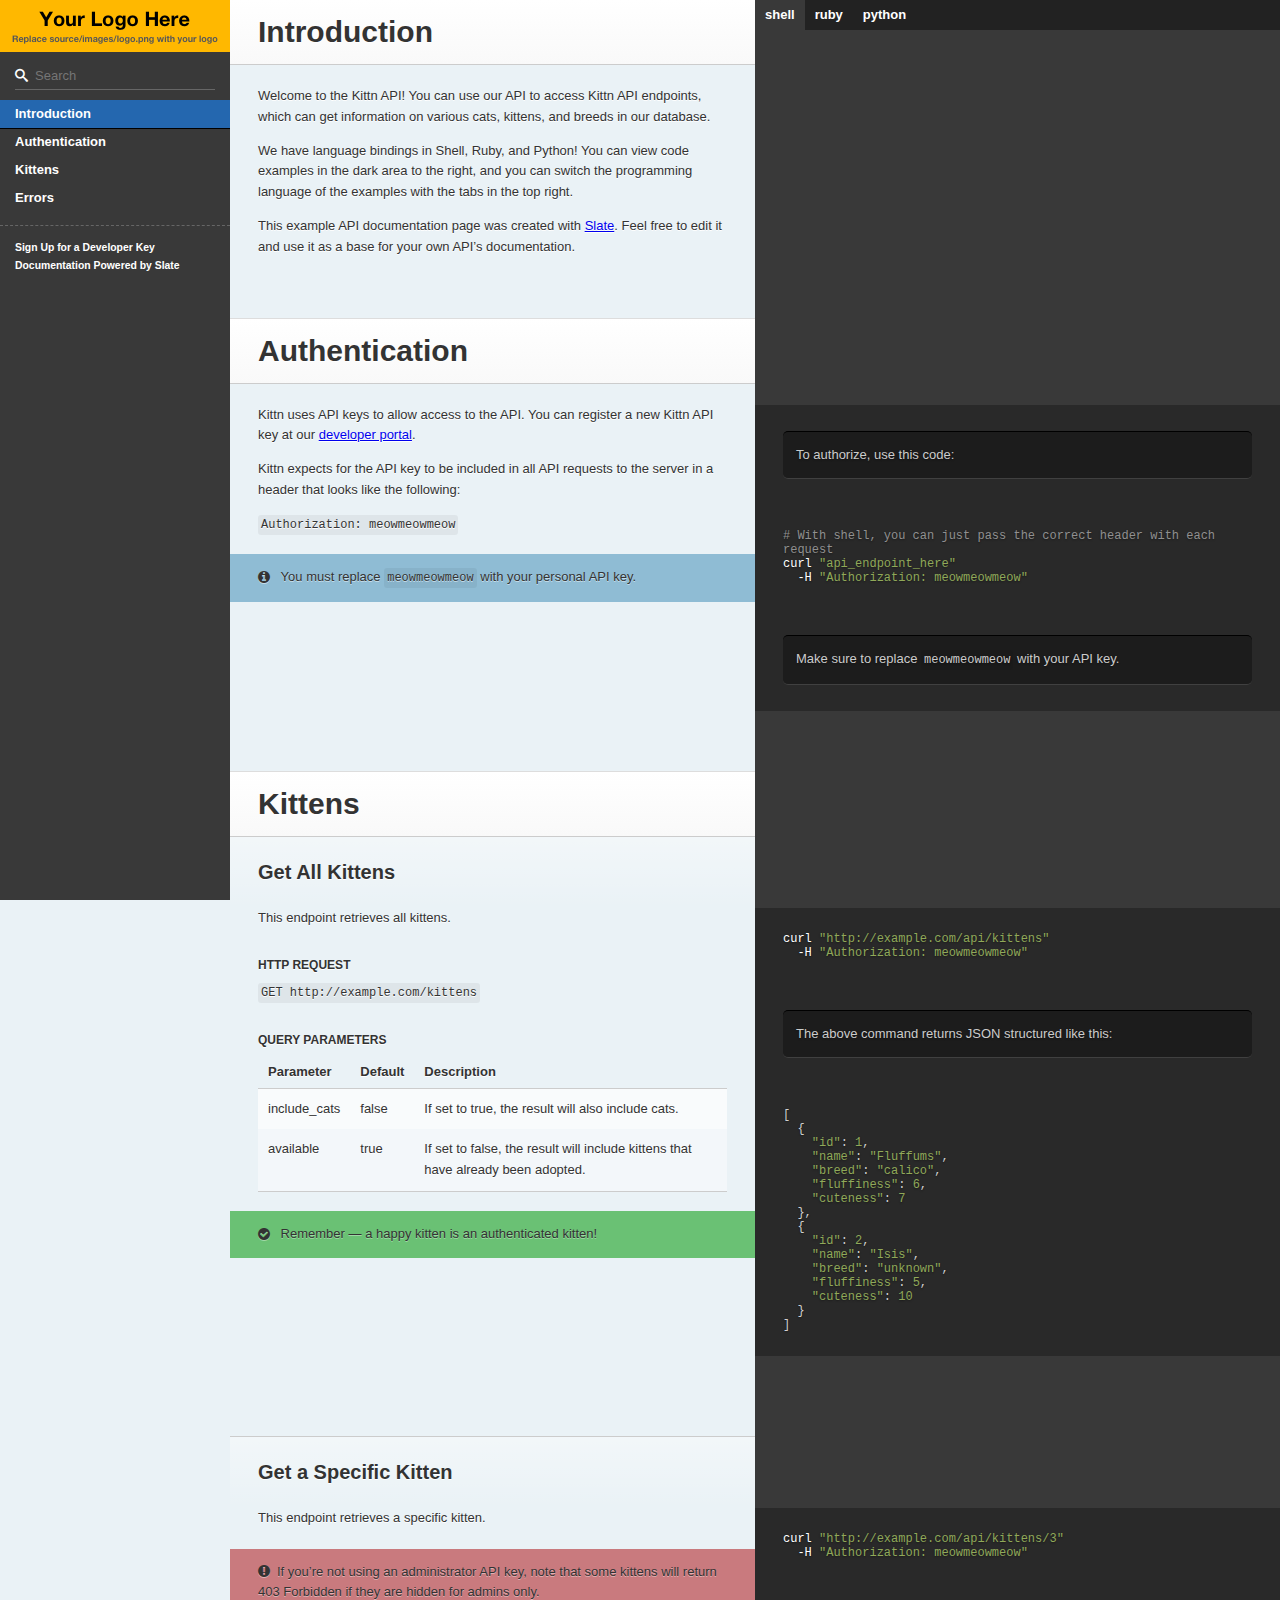
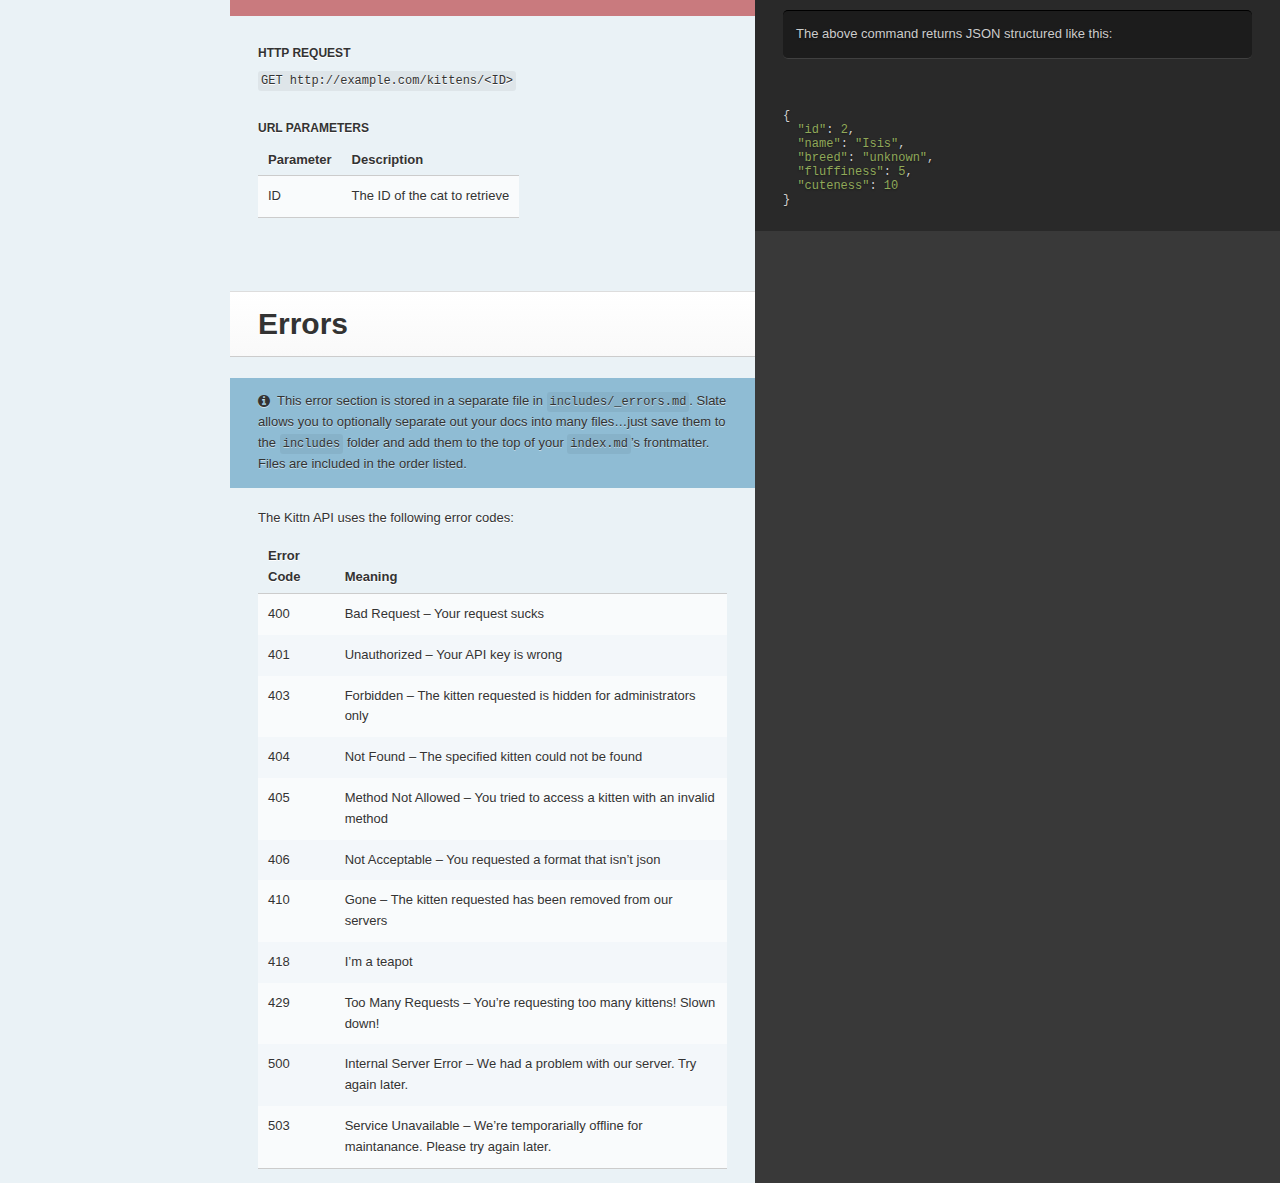
==== index.html @ fb67ee05 "Merge branch 'gh-pages' of https://github.com/ScottieR/slate into gh-pages" ====
<!doctype html>
<html>
  <head>
    <meta charset="utf-8">
    <meta content="IE=edge,chrome=1" http-equiv="X-UA-Compatible">
    <meta name="viewport" content="width=device-width, initial-scale=1, maximum-scale=1">
    <title>API Reference</title>

    <link href="stylesheets/screen.css" rel="stylesheet" type="text/css" media="screen" />
    <link href="stylesheets/print.css" rel="stylesheet" type="text/css" media="print" />
    <script src="https://ajax.googleapis.com/ajax/libs/jquery/1.11.0/jquery.min.js"></script>
      <script src="javascripts/all.js" type="text/javascript"></script>

      <script>
        $(function() {
          setupLanguages(["shell","ruby","python"]);
        });
      </script>
  </head>

  <body class="index">
    <a href="#" id="nav-button">
      <span>
        NAV
        <img src="images/navbar.png" />
      </span>
    </a>
    <div class="tocify-wrapper">
      <img src="images/logo.png" />
        <div class="lang-selector">
              <a href="#" data-language-name="shell">shell</a>
              <a href="#" data-language-name="ruby">ruby</a>
              <a href="#" data-language-name="python">python</a>
        </div>
        <div class="search">
          <input type="text" class="search" id="input-search" placeholder="Search">
        </div>
        <ul class="search-results"></ul>
      <div id="toc">
      </div>
        <ul class="toc-footer">
            <li><a href='#'>Sign Up for a Developer Key</a></li>
            <li><a href='http://github.com/tripit/slate'>Documentation Powered by Slate</a></li>
        </ul>
    </div>
    <div class="page-wrapper">
      <div class="dark-box"></div>
      <div class="content">
        <h1 id='introduction'>Introduction</h1>
<p>Welcome to the Kittn API! You can use our API to access Kittn API endpoints, which can get information on various cats, kittens, and breeds in our database.</p>

<p>We have language bindings in Shell, Ruby, and Python! You can view code examples in the dark area to the right, and you can switch the programming language of the examples with the tabs in the top right.</p>

<p>This example API documentation page was created with <a href="http://github.com/tripit/slate">Slate</a>. Feel free to edit it and use it as a base for your own API&rsquo;s documentation.</p>
<h1 id='authentication'>Authentication</h1>
<blockquote>
<p>To authorize, use this code:</p>
</blockquote>
<pre class="highlight ruby"><span class="nb">require</span> <span class="s1">'kittn'</span>

<span class="n">api</span> <span class="o">=</span> <span class="no">Kittn</span><span class="o">::</span><span class="no">APIClient</span><span class="p">.</span><span class="nf">authorize!</span><span class="p">(</span><span class="s1">'meowmeowmeow'</span><span class="p">)</span>
</pre>
<pre class="highlight python"><span class="kn">import</span> <span class="s">'kittn'</span>

<span class="n">api</span> <span class="o">=</span> <span class="n">Kittn</span><span class="o">.</span><span class="n">authorize</span><span class="p">(</span><span class="s">'meowmeowmeow'</span><span class="p">)</span>
</pre>
<pre class="highlight shell"><span class="c"># With shell, you can just pass the correct header with each request</span>
curl <span class="s2">"api_endpoint_here"</span>
  -H <span class="s2">"Authorization: meowmeowmeow"</span>
</pre>

<blockquote>
<p>Make sure to replace <code class="prettyprint">meowmeowmeow</code> with your API key.</p>
</blockquote>

<p>Kittn uses API keys to allow access to the API. You can register a new Kittn API key at our <a href="http://example.com/developers">developer portal</a>.</p>

<p>Kittn expects for the API key to be included in all API requests to the server in a header that looks like the following:</p>

<p><code class="prettyprint">Authorization: meowmeowmeow</code></p>

<p><aside class="notice">
You must replace <code class="prettyprint">meowmeowmeow</code> with your personal API key.
</aside></p>
<h1 id='kittens'>Kittens</h1><h2 id='get-all-kittens'>Get All Kittens</h1><pre class="highlight ruby"><span class="nb">require</span> <span class="s1">'kittn'</span>

<span class="n">api</span> <span class="o">=</span> <span class="no">Kittn</span><span class="o">::</span><span class="no">APIClient</span><span class="p">.</span><span class="nf">authorize!</span><span class="p">(</span><span class="s1">'meowmeowmeow'</span><span class="p">)</span>
<span class="n">api</span><span class="p">.</span><span class="nf">kittens</span><span class="p">.</span><span class="nf">get</span>
</pre>
<pre class="highlight python"><span class="kn">import</span> <span class="s">'kittn'</span>

<span class="n">api</span> <span class="o">=</span> <span class="n">Kittn</span><span class="o">.</span><span class="n">authorize</span><span class="p">(</span><span class="s">'meowmeowmeow'</span><span class="p">)</span>
<span class="n">api</span><span class="o">.</span><span class="n">kittens</span><span class="o">.</span><span class="n">get</span><span class="p">()</span>
</pre>
<pre class="highlight shell">curl <span class="s2">"http://example.com/api/kittens"</span>
  -H <span class="s2">"Authorization: meowmeowmeow"</span>
</pre>

<blockquote>
<p>The above command returns JSON structured like this:</p>
</blockquote>
<pre class="highlight json"><span class="p">[</span><span class="w">
  </span><span class="p">{</span><span class="w">
    </span><span class="s2">"id"</span><span class="p">:</span><span class="w"> </span><span class="mi">1</span><span class="p">,</span><span class="w">
    </span><span class="s2">"name"</span><span class="p">:</span><span class="w"> </span><span class="s2">"Fluffums"</span><span class="p">,</span><span class="w">
    </span><span class="s2">"breed"</span><span class="p">:</span><span class="w"> </span><span class="s2">"calico"</span><span class="p">,</span><span class="w">
    </span><span class="s2">"fluffiness"</span><span class="p">:</span><span class="w"> </span><span class="mi">6</span><span class="p">,</span><span class="w">
    </span><span class="s2">"cuteness"</span><span class="p">:</span><span class="w"> </span><span class="mi">7</span><span class="w">
  </span><span class="p">},</span><span class="w">
  </span><span class="p">{</span><span class="w">
    </span><span class="s2">"id"</span><span class="p">:</span><span class="w"> </span><span class="mi">2</span><span class="p">,</span><span class="w">
    </span><span class="s2">"name"</span><span class="p">:</span><span class="w"> </span><span class="s2">"Isis"</span><span class="p">,</span><span class="w">
    </span><span class="s2">"breed"</span><span class="p">:</span><span class="w"> </span><span class="s2">"unknown"</span><span class="p">,</span><span class="w">
    </span><span class="s2">"fluffiness"</span><span class="p">:</span><span class="w"> </span><span class="mi">5</span><span class="p">,</span><span class="w">
    </span><span class="s2">"cuteness"</span><span class="p">:</span><span class="w"> </span><span class="mi">10</span><span class="w">
  </span><span class="p">}</span><span class="w">
</span><span class="p">]</span><span class="w">
</span></pre>

<p>This endpoint retrieves all kittens.</p>
<h3 id='http-request'>HTTP Request</h1>
<p><code class="prettyprint">GET http://example.com/kittens</code></p>
<h3 id='query-parameters'>Query Parameters</h1>
<table><thead>
<tr>
<th>Parameter</th>
<th>Default</th>
<th>Description</th>
</tr>
</thead><tbody>
<tr>
<td>include_cats</td>
<td>false</td>
<td>If set to true, the result will also include cats.</td>
</tr>
<tr>
<td>available</td>
<td>true</td>
<td>If set to false, the result will include kittens that have already been adopted.</td>
</tr>
</tbody></table>

<p><aside class="success">
Remember — a happy kitten is an authenticated kitten!
</aside></p>
<h2 id='get-a-specific-kitten'>Get a Specific Kitten</h1><pre class="highlight ruby"><span class="nb">require</span> <span class="s1">'kittn'</span>

<span class="n">api</span> <span class="o">=</span> <span class="no">Kittn</span><span class="o">::</span><span class="no">APIClient</span><span class="p">.</span><span class="nf">authorize!</span><span class="p">(</span><span class="s1">'meowmeowmeow'</span><span class="p">)</span>
<span class="n">api</span><span class="p">.</span><span class="nf">kittens</span><span class="p">.</span><span class="nf">get</span><span class="p">(</span><span class="mi">2</span><span class="p">)</span>
</pre>
<pre class="highlight python"><span class="kn">import</span> <span class="s">'kittn'</span>

<span class="n">api</span> <span class="o">=</span> <span class="n">Kittn</span><span class="o">.</span><span class="n">authorize</span><span class="p">(</span><span class="s">'meowmeowmeow'</span><span class="p">)</span>
<span class="n">api</span><span class="o">.</span><span class="n">kittens</span><span class="o">.</span><span class="n">get</span><span class="p">(</span><span class="mi">2</span><span class="p">)</span>
</pre>
<pre class="highlight shell">curl <span class="s2">"http://example.com/api/kittens/3"</span>
  -H <span class="s2">"Authorization: meowmeowmeow"</span>
</pre>

<blockquote>
<p>The above command returns JSON structured like this:</p>
</blockquote>
<pre class="highlight json"><span class="p">{</span><span class="w">
  </span><span class="s2">"id"</span><span class="p">:</span><span class="w"> </span><span class="mi">2</span><span class="p">,</span><span class="w">
  </span><span class="s2">"name"</span><span class="p">:</span><span class="w"> </span><span class="s2">"Isis"</span><span class="p">,</span><span class="w">
  </span><span class="s2">"breed"</span><span class="p">:</span><span class="w"> </span><span class="s2">"unknown"</span><span class="p">,</span><span class="w">
  </span><span class="s2">"fluffiness"</span><span class="p">:</span><span class="w"> </span><span class="mi">5</span><span class="p">,</span><span class="w">
  </span><span class="s2">"cuteness"</span><span class="p">:</span><span class="w"> </span><span class="mi">10</span><span class="w">
</span><span class="p">}</span><span class="w">
</span></pre>

<p>This endpoint retrieves a specific kitten.</p>

<p><aside class="warning">If you&rsquo;re not using an administrator API key, note that some kittens will return 403 Forbidden if they are hidden for admins only.</aside></p>
<h3 id='http-request'>HTTP Request</h1>
<p><code class="prettyprint">GET http://example.com/kittens/&lt;ID&gt;</code></p>
<h3 id='url-parameters'>URL Parameters</h1>
<table><thead>
<tr>
<th>Parameter</th>
<th>Description</th>
</tr>
</thead><tbody>
<tr>
<td>ID</td>
<td>The ID of the cat to retrieve</td>
</tr>
</tbody></table>

          <h1 id='errors'>Errors</h1>
<p><aside class="notice">This error section is stored in a separate file in <code class="prettyprint">includes/_errors.md</code>. Slate allows you to optionally separate out your docs into many files&hellip;just save them to the <code class="prettyprint">includes</code> folder and add them to the top of your <code class="prettyprint">index.md</code>&rsquo;s frontmatter. Files are included in the order listed.</aside></p>

<p>The Kittn API uses the following error codes:</p>

<table><thead>
<tr>
<th>Error Code</th>
<th>Meaning</th>
</tr>
</thead><tbody>
<tr>
<td>400</td>
<td>Bad Request &ndash; Your request sucks</td>
</tr>
<tr>
<td>401</td>
<td>Unauthorized &ndash; Your API key is wrong</td>
</tr>
<tr>
<td>403</td>
<td>Forbidden &ndash; The kitten requested is hidden for administrators only</td>
</tr>
<tr>
<td>404</td>
<td>Not Found &ndash; The specified kitten could not be found</td>
</tr>
<tr>
<td>405</td>
<td>Method Not Allowed &ndash; You tried to access a kitten with an invalid method</td>
</tr>
<tr>
<td>406</td>
<td>Not Acceptable &ndash; You requested a format that isn&rsquo;t json</td>
</tr>
<tr>
<td>410</td>
<td>Gone &ndash; The kitten requested has been removed from our servers</td>
</tr>
<tr>
<td>418</td>
<td>I&rsquo;m a teapot</td>
</tr>
<tr>
<td>429</td>
<td>Too Many Requests &ndash; You&rsquo;re requesting too many kittens! Slown down!</td>
</tr>
<tr>
<td>500</td>
<td>Internal Server Error &ndash; We had a problem with our server. Try again later.</td>
</tr>
<tr>
<td>503</td>
<td>Service Unavailable &ndash; We&rsquo;re temporarially offline for maintanance. Please try again later.</td>
</tr>
</tbody></table>

      </div>
      <div class="dark-box">
          <div class="lang-selector">
                <a href="#" data-language-name="shell">shell</a>
                <a href="#" data-language-name="ruby">ruby</a>
                <a href="#" data-language-name="python">python</a>
          </div>
      </div>
    </div>
  </body>
</html>
---- stylesheets/screen.css ----
/*! normalize.css v2.0.1 | MIT License | git.io/normalize */article,aside,details,figcaption,figure,footer,header,hgroup,nav,section,summary{display:block}audio,canvas,video{display:inline-block}audio:not([controls]){display:none;height:0}[hidden]{display:none}html{font-family:sans-serif;-webkit-text-size-adjust:100%;-ms-text-size-adjust:100%}body{margin:0}a:focus{outline:thin dotted}a:active,a:hover{outline:0}h1{font-size:2em}abbr[title]{border-bottom:1px dotted}b,strong{font-weight:bold}dfn{font-style:italic}mark{background:#ff0;color:#000}code,kbd,pre,samp{font-family:monospace, serif;font-size:1em}pre{white-space:pre;white-space:pre-wrap;word-wrap:break-word}q{quotes:"\201C" "\201D" "\2018" "\2019"}small{font-size:80%}sub,sup{font-size:75%;line-height:0;position:relative;vertical-align:baseline}sup{top:-0.5em}sub{bottom:-0.25em}img{border:0}svg:not(:root){overflow:hidden}figure{margin:0}fieldset{border:1px solid #c0c0c0;margin:0 2px;padding:0.35em 0.625em 0.75em}legend{border:0;padding:0}button,input,select,textarea{font-family:inherit;font-size:100%;margin:0}button,input{line-height:normal}button,html input[type="button"],input[type="reset"],input[type="submit"]{-webkit-appearance:button;cursor:pointer}button[disabled],input[disabled]{cursor:default}input[type="checkbox"],input[type="radio"]{box-sizing:border-box;padding:0}input[type="search"]{-webkit-appearance:textfield;-moz-box-sizing:content-box;-webkit-box-sizing:content-box;box-sizing:content-box}input[type="search"]::-webkit-search-cancel-button,input[type="search"]::-webkit-search-decoration{-webkit-appearance:none}button::-moz-focus-inner,input::-moz-focus-inner{border:0;padding:0}textarea{overflow:auto;vertical-align:top}table{border-collapse:collapse;border-spacing:0}.content h1,.content h2,.content h3,.content h4,.content h5,.content h6,html,body{font-family:"Helvetica Neue", Helvetica, Arial, sans-serif;font-size:13px}.content h1,.content h2,.content h3,.content h4,.content h5,.content h6{font-weight:bold}.content code,.content pre{font-family:Monaco, "Courier New", monospace;font-size:12px}.content code{-ms-word-break:break-all;word-break:break-all;word-break:break-word;-webkit-hyphens:auto;-moz-hyphens:auto;hyphens:auto}.highlight table td{padding:5px}.highlight table pre{margin:0}.highlight,.highlight .w{color:#f8f8f2;background-color:#272822}.highlight .err{color:#151515;background-color:#ac4142}.highlight .c,.highlight .cd,.highlight .cm,.highlight .c1,.highlight .cs{color:#505050}.highlight .cp{color:#f4bf75}.highlight .nt{color:#f4bf75}.highlight .o,.highlight .ow{color:#d0d0d0}.highlight .p,.highlight .pi{color:#d0d0d0}.highlight .gi{color:#90a959}.highlight .gd{color:#ac4142}.highlight .gh{color:#6a9fb5;background-color:#151515;font-weight:bold}.highlight .k,.highlight .kn,.highlight .kp,.highlight .kr,.highlight .kv{color:#aa759f}.highlight .kc{color:#d28445}.highlight .kt{color:#d28445}.highlight .kd{color:#d28445}.highlight .s,.highlight .sb,.highlight .sc,.highlight .sd,.highlight .s2,.highlight .sh,.highlight .sx,.highlight .s1{color:#90a959}.highlight .sr{color:#75b5aa}.highlight .si{color:#8f5536}.highlight .se{color:#8f5536}.highlight .nn{color:#f4bf75}.highlight .nc{color:#f4bf75}.highlight .no{color:#f4bf75}.highlight .na{color:#6a9fb5}.highlight .m,.highlight .mf,.highlight .mh,.highlight .mi,.highlight .il,.highlight .mo,.highlight .mb,.highlight .mx{color:#90a959}.highlight .ss{color:#90a959}.highlight .c,.highlight .cm,.highlight .c1,.highlight .cs{color:#909090}.highlight,.highlight .w{background-color:#292929}@font-face{font-family:'icomoon';src:url("../fonts/icomoon.eot");src:url("../fonts/icomoon.eot?#iefix") format("embedded-opentype"),url("../fonts/icomoon.ttf") format("truetype"),url("../fonts/icomoon.woff") format("woff"),url("../fonts/icomoon.svg#icomoon") format("svg");font-weight:normal;font-style:normal}.content aside.warning:before,.content aside.notice:before,.content aside.success:before,.tocify-wrapper>.search:before{font-family:'icomoon';speak:none;font-style:normal;font-weight:normal;font-variant:normal;text-transform:none;line-height:1}.content aside.warning:before{content:"\e600"}.content aside.notice:before{content:"\e602"}.content aside.success:before{content:"\e606"}.tocify-wrapper>.search:before{content:"\e607"}html,body{color:#333333;padding:0;margin:0;-webkit-font-smoothing:antialiased;-moz-osx-font-smoothing:grayscale;background-color:#eaf2f6;height:100%;-webkit-text-size-adjust:none}#toc>ul>li>a>span{float:right;background-color:#2484FF;border-radius:40px;width:20px}.tocify-wrapper{-webkit-transition:left ease-in-out;-webkit-transition-delay:0.3s;-moz-transition:left ease-in-out 0.3s;-o-transition:left ease-in-out 0.3s;transition:left ease-in-out 0.3s;overflow-y:auto;overflow-x:hidden;position:fixed;z-index:30;top:0;left:0;bottom:0;width:230px;background-color:#393939;font-size:13px;font-weight:bold}.tocify-wrapper .lang-selector{display:none}.tocify-wrapper .lang-selector a{padding-top:0.5em;padding-bottom:0.5em}.tocify-wrapper>img{display:block}.tocify-wrapper>.search{position:relative}.tocify-wrapper>.search input{background:#393939;border-width:0 0 1px 0;border-color:#666666;padding:6px 0 6px 20px;-webkit-box-sizing:border-box;-moz-box-sizing:border-box;box-sizing:border-box;margin:10px 15px;width:200px;outline:none;color:white;border-radius:0}.tocify-wrapper>.search:before{position:absolute;top:17px;left:15px;color:white}.tocify-wrapper img+.tocify{margin-top:20px}.tocify-wrapper .search-results{margin-top:0;-webkit-box-sizing:border-box;-moz-box-sizing:border-box;box-sizing:border-box;height:0;overflow-y:auto;overflow-x:hidden;-webkit-transition-property:height, margin;-moz-transition-property:height, margin;-o-transition-property:height, margin;transition-property:height margin;-webkit-transition-duration:180ms;-moz-transition-duration:180ms;-o-transition-duration:180ms;transition-duration:180ms;-webkit-transition-timing-function:ease-in-out;-moz-transition-timing-function:ease-in-out;-o-transition-timing-function:ease-in-out;transition-timing-function:ease-in-out;background:-webkit-gradient(linear, 50% 0%, 50% 8, color-stop(0%, rgba(0,0,0,0.2)), color-stop(100%, rgba(0,0,0,0))),-webkit-gradient(linear, 50% 100%, 50% 0%, color-stop(0%, rgba(0,0,0,0.2)), color-stop(100%, rgba(0,0,0,0))),-webkit-gradient(linear, 50% 0%, 50% 1.5, color-stop(0%, #000), color-stop(100%, rgba(0,0,0,0))),-webkit-gradient(linear, 50% 100%, 50% 0%, color-stop(0%, #939393), color-stop(100%, rgba(147,147,147,0))),#262626;background:-webkit-linear-gradient(top, rgba(0,0,0,0.2), rgba(0,0,0,0) 8px),-webkit-linear-gradient(bottom, rgba(0,0,0,0.2), rgba(0,0,0,0) 8px),-webkit-linear-gradient(top, #000, rgba(0,0,0,0) 1.5px),-webkit-linear-gradient(bottom, #939393, rgba(147,147,147,0) 1.5px),#262626;background:-moz-linear-gradient(top, rgba(0,0,0,0.2), rgba(0,0,0,0) 8px),-moz-linear-gradient(bottom, rgba(0,0,0,0.2), rgba(0,0,0,0) 8px),-moz-linear-gradient(top, #000, rgba(0,0,0,0) 1.5px),-moz-linear-gradient(bottom, #939393, rgba(147,147,147,0) 1.5px),#262626;background:-o-linear-gradient(top, rgba(0,0,0,0.2), rgba(0,0,0,0) 8px),-o-linear-gradient(bottom, rgba(0,0,0,0.2), rgba(0,0,0,0) 8px),-o-linear-gradient(top, #000, rgba(0,0,0,0) 1.5px),-o-linear-gradient(bottom, #939393, rgba(147,147,147,0) 1.5px),#262626;background:linear-gradient(top, rgba(0,0,0,0.2),rgba(0,0,0,0) 8px),linear-gradient(bottom, rgba(0,0,0,0.2),rgba(0,0,0,0) 8px),linear-gradient(top, #000000,rgba(0,0,0,0) 1.5px),linear-gradient(bottom, #939393,rgba(147,147,147,0) 1.5px),#262626}.tocify-wrapper .search-results.visible{height:30%;margin-bottom:1em}.tocify-wrapper .search-results li{margin:1em 15px;line-height:1}.tocify-wrapper .search-results a{color:white;text-decoration:none}.tocify-wrapper .search-results a:hover{text-decoration:underline}.tocify-wrapper .tocify-item>a,.tocify-wrapper .toc-footer li{padding:0 15px 0 15px;display:block;overflow-x:hidden;white-space:nowrap;text-overflow:ellipsis}.tocify-wrapper ul,.tocify-wrapper li{list-style:none;margin:0;padding:0;line-height:28px}.tocify-wrapper li{color:white;-webkit-transition-property:background;-moz-transition-property:background;-o-transition-property:background;transition-property:background;-webkit-transition-timing-function:linear;-moz-transition-timing-function:linear;-o-transition-timing-function:linear;transition-timing-function:linear;-webkit-transition-duration:230ms;-moz-transition-duration:230ms;-o-transition-duration:230ms;transition-duration:230ms}.tocify-wrapper .tocify-focus{-webkit-box-shadow:0px 1px 0px black;-moz-box-shadow:0px 1px 0px black;box-shadow:0px 1px 0px black;background-color:#2467af;color:white}.tocify-wrapper .tocify-subheader{display:none;background-color:#262626;font-weight:500;background:-webkit-gradient(linear, 50% 0%, 50% 8, color-stop(0%, rgba(0,0,0,0.2)), color-stop(100%, rgba(0,0,0,0))),-webkit-gradient(linear, 50% 100%, 50% 0%, color-stop(0%, rgba(0,0,0,0.2)), color-stop(100%, rgba(0,0,0,0))),-webkit-gradient(linear, 50% 0%, 50% 1.5, color-stop(0%, #000), color-stop(100%, rgba(0,0,0,0))),-webkit-gradient(linear, 50% 100%, 50% 0%, color-stop(0%, #939393), color-stop(100%, rgba(147,147,147,0))),#262626;background:-webkit-linear-gradient(top, rgba(0,0,0,0.2), rgba(0,0,0,0) 8px),-webkit-linear-gradient(bottom, rgba(0,0,0,0.2), rgba(0,0,0,0) 8px),-webkit-linear-gradient(top, #000, rgba(0,0,0,0) 1.5px),-webkit-linear-gradient(bottom, #939393, rgba(147,147,147,0) 1.5px),#262626;background:-moz-linear-gradient(top, rgba(0,0,0,0.2), rgba(0,0,0,0) 8px),-moz-linear-gradient(bottom, rgba(0,0,0,0.2), rgba(0,0,0,0) 8px),-moz-linear-gradient(top, #000, rgba(0,0,0,0) 1.5px),-moz-linear-gradient(bottom, #939393, rgba(147,147,147,0) 1.5px),#262626;background:-o-linear-gradient(top, rgba(0,0,0,0.2), rgba(0,0,0,0) 8px),-o-linear-gradient(bottom, rgba(0,0,0,0.2), rgba(0,0,0,0) 8px),-o-linear-gradient(top, #000, rgba(0,0,0,0) 1.5px),-o-linear-gradient(bottom, #939393, rgba(147,147,147,0) 1.5px),#262626;background:linear-gradient(top, rgba(0,0,0,0.2),rgba(0,0,0,0) 8px),linear-gradient(bottom, rgba(0,0,0,0.2),rgba(0,0,0,0) 8px),linear-gradient(top, #000000,rgba(0,0,0,0) 1.5px),linear-gradient(bottom, #939393,rgba(147,147,147,0) 1.5px),#262626}.tocify-wrapper .tocify-subheader .tocify-item>a{padding-left:25px;font-size:12px}.tocify-wrapper .tocify-subheader>li:last-child{box-shadow:none}.tocify-wrapper .toc-footer{padding:1em 0;margin-top:1em;border-top:1px dashed #666666}.tocify-wrapper .toc-footer li,.tocify-wrapper .toc-footer a{color:white;text-decoration:none}.tocify-wrapper .toc-footer a:hover{text-decoration:underline}.tocify-wrapper .toc-footer li{font-size:0.8em;line-height:1.7;text-decoration:none}#nav-button{padding:0 1.5em 5em 0;display:none;position:fixed;top:0;left:0;z-index:100;color:#000;text-decoration:none;font-weight:bold;opacity:0.7;line-height:16px;-webkit-transition:left ease-in-out;-webkit-transition-delay:0.3s;-moz-transition:left ease-in-out 0.3s;-o-transition:left ease-in-out 0.3s;transition:left ease-in-out 0.3s}#nav-button span{display:block;padding:6px 6px 6px;background-color:rgba(234,242,246,0.7);-webkit-transform-origin:0 0;-moz-transform-origin:0 0;-ms-transform-origin:0 0;-o-transform-origin:0 0;transform-origin:0 0;-webkit-transform:rotate(-90deg) translate(-100%, 0);-moz-transform:rotate(-90deg) translate(-100%, 0);-ms-transform:rotate(-90deg) translate(-100%, 0);-o-transform:rotate(-90deg) translate(-100%, 0);transform:rotate(-90deg) translate(-100%, 0);border-radius:0 0 0 5px}#nav-button img{height:16px;vertical-align:bottom}#nav-button:hover{opacity:1}#nav-button.open{left:230px}.page-wrapper{margin-left:230px;position:relative;z-index:10;background-color:#eaf2f6;min-height:100%;padding-bottom:1px}.page-wrapper .dark-box{width:50%;background-color:#393939;position:absolute;right:0;top:0;bottom:0}.page-wrapper .lang-selector{position:fixed;z-index:50;border-bottom:5px solid #393939}.lang-selector{background-color:#222222;width:100%;font-weight:bold}.lang-selector a{display:block;float:left;color:white;text-decoration:none;padding:0 10px;line-height:30px}.lang-selector a:active{background-color:#111111;color:white}.lang-selector a.active{background-color:#393939;color:white}.lang-selector:after{content:'';clear:both;display:block}.content{position:relative;z-index:30}.content:after{content:'';display:block;clear:both}.content>h1,.content>h2,.content>h3,.content>h4,.content>h5,.content>h6,.content>p,.content>table,.content>ul,.content>ol,.content>aside,.content>dl{margin-right:50%;padding:0 28px;-webkit-box-sizing:border-box;-moz-box-sizing:border-box;box-sizing:border-box;display:block;text-shadow:0px 1px 0px white}.content>ul,.content>ol{padding-left:43px}.content>h1,.content>h2,.content>div{clear:both}.content h1{font-size:30px;padding-top:0.5em;padding-bottom:0.5em;border-bottom:1px solid #ccc;margin-bottom:21px;margin-top:2em;border-top:1px solid #ddd;background-image:-webkit-gradient(linear, 50% 0%, 50% 100%, color-stop(0%, #fff), color-stop(100%, #f9f9f9));background-image:-webkit-linear-gradient(top, #fff, #f9f9f9);background-image:-moz-linear-gradient(top, #fff, #f9f9f9);background-image:-o-linear-gradient(top, #fff, #f9f9f9);background-image:linear-gradient(top, #ffffff,#f9f9f9)}.content h1:first-child,.content div:first-child+h1{border-top-width:0;margin-top:0}.content h2{font-size:20px;margin-top:4em;margin-bottom:0;border-top:1px solid #ccc;padding-top:1.2em;padding-bottom:1.2em;background-image:-webkit-gradient(linear, 50% 0%, 50% 100%, color-stop(0%, rgba(255,255,255,0.4)), color-stop(100%, rgba(255,255,255,0)));background-image:-webkit-linear-gradient(top, rgba(255,255,255,0.4), rgba(255,255,255,0));background-image:-moz-linear-gradient(top, rgba(255,255,255,0.4), rgba(255,255,255,0));background-image:-o-linear-gradient(top, rgba(255,255,255,0.4), rgba(255,255,255,0));background-image:linear-gradient(top, rgba(255,255,255,0.4),rgba(255,255,255,0))}.content h1+h2,.content h1+div+h2{margin-top:-21px;border-top:none}.content h3,.content h4,.content h5,.content h6{font-size:12px;margin-top:2.5em;margin-bottom:0.8em;text-transform:uppercase}.content h4,.content h5,.content h6{font-size:10px}.content hr{margin:2em 0;border-top:2px solid #393939;border-bottom:2px solid #eaf2f6}.content table{margin-bottom:1em;overflow:auto}.content table th,.content table td{text-align:left;vertical-align:top;line-height:1.6}.content table th{padding:5px 10px;border-bottom:1px solid #ccc;vertical-align:bottom}.content table td{padding:10px}.content table tr:last-child{border-bottom:1px solid #ccc}.content table tr:nth-child(odd)>td{background-color:#f9fbfc}.content table tr:nth-child(even)>td{background-color:#f3f7fa}.content dt{font-weight:bold}.content dd{margin-left:15px}.content p,.content li,.content dt,.content dd{line-height:1.6;margin-top:0}.content img{max-width:100%}.content code{background-color:rgba(0,0,0,0.05);padding:3px;border-radius:3px}.content aside{padding-top:1em;padding-bottom:1em;text-shadow:0 1px 0 #c6dde9;margin-top:1.5em;margin-bottom:1.5em;background:#8fbcd4;line-height:1.6}.content aside.warning{background-color:#c97a7e;text-shadow:0 1px 0 #dfb0b3}.content aside.success{background-color:#6ac174;text-shadow:0 1px 0 #a0d7a6}.content aside:before{vertical-align:middle;padding-right:0.5em;font-size:14px}.content .search-highlight{padding:2px;margin:-2px;border-radius:4px;border:1px solid #F7E633;text-shadow:1px 1px 0 #666;background:-webkit-gradient(linear, 100% 100%, 0% 0%, color-stop(0%, #f7e633), color-stop(100%, #f1d32f));background:-webkit-linear-gradient(bottom right, #f7e633 0%, #f1d32f 100%);background:-moz-linear-gradient(bottom right, #f7e633 0%, #f1d32f 100%);background:-o-linear-gradient(bottom right, #f7e633 0%, #f1d32f 100%);background:linear-gradient(bottom right, #f7e633 0%,#f1d32f 100%)}.content pre,.content blockquote{background-color:#292929;color:#fff;padding:2em 28px;margin:0;width:50%;float:right;clear:right;-webkit-box-sizing:border-box;-moz-box-sizing:border-box;box-sizing:border-box;text-shadow:0px 1px 2px rgba(0,0,0,0.4)}.content pre>p,.content blockquote>p{margin:0}.content pre a,.content blockquote a{color:#fff;text-decoration:none;border-bottom:dashed 1px #ccc}.content blockquote>p{background-color:#1c1c1c;border-radius:5px;padding:13px;color:#ccc;border-top:1px solid #000;border-bottom:1px solid #404040}@media (max-width: 930px){.tocify-wrapper{left:-230px}.tocify-wrapper.open{left:0}.page-wrapper{margin-left:0}#nav-button{display:block}.tocify-wrapper .tocify-item>a{padding-top:0.3em;padding-bottom:0.3em}}@media (max-width: 700px){.dark-box{display:none}.content>h1,.content>h2,.content>h3,.content>h4,.content>h5,.content>h6,.content>p,.content>table,.content>ul,.content>ol,.content>aside,.content>dl{margin-right:0}.tocify-wrapper .lang-selector{display:block}.page-wrapper .lang-selector{display:none}.content pre,.content blockquote{width:auto;float:none}.content>pre+h1,.content>blockquote+h1,.content>pre+h2,.content>blockquote+h2,.content>pre+h3,.content>blockquote+h3,.content>pre+h4,.content>blockquote+h4,.content>pre+h5,.content>blockquote+h5,.content>pre+h6,.content>blockquote+h6,.content>pre+p,.content>blockquote+p,.content>pre+table,.content>blockquote+table,.content>pre+ul,.content>blockquote+ul,.content>pre+ol,.content>blockquote+ol,.content>pre+aside,.content>blockquote+aside,.content>pre+dl,.content>blockquote+dl{margin-top:28px}}
---- stylesheets/print.css ----
/*! normalize.css v2.0.1 | MIT License | git.io/normalize */article,aside,details,figcaption,figure,footer,header,hgroup,nav,section,summary{display:block}audio,canvas,video{display:inline-block}audio:not([controls]){display:none;height:0}[hidden]{display:none}html{font-family:sans-serif;-webkit-text-size-adjust:100%;-ms-text-size-adjust:100%}body{margin:0}a:focus{outline:thin dotted}a:active,a:hover{outline:0}h1{font-size:2em}abbr[title]{border-bottom:1px dotted}b,strong{font-weight:bold}dfn{font-style:italic}mark{background:#ff0;color:#000}code,kbd,pre,samp{font-family:monospace, serif;font-size:1em}pre{white-space:pre;white-space:pre-wrap;word-wrap:break-word}q{quotes:"\201C" "\201D" "\2018" "\2019"}small{font-size:80%}sub,sup{font-size:75%;line-height:0;position:relative;vertical-align:baseline}sup{top:-0.5em}sub{bottom:-0.25em}img{border:0}svg:not(:root){overflow:hidden}figure{margin:0}fieldset{border:1px solid #c0c0c0;margin:0 2px;padding:0.35em 0.625em 0.75em}legend{border:0;padding:0}button,input,select,textarea{font-family:inherit;font-size:100%;margin:0}button,input{line-height:normal}button,html input[type="button"],input[type="reset"],input[type="submit"]{-webkit-appearance:button;cursor:pointer}button[disabled],input[disabled]{cursor:default}input[type="checkbox"],input[type="radio"]{box-sizing:border-box;padding:0}input[type="search"]{-webkit-appearance:textfield;-moz-box-sizing:content-box;-webkit-box-sizing:content-box;box-sizing:content-box}input[type="search"]::-webkit-search-cancel-button,input[type="search"]::-webkit-search-decoration{-webkit-appearance:none}button::-moz-focus-inner,input::-moz-focus-inner{border:0;padding:0}textarea{overflow:auto;vertical-align:top}table{border-collapse:collapse;border-spacing:0}.content h1,.content h2,.content h3,.content h4,body{font-family:"Helvetica Neue", Helvetica, Arial, sans-serif;font-size:13px}.content h1,.content h2,.content h3,.content h4{font-weight:bold}.content pre,.content code{font-family:Monaco, "Courier New", monospace;font-size:12px}.content pre,.content code{-ms-word-break:break-all;word-break:break-all;word-break:break-word;-webkit-hyphens:auto;-moz-hyphens:auto;hyphens:auto}@font-face{font-family:'icomoon';src:url("../fonts/icomoon.eot");src:url("../fonts/icomoon.eot?#iefix") format("embedded-opentype"),url("../fonts/icomoon.ttf") format("truetype"),url("../fonts/icomoon.woff") format("woff"),url("../fonts/icomoon.svg#icomoon") format("svg");font-weight:normal;font-style:normal}.content aside.warning:before,.content aside.notice:before,.content aside.success:before{font-family:'icomoon';speak:none;font-style:normal;font-weight:normal;font-variant:normal;text-transform:none;line-height:1}.content aside.warning:before{content:"\e600"}.content aside.notice:before{content:"\e602"}.content aside.success:before{content:"\e606"}.tocify,.toc-footer,.lang-selector,.search,#nav-button{display:none}.tocify-wrapper>img{margin:0 auto;display:block}.content{font-size:12px}.content pre,.content code{border:1px solid #999999;border-radius:5px;font-size:0.8em}.content pre{padding:1.3em}.content code{padding:0.2em}.content table{border:1px solid #999999}.content table tr{border-bottom:1px solid #999999}.content table td,.content table th{padding:0.7em}.content p{line-height:1.5}.content a{text-decoration:none;color:#000}.content h1{font-size:2.5em;padding-top:0.5em;padding-bottom:0.5em;margin-top:1em;margin-bottom:21px;border:2px solid #cccccc;border-width:2px 0;text-align:center}.content h2{font-size:1.8em;margin-top:2em;border-top:2px solid #cccccc;padding-top:0.8em}.content h1+h2,.content h1+div+h2{border-top:none;padding-top:0;margin-top:0}.content h3,.content h4{font-size:0.8em;margin-top:1.5em;margin-bottom:0.8em;text-transform:uppercase}.content h5,.content h6{text-transform:uppercase}.content aside{padding:1em;border:1px solid #cccccc;border-radius:5px;margin-top:1.5em;margin-bottom:1.5em;line-height:1.6}.content aside:before{vertical-align:middle;padding-right:0.5em;font-size:14px}
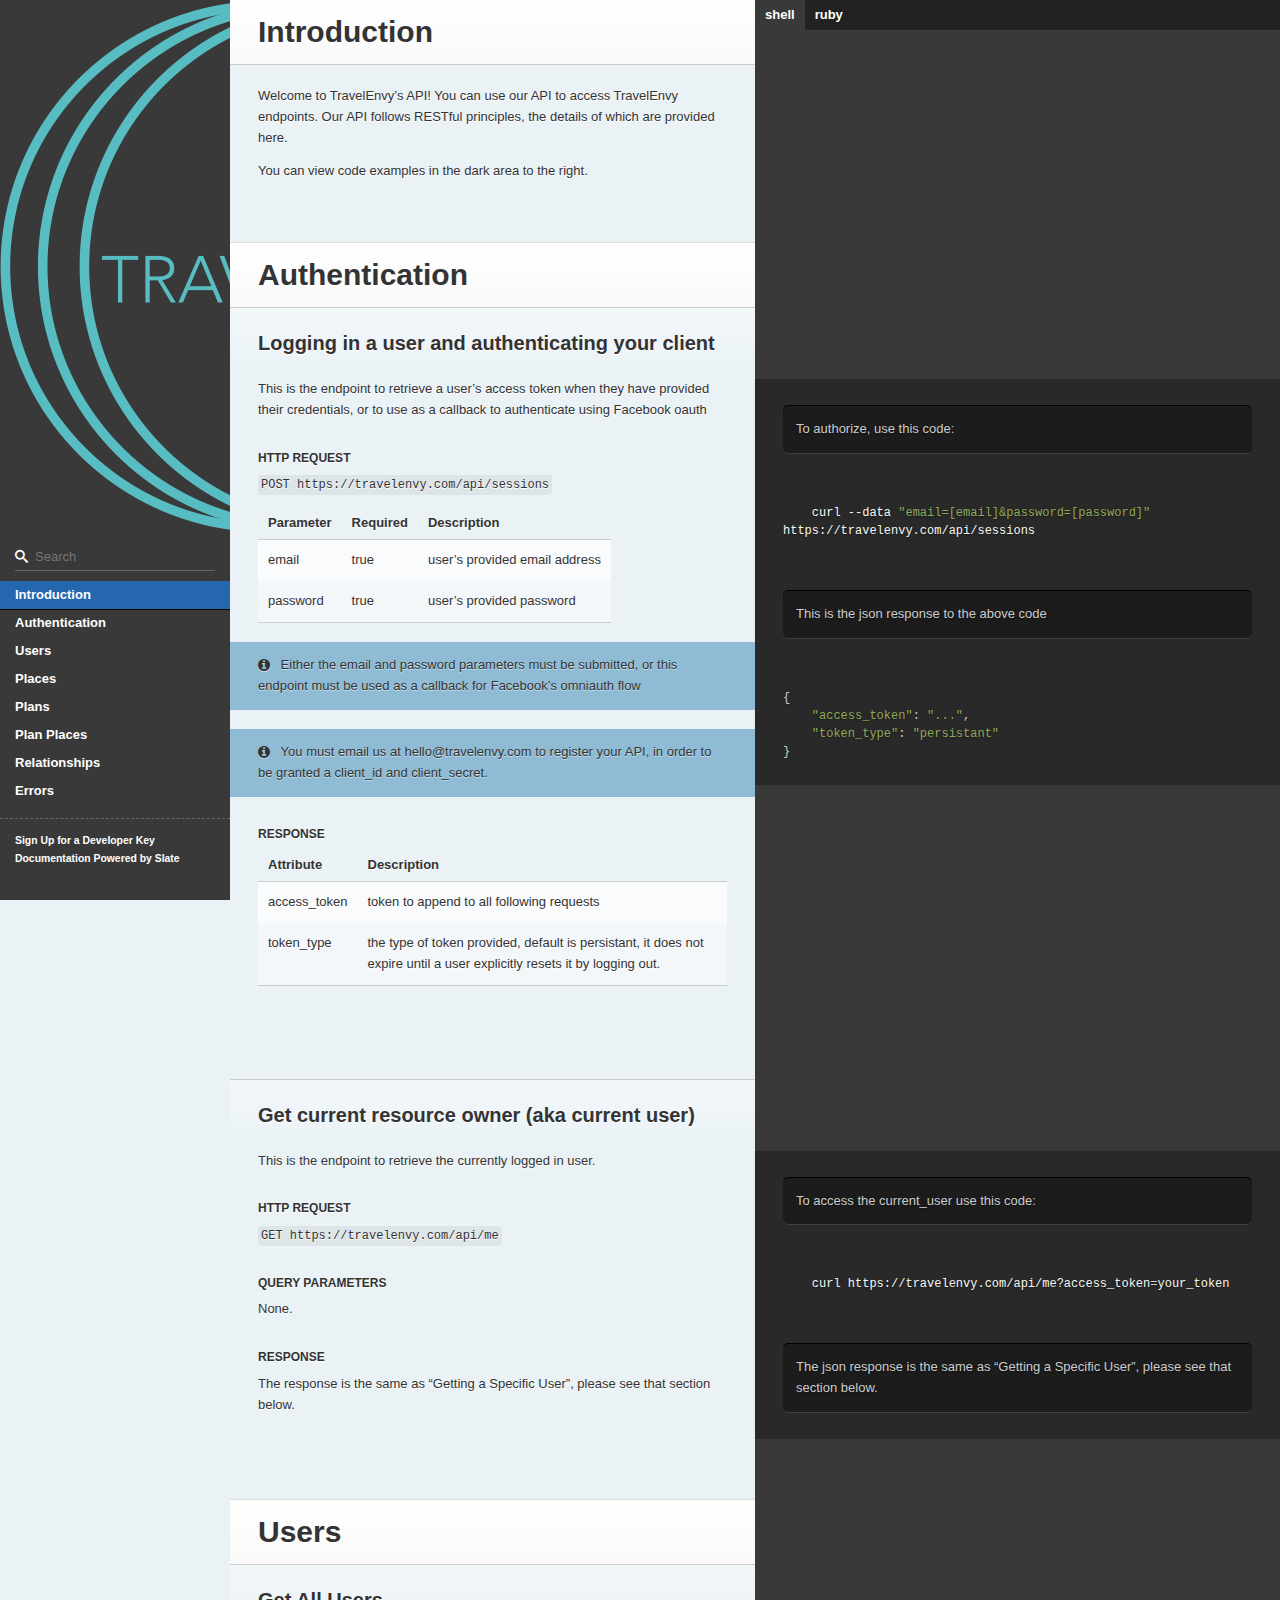
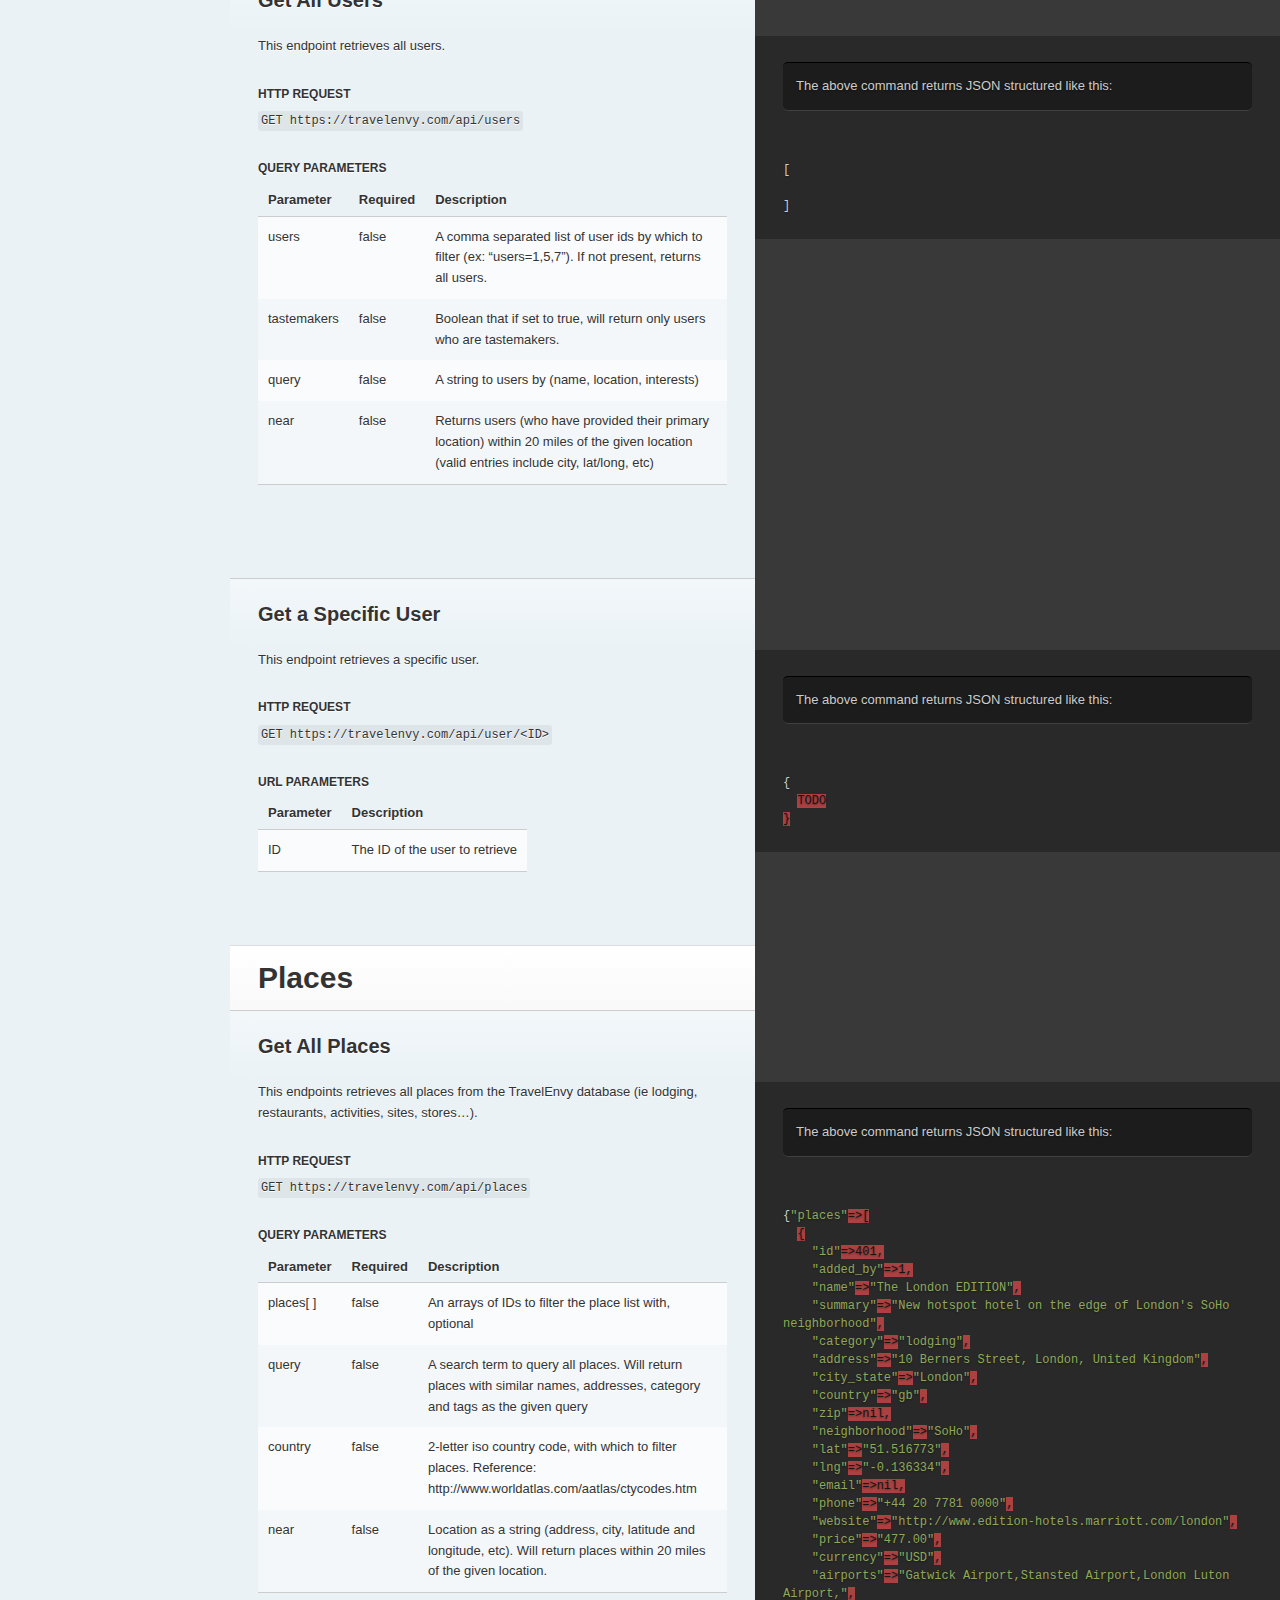
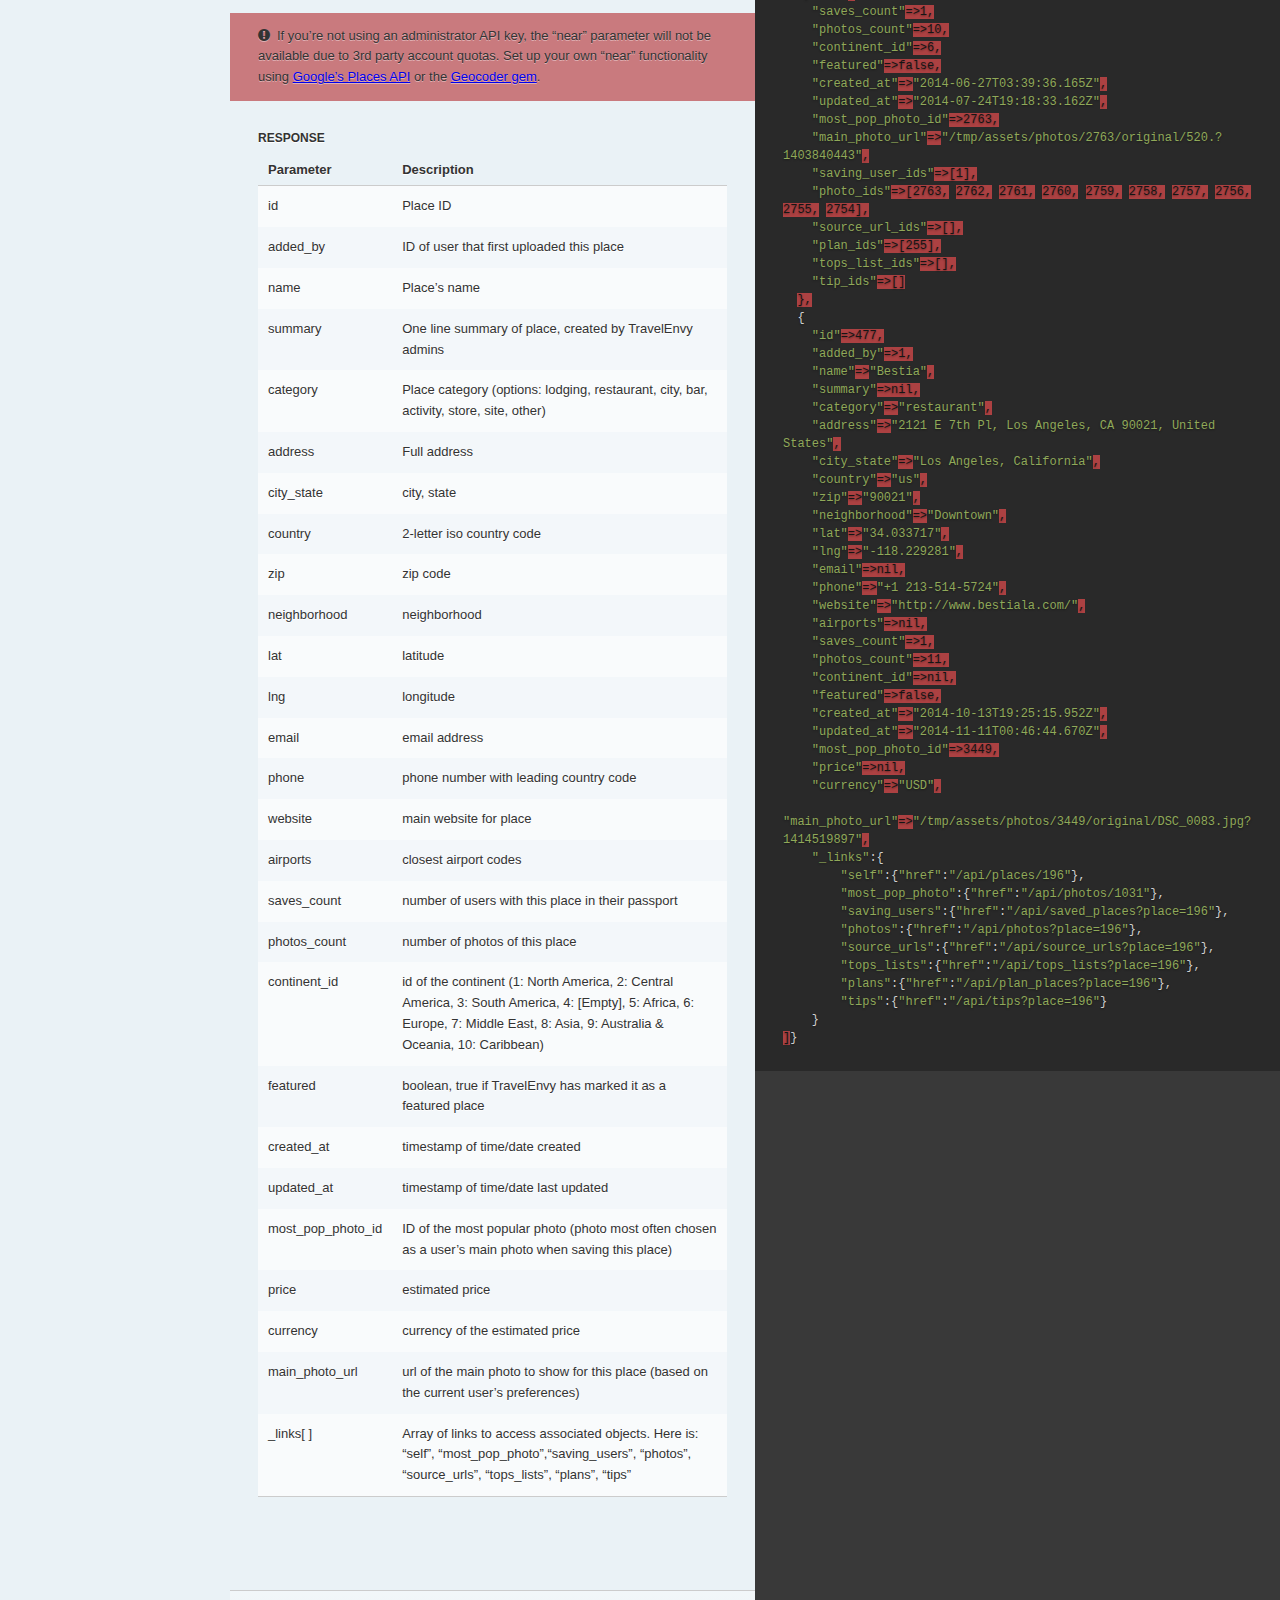
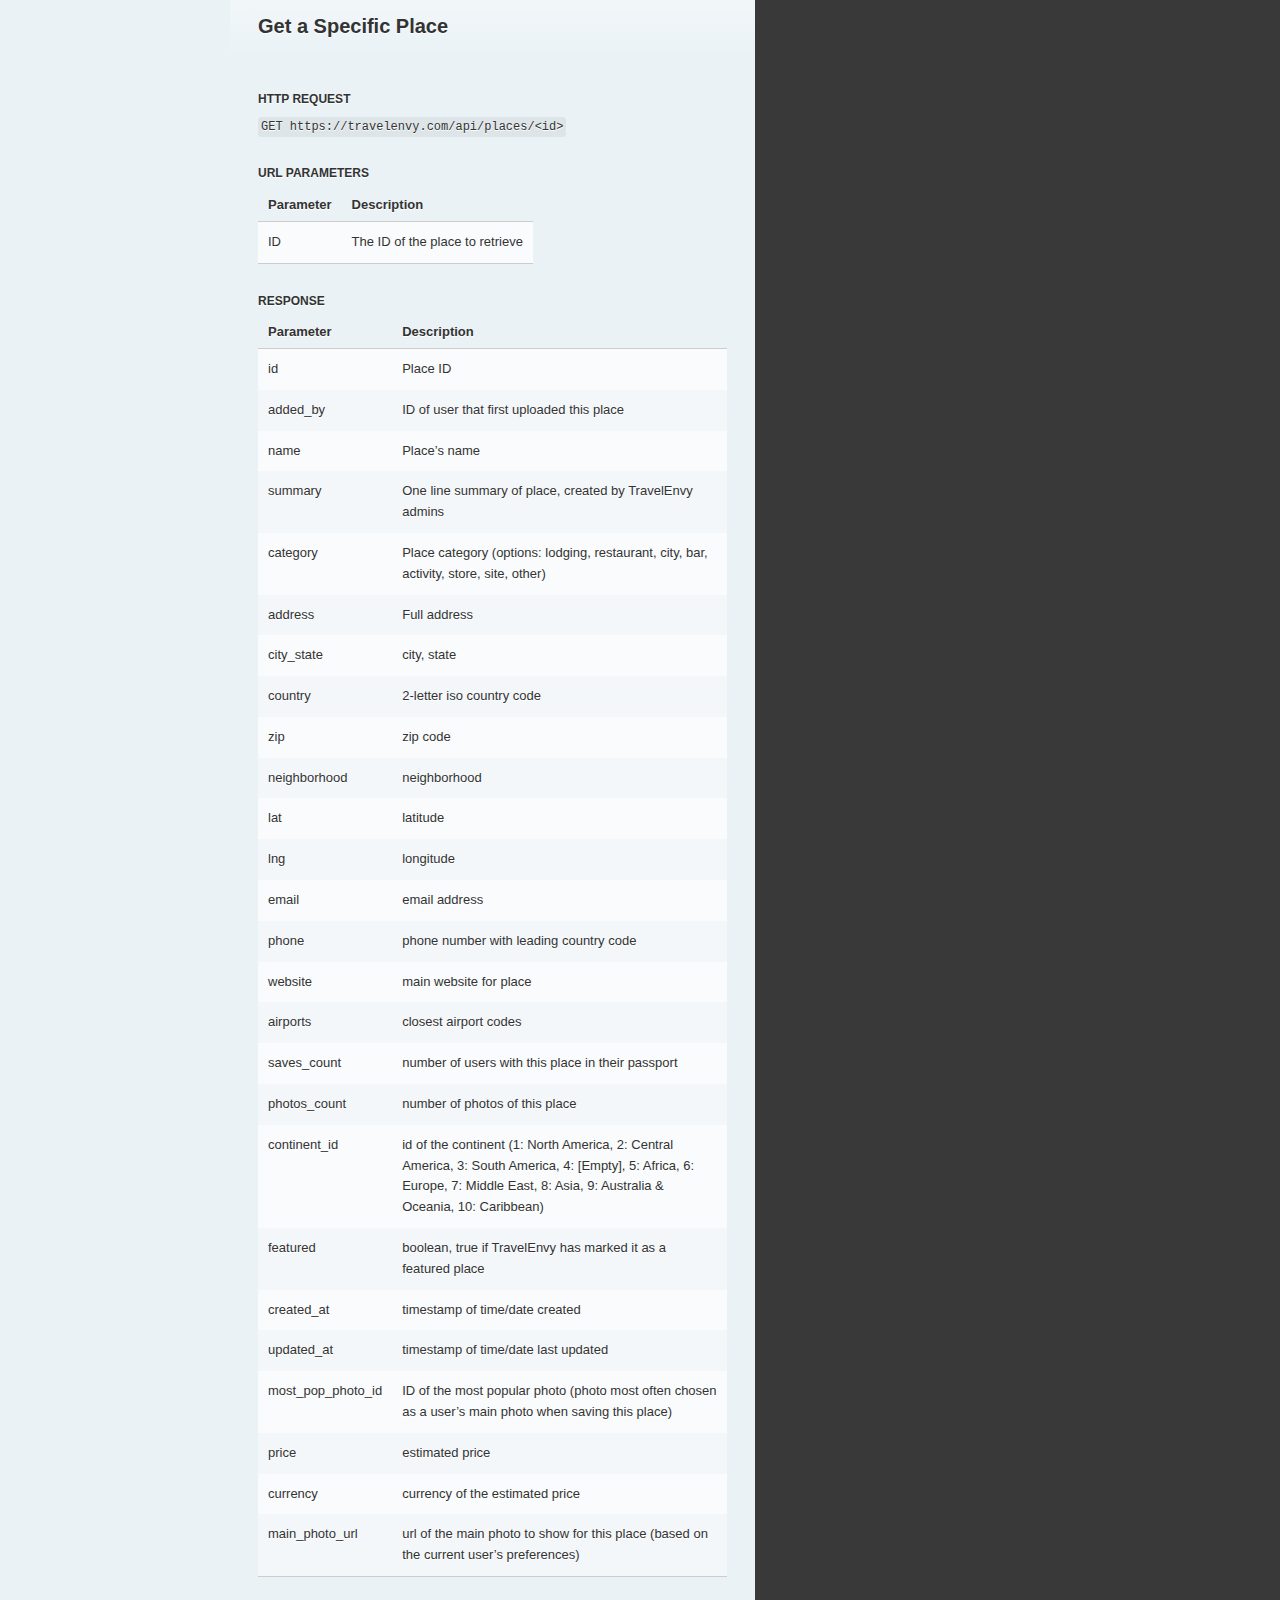
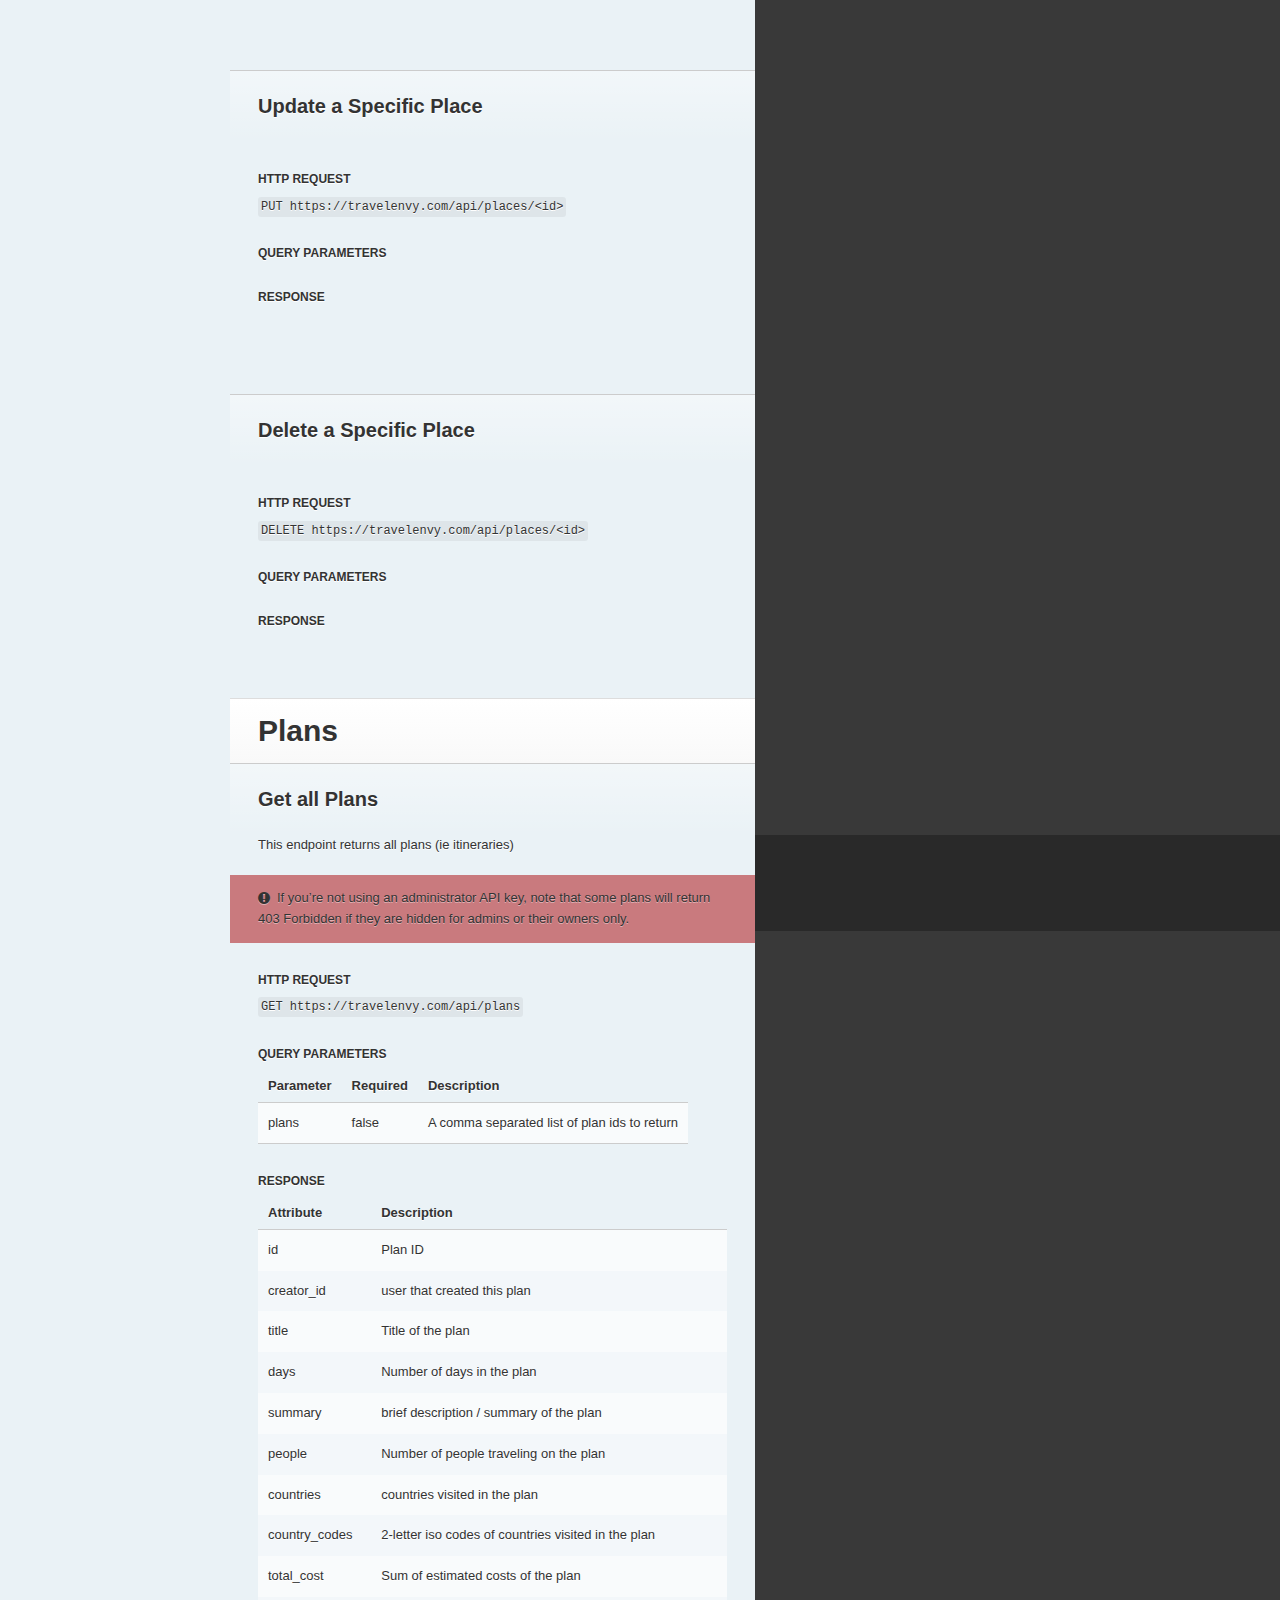
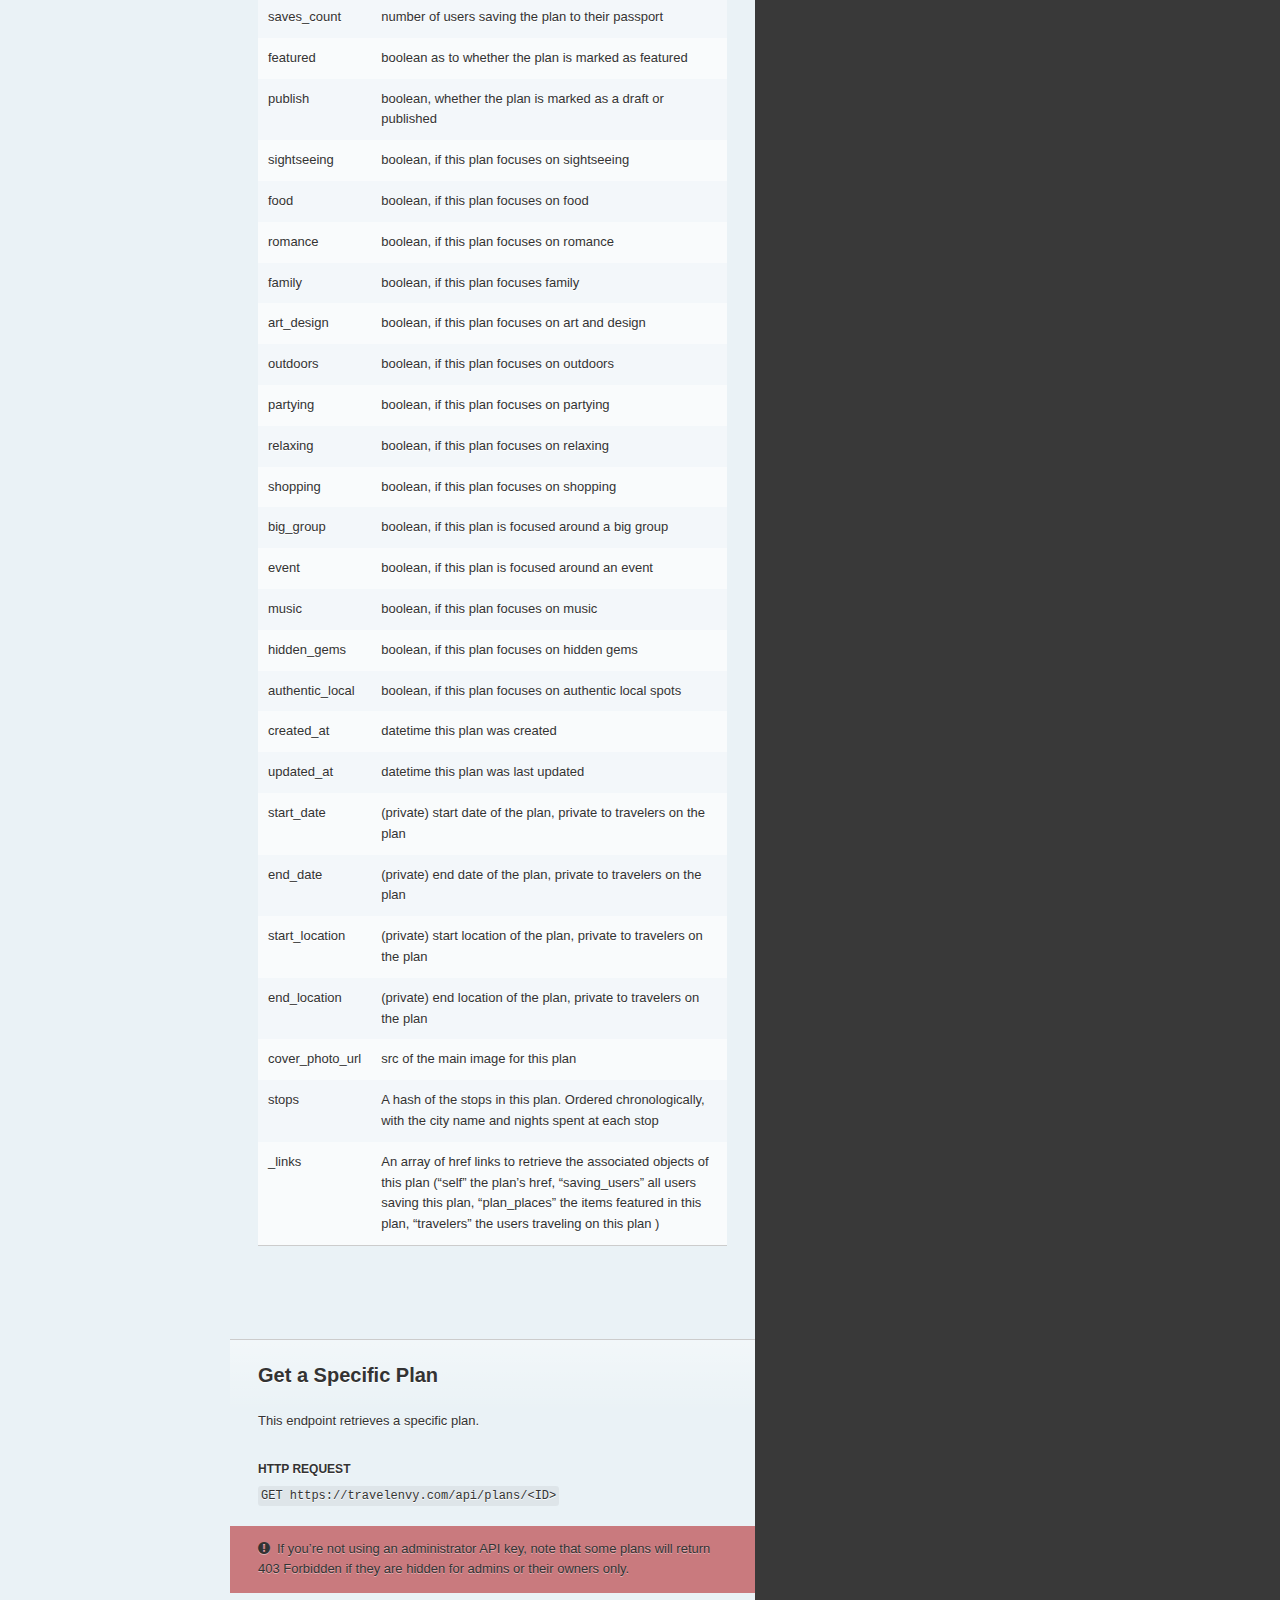
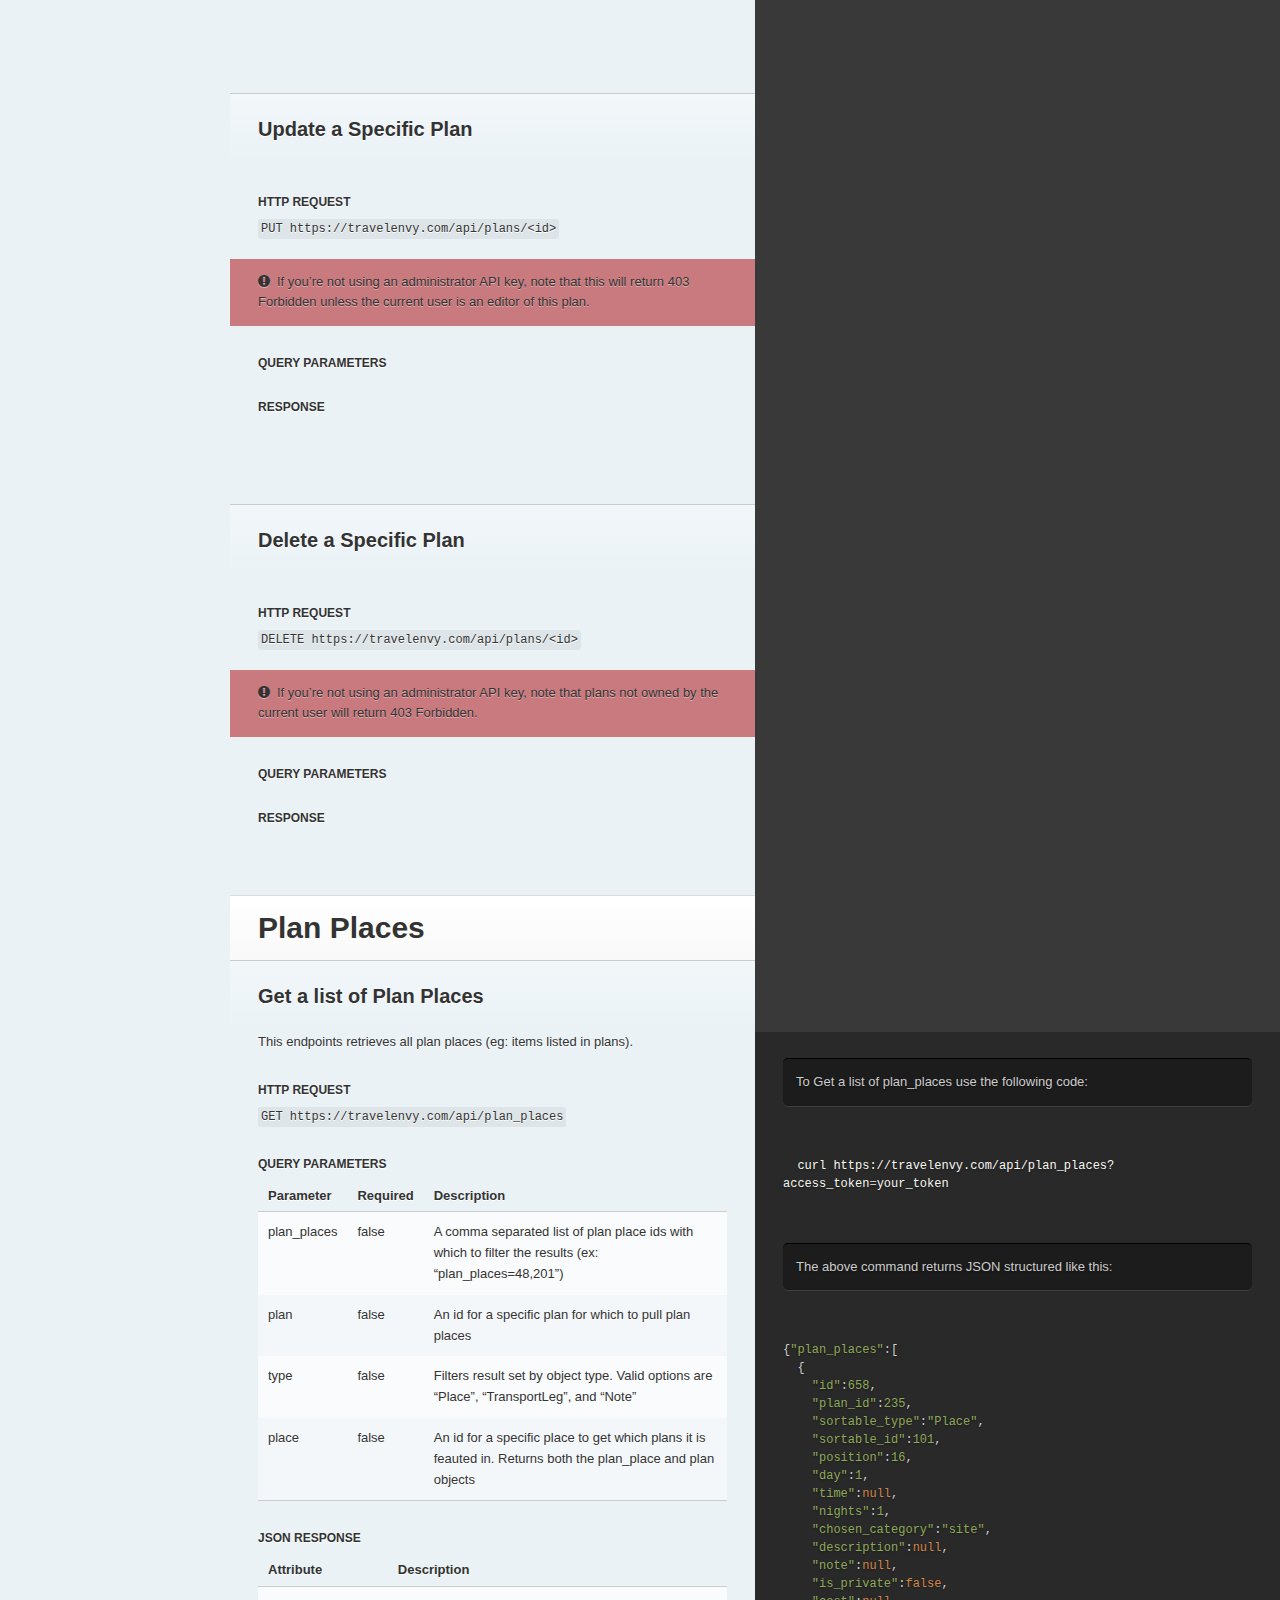
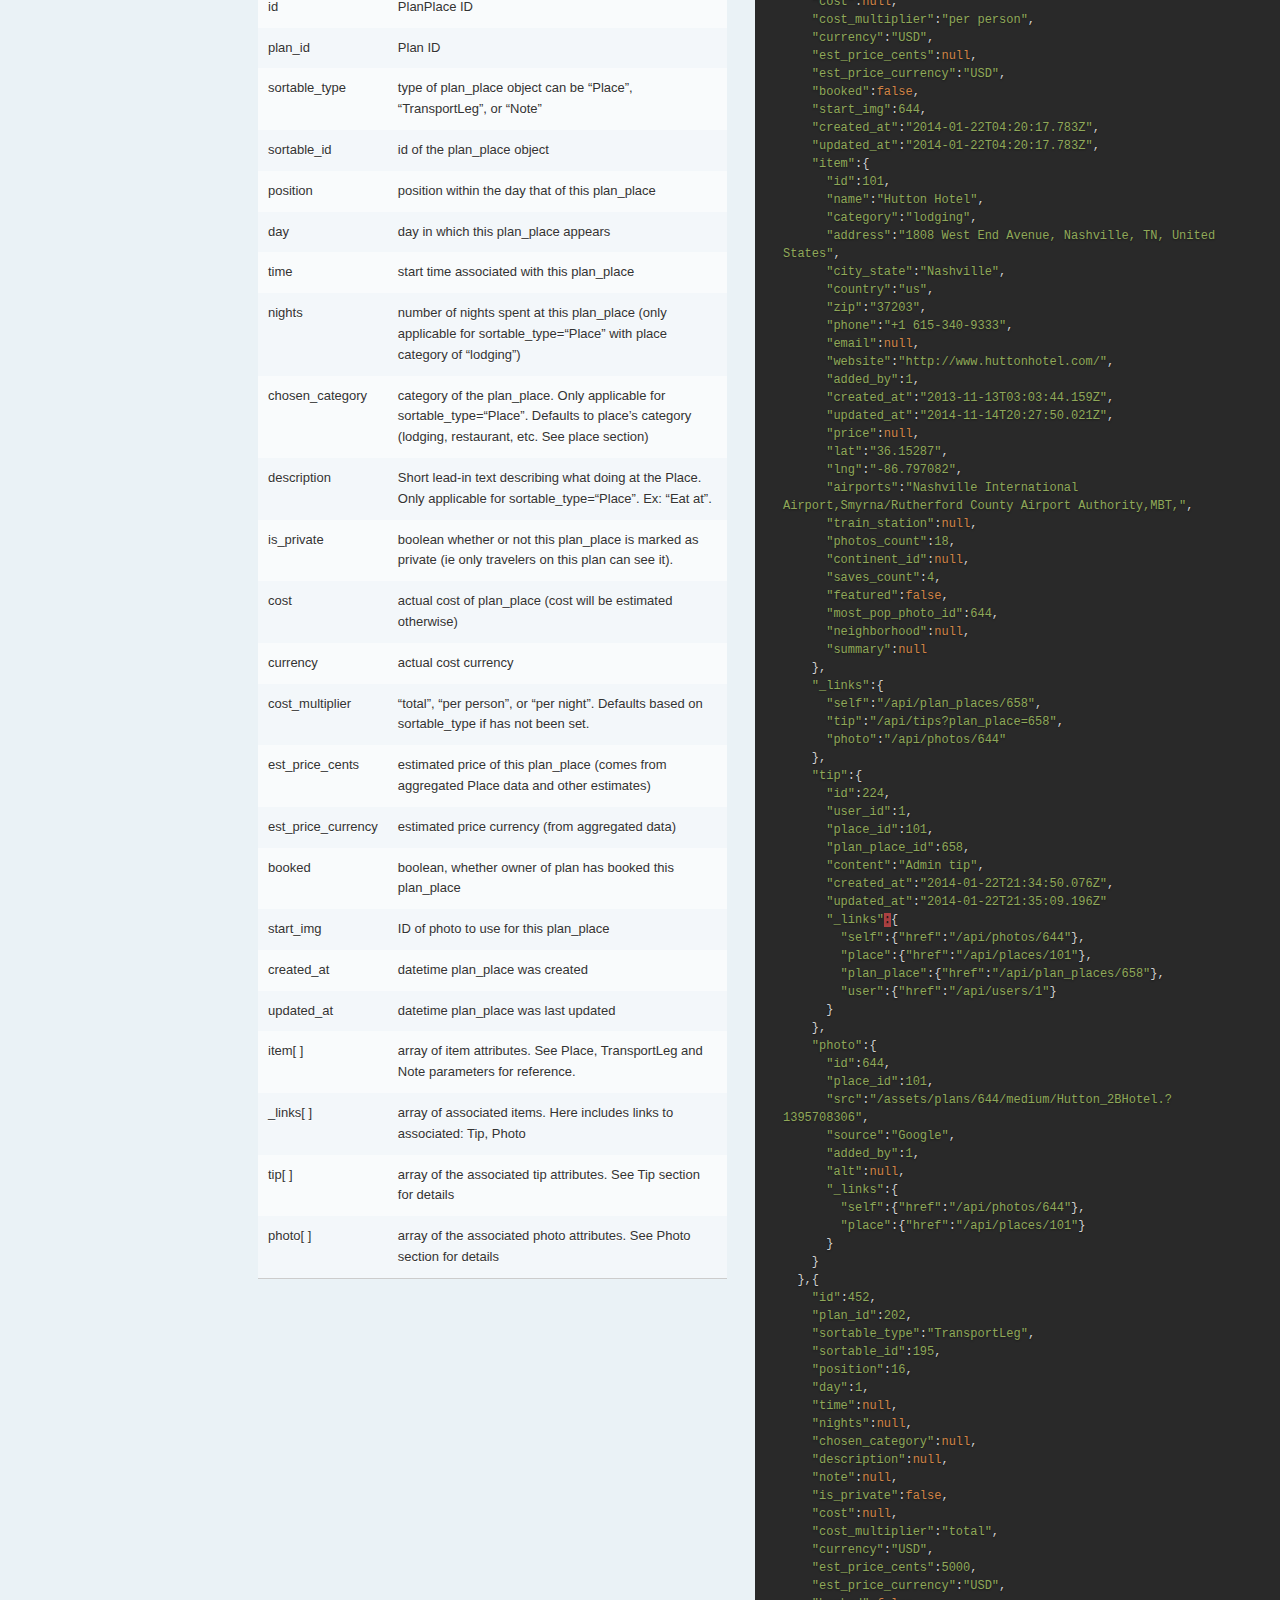
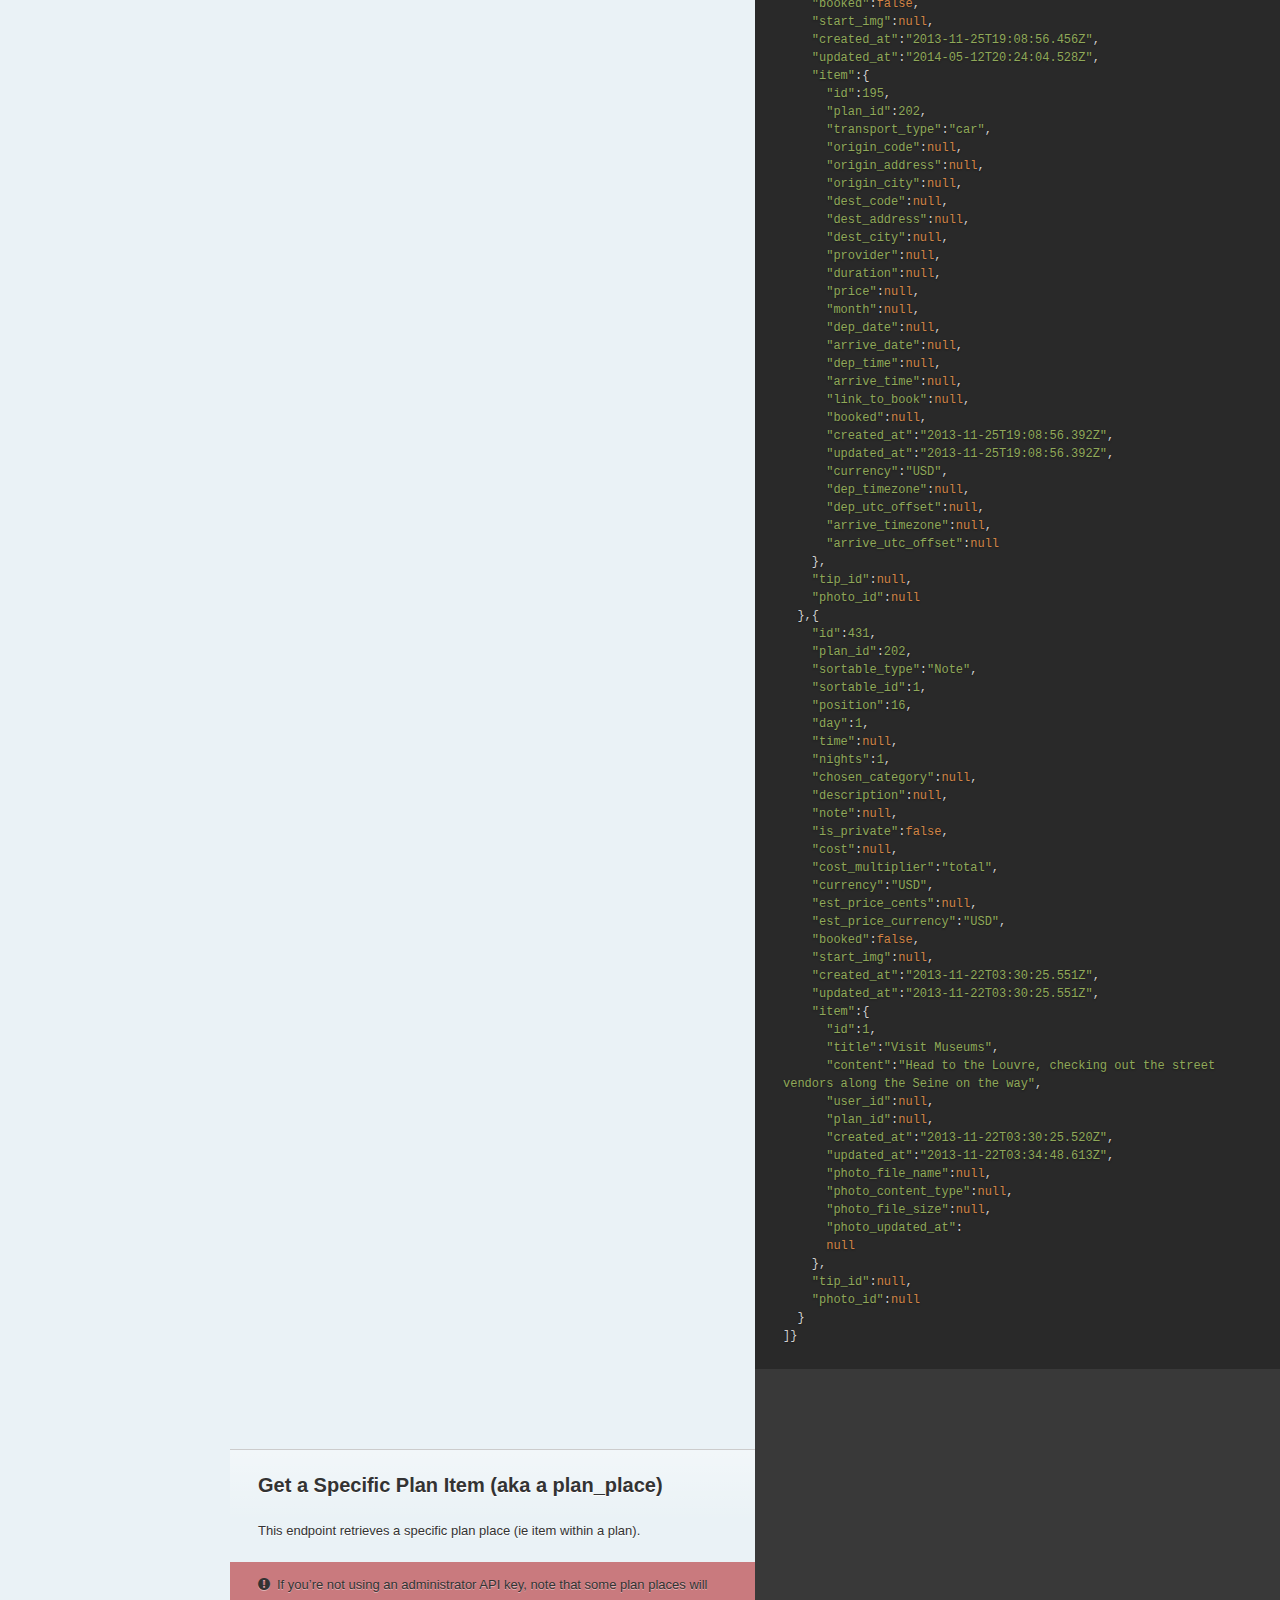
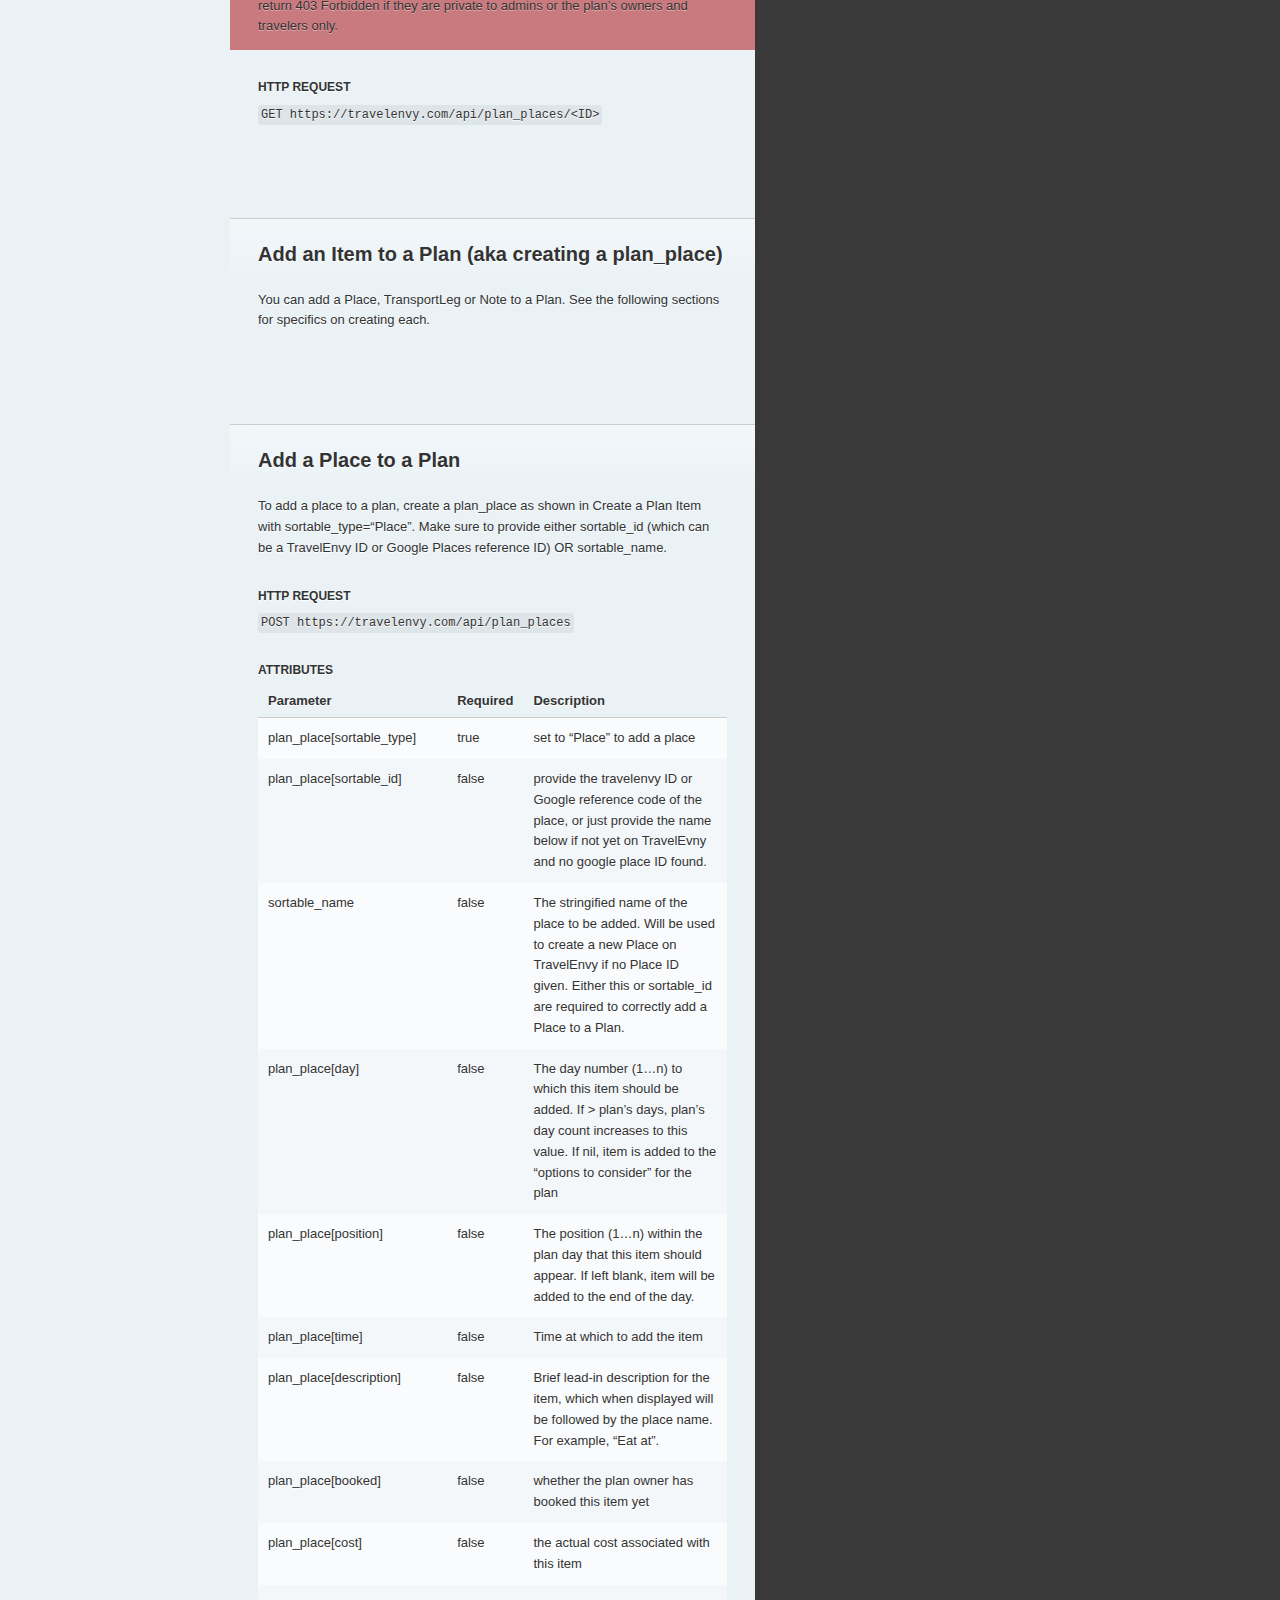
==== commit a4d62c05: "Site updated to b86e156" ====
--- a/index.html
+++ b/index.html
@@ -13,7 +13,7 @@
 
       <script>
         $(function() {
-          setupLanguages(["shell","ruby","python"]);
+          setupLanguages(["shell","ruby"]);
         });
       </script>
   </head>
@@ -30,7 +30,6 @@
         <div class="lang-selector">
               <a href="#" data-language-name="shell">shell</a>
               <a href="#" data-language-name="ruby">ruby</a>
-              <a href="#" data-language-name="python">python</a>
         </div>
         <div class="search">
           <input type="text" class="search" id="input-search" placeholder="Search">
@@ -39,7 +38,7 @@
       <div id="toc">
       </div>
         <ul class="toc-footer">
-            <li><a href='#'>Sign Up for a Developer Key</a></li>
+            <li><a href='https://travelenvy.com/developer'>Sign Up for a Developer Key</a></li>
             <li><a href='http://github.com/tripit/slate'>Documentation Powered by Slate</a></li>
         </ul>
     </div>
@@ -47,134 +46,177 @@
       <div class="dark-box"></div>
       <div class="content">
         <h1 id='introduction'>Introduction</h1>
-<p>Welcome to the Kittn API! You can use our API to access Kittn API endpoints, which can get information on various cats, kittens, and breeds in our database.</p>
-
-<p>We have language bindings in Shell, Ruby, and Python! You can view code examples in the dark area to the right, and you can switch the programming language of the examples with the tabs in the top right.</p>
-
-<p>This example API documentation page was created with <a href="http://github.com/tripit/slate">Slate</a>. Feel free to edit it and use it as a base for your own API&rsquo;s documentation.</p>
-<h1 id='authentication'>Authentication</h1>
+<p>Welcome to TravelEnvy&rsquo;s API! You can use our API to access TravelEnvy endpoints.  Our API follows RESTful principles, the details of which are provided here.</p>
+
+<p>You can view code examples in the dark area to the right.</p>
+
+          <h1 id='authentication'>Authentication</h1><h2 id='logging-in-a-user-and-authenticating-your-client'>Logging in a user and authenticating your client</h2>
 <blockquote>
 <p>To authorize, use this code:</p>
 </blockquote>
-<pre class="highlight ruby"><span class="nb">require</span> <span class="s1">'kittn'</span>
-
-<span class="n">api</span> <span class="o">=</span> <span class="no">Kittn</span><span class="o">::</span><span class="no">APIClient</span><span class="p">.</span><span class="nf">authorize!</span><span class="p">(</span><span class="s1">'meowmeowmeow'</span><span class="p">)</span>
-</pre>
-<pre class="highlight python"><span class="kn">import</span> <span class="s">'kittn'</span>
-
-<span class="n">api</span> <span class="o">=</span> <span class="n">Kittn</span><span class="o">.</span><span class="n">authorize</span><span class="p">(</span><span class="s">'meowmeowmeow'</span><span class="p">)</span>
-</pre>
-<pre class="highlight shell"><span class="c"># With shell, you can just pass the correct header with each request</span>
-curl <span class="s2">"api_endpoint_here"</span>
-  -H <span class="s2">"Authorization: meowmeowmeow"</span>
-</pre>
+<pre><code class="highlight shell">    curl --data <span class="s2">"email=[email]&amp;password=[password]"</span> https://travelenvy.com/api/sessions
+</code></pre>
+<pre><code class="highlight ruby"><span class="c1">#In your ruby console:</span>
+<span class="nb">require</span> <span class="s1">'oauth2'</span>
+
+<span class="n">client_id</span>     <span class="o">=</span> <span class="s1">'...'</span> <span class="c1"># your client's id</span>
+<span class="n">client_secret</span> <span class="o">=</span> <span class="s1">'...'</span> <span class="c1"># your client's secret</span>
+<span class="n">redirect_uri</span>  <span class="o">=</span> <span class="s1">'...'</span> <span class="c1"># your client's redirect uri</span>
+<span class="n">site</span>          <span class="o">=</span> <span class="s2">"http://localhost:3000"</span> <span class="c1"># your provider server, this is showing localhost</span>
+
+<span class="n">client</span> <span class="o">=</span> <span class="no">OAuth2</span><span class="o">::</span><span class="no">Client</span><span class="p">.</span><span class="nf">new</span><span class="p">(</span><span class="n">client_id</span><span class="p">,</span> <span class="n">client_secret</span><span class="p">,</span> <span class="ss">:site</span> <span class="o">=&gt;</span> <span class="n">site</span><span class="p">)</span>
+
+<span class="n">client</span><span class="p">.</span><span class="nf">auth_code</span><span class="p">.</span><span class="nf">authorize_url</span><span class="p">(</span><span class="ss">:redirect_uri</span> <span class="o">=&gt;</span> <span class="n">redirect_uri</span><span class="p">)</span>
+<span class="c1"># =&gt; http://localhost:3000/oauth/authorize?response_type=code&amp;client_id=...&amp;redirect_uri=...</span>
+
+<span class="c1">#visit the url generated by the above code while signed in to a TravelEnvy account, then get the access_code returned in the url and use as [ACCESS_CODE] in the following call</span>
+<span class="n">access</span> <span class="o">=</span> <span class="n">client</span><span class="p">.</span><span class="nf">auth_code</span><span class="p">.</span><span class="nf">get_token</span><span class="p">([</span><span class="no">ACCESS_CODE</span><span class="p">],</span> <span class="ss">redirect_uri: </span><span class="n">redirect_uri</span><span class="p">)</span>
+
+<span class="c1">#OR pass a valid username &amp; password to the oauth client retrieve the access token</span>
+<span class="n">access</span> <span class="o">=</span> <span class="n">client</span><span class="p">.</span><span class="nf">password</span><span class="p">.</span><span class="nf">get_token</span><span class="p">(</span><span class="s1">'user@example.com'</span><span class="p">,</span> <span class="s1">'sekret'</span><span class="p">)</span>
+
+<span class="c1">#Get token to append to HTTP requests by calling</span>
+<span class="nb">puts</span> <span class="n">access</span><span class="p">.</span><span class="nf">token</span>
+</code></pre>
 
 <blockquote>
-<p>Make sure to replace <code class="prettyprint">meowmeowmeow</code> with your API key.</p>
+<p>This is the json response to the above code</p>
 </blockquote>
-
-<p>Kittn uses API keys to allow access to the API. You can register a new Kittn API key at our <a href="http://example.com/developers">developer portal</a>.</p>
-
-<p>Kittn expects for the API key to be included in all API requests to the server in a header that looks like the following:</p>
-
-<p><code class="prettyprint">Authorization: meowmeowmeow</code></p>
+<pre><code class="highlight json"><span class="p">{</span><span class="w">
+    </span><span class="s2">"access_token"</span><span class="p">:</span><span class="w"> </span><span class="s2">"..."</span><span class="p">,</span><span class="w"> 
+    </span><span class="s2">"token_type"</span><span class="p">:</span><span class="w"> </span><span class="s2">"persistant"</span><span class="w">
+</span><span class="p">}</span><span class="w">
+</span></code></pre>
+
+<p>This is the endpoint to retrieve a user&rsquo;s access token when they have provided their credentials, or to use as a callback to authenticate using Facebook oauth</p>
+<h3 id='http-request'>HTTP Request</h3>
+<p><code class="prettyprint">POST https://travelenvy.com/api/sessions</code></p>
+
+<table><thead>
+<tr>
+<th>Parameter</th>
+<th>Required</th>
+<th>Description</th>
+</tr>
+</thead><tbody>
+<tr>
+<td>email</td>
+<td>true</td>
+<td>user&rsquo;s provided email address</td>
+</tr>
+<tr>
+<td>password</td>
+<td>true</td>
+<td>user&rsquo;s provided password</td>
+</tr>
+</tbody></table>
 
 <p><aside class="notice">
-You must replace <code class="prettyprint">meowmeowmeow</code> with your personal API key.
+Either the email and password parameters must be submitted, or this endpoint must be used as a callback for Facebook&rsquo;s omniauth flow
 </aside></p>
-<h1 id='kittens'>Kittens</h1><h2 id='get-all-kittens'>Get All Kittens</h1><pre class="highlight ruby"><span class="nb">require</span> <span class="s1">'kittn'</span>
-
-<span class="n">api</span> <span class="o">=</span> <span class="no">Kittn</span><span class="o">::</span><span class="no">APIClient</span><span class="p">.</span><span class="nf">authorize!</span><span class="p">(</span><span class="s1">'meowmeowmeow'</span><span class="p">)</span>
-<span class="n">api</span><span class="p">.</span><span class="nf">kittens</span><span class="p">.</span><span class="nf">get</span>
-</pre>
-<pre class="highlight python"><span class="kn">import</span> <span class="s">'kittn'</span>
-
-<span class="n">api</span> <span class="o">=</span> <span class="n">Kittn</span><span class="o">.</span><span class="n">authorize</span><span class="p">(</span><span class="s">'meowmeowmeow'</span><span class="p">)</span>
-<span class="n">api</span><span class="o">.</span><span class="n">kittens</span><span class="o">.</span><span class="n">get</span><span class="p">()</span>
-</pre>
-<pre class="highlight shell">curl <span class="s2">"http://example.com/api/kittens"</span>
-  -H <span class="s2">"Authorization: meowmeowmeow"</span>
-</pre>
+
+<p><aside class="notice">
+You must email us at hello@travelenvy.com to register your API, in order to be granted a client_id and client_secret.
+</aside></p>
+<h3 id='response'>Response</h3>
+<table><thead>
+<tr>
+<th>Attribute</th>
+<th>Description</th>
+</tr>
+</thead><tbody>
+<tr>
+<td>access_token</td>
+<td>token to append to all following requests</td>
+</tr>
+<tr>
+<td>token_type</td>
+<td>the type of token provided, default is persistant, it does not expire until a user explicitly resets it by logging out.</td>
+</tr>
+</tbody></table>
+<h2 id='get-current-resource-owner-aka-current-user'>Get current resource owner (aka current user)</h2>
+<blockquote>
+<p>To access the current_user use this code:</p>
+</blockquote>
+<pre><code class="highlight shell">    curl https://travelenvy.com/api/me?access_token<span class="o">=</span>your_token
+</code></pre>
+<pre><code class="highlight ruby"><span class="n">access</span><span class="p">.</span><span class="nf">get</span><span class="p">(</span><span class="s2">"/api/me"</span><span class="p">).</span><span class="nf">parsed</span>
+</code></pre>
+
+<blockquote>
+<p>The json response is the same as &ldquo;Getting a Specific User&rdquo;, please see that section below.</p>
+</blockquote>
+
+<p>This is the endpoint to retrieve the currently logged in user.</p>
+<h3 id='http-request'>HTTP Request</h3>
+<p><code class="prettyprint">GET https://travelenvy.com/api/me</code></p>
+<h3 id='query-parameters'>Query Parameters</h3>
+<p>None.</p>
+<h3 id='response'>Response</h3>
+<p>The response is the same as &ldquo;Getting a Specific User&rdquo;, please see that section below.</p>
+
+          <h1 id='users'>Users</h1><h2 id='get-all-users'>Get All Users</h2><pre><code class="highlight ruby"><span class="c1">#follow authentication steps to get the "access" object</span>
+
+ <span class="n">access</span><span class="p">.</span><span class="nf">get</span><span class="p">(</span><span class="s2">"/api/users"</span><span class="p">).</span><span class="nf">parsed</span>
+</code></pre>
 
 <blockquote>
 <p>The above command returns JSON structured like this:</p>
 </blockquote>
-<pre class="highlight json"><span class="p">[</span><span class="w">
-  </span><span class="p">{</span><span class="w">
-    </span><span class="s2">"id"</span><span class="p">:</span><span class="w"> </span><span class="mi">1</span><span class="p">,</span><span class="w">
-    </span><span class="s2">"name"</span><span class="p">:</span><span class="w"> </span><span class="s2">"Fluffums"</span><span class="p">,</span><span class="w">
-    </span><span class="s2">"breed"</span><span class="p">:</span><span class="w"> </span><span class="s2">"calico"</span><span class="p">,</span><span class="w">
-    </span><span class="s2">"fluffiness"</span><span class="p">:</span><span class="w"> </span><span class="mi">6</span><span class="p">,</span><span class="w">
-    </span><span class="s2">"cuteness"</span><span class="p">:</span><span class="w"> </span><span class="mi">7</span><span class="w">
-  </span><span class="p">},</span><span class="w">
-  </span><span class="p">{</span><span class="w">
-    </span><span class="s2">"id"</span><span class="p">:</span><span class="w"> </span><span class="mi">2</span><span class="p">,</span><span class="w">
-    </span><span class="s2">"name"</span><span class="p">:</span><span class="w"> </span><span class="s2">"Isis"</span><span class="p">,</span><span class="w">
-    </span><span class="s2">"breed"</span><span class="p">:</span><span class="w"> </span><span class="s2">"unknown"</span><span class="p">,</span><span class="w">
-    </span><span class="s2">"fluffiness"</span><span class="p">:</span><span class="w"> </span><span class="mi">5</span><span class="p">,</span><span class="w">
-    </span><span class="s2">"cuteness"</span><span class="p">:</span><span class="w"> </span><span class="mi">10</span><span class="w">
-  </span><span class="p">}</span><span class="w">
+<pre><code class="highlight json"><span class="p">[</span><span class="w">
+
 </span><span class="p">]</span><span class="w">
-</span></pre>
-
-<p>This endpoint retrieves all kittens.</p>
-<h3 id='http-request'>HTTP Request</h1>
-<p><code class="prettyprint">GET http://example.com/kittens</code></p>
-<h3 id='query-parameters'>Query Parameters</h1>
+</span></code></pre>
+
+<p>This endpoint retrieves all users.</p>
+<h3 id='http-request'>HTTP Request</h3>
+<p><code class="prettyprint">GET https://travelenvy.com/api/users</code></p>
+<h3 id='query-parameters'>Query Parameters</h3>
 <table><thead>
 <tr>
 <th>Parameter</th>
-<th>Default</th>
-<th>Description</th>
-</tr>
-</thead><tbody>
-<tr>
-<td>include_cats</td>
-<td>false</td>
-<td>If set to true, the result will also include cats.</td>
-</tr>
-<tr>
-<td>available</td>
-<td>true</td>
-<td>If set to false, the result will include kittens that have already been adopted.</td>
-</tr>
-</tbody></table>
-
-<p><aside class="success">
-Remember — a happy kitten is an authenticated kitten!
-</aside></p>
-<h2 id='get-a-specific-kitten'>Get a Specific Kitten</h1><pre class="highlight ruby"><span class="nb">require</span> <span class="s1">'kittn'</span>
-
-<span class="n">api</span> <span class="o">=</span> <span class="no">Kittn</span><span class="o">::</span><span class="no">APIClient</span><span class="p">.</span><span class="nf">authorize!</span><span class="p">(</span><span class="s1">'meowmeowmeow'</span><span class="p">)</span>
-<span class="n">api</span><span class="p">.</span><span class="nf">kittens</span><span class="p">.</span><span class="nf">get</span><span class="p">(</span><span class="mi">2</span><span class="p">)</span>
-</pre>
-<pre class="highlight python"><span class="kn">import</span> <span class="s">'kittn'</span>
-
-<span class="n">api</span> <span class="o">=</span> <span class="n">Kittn</span><span class="o">.</span><span class="n">authorize</span><span class="p">(</span><span class="s">'meowmeowmeow'</span><span class="p">)</span>
-<span class="n">api</span><span class="o">.</span><span class="n">kittens</span><span class="o">.</span><span class="n">get</span><span class="p">(</span><span class="mi">2</span><span class="p">)</span>
-</pre>
-<pre class="highlight shell">curl <span class="s2">"http://example.com/api/kittens/3"</span>
-  -H <span class="s2">"Authorization: meowmeowmeow"</span>
-</pre>
+<th>Required</th>
+<th>Description</th>
+</tr>
+</thead><tbody>
+<tr>
+<td>users</td>
+<td>false</td>
+<td>A comma separated list of user ids by which to filter (ex: &ldquo;users=1,5,7&rdquo;).  If not present, returns all users.</td>
+</tr>
+<tr>
+<td>tastemakers</td>
+<td>false</td>
+<td>Boolean that if set to true, will return only users who are tastemakers.</td>
+</tr>
+<tr>
+<td>query</td>
+<td>false</td>
+<td>A string to users by (name, location, interests)</td>
+</tr>
+<tr>
+<td>near</td>
+<td>false</td>
+<td>Returns users (who have provided their primary location) within 20 miles of the given location (valid entries include city, lat/long, etc)</td>
+</tr>
+</tbody></table>
+<h2 id='get-a-specific-user'>Get a Specific User</h2><pre><code class="highlight ruby"><span class="c1">#follow authentication steps to get the "access" object</span>
+
+ <span class="n">access</span><span class="p">.</span><span class="nf">get</span><span class="p">(</span><span class="s2">"/api/places/95"</span><span class="p">).</span><span class="nf">parsed</span>
+</code></pre>
 
 <blockquote>
 <p>The above command returns JSON structured like this:</p>
 </blockquote>
-<pre class="highlight json"><span class="p">{</span><span class="w">
-  </span><span class="s2">"id"</span><span class="p">:</span><span class="w"> </span><span class="mi">2</span><span class="p">,</span><span class="w">
-  </span><span class="s2">"name"</span><span class="p">:</span><span class="w"> </span><span class="s2">"Isis"</span><span class="p">,</span><span class="w">
-  </span><span class="s2">"breed"</span><span class="p">:</span><span class="w"> </span><span class="s2">"unknown"</span><span class="p">,</span><span class="w">
-  </span><span class="s2">"fluffiness"</span><span class="p">:</span><span class="w"> </span><span class="mi">5</span><span class="p">,</span><span class="w">
-  </span><span class="s2">"cuteness"</span><span class="p">:</span><span class="w"> </span><span class="mi">10</span><span class="w">
-</span><span class="p">}</span><span class="w">
-</span></pre>
-
-<p>This endpoint retrieves a specific kitten.</p>
-
-<p><aside class="warning">If you&rsquo;re not using an administrator API key, note that some kittens will return 403 Forbidden if they are hidden for admins only.</aside></p>
-<h3 id='http-request'>HTTP Request</h1>
-<p><code class="prettyprint">GET http://example.com/kittens/&lt;ID&gt;</code></p>
-<h3 id='url-parameters'>URL Parameters</h1>
+<pre><code class="highlight json"><span class="p">{</span><span class="w">
+  </span><span class="err">TODO</span><span class="w">
+</span><span class="err">}</span><span class="w">
+</span></code></pre>
+
+<p>This endpoint retrieves a specific user.</p>
+<h3 id='http-request'>HTTP Request</h3>
+<p><code class="prettyprint">GET https://travelenvy.com/api/user/&lt;ID&gt;</code></p>
+<h3 id='url-parameters'>URL Parameters</h3>
 <table><thead>
 <tr>
 <th>Parameter</th>
@@ -183,7 +225,1392 @@
 </thead><tbody>
 <tr>
 <td>ID</td>
-<td>The ID of the cat to retrieve</td>
+<td>The ID of the user to retrieve</td>
+</tr>
+</tbody></table>
+
+          <h1 id='places'>Places</h1><h2 id='get-all-places'>Get All Places</h2><pre><code class="highlight ruby"><span class="n">access</span><span class="p">.</span><span class="nf">get</span><span class="p">(</span><span class="s2">"/api/places"</span><span class="p">).</span><span class="nf">parsed</span>
+
+<span class="sb">```shell
+curl "http://travelenvy.com/api/places"
+  -H "Authorization: [ACCESS_TOKEN]"
+</span></code></pre>
+
+<blockquote>
+<p>The above command returns JSON structured like this:</p>
+</blockquote>
+<pre><code class="highlight json"><span class="p">{</span><span class="s2">"places"</span><span class="err">=&gt;[</span><span class="w">
+  </span><span class="err">{</span><span class="w">
+    </span><span class="s2">"id"</span><span class="err">=&gt;401,</span><span class="w"> 
+    </span><span class="s2">"added_by"</span><span class="err">=&gt;1,</span><span class="w"> 
+    </span><span class="s2">"name"</span><span class="err">=&gt;</span><span class="s2">"The London EDITION"</span><span class="err">,</span><span class="w"> 
+    </span><span class="s2">"summary"</span><span class="err">=&gt;</span><span class="s2">"New hotspot hotel on the edge of London's SoHo neighborhood"</span><span class="err">,</span><span class="w"> 
+    </span><span class="s2">"category"</span><span class="err">=&gt;</span><span class="s2">"lodging"</span><span class="err">,</span><span class="w"> 
+    </span><span class="s2">"address"</span><span class="err">=&gt;</span><span class="s2">"10 Berners Street, London, United Kingdom"</span><span class="err">,</span><span class="w"> 
+    </span><span class="s2">"city_state"</span><span class="err">=&gt;</span><span class="s2">"London"</span><span class="err">,</span><span class="w"> 
+    </span><span class="s2">"country"</span><span class="err">=&gt;</span><span class="s2">"gb"</span><span class="err">,</span><span class="w"> 
+    </span><span class="s2">"zip"</span><span class="err">=&gt;nil,</span><span class="w"> 
+    </span><span class="s2">"neighborhood"</span><span class="err">=&gt;</span><span class="s2">"SoHo"</span><span class="err">,</span><span class="w"> 
+    </span><span class="s2">"lat"</span><span class="err">=&gt;</span><span class="s2">"51.516773"</span><span class="err">,</span><span class="w"> 
+    </span><span class="s2">"lng"</span><span class="err">=&gt;</span><span class="s2">"-0.136334"</span><span class="err">,</span><span class="w"> 
+    </span><span class="s2">"email"</span><span class="err">=&gt;nil,</span><span class="w"> 
+    </span><span class="s2">"phone"</span><span class="err">=&gt;</span><span class="s2">"+44 20 7781 0000"</span><span class="err">,</span><span class="w"> 
+    </span><span class="s2">"website"</span><span class="err">=&gt;</span><span class="s2">"http://www.edition-hotels.marriott.com/london"</span><span class="err">,</span><span class="w"> 
+    </span><span class="s2">"price"</span><span class="err">=&gt;</span><span class="s2">"477.00"</span><span class="err">,</span><span class="w">
+    </span><span class="s2">"currency"</span><span class="err">=&gt;</span><span class="s2">"USD"</span><span class="err">,</span><span class="w"> 
+    </span><span class="s2">"airports"</span><span class="err">=&gt;</span><span class="s2">"Gatwick Airport,Stansted Airport,London Luton Airport,"</span><span class="err">,</span><span class="w"> 
+    </span><span class="s2">"saves_count"</span><span class="err">=&gt;1,</span><span class="w"> 
+    </span><span class="s2">"photos_count"</span><span class="err">=&gt;10,</span><span class="w"> 
+    </span><span class="s2">"continent_id"</span><span class="err">=&gt;6,</span><span class="w"> 
+    </span><span class="s2">"featured"</span><span class="err">=&gt;false,</span><span class="w"> 
+    </span><span class="s2">"created_at"</span><span class="err">=&gt;</span><span class="s2">"2014-06-27T03:39:36.165Z"</span><span class="err">,</span><span class="w"> 
+    </span><span class="s2">"updated_at"</span><span class="err">=&gt;</span><span class="s2">"2014-07-24T19:18:33.162Z"</span><span class="err">,</span><span class="w"> 
+    </span><span class="s2">"most_pop_photo_id"</span><span class="err">=&gt;2763,</span><span class="w"> 
+    </span><span class="s2">"main_photo_url"</span><span class="err">=&gt;</span><span class="s2">"/tmp/assets/photos/2763/original/520.?1403840443"</span><span class="err">,</span><span class="w"> 
+    </span><span class="s2">"saving_user_ids"</span><span class="err">=&gt;[1],</span><span class="w"> 
+    </span><span class="s2">"photo_ids"</span><span class="err">=&gt;[2763,</span><span class="w"> </span><span class="err">2762,</span><span class="w"> </span><span class="err">2761,</span><span class="w"> </span><span class="err">2760,</span><span class="w"> </span><span class="err">2759,</span><span class="w"> </span><span class="err">2758,</span><span class="w"> </span><span class="err">2757,</span><span class="w"> </span><span class="err">2756,</span><span class="w"> </span><span class="err">2755,</span><span class="w"> </span><span class="err">2754],</span><span class="w"> 
+    </span><span class="s2">"source_url_ids"</span><span class="err">=&gt;[],</span><span class="w"> 
+    </span><span class="s2">"plan_ids"</span><span class="err">=&gt;[255],</span><span class="w"> 
+    </span><span class="s2">"tops_list_ids"</span><span class="err">=&gt;[],</span><span class="w"> 
+    </span><span class="s2">"tip_ids"</span><span class="err">=&gt;[]</span><span class="w">
+  </span><span class="err">},</span><span class="w">
+  </span><span class="p">{</span><span class="w">
+    </span><span class="s2">"id"</span><span class="err">=&gt;477,</span><span class="w"> 
+    </span><span class="s2">"added_by"</span><span class="err">=&gt;1,</span><span class="w"> 
+    </span><span class="s2">"name"</span><span class="err">=&gt;</span><span class="s2">"Bestia"</span><span class="err">,</span><span class="w"> 
+    </span><span class="s2">"summary"</span><span class="err">=&gt;nil,</span><span class="w"> 
+    </span><span class="s2">"category"</span><span class="err">=&gt;</span><span class="s2">"restaurant"</span><span class="err">,</span><span class="w"> 
+    </span><span class="s2">"address"</span><span class="err">=&gt;</span><span class="s2">"2121 E 7th Pl, Los Angeles, CA 90021, United States"</span><span class="err">,</span><span class="w"> 
+    </span><span class="s2">"city_state"</span><span class="err">=&gt;</span><span class="s2">"Los Angeles, California"</span><span class="err">,</span><span class="w"> 
+    </span><span class="s2">"country"</span><span class="err">=&gt;</span><span class="s2">"us"</span><span class="err">,</span><span class="w"> 
+    </span><span class="s2">"zip"</span><span class="err">=&gt;</span><span class="s2">"90021"</span><span class="err">,</span><span class="w"> 
+    </span><span class="s2">"neighborhood"</span><span class="err">=&gt;</span><span class="s2">"Downtown"</span><span class="err">,</span><span class="w"> 
+    </span><span class="s2">"lat"</span><span class="err">=&gt;</span><span class="s2">"34.033717"</span><span class="err">,</span><span class="w"> 
+    </span><span class="s2">"lng"</span><span class="err">=&gt;</span><span class="s2">"-118.229281"</span><span class="err">,</span><span class="w"> 
+    </span><span class="s2">"email"</span><span class="err">=&gt;nil,</span><span class="w"> 
+    </span><span class="s2">"phone"</span><span class="err">=&gt;</span><span class="s2">"+1 213-514-5724"</span><span class="err">,</span><span class="w"> 
+    </span><span class="s2">"website"</span><span class="err">=&gt;</span><span class="s2">"http://www.bestiala.com/"</span><span class="err">,</span><span class="w"> 
+    </span><span class="s2">"airports"</span><span class="err">=&gt;nil,</span><span class="w"> 
+    </span><span class="s2">"saves_count"</span><span class="err">=&gt;1,</span><span class="w"> 
+    </span><span class="s2">"photos_count"</span><span class="err">=&gt;11,</span><span class="w"> 
+    </span><span class="s2">"continent_id"</span><span class="err">=&gt;nil,</span><span class="w"> 
+    </span><span class="s2">"featured"</span><span class="err">=&gt;false,</span><span class="w"> 
+    </span><span class="s2">"created_at"</span><span class="err">=&gt;</span><span class="s2">"2014-10-13T19:25:15.952Z"</span><span class="err">,</span><span class="w"> 
+    </span><span class="s2">"updated_at"</span><span class="err">=&gt;</span><span class="s2">"2014-11-11T00:46:44.670Z"</span><span class="err">,</span><span class="w"> 
+    </span><span class="s2">"most_pop_photo_id"</span><span class="err">=&gt;3449,</span><span class="w"> 
+    </span><span class="s2">"price"</span><span class="err">=&gt;nil,</span><span class="w"> 
+    </span><span class="s2">"currency"</span><span class="err">=&gt;</span><span class="s2">"USD"</span><span class="err">,</span><span class="w"> 
+    </span><span class="s2">"main_photo_url"</span><span class="err">=&gt;</span><span class="s2">"/tmp/assets/photos/3449/original/DSC_0083.jpg?1414519897"</span><span class="err">,</span><span class="w"> 
+    </span><span class="s2">"_links"</span><span class="p">:{</span><span class="w">
+        </span><span class="s2">"self"</span><span class="p">:{</span><span class="s2">"href"</span><span class="p">:</span><span class="s2">"/api/places/196"</span><span class="p">},</span><span class="w">
+        </span><span class="s2">"most_pop_photo"</span><span class="p">:{</span><span class="s2">"href"</span><span class="p">:</span><span class="s2">"/api/photos/1031"</span><span class="p">},</span><span class="w">
+        </span><span class="s2">"saving_users"</span><span class="p">:{</span><span class="s2">"href"</span><span class="p">:</span><span class="s2">"/api/saved_places?place=196"</span><span class="p">},</span><span class="w">
+        </span><span class="s2">"photos"</span><span class="p">:{</span><span class="s2">"href"</span><span class="p">:</span><span class="s2">"/api/photos?place=196"</span><span class="p">},</span><span class="w">
+        </span><span class="s2">"source_urls"</span><span class="p">:{</span><span class="s2">"href"</span><span class="p">:</span><span class="s2">"/api/source_urls?place=196"</span><span class="p">},</span><span class="w">
+        </span><span class="s2">"tops_lists"</span><span class="p">:{</span><span class="s2">"href"</span><span class="p">:</span><span class="s2">"/api/tops_lists?place=196"</span><span class="p">},</span><span class="w">
+        </span><span class="s2">"plans"</span><span class="p">:{</span><span class="s2">"href"</span><span class="p">:</span><span class="s2">"/api/plan_places?place=196"</span><span class="p">},</span><span class="w">
+        </span><span class="s2">"tips"</span><span class="p">:{</span><span class="s2">"href"</span><span class="p">:</span><span class="s2">"/api/tips?place=196"</span><span class="p">}</span><span class="w">
+    </span><span class="p">}</span><span class="w">
+</span><span class="err">]</span><span class="p">}</span><span class="w">
+</span></code></pre>
+
+<p>This endpoints retrieves all places from the TravelEnvy database (ie lodging, restaurants, activities, sites, stores&hellip;).</p>
+<h3 id='http-request'>HTTP Request</h3>
+<p><code class="prettyprint">GET https://travelenvy.com/api/places</code></p>
+<h3 id='query-parameters'>Query Parameters</h3>
+<table><thead>
+<tr>
+<th>Parameter</th>
+<th>Required</th>
+<th>Description</th>
+</tr>
+</thead><tbody>
+<tr>
+<td>places[ ]</td>
+<td>false</td>
+<td>An arrays of IDs to filter the place list with, optional</td>
+</tr>
+<tr>
+<td>query</td>
+<td>false</td>
+<td>A search term to query all places. Will return places with similar names, addresses, category and tags as the given query</td>
+</tr>
+<tr>
+<td>country</td>
+<td>false</td>
+<td>2-letter iso country code, with which to filter places.  Reference: http://www.worldatlas.com/aatlas/ctycodes.htm</td>
+</tr>
+<tr>
+<td>near</td>
+<td>false</td>
+<td>Location as a string (address, city, latitude and longitude, etc).  Will return places within 20 miles of the given location.</td>
+</tr>
+</tbody></table>
+
+<p><aside class="warning">If you&rsquo;re not using an administrator API key, the &ldquo;near&rdquo; parameter will not be available due to 3rd party account quotas.  Set up your own &ldquo;near&rdquo; functionality using <a href="https://developers.google.com/maps/documentation/javascript/places">Google&rsquo;s Places API</a> or the <a href="http://www.rubygeocoder.com/">Geocoder gem</a>.</aside></p>
+<h3 id='response'>Response</h3>
+<table><thead>
+<tr>
+<th>Parameter</th>
+<th>Description</th>
+</tr>
+</thead><tbody>
+<tr>
+<td>id</td>
+<td>Place ID</td>
+</tr>
+<tr>
+<td>added_by</td>
+<td>ID of user that first uploaded this place</td>
+</tr>
+<tr>
+<td>name</td>
+<td>Place&rsquo;s name</td>
+</tr>
+<tr>
+<td>summary</td>
+<td>One line summary of place, created by TravelEnvy admins</td>
+</tr>
+<tr>
+<td>category</td>
+<td>Place category (options: lodging, restaurant, city, bar, activity, store, site, other)</td>
+</tr>
+<tr>
+<td>address</td>
+<td>Full address</td>
+</tr>
+<tr>
+<td>city_state</td>
+<td>city, state</td>
+</tr>
+<tr>
+<td>country</td>
+<td>2-letter iso country code</td>
+</tr>
+<tr>
+<td>zip</td>
+<td>zip code</td>
+</tr>
+<tr>
+<td>neighborhood</td>
+<td>neighborhood</td>
+</tr>
+<tr>
+<td>lat</td>
+<td>latitude</td>
+</tr>
+<tr>
+<td>lng</td>
+<td>longitude</td>
+</tr>
+<tr>
+<td>email</td>
+<td>email address</td>
+</tr>
+<tr>
+<td>phone</td>
+<td>phone number with leading country code</td>
+</tr>
+<tr>
+<td>website</td>
+<td>main website for place</td>
+</tr>
+<tr>
+<td>airports</td>
+<td>closest airport codes</td>
+</tr>
+<tr>
+<td>saves_count</td>
+<td>number of users with this place in their passport</td>
+</tr>
+<tr>
+<td>photos_count</td>
+<td>number of photos of this place</td>
+</tr>
+<tr>
+<td>continent_id</td>
+<td>id of the continent (1: North America, 2: Central America, 3: South America, 4: [Empty], 5: Africa, 6: Europe, 7: Middle East, 8: Asia, 9: Australia &amp; Oceania, 10: Caribbean)</td>
+</tr>
+<tr>
+<td>featured</td>
+<td>boolean, true if TravelEnvy has marked it as a featured place</td>
+</tr>
+<tr>
+<td>created_at</td>
+<td>timestamp of time/date created</td>
+</tr>
+<tr>
+<td>updated_at</td>
+<td>timestamp of time/date last updated</td>
+</tr>
+<tr>
+<td>most_pop_photo_id</td>
+<td>ID of the most popular photo (photo most often chosen as a user&rsquo;s main photo when saving this place)</td>
+</tr>
+<tr>
+<td>price</td>
+<td>estimated price</td>
+</tr>
+<tr>
+<td>currency</td>
+<td>currency of the estimated price</td>
+</tr>
+<tr>
+<td>main_photo_url</td>
+<td>url of the main photo to show for this place (based on the current user&rsquo;s preferences)</td>
+</tr>
+<tr>
+<td>_links[ ]</td>
+<td>Array of links to access associated objects.  Here is: &ldquo;self&rdquo;, &ldquo;most_pop_photo&rdquo;,&ldquo;saving_users&rdquo;, &ldquo;photos&rdquo;, &ldquo;source_urls&rdquo;, &ldquo;tops_lists&rdquo;, &ldquo;plans&rdquo;, &ldquo;tips&rdquo;</td>
+</tr>
+</tbody></table>
+<h2 id='get-a-specific-place'>Get a Specific Place</h2><h3 id='http-request'>HTTP Request</h3>
+<p><code class="prettyprint">GET https://travelenvy.com/api/places/&lt;id&gt;</code></p>
+<h3 id='url-parameters'>URL Parameters</h3>
+<table><thead>
+<tr>
+<th>Parameter</th>
+<th>Description</th>
+</tr>
+</thead><tbody>
+<tr>
+<td>ID</td>
+<td>The ID of the place to retrieve</td>
+</tr>
+</tbody></table>
+<h3 id='response'>Response</h3>
+<table><thead>
+<tr>
+<th>Parameter</th>
+<th>Description</th>
+</tr>
+</thead><tbody>
+<tr>
+<td>id</td>
+<td>Place ID</td>
+</tr>
+<tr>
+<td>added_by</td>
+<td>ID of user that first uploaded this place</td>
+</tr>
+<tr>
+<td>name</td>
+<td>Place&rsquo;s name</td>
+</tr>
+<tr>
+<td>summary</td>
+<td>One line summary of place, created by TravelEnvy admins</td>
+</tr>
+<tr>
+<td>category</td>
+<td>Place category (options: lodging, restaurant, city, bar, activity, store, site, other)</td>
+</tr>
+<tr>
+<td>address</td>
+<td>Full address</td>
+</tr>
+<tr>
+<td>city_state</td>
+<td>city, state</td>
+</tr>
+<tr>
+<td>country</td>
+<td>2-letter iso country code</td>
+</tr>
+<tr>
+<td>zip</td>
+<td>zip code</td>
+</tr>
+<tr>
+<td>neighborhood</td>
+<td>neighborhood</td>
+</tr>
+<tr>
+<td>lat</td>
+<td>latitude</td>
+</tr>
+<tr>
+<td>lng</td>
+<td>longitude</td>
+</tr>
+<tr>
+<td>email</td>
+<td>email address</td>
+</tr>
+<tr>
+<td>phone</td>
+<td>phone number with leading country code</td>
+</tr>
+<tr>
+<td>website</td>
+<td>main website for place</td>
+</tr>
+<tr>
+<td>airports</td>
+<td>closest airport codes</td>
+</tr>
+<tr>
+<td>saves_count</td>
+<td>number of users with this place in their passport</td>
+</tr>
+<tr>
+<td>photos_count</td>
+<td>number of photos of this place</td>
+</tr>
+<tr>
+<td>continent_id</td>
+<td>id of the continent (1: North America, 2: Central America, 3: South America, 4: [Empty], 5: Africa, 6: Europe, 7: Middle East, 8: Asia, 9: Australia &amp; Oceania, 10: Caribbean)</td>
+</tr>
+<tr>
+<td>featured</td>
+<td>boolean, true if TravelEnvy has marked it as a featured place</td>
+</tr>
+<tr>
+<td>created_at</td>
+<td>timestamp of time/date created</td>
+</tr>
+<tr>
+<td>updated_at</td>
+<td>timestamp of time/date last updated</td>
+</tr>
+<tr>
+<td>most_pop_photo_id</td>
+<td>ID of the most popular photo (photo most often chosen as a user&rsquo;s main photo when saving this place)</td>
+</tr>
+<tr>
+<td>price</td>
+<td>estimated price</td>
+</tr>
+<tr>
+<td>currency</td>
+<td>currency of the estimated price</td>
+</tr>
+<tr>
+<td>main_photo_url</td>
+<td>url of the main photo to show for this place (based on the current user&rsquo;s preferences)</td>
+</tr>
+</tbody></table>
+<h2 id='update-a-specific-place'>Update a Specific Place</h2><h3 id='http-request'>HTTP Request</h3>
+<p><code class="prettyprint">PUT https://travelenvy.com/api/places/&lt;id&gt;</code></p>
+<h3 id='query-parameters'>Query Parameters</h3><h3 id='response'>Response</h3><h2 id='delete-a-specific-place'>Delete a Specific Place</h2><h3 id='http-request'>HTTP Request</h3>
+<p><code class="prettyprint">DELETE https://travelenvy.com/api/places/&lt;id&gt;</code></p>
+<h3 id='query-parameters'>Query Parameters</h3><h3 id='response'>Response</h3>
+          <h1 id='plans'>Plans</h1><h2 id='get-all-plans'>Get all Plans</h2><pre><code class="highlight ruby"></code></pre>
+<pre><code class="highlight shell"></code></pre>
+<pre><code class="highlight json"></code></pre>
+
+<p>This endpoint returns all plans (ie itineraries)</p>
+
+<p><aside class="warning">If you&rsquo;re not using an administrator API key, note that some plans will return 403 Forbidden if they are hidden for admins or their owners only.</aside></p>
+<h3 id='http-request'>HTTP Request</h3>
+<p><code class="prettyprint">GET https://travelenvy.com/api/plans</code></p>
+<h3 id='query-parameters'>Query Parameters</h3>
+<table><thead>
+<tr>
+<th>Parameter</th>
+<th>Required</th>
+<th>Description</th>
+</tr>
+</thead><tbody>
+<tr>
+<td>plans</td>
+<td>false</td>
+<td>A comma separated list of plan ids to return</td>
+</tr>
+</tbody></table>
+<h3 id='response'>Response</h3>
+<table><thead>
+<tr>
+<th>Attribute</th>
+<th>Description</th>
+</tr>
+</thead><tbody>
+<tr>
+<td>id</td>
+<td>Plan ID</td>
+</tr>
+<tr>
+<td>creator_id</td>
+<td>user that created this plan</td>
+</tr>
+<tr>
+<td>title</td>
+<td>Title of the plan</td>
+</tr>
+<tr>
+<td>days</td>
+<td>Number of days in the plan</td>
+</tr>
+<tr>
+<td>summary</td>
+<td>brief description / summary of the plan</td>
+</tr>
+<tr>
+<td>people</td>
+<td>Number of people traveling on the plan</td>
+</tr>
+<tr>
+<td>countries</td>
+<td>countries visited in the plan</td>
+</tr>
+<tr>
+<td>country_codes</td>
+<td>2-letter iso codes of countries visited in the plan</td>
+</tr>
+<tr>
+<td>total_cost</td>
+<td>Sum of estimated costs of the plan</td>
+</tr>
+<tr>
+<td>saves_count</td>
+<td>number of users saving the plan to their passport</td>
+</tr>
+<tr>
+<td>featured</td>
+<td>boolean as to whether the plan is marked as featured</td>
+</tr>
+<tr>
+<td>publish</td>
+<td>boolean, whether the plan is marked as a draft or published</td>
+</tr>
+<tr>
+<td>sightseeing</td>
+<td>boolean, if this plan focuses on sightseeing</td>
+</tr>
+<tr>
+<td>food</td>
+<td>boolean, if this plan focuses on food</td>
+</tr>
+<tr>
+<td>romance</td>
+<td>boolean, if this plan focuses on romance</td>
+</tr>
+<tr>
+<td>family</td>
+<td>boolean, if this plan focuses family</td>
+</tr>
+<tr>
+<td>art_design</td>
+<td>boolean, if this plan focuses on art and design</td>
+</tr>
+<tr>
+<td>outdoors</td>
+<td>boolean, if this plan focuses on outdoors</td>
+</tr>
+<tr>
+<td>partying</td>
+<td>boolean, if this plan focuses on partying</td>
+</tr>
+<tr>
+<td>relaxing</td>
+<td>boolean, if this plan focuses on relaxing</td>
+</tr>
+<tr>
+<td>shopping</td>
+<td>boolean, if this plan focuses on shopping</td>
+</tr>
+<tr>
+<td>big_group</td>
+<td>boolean, if this plan is focused around a big group</td>
+</tr>
+<tr>
+<td>event</td>
+<td>boolean, if this plan is focused around an event</td>
+</tr>
+<tr>
+<td>music</td>
+<td>boolean, if this plan focuses on music</td>
+</tr>
+<tr>
+<td>hidden_gems</td>
+<td>boolean, if this plan focuses on hidden gems</td>
+</tr>
+<tr>
+<td>authentic_local</td>
+<td>boolean, if this plan focuses on authentic local spots</td>
+</tr>
+<tr>
+<td>created_at</td>
+<td>datetime this plan was created</td>
+</tr>
+<tr>
+<td>updated_at</td>
+<td>datetime this plan was last updated</td>
+</tr>
+<tr>
+<td>start_date</td>
+<td>(private) start date of the plan, private to travelers on the plan</td>
+</tr>
+<tr>
+<td>end_date</td>
+<td>(private) end date of the plan, private to travelers on the plan</td>
+</tr>
+<tr>
+<td>start_location</td>
+<td>(private) start location of the plan, private to travelers on the plan</td>
+</tr>
+<tr>
+<td>end_location</td>
+<td>(private) end location of the plan, private to travelers on the plan</td>
+</tr>
+<tr>
+<td>cover_photo_url</td>
+<td>src of the main image for this plan</td>
+</tr>
+<tr>
+<td>stops</td>
+<td>A hash of the stops in this plan.  Ordered chronologically, with the city name and nights spent at each stop</td>
+</tr>
+<tr>
+<td>_links</td>
+<td>An array of href links to retrieve the associated objects of this plan (&ldquo;self&rdquo; the plan&rsquo;s href, &ldquo;saving_users&rdquo; all users saving this plan, &ldquo;plan_places&rdquo; the items featured in this plan, &ldquo;travelers&rdquo; the users traveling on this plan )</td>
+</tr>
+</tbody></table>
+<h2 id='get-a-specific-plan'>Get a Specific Plan</h2>
+<p>This endpoint retrieves a specific plan.</p>
+<h3 id='http-request'>HTTP Request</h3>
+<p><code class="prettyprint">GET https://travelenvy.com/api/plans/&lt;ID&gt;</code></p>
+
+<p><aside class="warning">If you&rsquo;re not using an administrator API key, note that some plans will return 403 Forbidden if they are hidden for admins or their owners only.</aside></p>
+<h2 id='update-a-specific-plan'>Update a Specific Plan</h2><h3 id='http-request'>HTTP Request</h3>
+<p><code class="prettyprint">PUT https://travelenvy.com/api/plans/&lt;id&gt;</code></p>
+
+<p><aside class="warning">If you&rsquo;re not using an administrator API key, note that this will return 403 Forbidden unless the current user is an editor of this plan.</aside></p>
+<h3 id='query-parameters'>Query Parameters</h3><h3 id='response'>Response</h3><h2 id='delete-a-specific-plan'>Delete a Specific Plan</h2><h3 id='http-request'>HTTP Request</h3>
+<p><code class="prettyprint">DELETE https://travelenvy.com/api/plans/&lt;id&gt;</code></p>
+
+<p><aside class="warning">If you&rsquo;re not using an administrator API key, note that plans not owned by the current user will return 403 Forbidden.</aside></p>
+<h3 id='query-parameters'>Query Parameters</h3><h3 id='response'>Response</h3>
+          <h1 id='plan-places'>Plan Places</h1><h2 id='get-a-list-of-plan-places'>Get a list of Plan Places</h2>
+<blockquote>
+<p>To Get a list of plan_places use the following code:</p>
+</blockquote>
+<pre><code class="highlight shell">  curl https://travelenvy.com/api/plan_places?access_token<span class="o">=</span>your_token
+</code></pre>
+<pre><code class="highlight ruby"><span class="n">access</span><span class="p">.</span><span class="nf">get</span><span class="p">(</span><span class="s2">"/api/plan_places"</span><span class="p">).</span><span class="nf">parsed</span>
+</code></pre>
+
+<blockquote>
+<p>The above command returns JSON structured like this:</p>
+</blockquote>
+<pre><code class="highlight json"><span class="p">{</span><span class="s2">"plan_places"</span><span class="p">:[</span><span class="w">
+  </span><span class="p">{</span><span class="w">
+    </span><span class="s2">"id"</span><span class="p">:</span><span class="mi">658</span><span class="p">,</span><span class="w">
+    </span><span class="s2">"plan_id"</span><span class="p">:</span><span class="mi">235</span><span class="p">,</span><span class="w">
+    </span><span class="s2">"sortable_type"</span><span class="p">:</span><span class="s2">"Place"</span><span class="p">,</span><span class="w">
+    </span><span class="s2">"sortable_id"</span><span class="p">:</span><span class="mi">101</span><span class="p">,</span><span class="w">
+    </span><span class="s2">"position"</span><span class="p">:</span><span class="mi">16</span><span class="p">,</span><span class="w">
+    </span><span class="s2">"day"</span><span class="p">:</span><span class="mi">1</span><span class="p">,</span><span class="w">
+    </span><span class="s2">"time"</span><span class="p">:</span><span class="kc">null</span><span class="p">,</span><span class="w">
+    </span><span class="s2">"nights"</span><span class="p">:</span><span class="mi">1</span><span class="p">,</span><span class="w">
+    </span><span class="s2">"chosen_category"</span><span class="p">:</span><span class="s2">"site"</span><span class="p">,</span><span class="w">
+    </span><span class="s2">"description"</span><span class="p">:</span><span class="kc">null</span><span class="p">,</span><span class="w">
+    </span><span class="s2">"note"</span><span class="p">:</span><span class="kc">null</span><span class="p">,</span><span class="w">
+    </span><span class="s2">"is_private"</span><span class="p">:</span><span class="kc">false</span><span class="p">,</span><span class="w">
+    </span><span class="s2">"cost"</span><span class="p">:</span><span class="kc">null</span><span class="p">,</span><span class="w">
+    </span><span class="s2">"cost_multiplier"</span><span class="p">:</span><span class="s2">"per person"</span><span class="p">,</span><span class="w">
+    </span><span class="s2">"currency"</span><span class="p">:</span><span class="s2">"USD"</span><span class="p">,</span><span class="w">
+    </span><span class="s2">"est_price_cents"</span><span class="p">:</span><span class="kc">null</span><span class="p">,</span><span class="w">
+    </span><span class="s2">"est_price_currency"</span><span class="p">:</span><span class="s2">"USD"</span><span class="p">,</span><span class="w">
+    </span><span class="s2">"booked"</span><span class="p">:</span><span class="kc">false</span><span class="p">,</span><span class="w">
+    </span><span class="s2">"start_img"</span><span class="p">:</span><span class="mi">644</span><span class="p">,</span><span class="w">
+    </span><span class="s2">"created_at"</span><span class="p">:</span><span class="s2">"2014-01-22T04:20:17.783Z"</span><span class="p">,</span><span class="w">
+    </span><span class="s2">"updated_at"</span><span class="p">:</span><span class="s2">"2014-01-22T04:20:17.783Z"</span><span class="p">,</span><span class="w">
+    </span><span class="s2">"item"</span><span class="p">:{</span><span class="w">
+      </span><span class="s2">"id"</span><span class="p">:</span><span class="mi">101</span><span class="p">,</span><span class="w">
+      </span><span class="s2">"name"</span><span class="p">:</span><span class="s2">"Hutton Hotel"</span><span class="p">,</span><span class="w">
+      </span><span class="s2">"category"</span><span class="p">:</span><span class="s2">"lodging"</span><span class="p">,</span><span class="w">
+      </span><span class="s2">"address"</span><span class="p">:</span><span class="s2">"1808 West End Avenue, Nashville, TN, United States"</span><span class="p">,</span><span class="w">
+      </span><span class="s2">"city_state"</span><span class="p">:</span><span class="s2">"Nashville"</span><span class="p">,</span><span class="w">
+      </span><span class="s2">"country"</span><span class="p">:</span><span class="s2">"us"</span><span class="p">,</span><span class="w">
+      </span><span class="s2">"zip"</span><span class="p">:</span><span class="s2">"37203"</span><span class="p">,</span><span class="w">
+      </span><span class="s2">"phone"</span><span class="p">:</span><span class="s2">"+1 615-340-9333"</span><span class="p">,</span><span class="w">
+      </span><span class="s2">"email"</span><span class="p">:</span><span class="kc">null</span><span class="p">,</span><span class="w">
+      </span><span class="s2">"website"</span><span class="p">:</span><span class="s2">"http://www.huttonhotel.com/"</span><span class="p">,</span><span class="w">
+      </span><span class="s2">"added_by"</span><span class="p">:</span><span class="mi">1</span><span class="p">,</span><span class="w">
+      </span><span class="s2">"created_at"</span><span class="p">:</span><span class="s2">"2013-11-13T03:03:44.159Z"</span><span class="p">,</span><span class="w">
+      </span><span class="s2">"updated_at"</span><span class="p">:</span><span class="s2">"2014-11-14T20:27:50.021Z"</span><span class="p">,</span><span class="w">
+      </span><span class="s2">"price"</span><span class="p">:</span><span class="kc">null</span><span class="p">,</span><span class="w">
+      </span><span class="s2">"lat"</span><span class="p">:</span><span class="s2">"36.15287"</span><span class="p">,</span><span class="w">
+      </span><span class="s2">"lng"</span><span class="p">:</span><span class="s2">"-86.797082"</span><span class="p">,</span><span class="w">
+      </span><span class="s2">"airports"</span><span class="p">:</span><span class="s2">"Nashville International Airport,Smyrna/Rutherford County Airport Authority,MBT,"</span><span class="p">,</span><span class="w">
+      </span><span class="s2">"train_station"</span><span class="p">:</span><span class="kc">null</span><span class="p">,</span><span class="w">
+      </span><span class="s2">"photos_count"</span><span class="p">:</span><span class="mi">18</span><span class="p">,</span><span class="w">
+      </span><span class="s2">"continent_id"</span><span class="p">:</span><span class="kc">null</span><span class="p">,</span><span class="w">
+      </span><span class="s2">"saves_count"</span><span class="p">:</span><span class="mi">4</span><span class="p">,</span><span class="w">
+      </span><span class="s2">"featured"</span><span class="p">:</span><span class="kc">false</span><span class="p">,</span><span class="w">
+      </span><span class="s2">"most_pop_photo_id"</span><span class="p">:</span><span class="mi">644</span><span class="p">,</span><span class="w">
+      </span><span class="s2">"neighborhood"</span><span class="p">:</span><span class="kc">null</span><span class="p">,</span><span class="w">
+      </span><span class="s2">"summary"</span><span class="p">:</span><span class="kc">null</span><span class="w">
+    </span><span class="p">},</span><span class="w">
+    </span><span class="s2">"_links"</span><span class="p">:{</span><span class="w">
+      </span><span class="s2">"self"</span><span class="p">:</span><span class="s2">"/api/plan_places/658"</span><span class="p">,</span><span class="w">
+      </span><span class="s2">"tip"</span><span class="p">:</span><span class="s2">"/api/tips?plan_place=658"</span><span class="p">,</span><span class="w">
+      </span><span class="s2">"photo"</span><span class="p">:</span><span class="s2">"/api/photos/644"</span><span class="w">
+    </span><span class="p">},</span><span class="w">
+    </span><span class="s2">"tip"</span><span class="p">:{</span><span class="w">
+      </span><span class="s2">"id"</span><span class="p">:</span><span class="mi">224</span><span class="p">,</span><span class="w">
+      </span><span class="s2">"user_id"</span><span class="p">:</span><span class="mi">1</span><span class="p">,</span><span class="w">
+      </span><span class="s2">"place_id"</span><span class="p">:</span><span class="mi">101</span><span class="p">,</span><span class="w">
+      </span><span class="s2">"plan_place_id"</span><span class="p">:</span><span class="mi">658</span><span class="p">,</span><span class="w">
+      </span><span class="s2">"content"</span><span class="p">:</span><span class="s2">"Admin tip"</span><span class="p">,</span><span class="w">
+      </span><span class="s2">"created_at"</span><span class="p">:</span><span class="s2">"2014-01-22T21:34:50.076Z"</span><span class="p">,</span><span class="w">
+      </span><span class="s2">"updated_at"</span><span class="p">:</span><span class="s2">"2014-01-22T21:35:09.196Z"</span><span class="w">
+      </span><span class="s2">"_links"</span><span class="err">:</span><span class="p">{</span><span class="w">
+        </span><span class="s2">"self"</span><span class="p">:{</span><span class="s2">"href"</span><span class="p">:</span><span class="s2">"/api/photos/644"</span><span class="p">},</span><span class="w">
+        </span><span class="s2">"place"</span><span class="p">:{</span><span class="s2">"href"</span><span class="p">:</span><span class="s2">"/api/places/101"</span><span class="p">},</span><span class="w">
+        </span><span class="s2">"plan_place"</span><span class="p">:{</span><span class="s2">"href"</span><span class="p">:</span><span class="s2">"/api/plan_places/658"</span><span class="p">},</span><span class="w">
+        </span><span class="s2">"user"</span><span class="p">:{</span><span class="s2">"href"</span><span class="p">:</span><span class="s2">"/api/users/1"</span><span class="p">}</span><span class="w">
+      </span><span class="p">}</span><span class="w">
+    </span><span class="p">},</span><span class="w">
+    </span><span class="s2">"photo"</span><span class="p">:{</span><span class="w">
+      </span><span class="s2">"id"</span><span class="p">:</span><span class="mi">644</span><span class="p">,</span><span class="w">
+      </span><span class="s2">"place_id"</span><span class="p">:</span><span class="mi">101</span><span class="p">,</span><span class="w">
+      </span><span class="s2">"src"</span><span class="p">:</span><span class="s2">"/assets/plans/644/medium/Hutton_2BHotel.?1395708306"</span><span class="p">,</span><span class="w">
+      </span><span class="s2">"source"</span><span class="p">:</span><span class="s2">"Google"</span><span class="p">,</span><span class="w">
+      </span><span class="s2">"added_by"</span><span class="p">:</span><span class="mi">1</span><span class="p">,</span><span class="w">
+      </span><span class="s2">"alt"</span><span class="p">:</span><span class="kc">null</span><span class="p">,</span><span class="w">
+      </span><span class="s2">"_links"</span><span class="p">:{</span><span class="w">
+        </span><span class="s2">"self"</span><span class="p">:{</span><span class="s2">"href"</span><span class="p">:</span><span class="s2">"/api/photos/644"</span><span class="p">},</span><span class="w">
+        </span><span class="s2">"place"</span><span class="p">:{</span><span class="s2">"href"</span><span class="p">:</span><span class="s2">"/api/places/101"</span><span class="p">}</span><span class="w">
+      </span><span class="p">}</span><span class="w">
+    </span><span class="p">}</span><span class="w">
+  </span><span class="p">},{</span><span class="w">
+    </span><span class="s2">"id"</span><span class="p">:</span><span class="mi">452</span><span class="p">,</span><span class="w">
+    </span><span class="s2">"plan_id"</span><span class="p">:</span><span class="mi">202</span><span class="p">,</span><span class="w">
+    </span><span class="s2">"sortable_type"</span><span class="p">:</span><span class="s2">"TransportLeg"</span><span class="p">,</span><span class="w">
+    </span><span class="s2">"sortable_id"</span><span class="p">:</span><span class="mi">195</span><span class="p">,</span><span class="w">
+    </span><span class="s2">"position"</span><span class="p">:</span><span class="mi">16</span><span class="p">,</span><span class="w">
+    </span><span class="s2">"day"</span><span class="p">:</span><span class="mi">1</span><span class="p">,</span><span class="w">
+    </span><span class="s2">"time"</span><span class="p">:</span><span class="kc">null</span><span class="p">,</span><span class="w">
+    </span><span class="s2">"nights"</span><span class="p">:</span><span class="kc">null</span><span class="p">,</span><span class="w">
+    </span><span class="s2">"chosen_category"</span><span class="p">:</span><span class="kc">null</span><span class="p">,</span><span class="w">
+    </span><span class="s2">"description"</span><span class="p">:</span><span class="kc">null</span><span class="p">,</span><span class="w">
+    </span><span class="s2">"note"</span><span class="p">:</span><span class="kc">null</span><span class="p">,</span><span class="w">
+    </span><span class="s2">"is_private"</span><span class="p">:</span><span class="kc">false</span><span class="p">,</span><span class="w">
+    </span><span class="s2">"cost"</span><span class="p">:</span><span class="kc">null</span><span class="p">,</span><span class="w">
+    </span><span class="s2">"cost_multiplier"</span><span class="p">:</span><span class="s2">"total"</span><span class="p">,</span><span class="w">
+    </span><span class="s2">"currency"</span><span class="p">:</span><span class="s2">"USD"</span><span class="p">,</span><span class="w">
+    </span><span class="s2">"est_price_cents"</span><span class="p">:</span><span class="mi">5000</span><span class="p">,</span><span class="w">
+    </span><span class="s2">"est_price_currency"</span><span class="p">:</span><span class="s2">"USD"</span><span class="p">,</span><span class="w">
+    </span><span class="s2">"booked"</span><span class="p">:</span><span class="kc">false</span><span class="p">,</span><span class="w">
+    </span><span class="s2">"start_img"</span><span class="p">:</span><span class="kc">null</span><span class="p">,</span><span class="w">
+    </span><span class="s2">"created_at"</span><span class="p">:</span><span class="s2">"2013-11-25T19:08:56.456Z"</span><span class="p">,</span><span class="w">
+    </span><span class="s2">"updated_at"</span><span class="p">:</span><span class="s2">"2014-05-12T20:24:04.528Z"</span><span class="p">,</span><span class="w">
+    </span><span class="s2">"item"</span><span class="p">:{</span><span class="w">
+      </span><span class="s2">"id"</span><span class="p">:</span><span class="mi">195</span><span class="p">,</span><span class="w">
+      </span><span class="s2">"plan_id"</span><span class="p">:</span><span class="mi">202</span><span class="p">,</span><span class="w">
+      </span><span class="s2">"transport_type"</span><span class="p">:</span><span class="s2">"car"</span><span class="p">,</span><span class="w">
+      </span><span class="s2">"origin_code"</span><span class="p">:</span><span class="kc">null</span><span class="p">,</span><span class="w">
+      </span><span class="s2">"origin_address"</span><span class="p">:</span><span class="kc">null</span><span class="p">,</span><span class="w">
+      </span><span class="s2">"origin_city"</span><span class="p">:</span><span class="kc">null</span><span class="p">,</span><span class="w">
+      </span><span class="s2">"dest_code"</span><span class="p">:</span><span class="kc">null</span><span class="p">,</span><span class="w">
+      </span><span class="s2">"dest_address"</span><span class="p">:</span><span class="kc">null</span><span class="p">,</span><span class="w">
+      </span><span class="s2">"dest_city"</span><span class="p">:</span><span class="kc">null</span><span class="p">,</span><span class="w">
+      </span><span class="s2">"provider"</span><span class="p">:</span><span class="kc">null</span><span class="p">,</span><span class="w">
+      </span><span class="s2">"duration"</span><span class="p">:</span><span class="kc">null</span><span class="p">,</span><span class="w">
+      </span><span class="s2">"price"</span><span class="p">:</span><span class="kc">null</span><span class="p">,</span><span class="w">
+      </span><span class="s2">"month"</span><span class="p">:</span><span class="kc">null</span><span class="p">,</span><span class="w">
+      </span><span class="s2">"dep_date"</span><span class="p">:</span><span class="kc">null</span><span class="p">,</span><span class="w">
+      </span><span class="s2">"arrive_date"</span><span class="p">:</span><span class="kc">null</span><span class="p">,</span><span class="w">
+      </span><span class="s2">"dep_time"</span><span class="p">:</span><span class="kc">null</span><span class="p">,</span><span class="w">
+      </span><span class="s2">"arrive_time"</span><span class="p">:</span><span class="kc">null</span><span class="p">,</span><span class="w">
+      </span><span class="s2">"link_to_book"</span><span class="p">:</span><span class="kc">null</span><span class="p">,</span><span class="w">
+      </span><span class="s2">"booked"</span><span class="p">:</span><span class="kc">null</span><span class="p">,</span><span class="w">
+      </span><span class="s2">"created_at"</span><span class="p">:</span><span class="s2">"2013-11-25T19:08:56.392Z"</span><span class="p">,</span><span class="w">
+      </span><span class="s2">"updated_at"</span><span class="p">:</span><span class="s2">"2013-11-25T19:08:56.392Z"</span><span class="p">,</span><span class="w">
+      </span><span class="s2">"currency"</span><span class="p">:</span><span class="s2">"USD"</span><span class="p">,</span><span class="w">
+      </span><span class="s2">"dep_timezone"</span><span class="p">:</span><span class="kc">null</span><span class="p">,</span><span class="w">
+      </span><span class="s2">"dep_utc_offset"</span><span class="p">:</span><span class="kc">null</span><span class="p">,</span><span class="w">
+      </span><span class="s2">"arrive_timezone"</span><span class="p">:</span><span class="kc">null</span><span class="p">,</span><span class="w">
+      </span><span class="s2">"arrive_utc_offset"</span><span class="p">:</span><span class="kc">null</span><span class="w">
+    </span><span class="p">},</span><span class="w">
+    </span><span class="s2">"tip_id"</span><span class="p">:</span><span class="kc">null</span><span class="p">,</span><span class="w">
+    </span><span class="s2">"photo_id"</span><span class="p">:</span><span class="kc">null</span><span class="w">
+  </span><span class="p">},{</span><span class="w">
+    </span><span class="s2">"id"</span><span class="p">:</span><span class="mi">431</span><span class="p">,</span><span class="w">
+    </span><span class="s2">"plan_id"</span><span class="p">:</span><span class="mi">202</span><span class="p">,</span><span class="w">
+    </span><span class="s2">"sortable_type"</span><span class="p">:</span><span class="s2">"Note"</span><span class="p">,</span><span class="w">
+    </span><span class="s2">"sortable_id"</span><span class="p">:</span><span class="mi">1</span><span class="p">,</span><span class="w">
+    </span><span class="s2">"position"</span><span class="p">:</span><span class="mi">16</span><span class="p">,</span><span class="w">
+    </span><span class="s2">"day"</span><span class="p">:</span><span class="mi">1</span><span class="p">,</span><span class="w">
+    </span><span class="s2">"time"</span><span class="p">:</span><span class="kc">null</span><span class="p">,</span><span class="w">
+    </span><span class="s2">"nights"</span><span class="p">:</span><span class="mi">1</span><span class="p">,</span><span class="w">
+    </span><span class="s2">"chosen_category"</span><span class="p">:</span><span class="kc">null</span><span class="p">,</span><span class="w">
+    </span><span class="s2">"description"</span><span class="p">:</span><span class="kc">null</span><span class="p">,</span><span class="w">
+    </span><span class="s2">"note"</span><span class="p">:</span><span class="kc">null</span><span class="p">,</span><span class="w">
+    </span><span class="s2">"is_private"</span><span class="p">:</span><span class="kc">false</span><span class="p">,</span><span class="w">
+    </span><span class="s2">"cost"</span><span class="p">:</span><span class="kc">null</span><span class="p">,</span><span class="w">
+    </span><span class="s2">"cost_multiplier"</span><span class="p">:</span><span class="s2">"total"</span><span class="p">,</span><span class="w">
+    </span><span class="s2">"currency"</span><span class="p">:</span><span class="s2">"USD"</span><span class="p">,</span><span class="w">
+    </span><span class="s2">"est_price_cents"</span><span class="p">:</span><span class="kc">null</span><span class="p">,</span><span class="w">
+    </span><span class="s2">"est_price_currency"</span><span class="p">:</span><span class="s2">"USD"</span><span class="p">,</span><span class="w">
+    </span><span class="s2">"booked"</span><span class="p">:</span><span class="kc">false</span><span class="p">,</span><span class="w">
+    </span><span class="s2">"start_img"</span><span class="p">:</span><span class="kc">null</span><span class="p">,</span><span class="w">
+    </span><span class="s2">"created_at"</span><span class="p">:</span><span class="s2">"2013-11-22T03:30:25.551Z"</span><span class="p">,</span><span class="w">
+    </span><span class="s2">"updated_at"</span><span class="p">:</span><span class="s2">"2013-11-22T03:30:25.551Z"</span><span class="p">,</span><span class="w">
+    </span><span class="s2">"item"</span><span class="p">:{</span><span class="w">
+      </span><span class="s2">"id"</span><span class="p">:</span><span class="mi">1</span><span class="p">,</span><span class="w">
+      </span><span class="s2">"title"</span><span class="p">:</span><span class="s2">"Visit Museums"</span><span class="p">,</span><span class="w">
+      </span><span class="s2">"content"</span><span class="p">:</span><span class="s2">"Head to the Louvre, checking out the street vendors along the Seine on the way"</span><span class="p">,</span><span class="w">
+      </span><span class="s2">"user_id"</span><span class="p">:</span><span class="kc">null</span><span class="p">,</span><span class="w">
+      </span><span class="s2">"plan_id"</span><span class="p">:</span><span class="kc">null</span><span class="p">,</span><span class="w">
+      </span><span class="s2">"created_at"</span><span class="p">:</span><span class="s2">"2013-11-22T03:30:25.520Z"</span><span class="p">,</span><span class="w">
+      </span><span class="s2">"updated_at"</span><span class="p">:</span><span class="s2">"2013-11-22T03:34:48.613Z"</span><span class="p">,</span><span class="w">
+      </span><span class="s2">"photo_file_name"</span><span class="p">:</span><span class="kc">null</span><span class="p">,</span><span class="w">
+      </span><span class="s2">"photo_content_type"</span><span class="p">:</span><span class="kc">null</span><span class="p">,</span><span class="w">
+      </span><span class="s2">"photo_file_size"</span><span class="p">:</span><span class="kc">null</span><span class="p">,</span><span class="w">
+      </span><span class="s2">"photo_updated_at"</span><span class="p">:</span><span class="w">
+      </span><span class="kc">null</span><span class="w">
+    </span><span class="p">},</span><span class="w">
+    </span><span class="s2">"tip_id"</span><span class="p">:</span><span class="kc">null</span><span class="p">,</span><span class="w">
+    </span><span class="s2">"photo_id"</span><span class="p">:</span><span class="kc">null</span><span class="w">
+  </span><span class="p">}</span><span class="w">
+</span><span class="p">]}</span><span class="w">
+</span></code></pre>
+
+<p>This endpoints retrieves all plan places (eg: items listed in plans).</p>
+<h3 id='http-request'>HTTP Request</h3>
+<p><code class="prettyprint">GET https://travelenvy.com/api/plan_places</code></p>
+<h3 id='query-parameters'>Query Parameters</h3>
+<table><thead>
+<tr>
+<th>Parameter</th>
+<th>Required</th>
+<th>Description</th>
+</tr>
+</thead><tbody>
+<tr>
+<td>plan_places</td>
+<td>false</td>
+<td>A comma separated list of plan place ids with which to filter the results (ex: &ldquo;plan_places=48,201&rdquo;)</td>
+</tr>
+<tr>
+<td>plan</td>
+<td>false</td>
+<td>An id for a specific plan for which to pull plan places</td>
+</tr>
+<tr>
+<td>type</td>
+<td>false</td>
+<td>Filters result set by object type.  Valid options are &ldquo;Place&rdquo;, &ldquo;TransportLeg&rdquo;, and &ldquo;Note&rdquo;</td>
+</tr>
+<tr>
+<td>place</td>
+<td>false</td>
+<td>An id for a specific place to get which plans it is feauted in.  Returns both the plan_place and plan objects</td>
+</tr>
+</tbody></table>
+<h3 id='json-response'>JSON response</h3>
+<table><thead>
+<tr>
+<th>Attribute</th>
+<th>Description</th>
+</tr>
+</thead><tbody>
+<tr>
+<td>id</td>
+<td>PlanPlace ID</td>
+</tr>
+<tr>
+<td>plan_id</td>
+<td>Plan ID</td>
+</tr>
+<tr>
+<td>sortable_type</td>
+<td>type of plan_place object can be &ldquo;Place&rdquo;, &ldquo;TransportLeg&rdquo;, or &ldquo;Note&rdquo;</td>
+</tr>
+<tr>
+<td>sortable_id</td>
+<td>id of the plan_place object</td>
+</tr>
+<tr>
+<td>position</td>
+<td>position within the day that of this plan_place</td>
+</tr>
+<tr>
+<td>day</td>
+<td>day in which this plan_place appears</td>
+</tr>
+<tr>
+<td>time</td>
+<td>start time associated with this plan_place</td>
+</tr>
+<tr>
+<td>nights</td>
+<td>number of nights spent at this plan_place (only applicable for sortable_type=&ldquo;Place&rdquo; with place category of &ldquo;lodging&rdquo;)</td>
+</tr>
+<tr>
+<td>chosen_category</td>
+<td>category of the plan_place.  Only applicable for sortable_type=&ldquo;Place&rdquo;.  Defaults to place&rsquo;s category (lodging, restaurant, etc.  See place section)</td>
+</tr>
+<tr>
+<td>description</td>
+<td>Short lead-in text describing what doing at the Place.  Only applicable for sortable_type=&ldquo;Place&rdquo;.  Ex: &ldquo;Eat at&rdquo;.</td>
+</tr>
+<tr>
+<td>is_private</td>
+<td>boolean whether or not this plan_place is marked as private (ie only travelers on this plan can see it).</td>
+</tr>
+<tr>
+<td>cost</td>
+<td>actual cost of plan_place (cost will be estimated otherwise)</td>
+</tr>
+<tr>
+<td>currency</td>
+<td>actual cost currency</td>
+</tr>
+<tr>
+<td>cost_multiplier</td>
+<td>&ldquo;total&rdquo;, &ldquo;per person&rdquo;, or &ldquo;per night&rdquo;.  Defaults based on sortable_type if has not been set.</td>
+</tr>
+<tr>
+<td>est_price_cents</td>
+<td>estimated price of this plan_place (comes from aggregated Place data and other estimates)</td>
+</tr>
+<tr>
+<td>est_price_currency</td>
+<td>estimated price currency (from aggregated data)</td>
+</tr>
+<tr>
+<td>booked</td>
+<td>boolean, whether owner of plan has booked this plan_place</td>
+</tr>
+<tr>
+<td>start_img</td>
+<td>ID of photo to use for this plan_place</td>
+</tr>
+<tr>
+<td>created_at</td>
+<td>datetime plan_place was created</td>
+</tr>
+<tr>
+<td>updated_at</td>
+<td>datetime plan_place was last updated</td>
+</tr>
+<tr>
+<td>item[ ]</td>
+<td>array of item attributes.  See Place, TransportLeg and Note parameters for reference.</td>
+</tr>
+<tr>
+<td>_links[ ]</td>
+<td>array of associated items.  Here includes links to associated: Tip, Photo</td>
+</tr>
+<tr>
+<td>tip[ ]</td>
+<td>array of the associated tip attributes.  See Tip section for details</td>
+</tr>
+<tr>
+<td>photo[ ]</td>
+<td>array of the associated photo attributes.  See Photo section for details</td>
+</tr>
+</tbody></table>
+<h2 id='get-a-specific-plan-item-aka-a-plan_place'>Get a Specific Plan Item (aka a plan_place)</h2>
+<p>This endpoint retrieves a specific plan place (ie item within a plan).</p>
+
+<p><aside class="warning">If you&rsquo;re not using an administrator API key, note that some plan places will return 403 Forbidden if they are private to admins or the plan&rsquo;s owners and travelers only.</aside></p>
+<h3 id='http-request'>HTTP Request</h3>
+<p><code class="prettyprint">GET https://travelenvy.com/api/plan_places/&lt;ID&gt;</code></p>
+<h2 id='add-an-item-to-a-plan-aka-creating-a-plan_place'>Add an Item to a Plan (aka creating a plan_place)</h2>
+<p>You can add a Place, TransportLeg or Note to a Plan.  See the following sections for specifics on creating each.</p>
+<h2 id='add-a-place-to-a-plan'>Add a Place to a Plan</h2>
+<p>To add a place to a plan, create a plan_place as shown in Create a Plan Item with sortable_type=&ldquo;Place&rdquo;.  Make sure to provide either sortable_id (which can be a TravelEnvy ID or Google Places reference ID) OR sortable_name.</p>
+<h3 id='http-request'>HTTP Request</h3>
+<p><code class="prettyprint">POST https://travelenvy.com/api/plan_places</code></p>
+<h3 id='attributes'>Attributes</h3>
+<table><thead>
+<tr>
+<th>Parameter</th>
+<th>Required</th>
+<th>Description</th>
+</tr>
+</thead><tbody>
+<tr>
+<td>plan_place[sortable_type]</td>
+<td>true</td>
+<td>set to &ldquo;Place&rdquo; to add a place</td>
+</tr>
+<tr>
+<td>plan_place[sortable_id]</td>
+<td>false</td>
+<td>provide the travelenvy ID or Google reference code of the place, or just provide the name below if not yet on TravelEvny and no google place ID found.</td>
+</tr>
+<tr>
+<td>sortable_name</td>
+<td>false</td>
+<td>The stringified name of the place to be added.  Will be used to create a new Place on TravelEnvy if no Place ID given.  Either this or sortable_id are required to correctly add a Place to a Plan.</td>
+</tr>
+<tr>
+<td>plan_place[day]</td>
+<td>false</td>
+<td>The day number (1&hellip;n) to which this item should be added. If &gt; plan&rsquo;s days, plan&rsquo;s day count increases to this value.  If nil, item is added to the &ldquo;options to consider&rdquo; for the plan</td>
+</tr>
+<tr>
+<td>plan_place[position]</td>
+<td>false</td>
+<td>The position (1&hellip;n) within the plan day that this item should appear.  If left blank, item will be added to the end of the day.</td>
+</tr>
+<tr>
+<td>plan_place[time]</td>
+<td>false</td>
+<td>Time at which to add the item</td>
+</tr>
+<tr>
+<td>plan_place[description]</td>
+<td>false</td>
+<td>Brief lead-in description for the item, which when displayed will be followed by the place name.  For example, &ldquo;Eat at&rdquo;.</td>
+</tr>
+<tr>
+<td>plan_place[booked]</td>
+<td>false</td>
+<td>whether the plan owner has booked this item yet</td>
+</tr>
+<tr>
+<td>plan_place[cost]</td>
+<td>false</td>
+<td>the actual cost associated with this item</td>
+</tr>
+<tr>
+<td>plan_place[cost_multiplier]</td>
+<td>false</td>
+<td>How to tally this cost.  Valid values are &ldquo;total&rdquo;, &ldquo;per night&rdquo;, and &ldquo;per person&rdquo;.  If not provide, default is based on the place&rsquo;s type &amp; category (for example, a Place of category &ldquo;lodging&rdquo; defaults to &ldquo;per night&rdquo;, while a &ldquo;restaurant&rdquo; defaults to &ldquo;per person&rdquo;)</td>
+</tr>
+<tr>
+<td>plan_place[start_img]</td>
+<td>false</td>
+<td>The ID of the photo to show for this place.  If nil, a default photo will be chosen</td>
+</tr>
+<tr>
+<td>plan_place[chosen_category]</td>
+<td>false</td>
+<td>If the item is a Place, the user can change its categorization (for instance if the Place is &ldquo;lodging&rdquo; but within the plan the user is going for drinks, category can be set to &ldquo;bar&rdquo; for this plan item)</td>
+</tr>
+<tr>
+<td>plan_place[nights]</td>
+<td>false</td>
+<td>Number of nights staying.  This is only used when chosen_category is &ldquo;lodging&rdquo;.</td>
+</tr>
+<tr>
+<td>plan_place[private]</td>
+<td>false</td>
+<td>Boolean that determines whether users not traveling on this plan can see this item.  Default is false (publicly viewable)</td>
+</tr>
+<tr>
+<td>closest</td>
+<td>false</td>
+<td>ID of the plan_place to insert this item after.  Use instead of the &ldquo;position&rdquo; parameter if easier (ex: in drag and drop sorting).</td>
+</tr>
+<tr>
+<td>plan_place[tip][content]</td>
+<td>false</td>
+<td>New tip that should be created for this item and shown in this plan.  Will also show on corresponding Place&rsquo;s page.</td>
+</tr>
+</tbody></table>
+
+<p><aside class="notice">See &ldquo;Adding an Item to a Plan&rdquo; for all additional parameter options.  Note: Users can only create plan_places for plans which they are an editor.  </aside></p>
+<h3 id='response'>Response</h3>
+<table><thead>
+<tr>
+<th>Status Code</th>
+<th>Case</th>
+</tr>
+</thead><tbody>
+<tr>
+<td>201</td>
+<td>Successfully created</td>
+</tr>
+<tr>
+<td>403</td>
+<td>Unauthorized: current user is not an editor of this plan</td>
+</tr>
+</tbody></table>
+<h2 id='adding-a-transportation-leg-to-a-plan'>Adding a Transportation Leg to a Plan</h2>
+<p>{&ldquo;transport_legs&rdquo;:[
+  {
+    &ldquo;id&rdquo;:195,
+    &ldquo;plan_id&rdquo;:202,
+    &ldquo;transport_type&rdquo;:&ldquo;car&rdquo;,
+    &ldquo;origin_code&rdquo;:null,
+    &ldquo;origin_address&rdquo;:null,
+    &ldquo;origin_city&rdquo;:null,
+    &ldquo;dest_code&rdquo;:null,
+    &ldquo;dest_address&rdquo;:null,
+    &ldquo;dest_city&rdquo;:null,
+    &ldquo;provider&rdquo;:null,
+    &ldquo;duration&rdquo;:null,
+    &ldquo;price&rdquo;:null,
+    &ldquo;month&rdquo;:null,
+    &ldquo;dep_date&rdquo;:null,
+    &ldquo;arrive_date&rdquo;:null,
+    &ldquo;dep_time&rdquo;:null,
+    &ldquo;arrive_time&rdquo;:null,
+    &ldquo;link_to_book&rdquo;:null,
+    &ldquo;booked&rdquo;:null,
+    &ldquo;created_at&rdquo;:&ldquo;2013-11-25T19:08:56.392Z&rdquo;,
+    &ldquo;updated_at&rdquo;:&ldquo;2013-11-25T19:08:56.392Z&rdquo;,
+    &ldquo;currency&rdquo;:&ldquo;USD&rdquo;,
+    &ldquo;dep_timezone&rdquo;:null,
+    &ldquo;dep_utc_offset&rdquo;:null,
+    &ldquo;arrive_timezone&rdquo;:null,
+    &ldquo;arrive_utc_offset&rdquo;:null
+  }
+]}</p>
+<h3 id='http-request'>HTTP Request</h3>
+<p><code class="prettyprint">POST https://travelenvy.com/api/plan_places</code></p>
+<h3 id='attributes'>Attributes</h3>
+<table><thead>
+<tr>
+<th>Parameter</th>
+<th>Required</th>
+<th>Description</th>
+</tr>
+</thead><tbody>
+<tr>
+<td>plan_place[sortable_type]</td>
+<td>true</td>
+<td>set to &ldquo;TransportLeg&rdquo; to add a transportation leg</td>
+</tr>
+<tr>
+<td>plan_place[sortable_id]</td>
+<td>false</td>
+<td>provide the ID of the transport_leg (it must have previously been created, see &ldquo;Creating a TransportLeg&rdquo;)</td>
+</tr>
+<tr>
+<td>plan_place[day]</td>
+<td>false</td>
+<td>The day number (1&hellip;n) to which this item should be added. If &gt; plan&rsquo;s days, plan&rsquo;s day count increases to this value.  If nil, item is added to the &ldquo;options to consider&rdquo; for the plan</td>
+</tr>
+<tr>
+<td>plan_place[position]</td>
+<td>false</td>
+<td>The position (1&hellip;n) within the plan day that this item should appear.  If left blank, item will be added to the end of the day.</td>
+</tr>
+<tr>
+<td>plan_place[time]</td>
+<td>false</td>
+<td>Time at which to add the item</td>
+</tr>
+<tr>
+<td>plan_place[description]</td>
+<td>false</td>
+<td>Brief lead-in description for the item, which when displayed will be followed by the place name.  For example, &ldquo;Eat at&rdquo;.</td>
+</tr>
+<tr>
+<td>plan_place[booked]</td>
+<td>false</td>
+<td>whether the plan owner has booked this item yet</td>
+</tr>
+<tr>
+<td>plan_place[cost]</td>
+<td>false</td>
+<td>the actual cost associated with this item</td>
+</tr>
+<tr>
+<td>plan_place[cost_multiplier]</td>
+<td>false</td>
+<td>How to tally this cost.  Valid values are &ldquo;total&rdquo;, &ldquo;per night&rdquo;, and &ldquo;per person&rdquo;.  If not provide, default is &ldquo;per person&rdquo; for tranaportation legs</td>
+</tr>
+<tr>
+<td>plan_place[private]</td>
+<td>false</td>
+<td>Boolean that determines whether users not traveling on this plan can see this item.  Default is false (publicly viewable)</td>
+</tr>
+<tr>
+<td>closest</td>
+<td>false</td>
+<td>ID of the plan_place to insert this item after.  Use instead of the &ldquo;position&rdquo; parameter if easier (ex: in drag and drop sorting).</td>
+</tr>
+</tbody></table>
+<h3 id='response'>Response</h3>
+<table><thead>
+<tr>
+<th>Status Code</th>
+<th>Case</th>
+</tr>
+</thead><tbody>
+<tr>
+<td>201</td>
+<td>Successfully created</td>
+</tr>
+<tr>
+<td>403</td>
+<td>Unauthorized: current user is not an editor of this plan</td>
+</tr>
+</tbody></table>
+<h2 id='adding-a-note-to-a-plan'>Adding a Note to a Plan</h2>
+<p>{&ldquo;notes&rdquo;:[
+  {
+    &ldquo;id&rdquo;:1,
+    &ldquo;title&rdquo;:&ldquo;Visit Museums&rdquo;,
+    &ldquo;content&rdquo;:&ldquo;Head to the Louvre, checking out the street vendors along the Seine on the way&rdquo;,
+    &ldquo;user_id&rdquo;:null,
+    &ldquo;plan_id&rdquo;:null,
+    &ldquo;created_at&rdquo;:&ldquo;2013-11-22T03:30:25.520Z&rdquo;,
+    &ldquo;updated_at&rdquo;:&ldquo;2013-11-22T03:34:48.613Z&rdquo;,
+    &ldquo;photo_file_name&rdquo;:null,
+    &ldquo;photo_content_type&rdquo;:null,
+    &ldquo;photo_file_size&rdquo;:null,
+    &ldquo;photo_updated_at&rdquo;:null
+  }
+]}</p>
+<h3 id='http-request'>HTTP Request</h3>
+<p><code class="prettyprint">POST https://travelenvy.com/api/plan_places</code></p>
+<h3 id='attributes'>Attributes</h3>
+<table><thead>
+<tr>
+<th>Parameter</th>
+<th>Required</th>
+<th>Description</th>
+</tr>
+</thead><tbody>
+<tr>
+<td>plan_place[sortable_type]</td>
+<td>true</td>
+<td>set to &ldquo;Note&rdquo; to add a note</td>
+</tr>
+<tr>
+<td>plan_place[sortable_id]</td>
+<td>false</td>
+<td>provide the ID of the note object to be added (it must have previously been created, see &ldquo;Creating a Note&rdquo;)</td>
+</tr>
+<tr>
+<td>plan_place[day]</td>
+<td>false</td>
+<td>The day number (1&hellip;n) to which this item should be added. If &gt; plan&rsquo;s days, plan&rsquo;s day count increases to this value.  If nil, item is added to the &ldquo;options to consider&rdquo; for the plan</td>
+</tr>
+<tr>
+<td>plan_place[position]</td>
+<td>false</td>
+<td>The position (1&hellip;n) within the plan day that this item should appear.  If left blank, item will be added to the end of the day.</td>
+</tr>
+<tr>
+<td>plan_place[time]</td>
+<td>false</td>
+<td>Time at which to add the item</td>
+</tr>
+<tr>
+<td>plan_place[description]</td>
+<td>false</td>
+<td>Brief lead-in description for the item, which when displayed will be followed by the place name.  For example, &ldquo;Eat at&rdquo;.</td>
+</tr>
+<tr>
+<td>plan_place[booked]</td>
+<td>false</td>
+<td>whether the plan owner has booked this item yet</td>
+</tr>
+<tr>
+<td>plan_place[cost]</td>
+<td>false</td>
+<td>the actual cost associated with this item</td>
+</tr>
+<tr>
+<td>plan_place[cost_multiplier]</td>
+<td>false</td>
+<td>How to tally this cost.  Valid values are &ldquo;total&rdquo;, &ldquo;per night&rdquo;, and &ldquo;per person&rdquo;.  If not provide, default is based on the place&rsquo;s type &amp; category (for example, a Place of category &ldquo;lodging&rdquo; defaults to &ldquo;per night&rdquo;, while a &ldquo;restaurant&rdquo; defaults to &ldquo;per person&rdquo;)</td>
+</tr>
+<tr>
+<td>plan_place[private]</td>
+<td>false</td>
+<td>Boolean that determines whether users not traveling on this plan can see this item.  Default is false (publicly viewable)</td>
+</tr>
+<tr>
+<td>closest</td>
+<td>false</td>
+<td>ID of the plan_place to insert this item after.  Use instead of the &ldquo;position&rdquo; parameter if easier (ex: in drag and drop sorting).</td>
+</tr>
+</tbody></table>
+<h3 id='response'>Response</h3>
+<table><thead>
+<tr>
+<th>Status Code</th>
+<th>Case</th>
+</tr>
+</thead><tbody>
+<tr>
+<td>201</td>
+<td>Successfully created</td>
+</tr>
+<tr>
+<td>403</td>
+<td>Unauthorized: current user is not an editor of this plan</td>
+</tr>
+</tbody></table>
+<h2 id='delete-an-item-from-a-plan-aka-deleting-a-plan_place'>Delete an Item from a Plan (aka deleting a plan_place)</h2><h3 id='http-request'>HTTP Request</h3>
+<p><code class="prettyprint">DELETE https://travelenvy.com/api/plan_places/&lt;ID&gt;</code></p>
+<h3 id='response'>Response</h3>
+<table><thead>
+<tr>
+<th>Status Code</th>
+<th>Case</th>
+</tr>
+</thead><tbody>
+<tr>
+<td>204</td>
+<td>Successfully deleted</td>
+</tr>
+<tr>
+<td>403</td>
+<td>Unauthorized: current user is not an editor of this plan</td>
+</tr>
+</tbody></table>
+
+          <h1 id='relationships'>Relationships</h1><h2 id='get-all-relationships'>Get all Relationships</h2><pre><code class="highlight shell"></code></pre>
+<pre><code class="highlight ruby"></code></pre>
+<pre><code class="highlight json"><span class="p">{</span><span class="w"> </span><span class="err">relationships</span><span class="p">:</span><span class="w"> </span><span class="p">[</span><span class="w">
+  </span><span class="p">{</span><span class="w">
+    </span><span class="s2">"id"</span><span class="p">:</span><span class="mi">2</span><span class="p">,</span><span class="w">
+    </span><span class="s2">"follower_id"</span><span class="p">:</span><span class="mi">1</span><span class="p">,</span><span class="w">
+    </span><span class="s2">"followed_id"</span><span class="p">:</span><span class="mi">4</span><span class="p">,</span><span class="w">
+    </span><span class="s2">"created_at"</span><span class="p">:</span><span class="s2">"2013-10-07T18:09:10.533Z"</span><span class="p">,</span><span class="w">
+    </span><span class="s2">"updated_at"</span><span class="p">:</span><span class="s2">"2013-10-07T18:09:10.533Z"</span><span class="p">,</span><span class="w">
+    </span><span class="s2">"follower_name"</span><span class="p">:</span><span class="s2">"Scottie Ryan"</span><span class="p">,</span><span class="w">
+    </span><span class="s2">"followed_name"</span><span class="p">:</span><span class="s2">"Mackenzie Willms"</span><span class="p">,</span><span class="w">
+    </span><span class="s2">"_links"</span><span class="p">:{</span><span class="w">
+      </span><span class="s2">"self"</span><span class="p">:</span><span class="s2">"/api/relationships/2"</span><span class="p">,</span><span class="w">
+      </span><span class="s2">"follower"</span><span class="p">:</span><span class="s2">"/api/users?user=2"</span><span class="p">,</span><span class="w">
+      </span><span class="s2">"followed"</span><span class="p">:</span><span class="s2">"/api/users?user=2"</span><span class="w">
+    </span><span class="p">}</span><span class="w">
+  </span><span class="p">},</span><span class="w">
+  </span><span class="p">{</span><span class="w">
+    </span><span class="s2">"id"</span><span class="p">:</span><span class="mi">3</span><span class="p">,</span><span class="w">
+    </span><span class="s2">"follower_id"</span><span class="p">:</span><span class="mi">1</span><span class="p">,</span><span class="w">
+    </span><span class="s2">"followed_id"</span><span class="p">:</span><span class="mi">5</span><span class="p">,</span><span class="w">
+    </span><span class="s2">"created_at"</span><span class="p">:</span><span class="s2">"2013-10-07T18:09:10.535Z"</span><span class="p">,</span><span class="w">
+    </span><span class="s2">"updated_at"</span><span class="p">:</span><span class="s2">"2013-10-07T18:09:10.535Z"</span><span class="p">,</span><span class="w">
+    </span><span class="s2">"follower_name"</span><span class="p">:</span><span class="s2">"Scottie Ryan"</span><span class="p">,</span><span class="w">
+    </span><span class="s2">"followed_name"</span><span class="p">:</span><span class="s2">"Brian Cummings"</span><span class="p">,</span><span class="w">
+    </span><span class="s2">"_links"</span><span class="p">:{</span><span class="w">
+      </span><span class="s2">"self"</span><span class="p">:</span><span class="s2">"/api/relationships/3"</span><span class="p">,</span><span class="w">
+      </span><span class="s2">"follower"</span><span class="p">:</span><span class="s2">"/api/users?user=3"</span><span class="p">,</span><span class="w">
+      </span><span class="s2">"followed"</span><span class="p">:</span><span class="s2">"/api/users?user=3"</span><span class="w">
+    </span><span class="p">}</span><span class="w">
+  </span><span class="p">}</span><span class="w">
+</span><span class="p">]}</span><span class="w">
+</span></code></pre>
+
+<p>This endpoint returns all relationships (user who are following other users)</p>
+<h3 id='http-request'>HTTP Request</h3>
+<p><code class="prettyprint">GET https://travelenvy.com/api/relationships</code></p>
+<h3 id='query-parameters'>Query Parameters</h3>
+<table><thead>
+<tr>
+<th>Parameter</th>
+<th>Required</th>
+<th>Description</th>
+</tr>
+</thead><tbody>
+<tr>
+<td>relationships</td>
+<td>false</td>
+<td>A comma separated list of relationship ids by which to filter.  If not present, returns all relationships.</td>
+</tr>
+<tr>
+<td>follower</td>
+<td>false</td>
+<td>Filters relationships by the given user id.  Returns relationships where the given user id is the follower</td>
+</tr>
+<tr>
+<td>followed</td>
+<td>false</td>
+<td>Filters relationships by the given user id.  Returns relationships where the given user id is the followed user</td>
+</tr>
+</tbody></table>
+<h3 id='response'>Response</h3>
+<table><thead>
+<tr>
+<th>Attribute</th>
+<th>Description</th>
+</tr>
+</thead><tbody>
+<tr>
+<td>id</td>
+<td>Relationship ID</td>
+</tr>
+<tr>
+<td>follower_id</td>
+<td>ID of the user following</td>
+</tr>
+<tr>
+<td>followed_id</td>
+<td>ID of the user being followed</td>
+</tr>
+<tr>
+<td>created_at</td>
+<td>datetime relationship created</td>
+</tr>
+<tr>
+<td>updated_at</td>
+<td>datetime relationship last updated</td>
+</tr>
+<tr>
+<td>follower_name</td>
+<td>Name of the user following</td>
+</tr>
+<tr>
+<td>followed_name</td>
+<td>Name of the user being followed</td>
+</tr>
+<tr>
+<td>_links</td>
+<td>array of hrefs that point to associated objects (here: &ldquo;self&rdquo; relationship object, &ldquo;follower&rdquo; user object, &ldquo;followed&rdquo; user object)</td>
+</tr>
+</tbody></table>
+<h2 id='get-a-specific-relationship'>Get a specific Relationship</h2><h3 id='http-request'>HTTP Request</h3>
+<p><code class="prettyprint">GET https://travelenvy.com/api/relationships/2</code></p>
+<h3 id='response'>Response</h3>
+<p>Same as above when requesting all relationships</p>
+<h2 id='create-a-relationship'>Create a Relationship</h2>
+<p>The endpoint to create a new relationship</p>
+
+<p><aside class="notice">Users can only create relationships where they are the follower.  The follower_id is set automatically based on the current_user token. </aside></p>
+<h3 id='http-request'>HTTP Request</h3>
+<p><code class="prettyprint">POST https://travelenvy.com/api/relationships</code></p>
+<h3 id='query-parameters'>Query Parameters</h3>
+<table><thead>
+<tr>
+<th>Parameter</th>
+<th>Required</th>
+<th>Description</th>
+</tr>
+</thead><tbody>
+<tr>
+<td>followed_id</td>
+<td>true</td>
+<td>The user id of the user to follow</td>
+</tr>
+</tbody></table>
+<h3 id='response'>Response</h3>
+<table><thead>
+<tr>
+<th>Status Code</th>
+<th>Case</th>
+</tr>
+</thead><tbody>
+<tr>
+<td>201</td>
+<td>Successfully created</td>
+</tr>
+</tbody></table>
+<h2 id='destroy-a-relationship'>Destroy a Relationship</h2>
+<p>The endpoint to destroy a specific relationship</p>
+
+<p><aside class="warning">Only admins and users who are the follower in a relationship can destroy it.</aside></p>
+<h3 id='http-request'>HTTP Request</h3>
+<p><code class="prettyprint">DELETE https://travelenvy.com/api/relationships/2</code></p>
+<h3 id='response'>Response</h3>
+<table><thead>
+<tr>
+<th>Status Code</th>
+<th>Case</th>
+</tr>
+</thead><tbody>
+<tr>
+<td>403</td>
+<td>User is not authorized (the user is not the follower or an admin)</td>
+</tr>
+<tr>
+<td>204</td>
+<td>Successfully deleted</td>
 </tr>
 </tbody></table>
 
@@ -249,7 +1676,6 @@
           <div class="lang-selector">
                 <a href="#" data-language-name="shell">shell</a>
                 <a href="#" data-language-name="ruby">ruby</a>
-                <a href="#" data-language-name="python">python</a>
           </div>
       </div>
     </div>
--- a/stylesheets/screen.css
+++ b/stylesheets/screen.css
@@ -1 +1 @@
-/*! normalize.css v2.0.1 | MIT License | git.io/normalize */article,aside,details,figcaption,figure,footer,header,hgroup,nav,section,summary{display:block}audio,canvas,video{display:inline-block}audio:not([controls]){display:none;height:0}[hidden]{display:none}html{font-family:sans-serif;-webkit-text-size-adjust:100%;-ms-text-size-adjust:100%}body{margin:0}a:focus{outline:thin dotted}a:active,a:hover{outline:0}h1{font-size:2em}abbr[title]{border-bottom:1px dotted}b,strong{font-weight:bold}dfn{font-style:italic}mark{background:#ff0;color:#000}code,kbd,pre,samp{font-family:monospace, serif;font-size:1em}pre{white-space:pre;white-space:pre-wrap;word-wrap:break-word}q{quotes:"\201C" "\201D" "\2018" "\2019"}small{font-size:80%}sub,sup{font-size:75%;line-height:0;position:relative;vertical-align:baseline}sup{top:-0.5em}sub{bottom:-0.25em}img{border:0}svg:not(:root){overflow:hidden}figure{margin:0}fieldset{border:1px solid #c0c0c0;margin:0 2px;padding:0.35em 0.625em 0.75em}legend{border:0;padding:0}button,input,select,textarea{font-family:inherit;font-size:100%;margin:0}button,input{line-height:normal}button,html input[type="button"],input[type="reset"],input[type="submit"]{-webkit-appearance:button;cursor:pointer}button[disabled],input[disabled]{cursor:default}input[type="checkbox"],input[type="radio"]{box-sizing:border-box;padding:0}input[type="search"]{-webkit-appearance:textfield;-moz-box-sizing:content-box;-webkit-box-sizing:content-box;box-sizing:content-box}input[type="search"]::-webkit-search-cancel-button,input[type="search"]::-webkit-search-decoration{-webkit-appearance:none}button::-moz-focus-inner,input::-moz-focus-inner{border:0;padding:0}textarea{overflow:auto;vertical-align:top}table{border-collapse:collapse;border-spacing:0}.content h1,.content h2,.content h3,.content h4,.content h5,.content h6,html,body{font-family:"Helvetica Neue", Helvetica, Arial, sans-serif;font-size:13px}.content h1,.content h2,.content h3,.content h4,.content h5,.content h6{font-weight:bold}.content code,.content pre{font-family:Monaco, "Courier New", monospace;font-size:12px}.content code{-ms-word-break:break-all;word-break:break-all;word-break:break-word;-webkit-hyphens:auto;-moz-hyphens:auto;hyphens:auto}.highlight table td{padding:5px}.highlight table pre{margin:0}.highlight,.highlight .w{color:#f8f8f2;background-color:#272822}.highlight .err{color:#151515;background-color:#ac4142}.highlight .c,.highlight .cd,.highlight .cm,.highlight .c1,.highlight .cs{color:#505050}.highlight .cp{color:#f4bf75}.highlight .nt{color:#f4bf75}.highlight .o,.highlight .ow{color:#d0d0d0}.highlight .p,.highlight .pi{color:#d0d0d0}.highlight .gi{color:#90a959}.highlight .gd{color:#ac4142}.highlight .gh{color:#6a9fb5;background-color:#151515;font-weight:bold}.highlight .k,.highlight .kn,.highlight .kp,.highlight .kr,.highlight .kv{color:#aa759f}.highlight .kc{color:#d28445}.highlight .kt{color:#d28445}.highlight .kd{color:#d28445}.highlight .s,.highlight .sb,.highlight .sc,.highlight .sd,.highlight .s2,.highlight .sh,.highlight .sx,.highlight .s1{color:#90a959}.highlight .sr{color:#75b5aa}.highlight .si{color:#8f5536}.highlight .se{color:#8f5536}.highlight .nn{color:#f4bf75}.highlight .nc{color:#f4bf75}.highlight .no{color:#f4bf75}.highlight .na{color:#6a9fb5}.highlight .m,.highlight .mf,.highlight .mh,.highlight .mi,.highlight .il,.highlight .mo,.highlight .mb,.highlight .mx{color:#90a959}.highlight .ss{color:#90a959}.highlight .c,.highlight .cm,.highlight .c1,.highlight .cs{color:#909090}.highlight,.highlight .w{background-color:#292929}@font-face{font-family:'icomoon';src:url("../fonts/icomoon.eot");src:url("../fonts/icomoon.eot?#iefix") format("embedded-opentype"),url("../fonts/icomoon.ttf") format("truetype"),url("../fonts/icomoon.woff") format("woff"),url("../fonts/icomoon.svg#icomoon") format("svg");font-weight:normal;font-style:normal}.content aside.warning:before,.content aside.notice:before,.content aside.success:before,.tocify-wrapper>.search:before{font-family:'icomoon';speak:none;font-style:normal;font-weight:normal;font-variant:normal;text-transform:none;line-height:1}.content aside.warning:before{content:"\e600"}.content aside.notice:before{content:"\e602"}.content aside.success:before{content:"\e606"}.tocify-wrapper>.search:before{content:"\e607"}html,body{color:#333333;padding:0;margin:0;-webkit-font-smoothing:antialiased;-moz-osx-font-smoothing:grayscale;background-color:#eaf2f6;height:100%;-webkit-text-size-adjust:none}#toc>ul>li>a>span{float:right;background-color:#2484FF;border-radius:40px;width:20px}.tocify-wrapper{-webkit-transition:left ease-in-out;-webkit-transition-delay:0.3s;-moz-transition:left ease-in-out 0.3s;-o-transition:left ease-in-out 0.3s;transition:left ease-in-out 0.3s;overflow-y:auto;overflow-x:hidden;position:fixed;z-index:30;top:0;left:0;bottom:0;width:230px;background-color:#393939;font-size:13px;font-weight:bold}.tocify-wrapper .lang-selector{display:none}.tocify-wrapper .lang-selector a{padding-top:0.5em;padding-bottom:0.5em}.tocify-wrapper>img{display:block}.tocify-wrapper>.search{position:relative}.tocify-wrapper>.search input{background:#393939;border-width:0 0 1px 0;border-color:#666666;padding:6px 0 6px 20px;-webkit-box-sizing:border-box;-moz-box-sizing:border-box;box-sizing:border-box;margin:10px 15px;width:200px;outline:none;color:white;border-radius:0}.tocify-wrapper>.search:before{position:absolute;top:17px;left:15px;color:white}.tocify-wrapper img+.tocify{margin-top:20px}.tocify-wrapper .search-results{margin-top:0;-webkit-box-sizing:border-box;-moz-box-sizing:border-box;box-sizing:border-box;height:0;overflow-y:auto;overflow-x:hidden;-webkit-transition-property:height, margin;-moz-transition-property:height, margin;-o-transition-property:height, margin;transition-property:height margin;-webkit-transition-duration:180ms;-moz-transition-duration:180ms;-o-transition-duration:180ms;transition-duration:180ms;-webkit-transition-timing-function:ease-in-out;-moz-transition-timing-function:ease-in-out;-o-transition-timing-function:ease-in-out;transition-timing-function:ease-in-out;background:-webkit-gradient(linear, 50% 0%, 50% 8, color-stop(0%, rgba(0,0,0,0.2)), color-stop(100%, rgba(0,0,0,0))),-webkit-gradient(linear, 50% 100%, 50% 0%, color-stop(0%, rgba(0,0,0,0.2)), color-stop(100%, rgba(0,0,0,0))),-webkit-gradient(linear, 50% 0%, 50% 1.5, color-stop(0%, #000), color-stop(100%, rgba(0,0,0,0))),-webkit-gradient(linear, 50% 100%, 50% 0%, color-stop(0%, #939393), color-stop(100%, rgba(147,147,147,0))),#262626;background:-webkit-linear-gradient(top, rgba(0,0,0,0.2), rgba(0,0,0,0) 8px),-webkit-linear-gradient(bottom, rgba(0,0,0,0.2), rgba(0,0,0,0) 8px),-webkit-linear-gradient(top, #000, rgba(0,0,0,0) 1.5px),-webkit-linear-gradient(bottom, #939393, rgba(147,147,147,0) 1.5px),#262626;background:-moz-linear-gradient(top, rgba(0,0,0,0.2), rgba(0,0,0,0) 8px),-moz-linear-gradient(bottom, rgba(0,0,0,0.2), rgba(0,0,0,0) 8px),-moz-linear-gradient(top, #000, rgba(0,0,0,0) 1.5px),-moz-linear-gradient(bottom, #939393, rgba(147,147,147,0) 1.5px),#262626;background:-o-linear-gradient(top, rgba(0,0,0,0.2), rgba(0,0,0,0) 8px),-o-linear-gradient(bottom, rgba(0,0,0,0.2), rgba(0,0,0,0) 8px),-o-linear-gradient(top, #000, rgba(0,0,0,0) 1.5px),-o-linear-gradient(bottom, #939393, rgba(147,147,147,0) 1.5px),#262626;background:linear-gradient(top, rgba(0,0,0,0.2),rgba(0,0,0,0) 8px),linear-gradient(bottom, rgba(0,0,0,0.2),rgba(0,0,0,0) 8px),linear-gradient(top, #000000,rgba(0,0,0,0) 1.5px),linear-gradient(bottom, #939393,rgba(147,147,147,0) 1.5px),#262626}.tocify-wrapper .search-results.visible{height:30%;margin-bottom:1em}.tocify-wrapper .search-results li{margin:1em 15px;line-height:1}.tocify-wrapper .search-results a{color:white;text-decoration:none}.tocify-wrapper .search-results a:hover{text-decoration:underline}.tocify-wrapper .tocify-item>a,.tocify-wrapper .toc-footer li{padding:0 15px 0 15px;display:block;overflow-x:hidden;white-space:nowrap;text-overflow:ellipsis}.tocify-wrapper ul,.tocify-wrapper li{list-style:none;margin:0;padding:0;line-height:28px}.tocify-wrapper li{color:white;-webkit-transition-property:background;-moz-transition-property:background;-o-transition-property:background;transition-property:background;-webkit-transition-timing-function:linear;-moz-transition-timing-function:linear;-o-transition-timing-function:linear;transition-timing-function:linear;-webkit-transition-duration:230ms;-moz-transition-duration:230ms;-o-transition-duration:230ms;transition-duration:230ms}.tocify-wrapper .tocify-focus{-webkit-box-shadow:0px 1px 0px black;-moz-box-shadow:0px 1px 0px black;box-shadow:0px 1px 0px black;background-color:#2467af;color:white}.tocify-wrapper .tocify-subheader{display:none;background-color:#262626;font-weight:500;background:-webkit-gradient(linear, 50% 0%, 50% 8, color-stop(0%, rgba(0,0,0,0.2)), color-stop(100%, rgba(0,0,0,0))),-webkit-gradient(linear, 50% 100%, 50% 0%, color-stop(0%, rgba(0,0,0,0.2)), color-stop(100%, rgba(0,0,0,0))),-webkit-gradient(linear, 50% 0%, 50% 1.5, color-stop(0%, #000), color-stop(100%, rgba(0,0,0,0))),-webkit-gradient(linear, 50% 100%, 50% 0%, color-stop(0%, #939393), color-stop(100%, rgba(147,147,147,0))),#262626;background:-webkit-linear-gradient(top, rgba(0,0,0,0.2), rgba(0,0,0,0) 8px),-webkit-linear-gradient(bottom, rgba(0,0,0,0.2), rgba(0,0,0,0) 8px),-webkit-linear-gradient(top, #000, rgba(0,0,0,0) 1.5px),-webkit-linear-gradient(bottom, #939393, rgba(147,147,147,0) 1.5px),#262626;background:-moz-linear-gradient(top, rgba(0,0,0,0.2), rgba(0,0,0,0) 8px),-moz-linear-gradient(bottom, rgba(0,0,0,0.2), rgba(0,0,0,0) 8px),-moz-linear-gradient(top, #000, rgba(0,0,0,0) 1.5px),-moz-linear-gradient(bottom, #939393, rgba(147,147,147,0) 1.5px),#262626;background:-o-linear-gradient(top, rgba(0,0,0,0.2), rgba(0,0,0,0) 8px),-o-linear-gradient(bottom, rgba(0,0,0,0.2), rgba(0,0,0,0) 8px),-o-linear-gradient(top, #000, rgba(0,0,0,0) 1.5px),-o-linear-gradient(bottom, #939393, rgba(147,147,147,0) 1.5px),#262626;background:linear-gradient(top, rgba(0,0,0,0.2),rgba(0,0,0,0) 8px),linear-gradient(bottom, rgba(0,0,0,0.2),rgba(0,0,0,0) 8px),linear-gradient(top, #000000,rgba(0,0,0,0) 1.5px),linear-gradient(bottom, #939393,rgba(147,147,147,0) 1.5px),#262626}.tocify-wrapper .tocify-subheader .tocify-item>a{padding-left:25px;font-size:12px}.tocify-wrapper .tocify-subheader>li:last-child{box-shadow:none}.tocify-wrapper .toc-footer{padding:1em 0;margin-top:1em;border-top:1px dashed #666666}.tocify-wrapper .toc-footer li,.tocify-wrapper .toc-footer a{color:white;text-decoration:none}.tocify-wrapper .toc-footer a:hover{text-decoration:underline}.tocify-wrapper .toc-footer li{font-size:0.8em;line-height:1.7;text-decoration:none}#nav-button{padding:0 1.5em 5em 0;display:none;position:fixed;top:0;left:0;z-index:100;color:#000;text-decoration:none;font-weight:bold;opacity:0.7;line-height:16px;-webkit-transition:left ease-in-out;-webkit-transition-delay:0.3s;-moz-transition:left ease-in-out 0.3s;-o-transition:left ease-in-out 0.3s;transition:left ease-in-out 0.3s}#nav-button span{display:block;padding:6px 6px 6px;background-color:rgba(234,242,246,0.7);-webkit-transform-origin:0 0;-moz-transform-origin:0 0;-ms-transform-origin:0 0;-o-transform-origin:0 0;transform-origin:0 0;-webkit-transform:rotate(-90deg) translate(-100%, 0);-moz-transform:rotate(-90deg) translate(-100%, 0);-ms-transform:rotate(-90deg) translate(-100%, 0);-o-transform:rotate(-90deg) translate(-100%, 0);transform:rotate(-90deg) translate(-100%, 0);border-radius:0 0 0 5px}#nav-button img{height:16px;vertical-align:bottom}#nav-button:hover{opacity:1}#nav-button.open{left:230px}.page-wrapper{margin-left:230px;position:relative;z-index:10;background-color:#eaf2f6;min-height:100%;padding-bottom:1px}.page-wrapper .dark-box{width:50%;background-color:#393939;position:absolute;right:0;top:0;bottom:0}.page-wrapper .lang-selector{position:fixed;z-index:50;border-bottom:5px solid #393939}.lang-selector{background-color:#222222;width:100%;font-weight:bold}.lang-selector a{display:block;float:left;color:white;text-decoration:none;padding:0 10px;line-height:30px}.lang-selector a:active{background-color:#111111;color:white}.lang-selector a.active{background-color:#393939;color:white}.lang-selector:after{content:'';clear:both;display:block}.content{position:relative;z-index:30}.content:after{content:'';display:block;clear:both}.content>h1,.content>h2,.content>h3,.content>h4,.content>h5,.content>h6,.content>p,.content>table,.content>ul,.content>ol,.content>aside,.content>dl{margin-right:50%;padding:0 28px;-webkit-box-sizing:border-box;-moz-box-sizing:border-box;box-sizing:border-box;display:block;text-shadow:0px 1px 0px white}.content>ul,.content>ol{padding-left:43px}.content>h1,.content>h2,.content>div{clear:both}.content h1{font-size:30px;padding-top:0.5em;padding-bottom:0.5em;border-bottom:1px solid #ccc;margin-bottom:21px;margin-top:2em;border-top:1px solid #ddd;background-image:-webkit-gradient(linear, 50% 0%, 50% 100%, color-stop(0%, #fff), color-stop(100%, #f9f9f9));background-image:-webkit-linear-gradient(top, #fff, #f9f9f9);background-image:-moz-linear-gradient(top, #fff, #f9f9f9);background-image:-o-linear-gradient(top, #fff, #f9f9f9);background-image:linear-gradient(top, #ffffff,#f9f9f9)}.content h1:first-child,.content div:first-child+h1{border-top-width:0;margin-top:0}.content h2{font-size:20px;margin-top:4em;margin-bottom:0;border-top:1px solid #ccc;padding-top:1.2em;padding-bottom:1.2em;background-image:-webkit-gradient(linear, 50% 0%, 50% 100%, color-stop(0%, rgba(255,255,255,0.4)), color-stop(100%, rgba(255,255,255,0)));background-image:-webkit-linear-gradient(top, rgba(255,255,255,0.4), rgba(255,255,255,0));background-image:-moz-linear-gradient(top, rgba(255,255,255,0.4), rgba(255,255,255,0));background-image:-o-linear-gradient(top, rgba(255,255,255,0.4), rgba(255,255,255,0));background-image:linear-gradient(top, rgba(255,255,255,0.4),rgba(255,255,255,0))}.content h1+h2,.content h1+div+h2{margin-top:-21px;border-top:none}.content h3,.content h4,.content h5,.content h6{font-size:12px;margin-top:2.5em;margin-bottom:0.8em;text-transform:uppercase}.content h4,.content h5,.content h6{font-size:10px}.content hr{margin:2em 0;border-top:2px solid #393939;border-bottom:2px solid #eaf2f6}.content table{margin-bottom:1em;overflow:auto}.content table th,.content table td{text-align:left;vertical-align:top;line-height:1.6}.content table th{padding:5px 10px;border-bottom:1px solid #ccc;vertical-align:bottom}.content table td{padding:10px}.content table tr:last-child{border-bottom:1px solid #ccc}.content table tr:nth-child(odd)>td{background-color:#f9fbfc}.content table tr:nth-child(even)>td{background-color:#f3f7fa}.content dt{font-weight:bold}.content dd{margin-left:15px}.content p,.content li,.content dt,.content dd{line-height:1.6;margin-top:0}.content img{max-width:100%}.content code{background-color:rgba(0,0,0,0.05);padding:3px;border-radius:3px}.content aside{padding-top:1em;padding-bottom:1em;text-shadow:0 1px 0 #c6dde9;margin-top:1.5em;margin-bottom:1.5em;background:#8fbcd4;line-height:1.6}.content aside.warning{background-color:#c97a7e;text-shadow:0 1px 0 #dfb0b3}.content aside.success{background-color:#6ac174;text-shadow:0 1px 0 #a0d7a6}.content aside:before{vertical-align:middle;padding-right:0.5em;font-size:14px}.content .search-highlight{padding:2px;margin:-2px;border-radius:4px;border:1px solid #F7E633;text-shadow:1px 1px 0 #666;background:-webkit-gradient(linear, 100% 100%, 0% 0%, color-stop(0%, #f7e633), color-stop(100%, #f1d32f));background:-webkit-linear-gradient(bottom right, #f7e633 0%, #f1d32f 100%);background:-moz-linear-gradient(bottom right, #f7e633 0%, #f1d32f 100%);background:-o-linear-gradient(bottom right, #f7e633 0%, #f1d32f 100%);background:linear-gradient(bottom right, #f7e633 0%,#f1d32f 100%)}.content pre,.content blockquote{background-color:#292929;color:#fff;padding:2em 28px;margin:0;width:50%;float:right;clear:right;-webkit-box-sizing:border-box;-moz-box-sizing:border-box;box-sizing:border-box;text-shadow:0px 1px 2px rgba(0,0,0,0.4)}.content pre>p,.content blockquote>p{margin:0}.content pre a,.content blockquote a{color:#fff;text-decoration:none;border-bottom:dashed 1px #ccc}.content blockquote>p{background-color:#1c1c1c;border-radius:5px;padding:13px;color:#ccc;border-top:1px solid #000;border-bottom:1px solid #404040}@media (max-width: 930px){.tocify-wrapper{left:-230px}.tocify-wrapper.open{left:0}.page-wrapper{margin-left:0}#nav-button{display:block}.tocify-wrapper .tocify-item>a{padding-top:0.3em;padding-bottom:0.3em}}@media (max-width: 700px){.dark-box{display:none}.content>h1,.content>h2,.content>h3,.content>h4,.content>h5,.content>h6,.content>p,.content>table,.content>ul,.content>ol,.content>aside,.content>dl{margin-right:0}.tocify-wrapper .lang-selector{display:block}.page-wrapper .lang-selector{display:none}.content pre,.content blockquote{width:auto;float:none}.content>pre+h1,.content>blockquote+h1,.content>pre+h2,.content>blockquote+h2,.content>pre+h3,.content>blockquote+h3,.content>pre+h4,.content>blockquote+h4,.content>pre+h5,.content>blockquote+h5,.content>pre+h6,.content>blockquote+h6,.content>pre+p,.content>blockquote+p,.content>pre+table,.content>blockquote+table,.content>pre+ul,.content>blockquote+ul,.content>pre+ol,.content>blockquote+ol,.content>pre+aside,.content>blockquote+aside,.content>pre+dl,.content>blockquote+dl{margin-top:28px}}+/*! normalize.css v2.0.1 | MIT License | git.io/normalize */article,aside,details,figcaption,figure,footer,header,hgroup,nav,section,summary{display:block}audio,canvas,video{display:inline-block}audio:not([controls]){display:none;height:0}[hidden]{display:none}html{font-family:sans-serif;-webkit-text-size-adjust:100%;-ms-text-size-adjust:100%}body{margin:0}a:focus{outline:thin dotted}a:active,a:hover{outline:0}h1{font-size:2em}abbr[title]{border-bottom:1px dotted}b,strong{font-weight:bold}dfn{font-style:italic}mark{background:#ff0;color:#000}code,kbd,pre,samp{font-family:monospace, serif;font-size:1em}pre{white-space:pre;white-space:pre-wrap;word-wrap:break-word}q{quotes:"\201C" "\201D" "\2018" "\2019"}small{font-size:80%}sub,sup{font-size:75%;line-height:0;position:relative;vertical-align:baseline}sup{top:-0.5em}sub{bottom:-0.25em}img{border:0}svg:not(:root){overflow:hidden}figure{margin:0}fieldset{border:1px solid #c0c0c0;margin:0 2px;padding:0.35em 0.625em 0.75em}legend{border:0;padding:0}button,input,select,textarea{font-family:inherit;font-size:100%;margin:0}button,input{line-height:normal}button,html input[type="button"],input[type="reset"],input[type="submit"]{-webkit-appearance:button;cursor:pointer}button[disabled],input[disabled]{cursor:default}input[type="checkbox"],input[type="radio"]{box-sizing:border-box;padding:0}input[type="search"]{-webkit-appearance:textfield;-moz-box-sizing:content-box;-webkit-box-sizing:content-box;box-sizing:content-box}input[type="search"]::-webkit-search-cancel-button,input[type="search"]::-webkit-search-decoration{-webkit-appearance:none}button::-moz-focus-inner,input::-moz-focus-inner{border:0;padding:0}textarea{overflow:auto;vertical-align:top}table{border-collapse:collapse;border-spacing:0}.content h1,.content h2,.content h3,.content h4,.content h5,.content h6,html,body{font-family:"Helvetica Neue", Helvetica, Arial, sans-serif;font-size:13px}.content h1,.content h2,.content h3,.content h4,.content h5,.content h6{font-weight:bold}.content code,.content pre{font-family:Consolas, Menlo, Monaco, "Lucida Console", "Liberation Mono", "DejaVu Sans Mono", "Bitstream Vera Sans Mono", "Courier New", monospace, serif;font-size:12px;line-height:1.5}.content code{-ms-word-break:break-all;word-break:break-all;word-break:break-word;-webkit-hyphens:auto;-moz-hyphens:auto;hyphens:auto}.highlight table td{padding:5px}.highlight table pre{margin:0}.highlight,.highlight .w{color:#f8f8f2;background-color:#272822}.highlight .err{color:#151515;background-color:#ac4142}.highlight .c,.highlight .cd,.highlight .cm,.highlight .c1,.highlight .cs{color:#505050}.highlight .cp{color:#f4bf75}.highlight .nt{color:#f4bf75}.highlight .o,.highlight .ow{color:#d0d0d0}.highlight .p,.highlight .pi{color:#d0d0d0}.highlight .gi{color:#90a959}.highlight .gd{color:#ac4142}.highlight .gh{color:#6a9fb5;background-color:#151515;font-weight:bold}.highlight .k,.highlight .kn,.highlight .kp,.highlight .kr,.highlight .kv{color:#aa759f}.highlight .kc{color:#d28445}.highlight .kt{color:#d28445}.highlight .kd{color:#d28445}.highlight .s,.highlight .sb,.highlight .sc,.highlight .sd,.highlight .s2,.highlight .sh,.highlight .sx,.highlight .s1{color:#90a959}.highlight .sr{color:#75b5aa}.highlight .si{color:#8f5536}.highlight .se{color:#8f5536}.highlight .nn{color:#f4bf75}.highlight .nc{color:#f4bf75}.highlight .no{color:#f4bf75}.highlight .na{color:#6a9fb5}.highlight .m,.highlight .mf,.highlight .mh,.highlight .mi,.highlight .il,.highlight .mo,.highlight .mb,.highlight .mx{color:#90a959}.highlight .ss{color:#90a959}.highlight .c,.highlight .cm,.highlight .c1,.highlight .cs{color:#909090}.highlight,.highlight .w{background-color:#292929}@font-face{font-family:'icomoon';src:url("../fonts/icomoon.eot");src:url("../fonts/icomoon.eot?#iefix") format("embedded-opentype"),url("../fonts/icomoon.ttf") format("truetype"),url("../fonts/icomoon.woff") format("woff"),url("../fonts/icomoon.svg#icomoon") format("svg");font-weight:normal;font-style:normal}.content aside.warning:before,.content aside.notice:before,.content aside.success:before,.tocify-wrapper>.search:before{font-family:'icomoon';speak:none;font-style:normal;font-weight:normal;font-variant:normal;text-transform:none;line-height:1}.content aside.warning:before{content:"\e600"}.content aside.notice:before{content:"\e602"}.content aside.success:before{content:"\e606"}.tocify-wrapper>.search:before{content:"\e607"}html,body{color:#333;padding:0;margin:0;-webkit-font-smoothing:antialiased;-moz-osx-font-smoothing:grayscale;background-color:#eaf2f6;height:100%;-webkit-text-size-adjust:none}#toc>ul>li>a>span{float:right;background-color:#2484FF;border-radius:40px;width:20px}.tocify-wrapper{-moz-transition:left 0.3s ease-in-out;-o-transition:left 0.3s ease-in-out;-webkit-transition:left 0.3s ease-in-out;transition:left 0.3s ease-in-out;overflow-y:auto;overflow-x:hidden;position:fixed;z-index:30;top:0;left:0;bottom:0;width:230px;background-color:#393939;font-size:13px;font-weight:bold}.tocify-wrapper .lang-selector{display:none}.tocify-wrapper .lang-selector a{padding-top:0.5em;padding-bottom:0.5em}.tocify-wrapper>img{display:block}.tocify-wrapper>.search{position:relative}.tocify-wrapper>.search input{background:#393939;border-width:0 0 1px 0;border-color:#666;padding:6px 0 6px 20px;-moz-box-sizing:border-box;-webkit-box-sizing:border-box;box-sizing:border-box;margin:10px 15px;width:200px;outline:none;color:#fff;border-radius:0}.tocify-wrapper>.search:before{position:absolute;top:17px;left:15px;color:#fff}.tocify-wrapper img+.tocify{margin-top:20px}.tocify-wrapper .search-results{margin-top:0;-moz-box-sizing:border-box;-webkit-box-sizing:border-box;box-sizing:border-box;height:0;overflow-y:auto;overflow-x:hidden;-moz-transition-property:height, margin;-o-transition-property:height, margin;-webkit-transition-property:height, margin;transition-property:height margin;-moz-transition-duration:180ms;-o-transition-duration:180ms;-webkit-transition-duration:180ms;transition-duration:180ms;-moz-transition-timing-function:ease-in-out;-o-transition-timing-function:ease-in-out;-webkit-transition-timing-function:ease-in-out;transition-timing-function:ease-in-out;background:url('[data-uri]'),url('[data-uri]'),url('[data-uri]'),url('[data-uri]'),#262626;background:-webkit-gradient(linear, 50% 0%, 50% 8, color-stop(0%, rgba(0,0,0,0.2)), color-stop(100%, transparent)),-webkit-gradient(linear, 50% 100%, 50% 0%, color-stop(0%, rgba(0,0,0,0.2)), color-stop(100%, transparent)),-webkit-gradient(linear, 50% 0%, 50% 1.5, color-stop(0%, #000), color-stop(100%, transparent)),-webkit-gradient(linear, 50% 100%, 50% 0%, color-stop(0%, #939393), color-stop(100%, rgba(147,147,147,0))),#262626;background:-moz-linear-gradient(top, rgba(0,0,0,0.2), transparent 8px),-moz-linear-gradient(bottom, rgba(0,0,0,0.2), transparent 8px),-moz-linear-gradient(top, #000, transparent 1.5px),-moz-linear-gradient(bottom, #939393, rgba(147,147,147,0) 1.5px),#262626;background:-webkit-linear-gradient(top, rgba(0,0,0,0.2), transparent 8px),-webkit-linear-gradient(bottom, rgba(0,0,0,0.2), transparent 8px),-webkit-linear-gradient(top, #000, transparent 1.5px),-webkit-linear-gradient(bottom, #939393, rgba(147,147,147,0) 1.5px),#262626;background:linear-gradient(to bottom, rgba(0,0,0,0.2), transparent 8px),linear-gradient(to top, rgba(0,0,0,0.2), transparent 8px),linear-gradient(to bottom, #000, transparent 1.5px),linear-gradient(to top, #939393, rgba(147,147,147,0) 1.5px),#262626}.tocify-wrapper .search-results.visible{height:30%;margin-bottom:1em}.tocify-wrapper .search-results li{margin:1em 15px;line-height:1}.tocify-wrapper .search-results a{color:#fff;text-decoration:none}.tocify-wrapper .search-results a:hover{text-decoration:underline}.tocify-wrapper .tocify-item>a,.tocify-wrapper .toc-footer li{padding:0 15px 0 15px;display:block;overflow-x:hidden;white-space:nowrap;text-overflow:ellipsis}.tocify-wrapper ul,.tocify-wrapper li{list-style:none;margin:0;padding:0;line-height:28px}.tocify-wrapper li{color:#fff;-moz-transition-property:"background";-o-transition-property:"background";-webkit-transition-property:"background";transition-property:"background";-moz-transition-timing-function:"linear";-o-transition-timing-function:"linear";-webkit-transition-timing-function:"linear";transition-timing-function:"linear";-moz-transition-duration:230ms;-o-transition-duration:230ms;-webkit-transition-duration:230ms;transition-duration:230ms}.tocify-wrapper .tocify-focus{-moz-box-shadow:0px 1px 0px #000;-webkit-box-shadow:0px 1px 0px #000;box-shadow:0px 1px 0px #000;background-color:#2467af;color:#fff}.tocify-wrapper .tocify-subheader{display:none;background-color:#262626;font-weight:500;background:url('[data-uri]'),url('[data-uri]'),url('[data-uri]'),url('[data-uri]'),#262626;background:-webkit-gradient(linear, 50% 0%, 50% 8, color-stop(0%, rgba(0,0,0,0.2)), color-stop(100%, transparent)),-webkit-gradient(linear, 50% 100%, 50% 0%, color-stop(0%, rgba(0,0,0,0.2)), color-stop(100%, transparent)),-webkit-gradient(linear, 50% 0%, 50% 1.5, color-stop(0%, #000), color-stop(100%, transparent)),-webkit-gradient(linear, 50% 100%, 50% 0%, color-stop(0%, #939393), color-stop(100%, rgba(147,147,147,0))),#262626;background:-moz-linear-gradient(top, rgba(0,0,0,0.2), transparent 8px),-moz-linear-gradient(bottom, rgba(0,0,0,0.2), transparent 8px),-moz-linear-gradient(top, #000, transparent 1.5px),-moz-linear-gradient(bottom, #939393, rgba(147,147,147,0) 1.5px),#262626;background:-webkit-linear-gradient(top, rgba(0,0,0,0.2), transparent 8px),-webkit-linear-gradient(bottom, rgba(0,0,0,0.2), transparent 8px),-webkit-linear-gradient(top, #000, transparent 1.5px),-webkit-linear-gradient(bottom, #939393, rgba(147,147,147,0) 1.5px),#262626;background:linear-gradient(to bottom, rgba(0,0,0,0.2), transparent 8px),linear-gradient(to top, rgba(0,0,0,0.2), transparent 8px),linear-gradient(to bottom, #000, transparent 1.5px),linear-gradient(to top, #939393, rgba(147,147,147,0) 1.5px),#262626}.tocify-wrapper .tocify-subheader .tocify-item>a{padding-left:25px;font-size:12px}.tocify-wrapper .tocify-subheader>li:last-child{box-shadow:none}.tocify-wrapper .toc-footer{padding:1em 0;margin-top:1em;border-top:1px dashed #666}.tocify-wrapper .toc-footer li,.tocify-wrapper .toc-footer a{color:#fff;text-decoration:none}.tocify-wrapper .toc-footer a:hover{text-decoration:underline}.tocify-wrapper .toc-footer li{font-size:0.8em;line-height:1.7;text-decoration:none}#nav-button{padding:0 1.5em 5em 0;display:none;position:fixed;top:0;left:0;z-index:100;color:#000;text-decoration:none;font-weight:bold;opacity:0.7;line-height:16px;-moz-transition:left 0.3s ease-in-out;-o-transition:left 0.3s ease-in-out;-webkit-transition:left 0.3s ease-in-out;transition:left 0.3s ease-in-out}#nav-button span{display:block;padding:6px 6px 6px;background-color:rgba(234,242,246,0.7);-moz-transform-origin:0 0;-ms-transform-origin:0 0;-webkit-transform-origin:0 0;transform-origin:0 0;-moz-transform:rotate(-90deg) translate(-100%, 0);-ms-transform:rotate(-90deg) translate(-100%, 0);-webkit-transform:rotate(-90deg) translate(-100%, 0);transform:rotate(-90deg) translate(-100%, 0);border-radius:0 0 0 5px}#nav-button img{height:16px;vertical-align:bottom}#nav-button:hover{opacity:1}#nav-button.open{left:230px}.page-wrapper{margin-left:230px;position:relative;z-index:10;background-color:#eaf2f6;min-height:100%;padding-bottom:1px}.page-wrapper .dark-box{width:50%;background-color:#393939;position:absolute;right:0;top:0;bottom:0}.page-wrapper .lang-selector{position:fixed;z-index:50;border-bottom:5px solid #393939}.lang-selector{background-color:#222;width:100%;font-weight:bold}.lang-selector a{display:block;float:left;color:#fff;text-decoration:none;padding:0 10px;line-height:30px}.lang-selector a:active{background-color:#111;color:#fff}.lang-selector a.active{background-color:#393939;color:#fff}.lang-selector:after{content:'';clear:both;display:block}.content{position:relative;z-index:30}.content:after{content:'';display:block;clear:both}.content>h1,.content>h2,.content>h3,.content>h4,.content>h5,.content>h6,.content>p,.content>table,.content>ul,.content>ol,.content>aside,.content>dl{margin-right:50%;padding:0 28px;-moz-box-sizing:border-box;-webkit-box-sizing:border-box;box-sizing:border-box;display:block;text-shadow:0px 1px 0px #fff}.content>ul,.content>ol{padding-left:43px}.content>h1,.content>h2,.content>div{clear:both}.content h1{font-size:30px;padding-top:0.5em;padding-bottom:0.5em;border-bottom:1px solid #ccc;margin-bottom:21px;margin-top:2em;border-top:1px solid #ddd;background-image:url('[data-uri]');background-size:100%;background-image:-webkit-gradient(linear, 50% 0%, 50% 100%, color-stop(0%, #fff), color-stop(100%, #f9f9f9));background-image:-moz-linear-gradient(top, #fff, #f9f9f9);background-image:-webkit-linear-gradient(top, #fff, #f9f9f9);background-image:linear-gradient(to bottom, #fff, #f9f9f9)}.content h1:first-child,.content div:first-child+h1{border-top-width:0;margin-top:0}.content h2{font-size:20px;margin-top:4em;margin-bottom:0;border-top:1px solid #ccc;padding-top:1.2em;padding-bottom:1.2em;background-image:url('[data-uri]');background-size:100%;background-image:-webkit-gradient(linear, 50% 0%, 50% 100%, color-stop(0%, rgba(255,255,255,0.4)), color-stop(100%, rgba(255,255,255,0)));background-image:-moz-linear-gradient(top, rgba(255,255,255,0.4), rgba(255,255,255,0));background-image:-webkit-linear-gradient(top, rgba(255,255,255,0.4), rgba(255,255,255,0));background-image:linear-gradient(to bottom, rgba(255,255,255,0.4), rgba(255,255,255,0))}.content h1+h2,.content h1+div+h2{margin-top:-21px;border-top:none}.content h3,.content h4,.content h5,.content h6{font-size:12px;margin-top:2.5em;margin-bottom:0.8em;text-transform:uppercase}.content h4,.content h5,.content h6{font-size:10px}.content hr{margin:2em 0;border-top:2px solid #393939;border-bottom:2px solid #eaf2f6}.content table{margin-bottom:1em;overflow:auto}.content table th,.content table td{text-align:left;vertical-align:top;line-height:1.6}.content table th{padding:5px 10px;border-bottom:1px solid #ccc;vertical-align:bottom}.content table td{padding:10px}.content table tr:last-child{border-bottom:1px solid #ccc}.content table tr:nth-child(odd)>td{background-color:#f9fbfc}.content table tr:nth-child(even)>td{background-color:#f3f7fa}.content dt{font-weight:bold}.content dd{margin-left:15px}.content p,.content li,.content dt,.content dd{line-height:1.6;margin-top:0}.content img{max-width:100%}.content code{background-color:rgba(0,0,0,0.05);padding:3px;border-radius:3px}.content pre>code{background-color:transparent;padding:0}.content aside{padding-top:1em;padding-bottom:1em;text-shadow:0 1px 0 #c6dde9;margin-top:1.5em;margin-bottom:1.5em;background:#8fbcd4;line-height:1.6}.content aside.warning{background-color:#c97a7e;text-shadow:0 1px 0 #dfb0b3}.content aside.success{background-color:#6ac174;text-shadow:0 1px 0 #a0d7a6}.content aside:before{vertical-align:middle;padding-right:0.5em;font-size:14px}.content .search-highlight{padding:2px;margin:-2px;border-radius:4px;border:1px solid #F7E633;text-shadow:1px 1px 0 #666;background:url('[data-uri]');background:-webkit-gradient(linear, 100% 100%, 0% 0%, color-stop(0%, #f7e633), color-stop(100%, #f1d32f));background:-moz-linear-gradient(bottom right, #f7e633 0%, #f1d32f 100%);background:-webkit-linear-gradient(bottom right, #f7e633 0%, #f1d32f 100%);background:linear-gradient(to top left, #f7e633 0%, #f1d32f 100%)}.content pre,.content blockquote{background-color:#292929;color:#fff;padding:2em 28px;margin:0;width:50%;float:right;clear:right;-moz-box-sizing:border-box;-webkit-box-sizing:border-box;box-sizing:border-box;text-shadow:0px 1px 2px rgba(0,0,0,0.4)}.content pre>p,.content blockquote>p{margin:0}.content pre a,.content blockquote a{color:#fff;text-decoration:none;border-bottom:dashed 1px #ccc}.content blockquote>p{background-color:#1c1c1c;border-radius:5px;padding:13px;color:#ccc;border-top:1px solid #000;border-bottom:1px solid #404040}@media (max-width: 930px){.tocify-wrapper{left:-230px}.tocify-wrapper.open{left:0}.page-wrapper{margin-left:0}#nav-button{display:block}.tocify-wrapper .tocify-item>a{padding-top:0.3em;padding-bottom:0.3em}}@media (max-width: 700px){.dark-box{display:none}.content>h1,.content>h2,.content>h3,.content>h4,.content>h5,.content>h6,.content>p,.content>table,.content>ul,.content>ol,.content>aside,.content>dl{margin-right:0}.tocify-wrapper .lang-selector{display:block}.page-wrapper .lang-selector{display:none}.content pre,.content blockquote{width:auto;float:none}.content>pre+h1,.content>blockquote+h1,.content>pre+h2,.content>blockquote+h2,.content>pre+h3,.content>blockquote+h3,.content>pre+h4,.content>blockquote+h4,.content>pre+h5,.content>blockquote+h5,.content>pre+h6,.content>blockquote+h6,.content>pre+p,.content>blockquote+p,.content>pre+table,.content>blockquote+table,.content>pre+ul,.content>blockquote+ul,.content>pre+ol,.content>blockquote+ol,.content>pre+aside,.content>blockquote+aside,.content>pre+dl,.content>blockquote+dl{margin-top:28px}}--- a/stylesheets/print.css
+++ b/stylesheets/print.css
@@ -1 +1 @@
-/*! normalize.css v2.0.1 | MIT License | git.io/normalize */article,aside,details,figcaption,figure,footer,header,hgroup,nav,section,summary{display:block}audio,canvas,video{display:inline-block}audio:not([controls]){display:none;height:0}[hidden]{display:none}html{font-family:sans-serif;-webkit-text-size-adjust:100%;-ms-text-size-adjust:100%}body{margin:0}a:focus{outline:thin dotted}a:active,a:hover{outline:0}h1{font-size:2em}abbr[title]{border-bottom:1px dotted}b,strong{font-weight:bold}dfn{font-style:italic}mark{background:#ff0;color:#000}code,kbd,pre,samp{font-family:monospace, serif;font-size:1em}pre{white-space:pre;white-space:pre-wrap;word-wrap:break-word}q{quotes:"\201C" "\201D" "\2018" "\2019"}small{font-size:80%}sub,sup{font-size:75%;line-height:0;position:relative;vertical-align:baseline}sup{top:-0.5em}sub{bottom:-0.25em}img{border:0}svg:not(:root){overflow:hidden}figure{margin:0}fieldset{border:1px solid #c0c0c0;margin:0 2px;padding:0.35em 0.625em 0.75em}legend{border:0;padding:0}button,input,select,textarea{font-family:inherit;font-size:100%;margin:0}button,input{line-height:normal}button,html input[type="button"],input[type="reset"],input[type="submit"]{-webkit-appearance:button;cursor:pointer}button[disabled],input[disabled]{cursor:default}input[type="checkbox"],input[type="radio"]{box-sizing:border-box;padding:0}input[type="search"]{-webkit-appearance:textfield;-moz-box-sizing:content-box;-webkit-box-sizing:content-box;box-sizing:content-box}input[type="search"]::-webkit-search-cancel-button,input[type="search"]::-webkit-search-decoration{-webkit-appearance:none}button::-moz-focus-inner,input::-moz-focus-inner{border:0;padding:0}textarea{overflow:auto;vertical-align:top}table{border-collapse:collapse;border-spacing:0}.content h1,.content h2,.content h3,.content h4,body{font-family:"Helvetica Neue", Helvetica, Arial, sans-serif;font-size:13px}.content h1,.content h2,.content h3,.content h4{font-weight:bold}.content pre,.content code{font-family:Monaco, "Courier New", monospace;font-size:12px}.content pre,.content code{-ms-word-break:break-all;word-break:break-all;word-break:break-word;-webkit-hyphens:auto;-moz-hyphens:auto;hyphens:auto}@font-face{font-family:'icomoon';src:url("../fonts/icomoon.eot");src:url("../fonts/icomoon.eot?#iefix") format("embedded-opentype"),url("../fonts/icomoon.ttf") format("truetype"),url("../fonts/icomoon.woff") format("woff"),url("../fonts/icomoon.svg#icomoon") format("svg");font-weight:normal;font-style:normal}.content aside.warning:before,.content aside.notice:before,.content aside.success:before{font-family:'icomoon';speak:none;font-style:normal;font-weight:normal;font-variant:normal;text-transform:none;line-height:1}.content aside.warning:before{content:"\e600"}.content aside.notice:before{content:"\e602"}.content aside.success:before{content:"\e606"}.tocify,.toc-footer,.lang-selector,.search,#nav-button{display:none}.tocify-wrapper>img{margin:0 auto;display:block}.content{font-size:12px}.content pre,.content code{border:1px solid #999999;border-radius:5px;font-size:0.8em}.content pre{padding:1.3em}.content code{padding:0.2em}.content table{border:1px solid #999999}.content table tr{border-bottom:1px solid #999999}.content table td,.content table th{padding:0.7em}.content p{line-height:1.5}.content a{text-decoration:none;color:#000}.content h1{font-size:2.5em;padding-top:0.5em;padding-bottom:0.5em;margin-top:1em;margin-bottom:21px;border:2px solid #cccccc;border-width:2px 0;text-align:center}.content h2{font-size:1.8em;margin-top:2em;border-top:2px solid #cccccc;padding-top:0.8em}.content h1+h2,.content h1+div+h2{border-top:none;padding-top:0;margin-top:0}.content h3,.content h4{font-size:0.8em;margin-top:1.5em;margin-bottom:0.8em;text-transform:uppercase}.content h5,.content h6{text-transform:uppercase}.content aside{padding:1em;border:1px solid #cccccc;border-radius:5px;margin-top:1.5em;margin-bottom:1.5em;line-height:1.6}.content aside:before{vertical-align:middle;padding-right:0.5em;font-size:14px}+/*! normalize.css v2.0.1 | MIT License | git.io/normalize */article,aside,details,figcaption,figure,footer,header,hgroup,nav,section,summary{display:block}audio,canvas,video{display:inline-block}audio:not([controls]){display:none;height:0}[hidden]{display:none}html{font-family:sans-serif;-webkit-text-size-adjust:100%;-ms-text-size-adjust:100%}body{margin:0}a:focus{outline:thin dotted}a:active,a:hover{outline:0}h1{font-size:2em}abbr[title]{border-bottom:1px dotted}b,strong{font-weight:bold}dfn{font-style:italic}mark{background:#ff0;color:#000}code,kbd,pre,samp{font-family:monospace, serif;font-size:1em}pre{white-space:pre;white-space:pre-wrap;word-wrap:break-word}q{quotes:"\201C" "\201D" "\2018" "\2019"}small{font-size:80%}sub,sup{font-size:75%;line-height:0;position:relative;vertical-align:baseline}sup{top:-0.5em}sub{bottom:-0.25em}img{border:0}svg:not(:root){overflow:hidden}figure{margin:0}fieldset{border:1px solid #c0c0c0;margin:0 2px;padding:0.35em 0.625em 0.75em}legend{border:0;padding:0}button,input,select,textarea{font-family:inherit;font-size:100%;margin:0}button,input{line-height:normal}button,html input[type="button"],input[type="reset"],input[type="submit"]{-webkit-appearance:button;cursor:pointer}button[disabled],input[disabled]{cursor:default}input[type="checkbox"],input[type="radio"]{box-sizing:border-box;padding:0}input[type="search"]{-webkit-appearance:textfield;-moz-box-sizing:content-box;-webkit-box-sizing:content-box;box-sizing:content-box}input[type="search"]::-webkit-search-cancel-button,input[type="search"]::-webkit-search-decoration{-webkit-appearance:none}button::-moz-focus-inner,input::-moz-focus-inner{border:0;padding:0}textarea{overflow:auto;vertical-align:top}table{border-collapse:collapse;border-spacing:0}.content h1,.content h2,.content h3,.content h4,body{font-family:"Helvetica Neue", Helvetica, Arial, sans-serif;font-size:13px}.content h1,.content h2,.content h3,.content h4{font-weight:bold}.content pre,.content code{font-family:Consolas, Menlo, Monaco, "Lucida Console", "Liberation Mono", "DejaVu Sans Mono", "Bitstream Vera Sans Mono", "Courier New", monospace, serif;font-size:12px;line-height:1.5}.content pre,.content code{-ms-word-break:break-all;word-break:break-all;word-break:break-word;-webkit-hyphens:auto;-moz-hyphens:auto;hyphens:auto}@font-face{font-family:'icomoon';src:url("../fonts/icomoon.eot");src:url("../fonts/icomoon.eot?#iefix") format("embedded-opentype"),url("../fonts/icomoon.ttf") format("truetype"),url("../fonts/icomoon.woff") format("woff"),url("../fonts/icomoon.svg#icomoon") format("svg");font-weight:normal;font-style:normal}.content aside.warning:before,.content aside.notice:before,.content aside.success:before{font-family:'icomoon';speak:none;font-style:normal;font-weight:normal;font-variant:normal;text-transform:none;line-height:1}.content aside.warning:before{content:"\e600"}.content aside.notice:before{content:"\e602"}.content aside.success:before{content:"\e606"}.tocify,.toc-footer,.lang-selector,.search,#nav-button{display:none}.tocify-wrapper>img{margin:0 auto;display:block}.content{font-size:12px}.content pre,.content code{border:1px solid #999;border-radius:5px;font-size:0.8em}.content pre{padding:1.3em}.content code{padding:0.2em}.content table{border:1px solid #999}.content table tr{border-bottom:1px solid #999}.content table td,.content table th{padding:0.7em}.content p{line-height:1.5}.content a{text-decoration:none;color:#000}.content h1{font-size:2.5em;padding-top:0.5em;padding-bottom:0.5em;margin-top:1em;margin-bottom:21px;border:2px solid #ccc;border-width:2px 0;text-align:center}.content h2{font-size:1.8em;margin-top:2em;border-top:2px solid #ccc;padding-top:0.8em}.content h1+h2,.content h1+div+h2{border-top:none;padding-top:0;margin-top:0}.content h3,.content h4{font-size:0.8em;margin-top:1.5em;margin-bottom:0.8em;text-transform:uppercase}.content h5,.content h6{text-transform:uppercase}.content aside{padding:1em;border:1px solid #ccc;border-radius:5px;margin-top:1.5em;margin-bottom:1.5em;line-height:1.6}.content aside:before{vertical-align:middle;padding-right:0.5em;font-size:14px}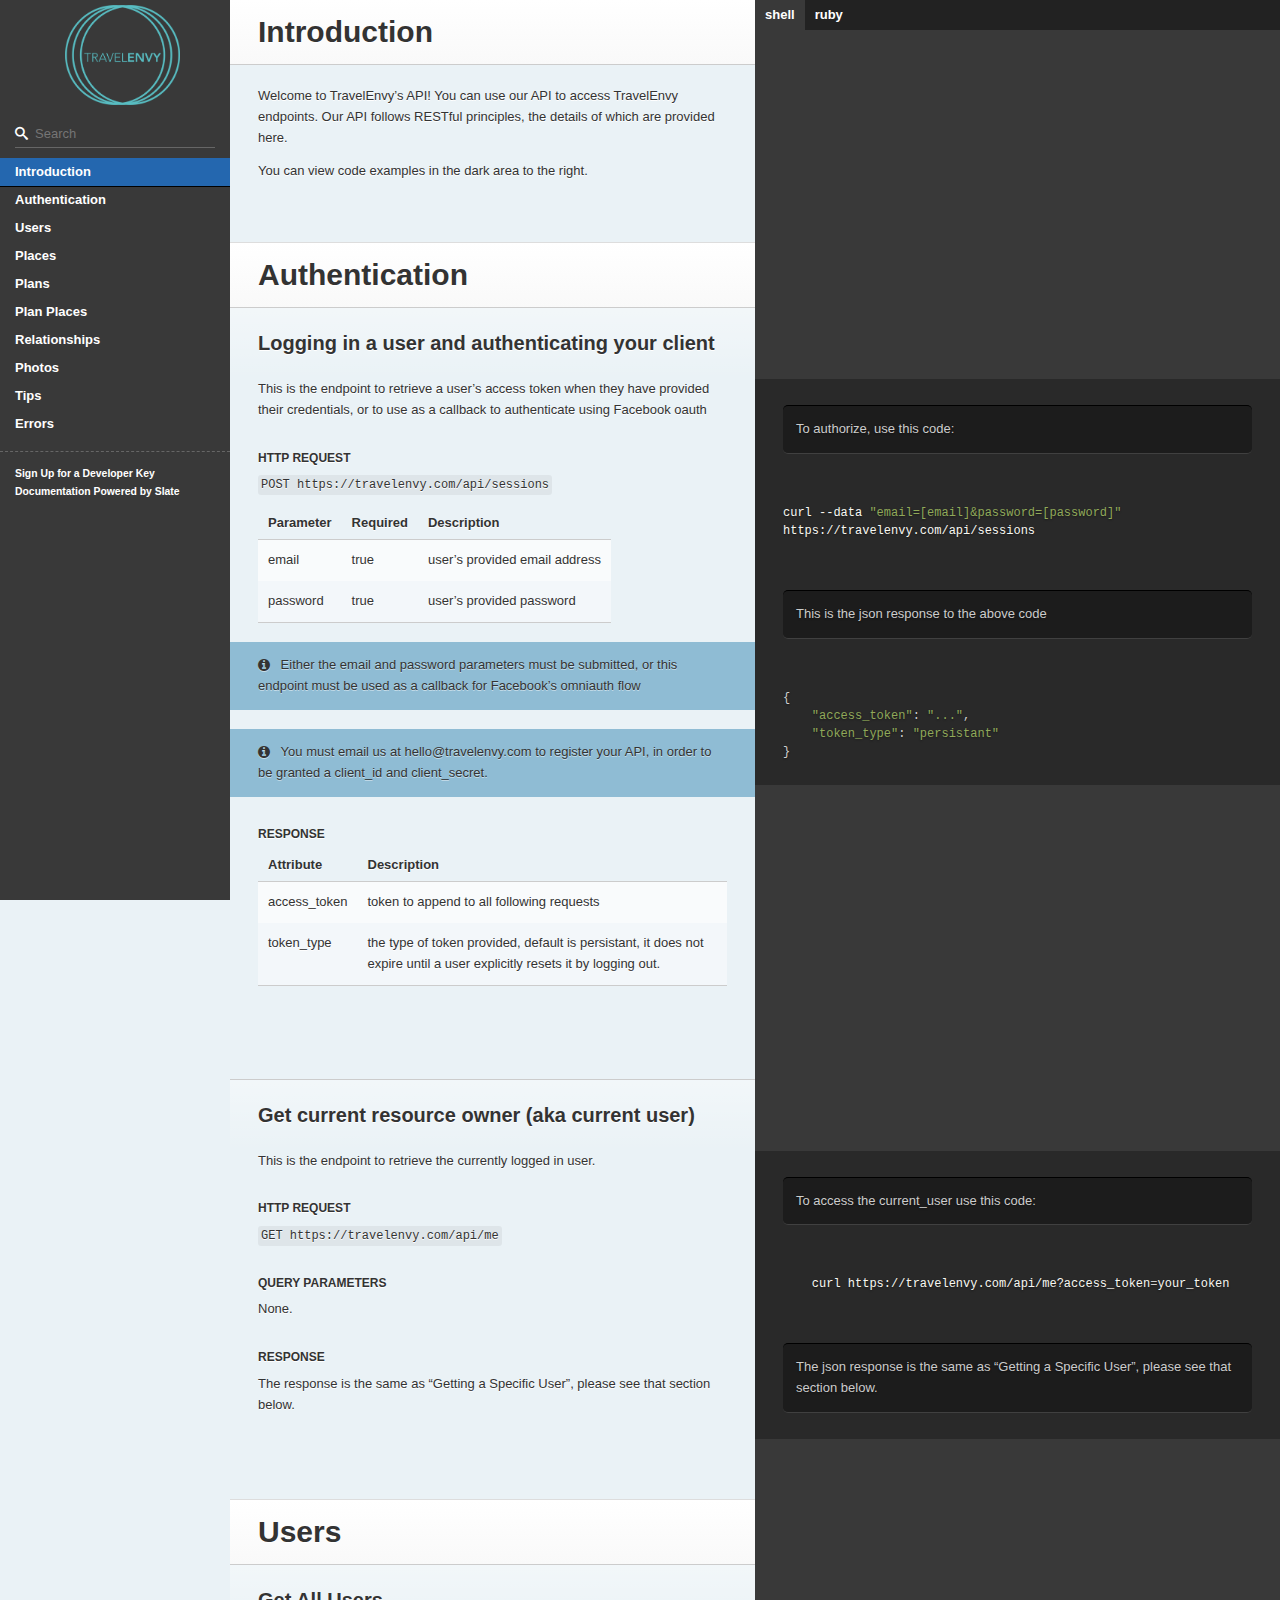
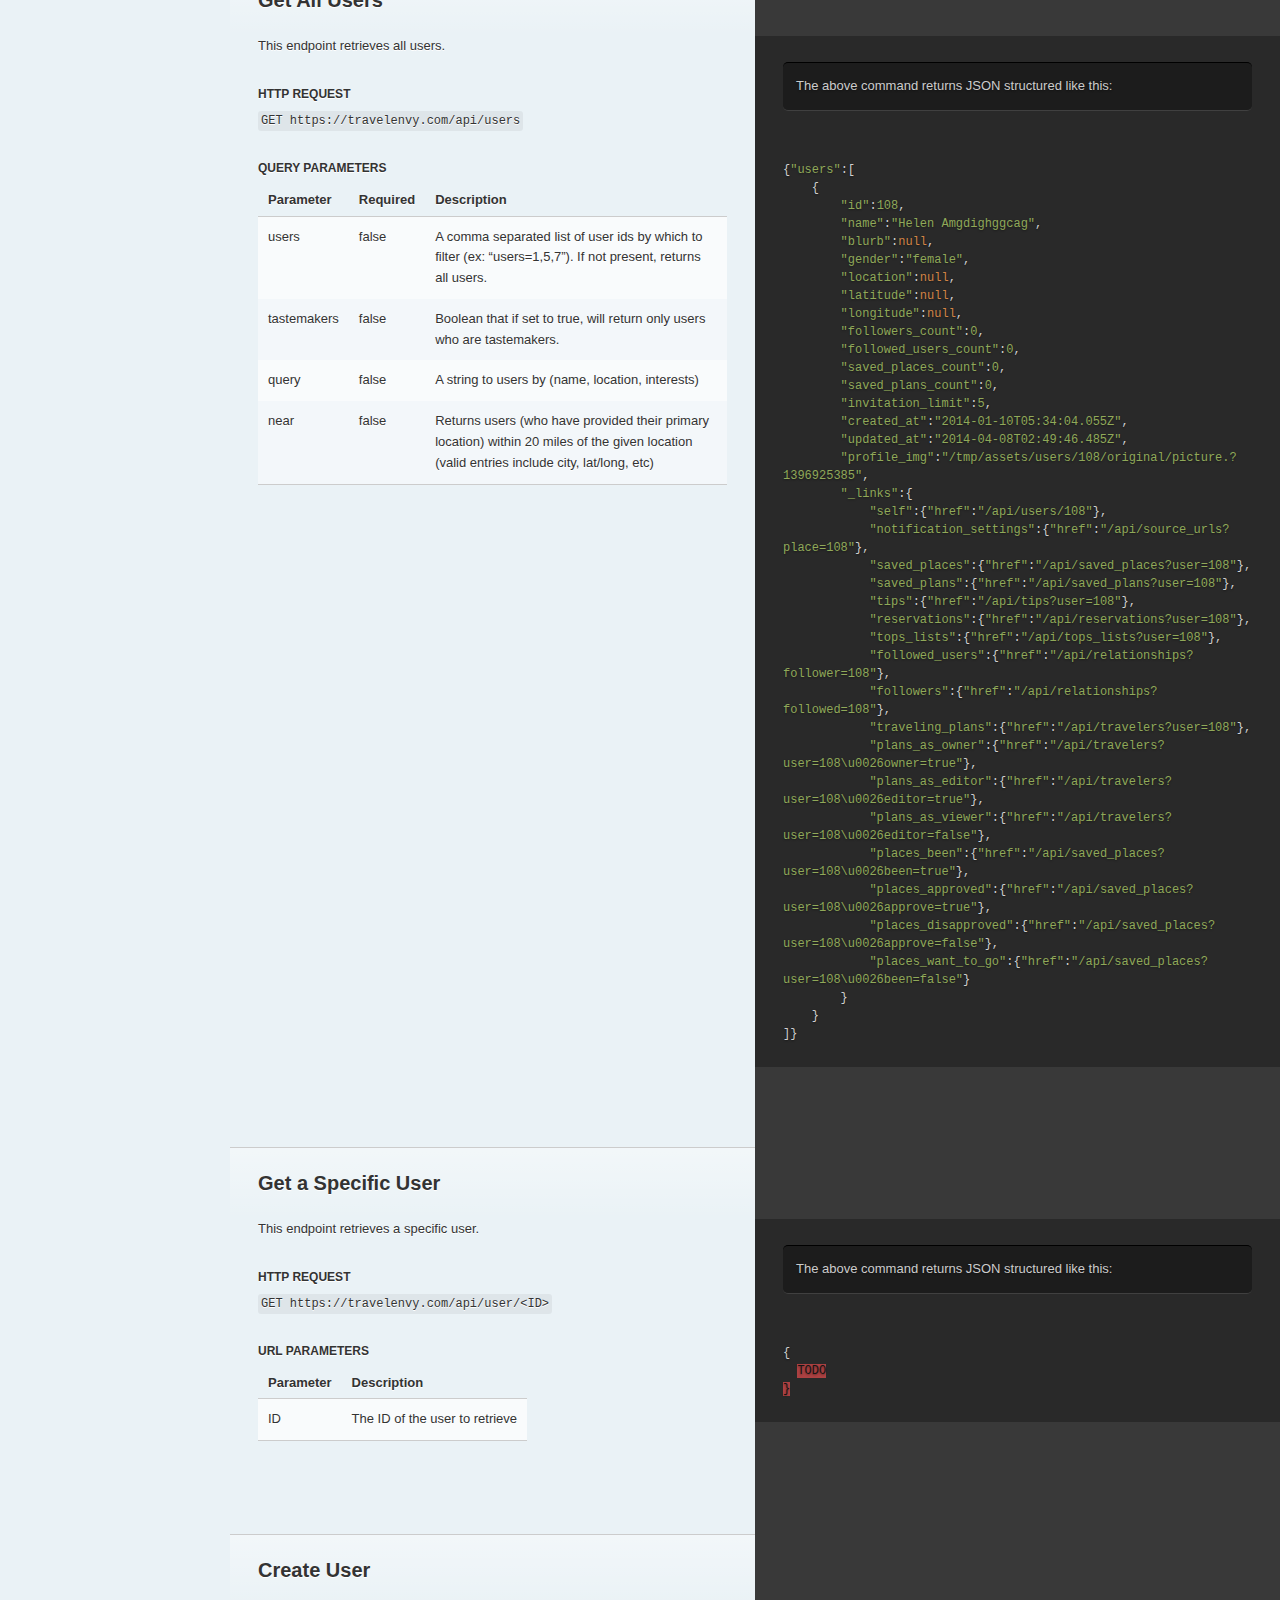
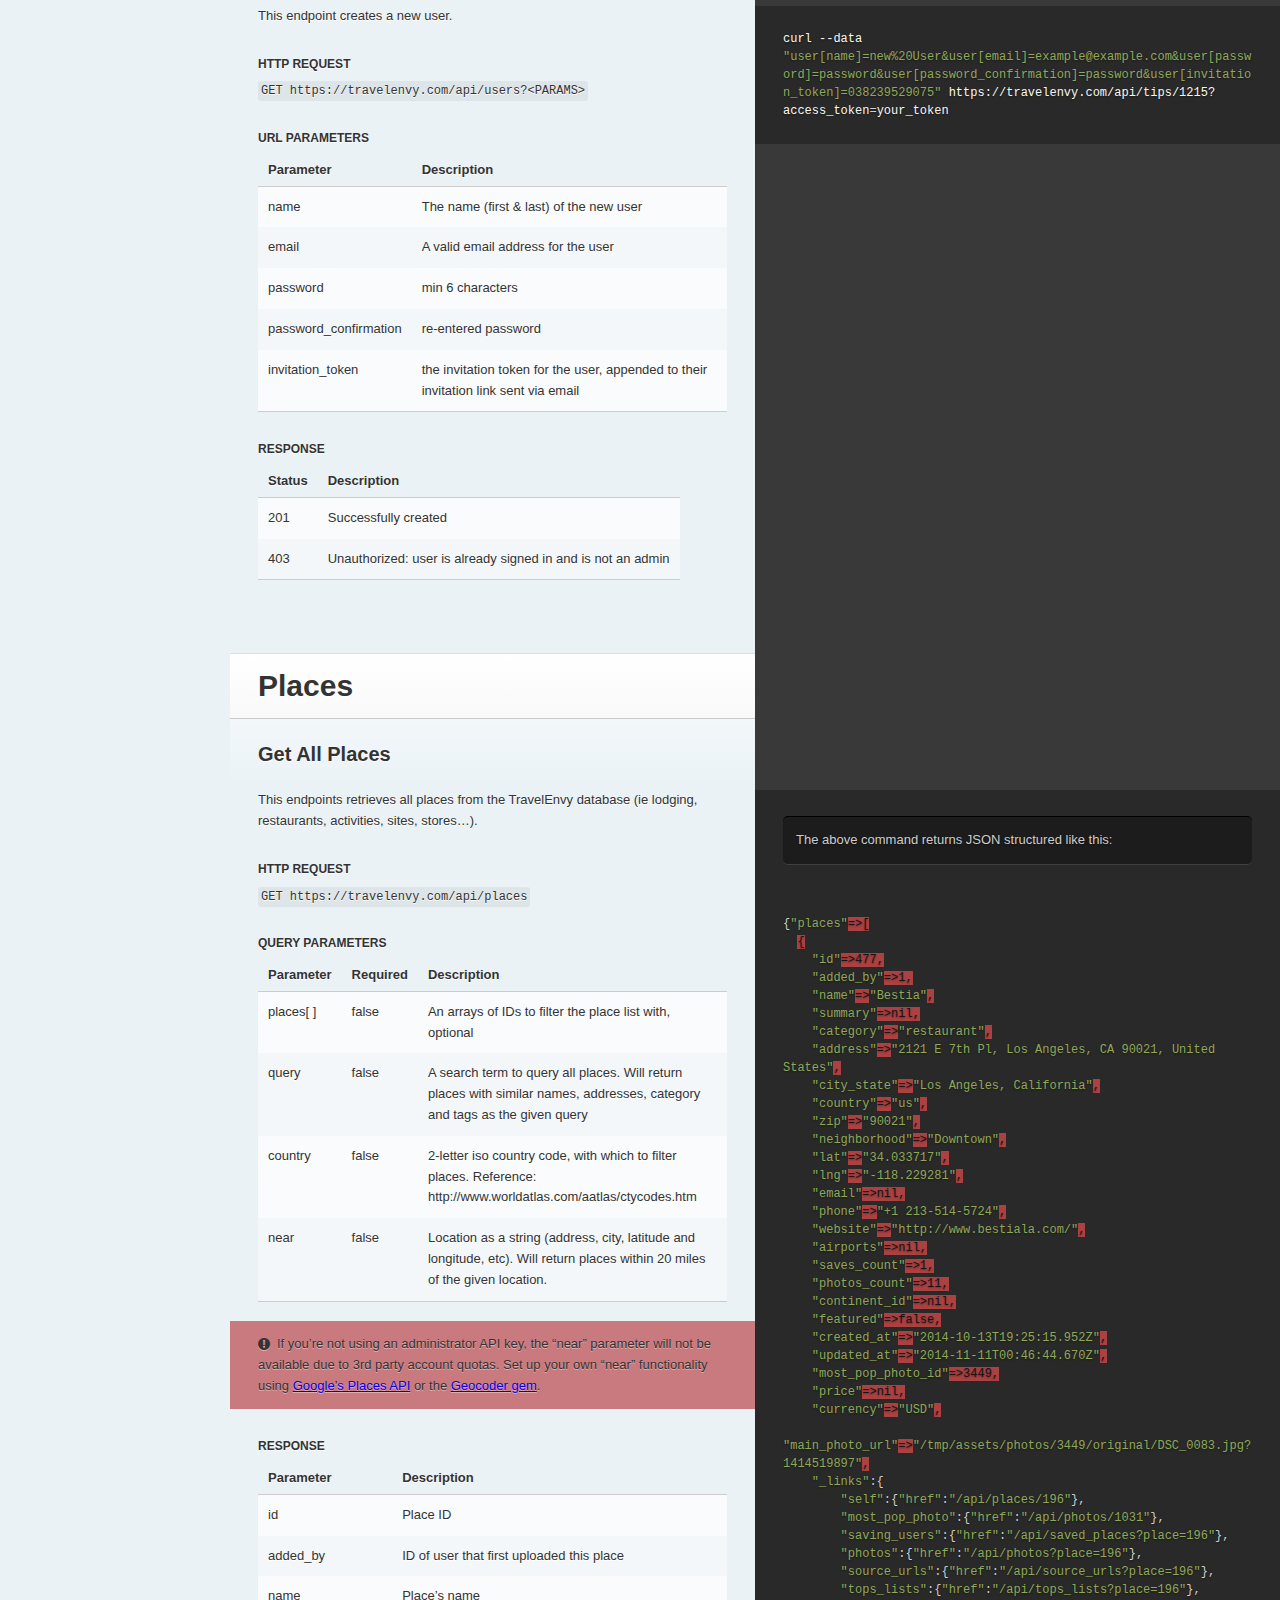
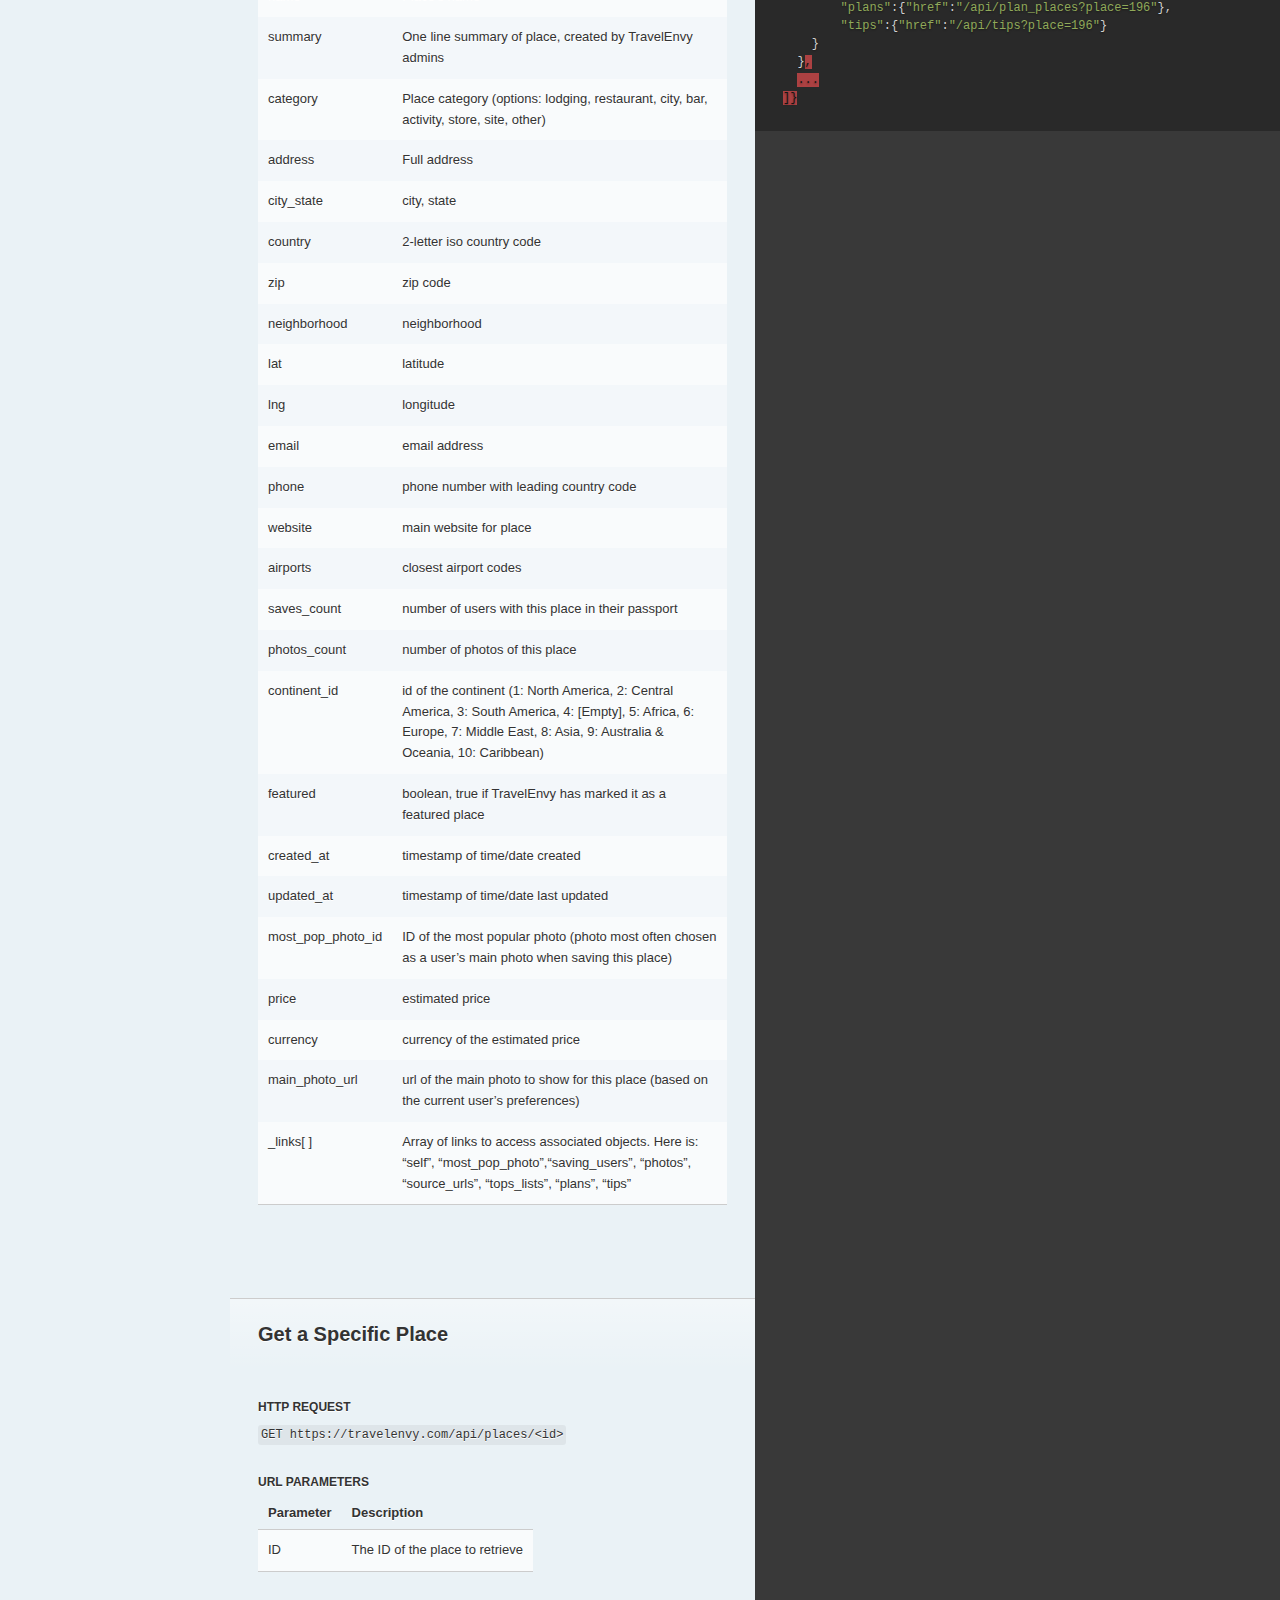
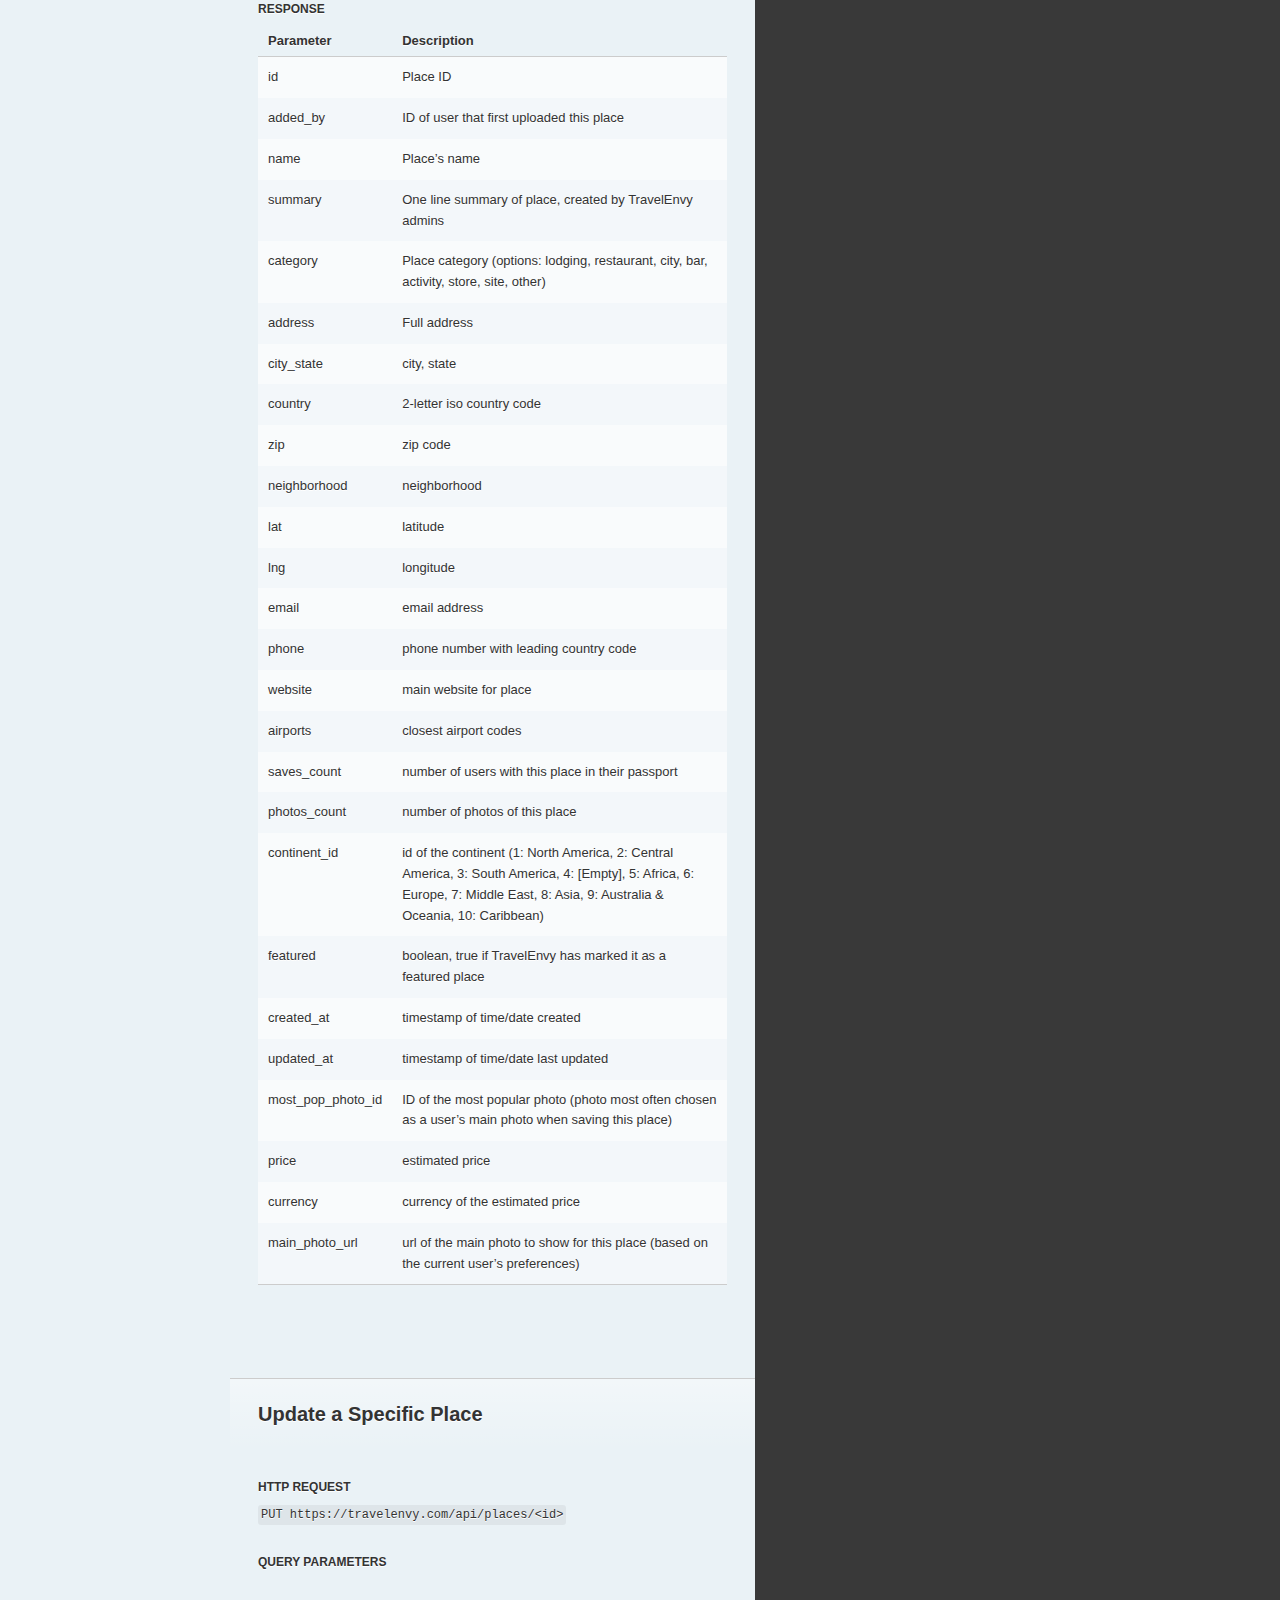
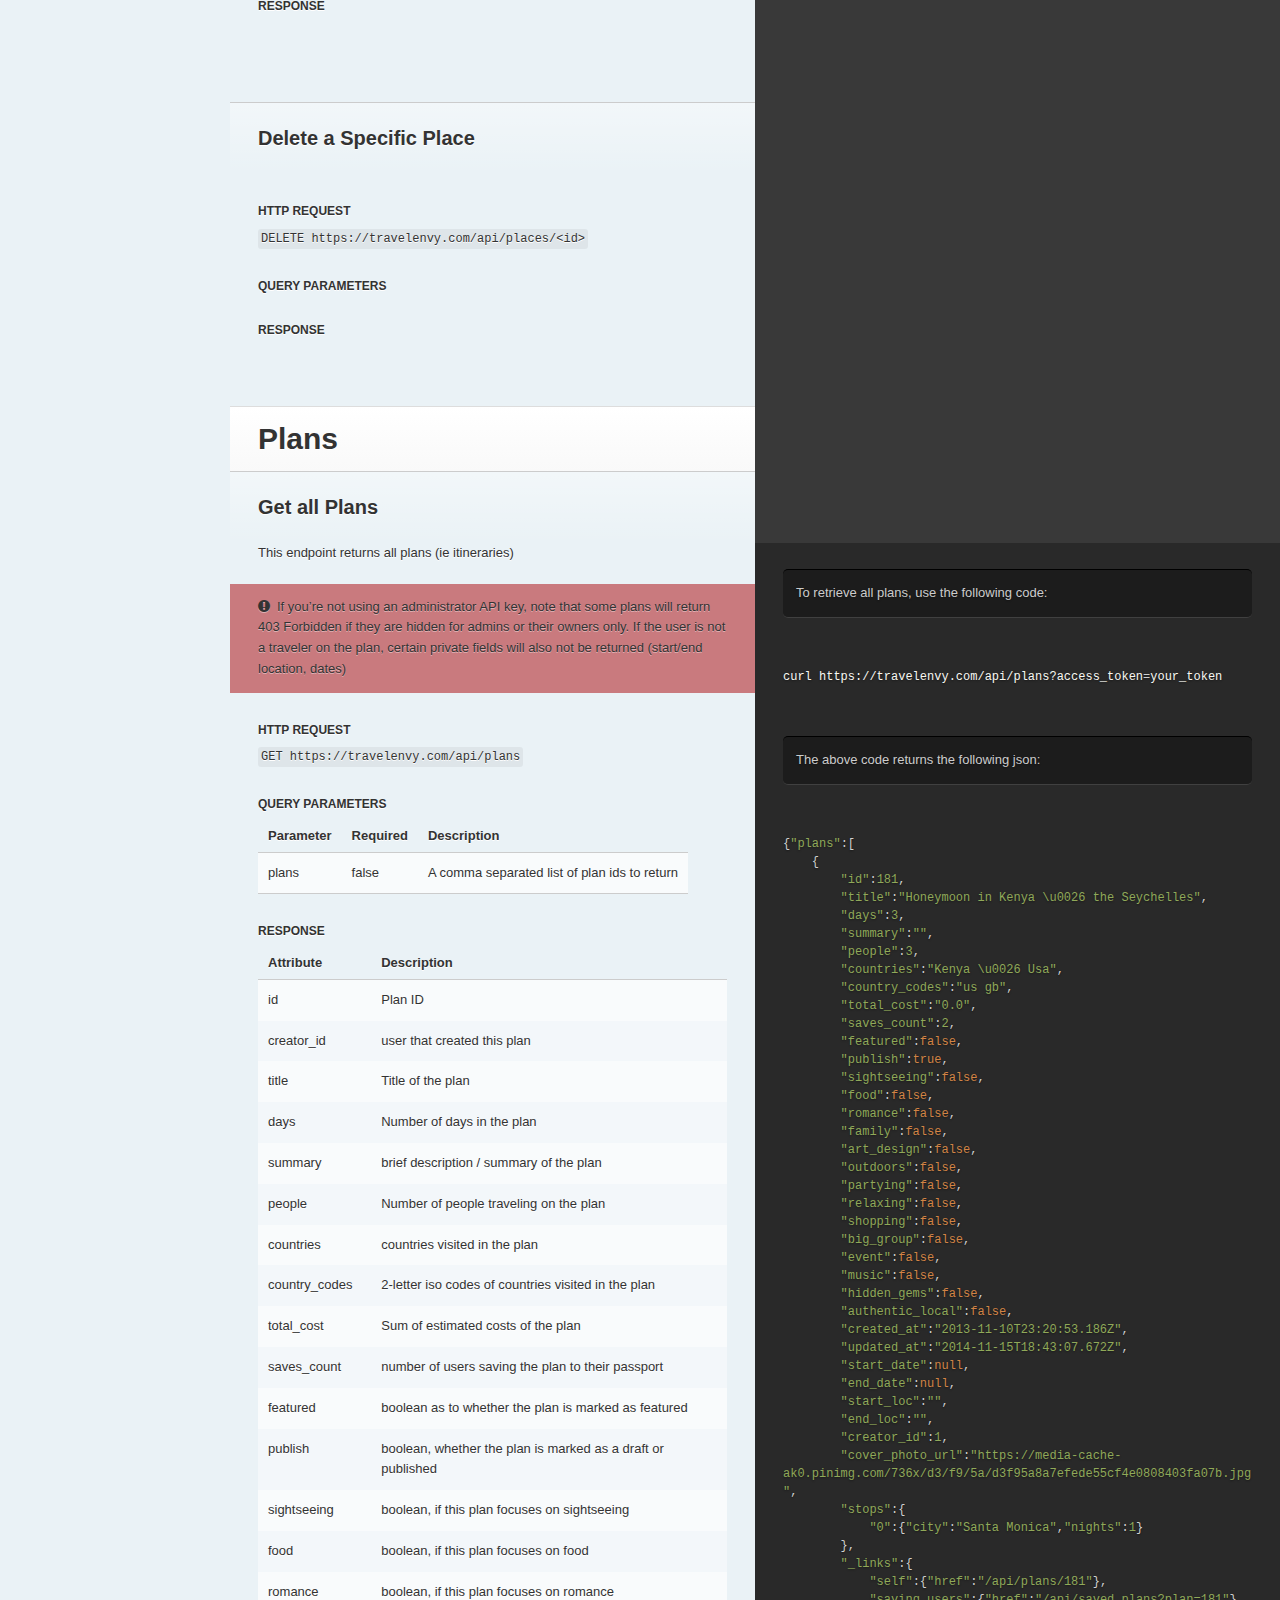
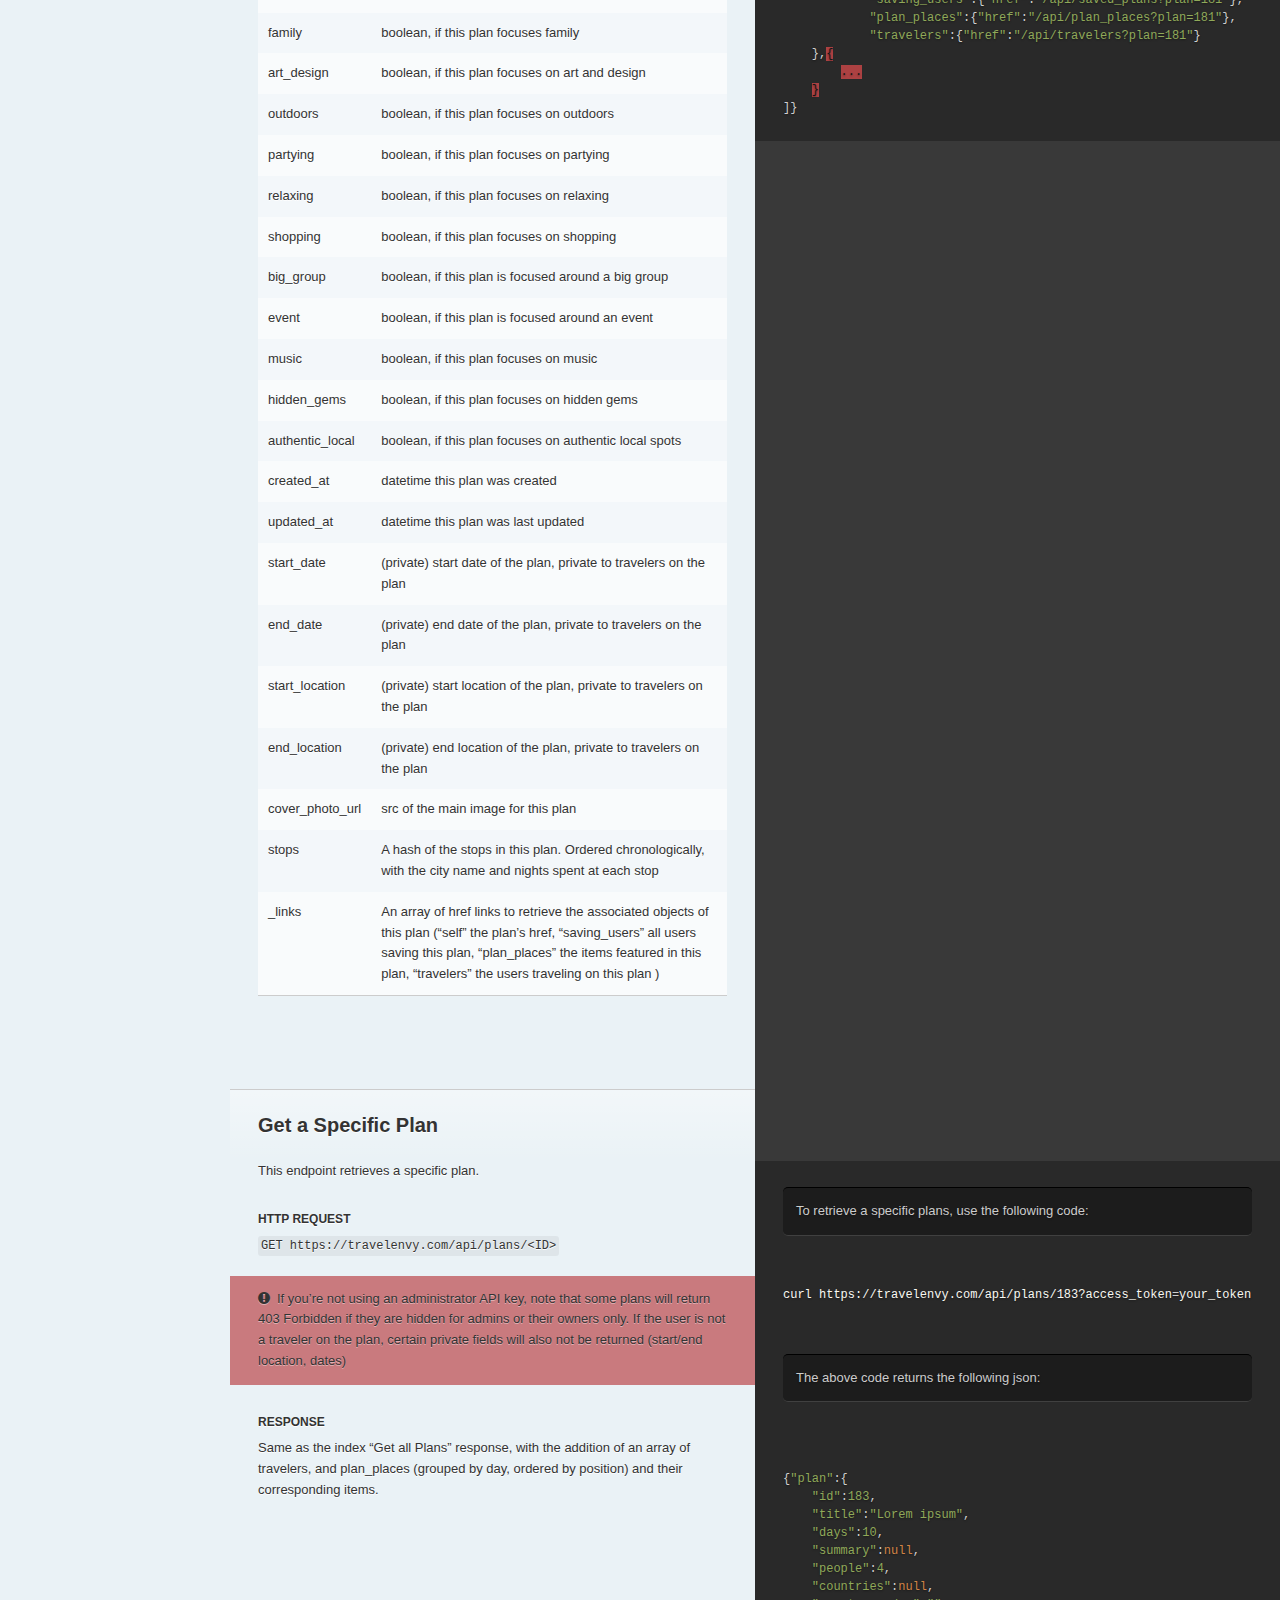
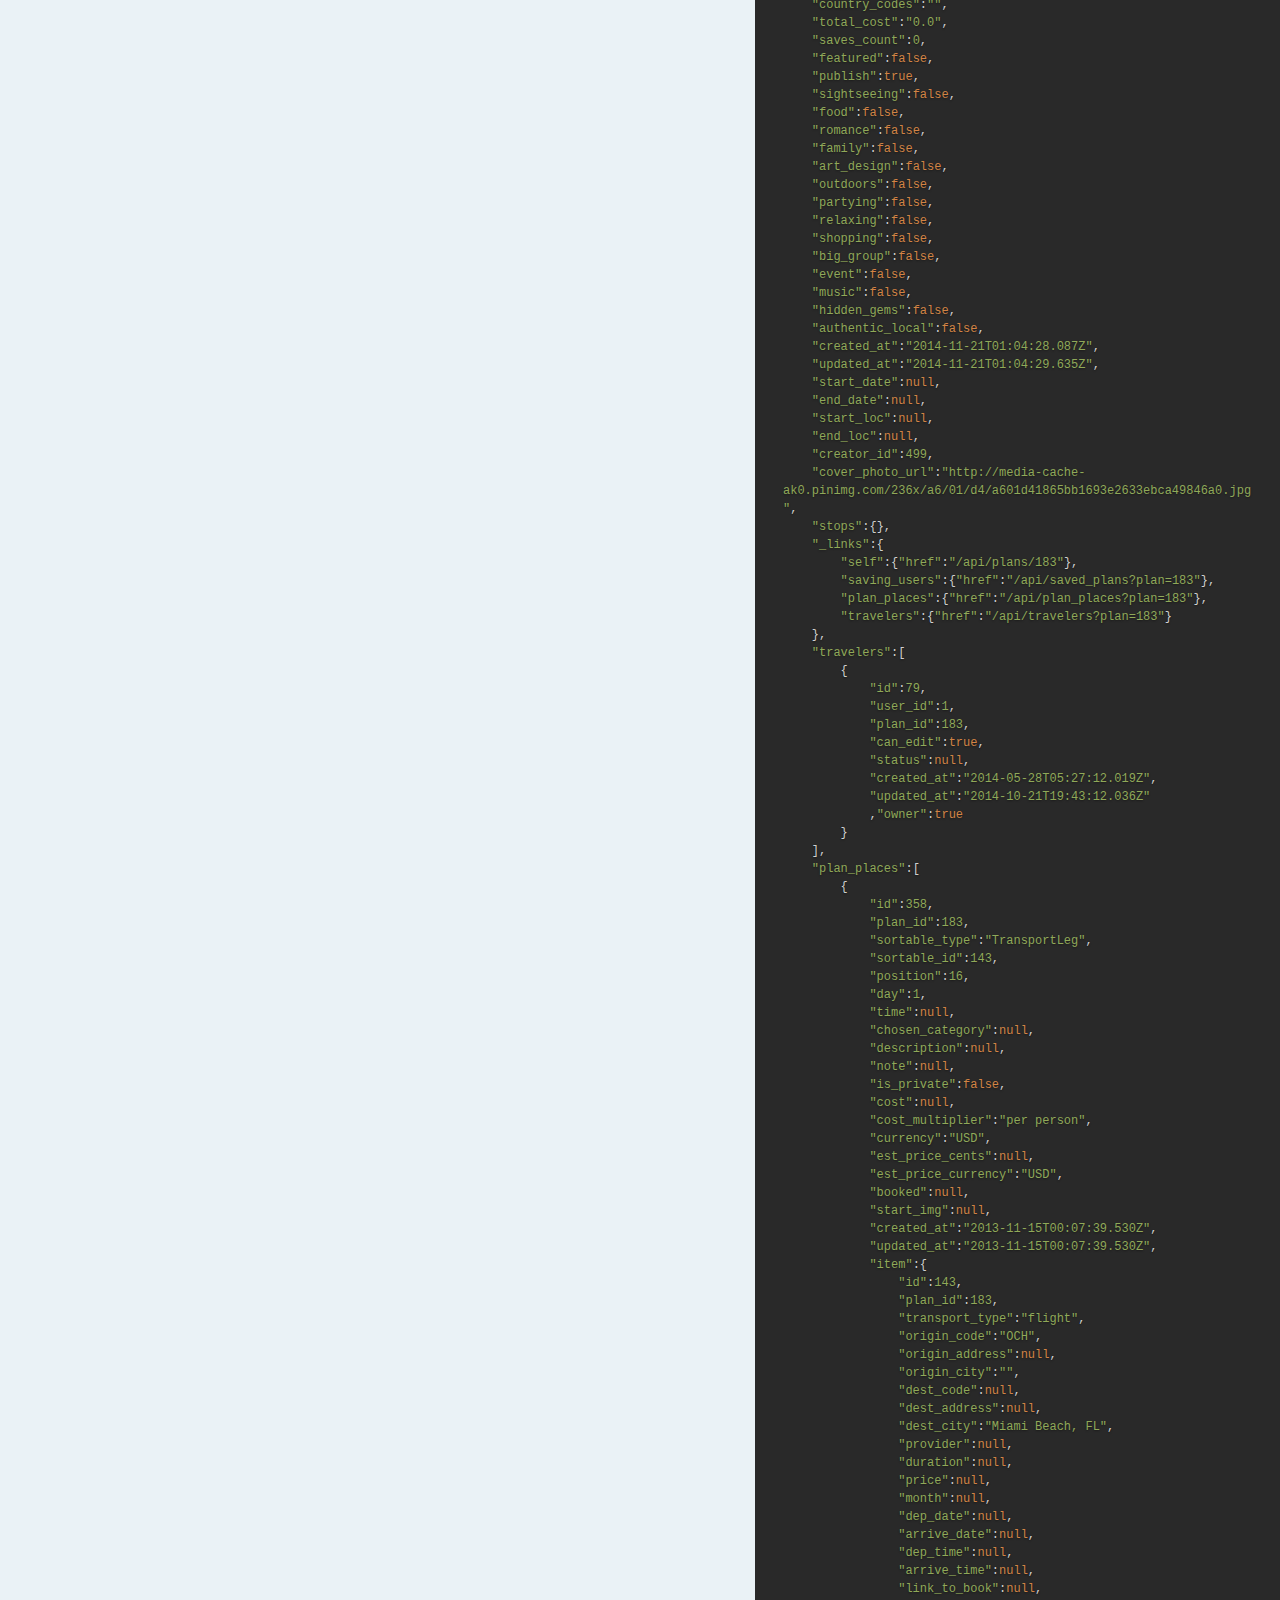
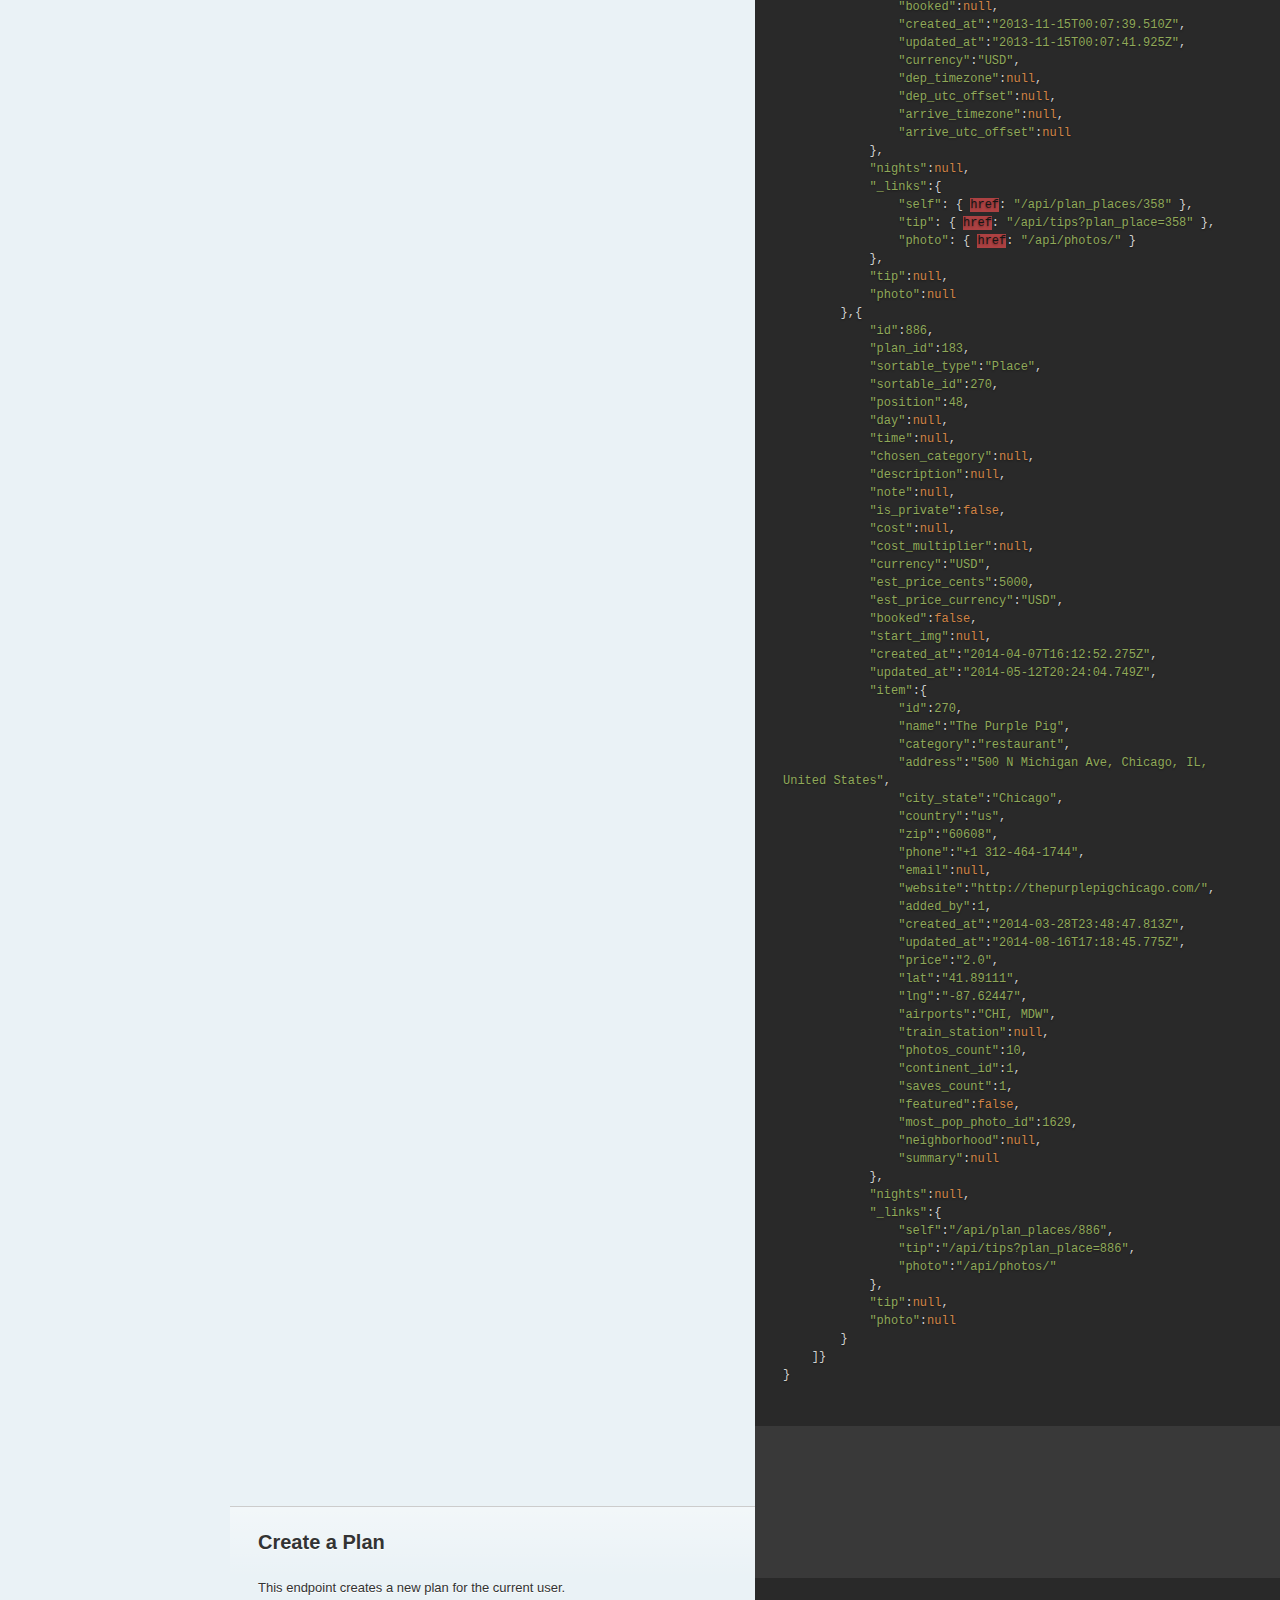
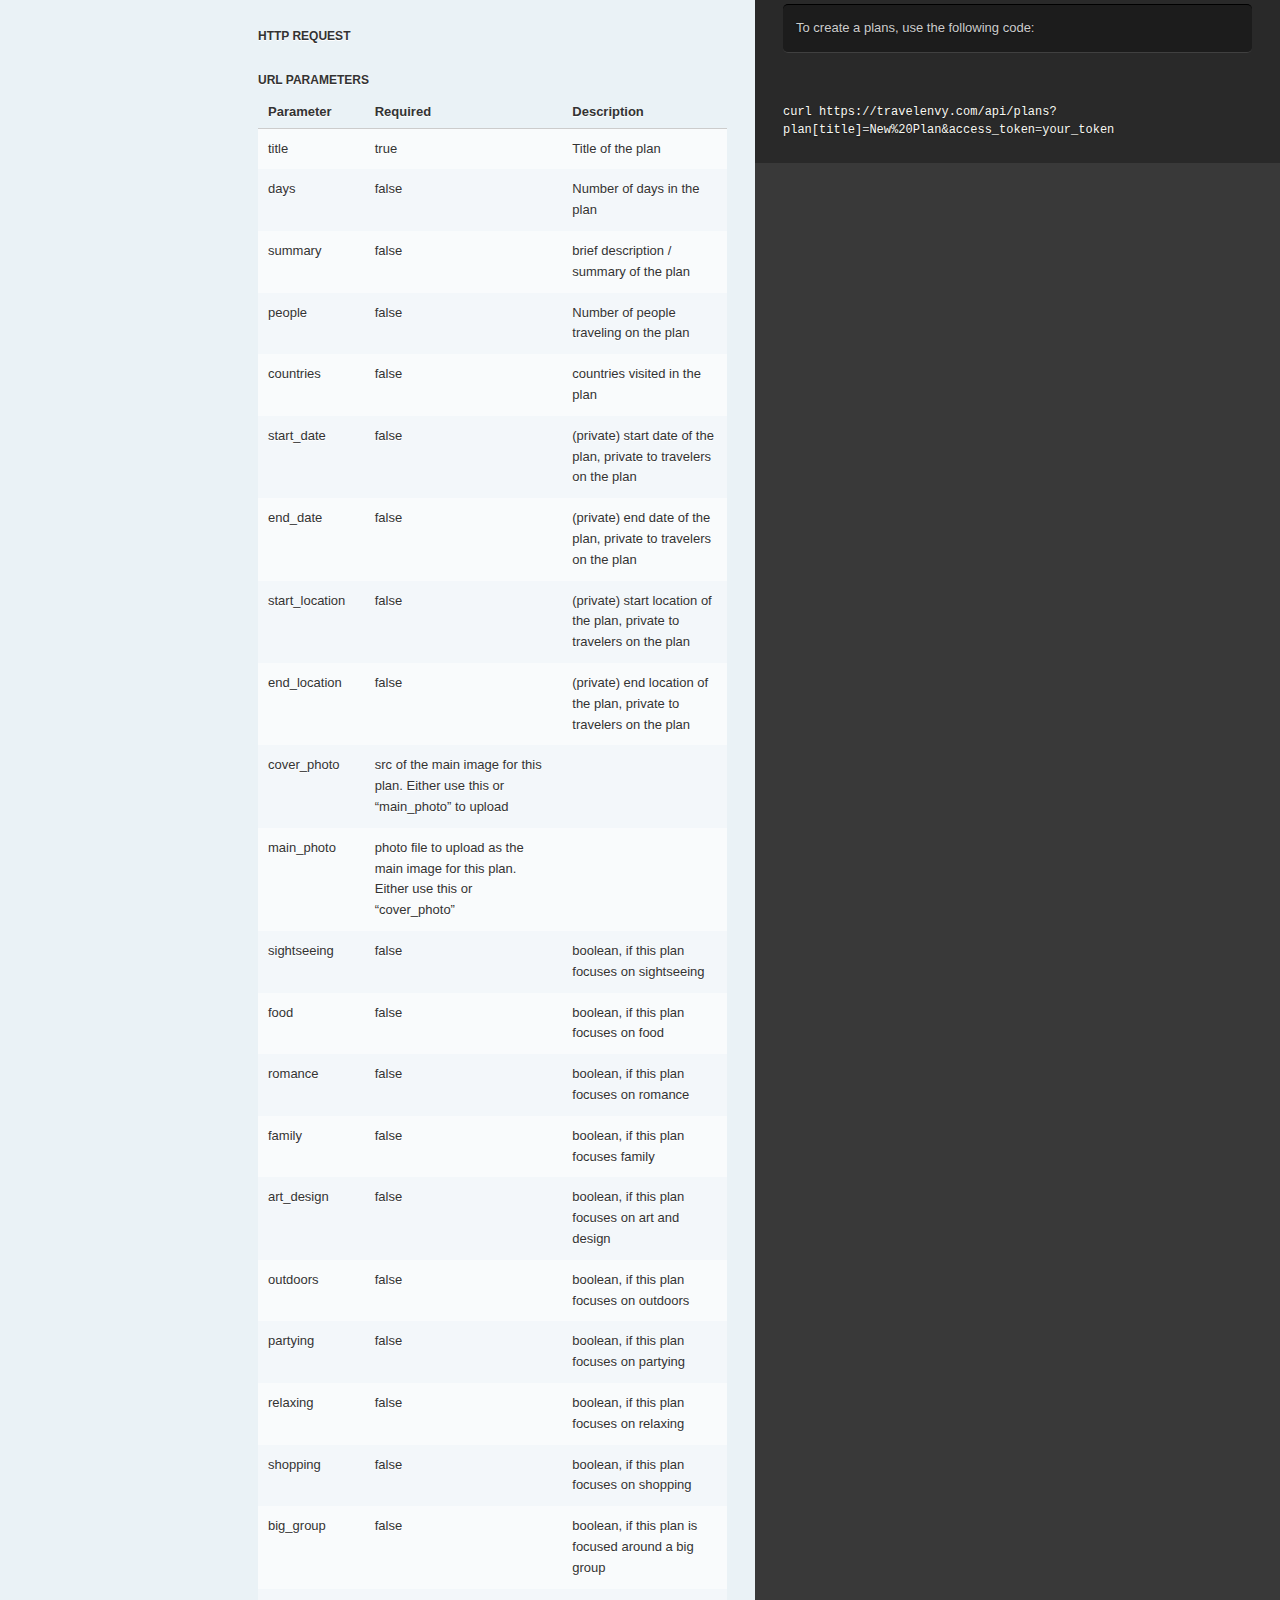
==== commit 9ba407da: "Site updated to 401ba26" ====
--- a/index.html
+++ b/index.html
@@ -54,7 +54,7 @@
 <blockquote>
 <p>To authorize, use this code:</p>
 </blockquote>
-<pre><code class="highlight shell">    curl --data <span class="s2">"email=[email]&amp;password=[password]"</span> https://travelenvy.com/api/sessions
+<pre><code class="highlight shell">curl --data <span class="s2">"email=[email]&amp;password=[password]"</span> https://travelenvy.com/api/sessions
 </code></pre>
 <pre><code class="highlight ruby"><span class="c1">#In your ruby console:</span>
 <span class="nb">require</span> <span class="s1">'oauth2'</span>
@@ -163,9 +163,44 @@
 <blockquote>
 <p>The above command returns JSON structured like this:</p>
 </blockquote>
-<pre><code class="highlight json"><span class="p">[</span><span class="w">
-
-</span><span class="p">]</span><span class="w">
+<pre><code class="highlight json"><span class="p">{</span><span class="s2">"users"</span><span class="p">:[</span><span class="w">
+    </span><span class="p">{</span><span class="w">
+        </span><span class="s2">"id"</span><span class="p">:</span><span class="mi">108</span><span class="p">,</span><span class="w">
+        </span><span class="s2">"name"</span><span class="p">:</span><span class="s2">"Helen Amgdighggcag"</span><span class="p">,</span><span class="w">
+        </span><span class="s2">"blurb"</span><span class="p">:</span><span class="kc">null</span><span class="p">,</span><span class="w">
+        </span><span class="s2">"gender"</span><span class="p">:</span><span class="s2">"female"</span><span class="p">,</span><span class="w">
+        </span><span class="s2">"location"</span><span class="p">:</span><span class="kc">null</span><span class="p">,</span><span class="w">
+        </span><span class="s2">"latitude"</span><span class="p">:</span><span class="kc">null</span><span class="p">,</span><span class="w">
+        </span><span class="s2">"longitude"</span><span class="p">:</span><span class="kc">null</span><span class="p">,</span><span class="w">
+        </span><span class="s2">"followers_count"</span><span class="p">:</span><span class="mi">0</span><span class="p">,</span><span class="w">
+        </span><span class="s2">"followed_users_count"</span><span class="p">:</span><span class="mi">0</span><span class="p">,</span><span class="w">
+        </span><span class="s2">"saved_places_count"</span><span class="p">:</span><span class="mi">0</span><span class="p">,</span><span class="w">
+        </span><span class="s2">"saved_plans_count"</span><span class="p">:</span><span class="mi">0</span><span class="p">,</span><span class="w">
+        </span><span class="s2">"invitation_limit"</span><span class="p">:</span><span class="mi">5</span><span class="p">,</span><span class="w">
+        </span><span class="s2">"created_at"</span><span class="p">:</span><span class="s2">"2014-01-10T05:34:04.055Z"</span><span class="p">,</span><span class="w">
+        </span><span class="s2">"updated_at"</span><span class="p">:</span><span class="s2">"2014-04-08T02:49:46.485Z"</span><span class="p">,</span><span class="w">
+        </span><span class="s2">"profile_img"</span><span class="p">:</span><span class="s2">"/tmp/assets/users/108/original/picture.?1396925385"</span><span class="p">,</span><span class="w">
+        </span><span class="s2">"_links"</span><span class="p">:{</span><span class="w">
+            </span><span class="s2">"self"</span><span class="p">:{</span><span class="s2">"href"</span><span class="p">:</span><span class="s2">"/api/users/108"</span><span class="p">},</span><span class="w">
+            </span><span class="s2">"notification_settings"</span><span class="p">:{</span><span class="s2">"href"</span><span class="p">:</span><span class="s2">"/api/source_urls?place=108"</span><span class="p">},</span><span class="w">
+            </span><span class="s2">"saved_places"</span><span class="p">:{</span><span class="s2">"href"</span><span class="p">:</span><span class="s2">"/api/saved_places?user=108"</span><span class="p">},</span><span class="w">
+            </span><span class="s2">"saved_plans"</span><span class="p">:{</span><span class="s2">"href"</span><span class="p">:</span><span class="s2">"/api/saved_plans?user=108"</span><span class="p">},</span><span class="w">
+            </span><span class="s2">"tips"</span><span class="p">:{</span><span class="s2">"href"</span><span class="p">:</span><span class="s2">"/api/tips?user=108"</span><span class="p">},</span><span class="w">
+            </span><span class="s2">"reservations"</span><span class="p">:{</span><span class="s2">"href"</span><span class="p">:</span><span class="s2">"/api/reservations?user=108"</span><span class="p">},</span><span class="w">
+            </span><span class="s2">"tops_lists"</span><span class="p">:{</span><span class="s2">"href"</span><span class="p">:</span><span class="s2">"/api/tops_lists?user=108"</span><span class="p">},</span><span class="w">
+            </span><span class="s2">"followed_users"</span><span class="p">:{</span><span class="s2">"href"</span><span class="p">:</span><span class="s2">"/api/relationships?follower=108"</span><span class="p">},</span><span class="w">
+            </span><span class="s2">"followers"</span><span class="p">:{</span><span class="s2">"href"</span><span class="p">:</span><span class="s2">"/api/relationships?followed=108"</span><span class="p">},</span><span class="w">
+            </span><span class="s2">"traveling_plans"</span><span class="p">:{</span><span class="s2">"href"</span><span class="p">:</span><span class="s2">"/api/travelers?user=108"</span><span class="p">},</span><span class="w">
+            </span><span class="s2">"plans_as_owner"</span><span class="p">:{</span><span class="s2">"href"</span><span class="p">:</span><span class="s2">"/api/travelers?user=108\u0026owner=true"</span><span class="p">},</span><span class="w">
+            </span><span class="s2">"plans_as_editor"</span><span class="p">:{</span><span class="s2">"href"</span><span class="p">:</span><span class="s2">"/api/travelers?user=108\u0026editor=true"</span><span class="p">},</span><span class="w">
+            </span><span class="s2">"plans_as_viewer"</span><span class="p">:{</span><span class="s2">"href"</span><span class="p">:</span><span class="s2">"/api/travelers?user=108\u0026editor=false"</span><span class="p">},</span><span class="w">
+            </span><span class="s2">"places_been"</span><span class="p">:{</span><span class="s2">"href"</span><span class="p">:</span><span class="s2">"/api/saved_places?user=108\u0026been=true"</span><span class="p">},</span><span class="w">
+            </span><span class="s2">"places_approved"</span><span class="p">:{</span><span class="s2">"href"</span><span class="p">:</span><span class="s2">"/api/saved_places?user=108\u0026approve=true"</span><span class="p">},</span><span class="w">
+            </span><span class="s2">"places_disapproved"</span><span class="p">:{</span><span class="s2">"href"</span><span class="p">:</span><span class="s2">"/api/saved_places?user=108\u0026approve=false"</span><span class="p">},</span><span class="w">
+            </span><span class="s2">"places_want_to_go"</span><span class="p">:{</span><span class="s2">"href"</span><span class="p">:</span><span class="s2">"/api/saved_places?user=108\u0026been=false"</span><span class="p">}</span><span class="w">
+        </span><span class="p">}</span><span class="w">
+    </span><span class="p">}</span><span class="w">
+</span><span class="p">]}</span><span class="w">
 </span></code></pre>
 
 <p>This endpoint retrieves all users.</p>
@@ -228,6 +263,58 @@
 <td>The ID of the user to retrieve</td>
 </tr>
 </tbody></table>
+<h2 id='create-user'>Create User</h2><pre><code class="highlight shell">curl --data <span class="s2">"user[name]=new%20User&amp;user[email]=example@example.com&amp;user[password]=password&amp;user[password_confirmation]=password&amp;user[invitation_token]=038239529075"</span> https://travelenvy.com/api/tips/1215?access_token<span class="o">=</span>your_token
+</code></pre>
+<pre><code class="highlight ruby"> <span class="n">access</span><span class="p">.</span><span class="nf">post</span><span class="p">(</span><span class="s2">"/api/users?user[name]=new%20User&amp;user[email]=example@example.com&amp;user[password]=password&amp;user[password_confirmation]=password&amp;user[invitation_token]=038239529075"</span><span class="p">).</span><span class="nf">parsed</span>
+</code></pre>
+
+<p>This endpoint creates a new user.</p>
+<h3 id='http-request'>HTTP Request</h3>
+<p><code class="prettyprint">GET https://travelenvy.com/api/users?&lt;PARAMS&gt;</code></p>
+<h3 id='url-parameters'>URL Parameters</h3>
+<table><thead>
+<tr>
+<th>Parameter</th>
+<th>Description</th>
+</tr>
+</thead><tbody>
+<tr>
+<td>name</td>
+<td>The name (first &amp; last) of the new user</td>
+</tr>
+<tr>
+<td>email</td>
+<td>A valid email address for the user</td>
+</tr>
+<tr>
+<td>password</td>
+<td>min 6 characters</td>
+</tr>
+<tr>
+<td>password_confirmation</td>
+<td>re-entered password</td>
+</tr>
+<tr>
+<td>invitation_token</td>
+<td>the invitation token for the user, appended to their invitation link sent via email</td>
+</tr>
+</tbody></table>
+<h3 id='response'>Response</h3>
+<table><thead>
+<tr>
+<th>Status</th>
+<th>Description</th>
+</tr>
+</thead><tbody>
+<tr>
+<td>201</td>
+<td>Successfully created</td>
+</tr>
+<tr>
+<td>403</td>
+<td>Unauthorized: user is already signed in and is not an admin</td>
+</tr>
+</tbody></table>
 
           <h1 id='places'>Places</h1><h2 id='get-all-places'>Get All Places</h2><pre><code class="highlight ruby"><span class="n">access</span><span class="p">.</span><span class="nf">get</span><span class="p">(</span><span class="s2">"/api/places"</span><span class="p">).</span><span class="nf">parsed</span>
 
@@ -241,40 +328,6 @@
 </blockquote>
 <pre><code class="highlight json"><span class="p">{</span><span class="s2">"places"</span><span class="err">=&gt;[</span><span class="w">
   </span><span class="err">{</span><span class="w">
-    </span><span class="s2">"id"</span><span class="err">=&gt;401,</span><span class="w"> 
-    </span><span class="s2">"added_by"</span><span class="err">=&gt;1,</span><span class="w"> 
-    </span><span class="s2">"name"</span><span class="err">=&gt;</span><span class="s2">"The London EDITION"</span><span class="err">,</span><span class="w"> 
-    </span><span class="s2">"summary"</span><span class="err">=&gt;</span><span class="s2">"New hotspot hotel on the edge of London's SoHo neighborhood"</span><span class="err">,</span><span class="w"> 
-    </span><span class="s2">"category"</span><span class="err">=&gt;</span><span class="s2">"lodging"</span><span class="err">,</span><span class="w"> 
-    </span><span class="s2">"address"</span><span class="err">=&gt;</span><span class="s2">"10 Berners Street, London, United Kingdom"</span><span class="err">,</span><span class="w"> 
-    </span><span class="s2">"city_state"</span><span class="err">=&gt;</span><span class="s2">"London"</span><span class="err">,</span><span class="w"> 
-    </span><span class="s2">"country"</span><span class="err">=&gt;</span><span class="s2">"gb"</span><span class="err">,</span><span class="w"> 
-    </span><span class="s2">"zip"</span><span class="err">=&gt;nil,</span><span class="w"> 
-    </span><span class="s2">"neighborhood"</span><span class="err">=&gt;</span><span class="s2">"SoHo"</span><span class="err">,</span><span class="w"> 
-    </span><span class="s2">"lat"</span><span class="err">=&gt;</span><span class="s2">"51.516773"</span><span class="err">,</span><span class="w"> 
-    </span><span class="s2">"lng"</span><span class="err">=&gt;</span><span class="s2">"-0.136334"</span><span class="err">,</span><span class="w"> 
-    </span><span class="s2">"email"</span><span class="err">=&gt;nil,</span><span class="w"> 
-    </span><span class="s2">"phone"</span><span class="err">=&gt;</span><span class="s2">"+44 20 7781 0000"</span><span class="err">,</span><span class="w"> 
-    </span><span class="s2">"website"</span><span class="err">=&gt;</span><span class="s2">"http://www.edition-hotels.marriott.com/london"</span><span class="err">,</span><span class="w"> 
-    </span><span class="s2">"price"</span><span class="err">=&gt;</span><span class="s2">"477.00"</span><span class="err">,</span><span class="w">
-    </span><span class="s2">"currency"</span><span class="err">=&gt;</span><span class="s2">"USD"</span><span class="err">,</span><span class="w"> 
-    </span><span class="s2">"airports"</span><span class="err">=&gt;</span><span class="s2">"Gatwick Airport,Stansted Airport,London Luton Airport,"</span><span class="err">,</span><span class="w"> 
-    </span><span class="s2">"saves_count"</span><span class="err">=&gt;1,</span><span class="w"> 
-    </span><span class="s2">"photos_count"</span><span class="err">=&gt;10,</span><span class="w"> 
-    </span><span class="s2">"continent_id"</span><span class="err">=&gt;6,</span><span class="w"> 
-    </span><span class="s2">"featured"</span><span class="err">=&gt;false,</span><span class="w"> 
-    </span><span class="s2">"created_at"</span><span class="err">=&gt;</span><span class="s2">"2014-06-27T03:39:36.165Z"</span><span class="err">,</span><span class="w"> 
-    </span><span class="s2">"updated_at"</span><span class="err">=&gt;</span><span class="s2">"2014-07-24T19:18:33.162Z"</span><span class="err">,</span><span class="w"> 
-    </span><span class="s2">"most_pop_photo_id"</span><span class="err">=&gt;2763,</span><span class="w"> 
-    </span><span class="s2">"main_photo_url"</span><span class="err">=&gt;</span><span class="s2">"/tmp/assets/photos/2763/original/520.?1403840443"</span><span class="err">,</span><span class="w"> 
-    </span><span class="s2">"saving_user_ids"</span><span class="err">=&gt;[1],</span><span class="w"> 
-    </span><span class="s2">"photo_ids"</span><span class="err">=&gt;[2763,</span><span class="w"> </span><span class="err">2762,</span><span class="w"> </span><span class="err">2761,</span><span class="w"> </span><span class="err">2760,</span><span class="w"> </span><span class="err">2759,</span><span class="w"> </span><span class="err">2758,</span><span class="w"> </span><span class="err">2757,</span><span class="w"> </span><span class="err">2756,</span><span class="w"> </span><span class="err">2755,</span><span class="w"> </span><span class="err">2754],</span><span class="w"> 
-    </span><span class="s2">"source_url_ids"</span><span class="err">=&gt;[],</span><span class="w"> 
-    </span><span class="s2">"plan_ids"</span><span class="err">=&gt;[255],</span><span class="w"> 
-    </span><span class="s2">"tops_list_ids"</span><span class="err">=&gt;[],</span><span class="w"> 
-    </span><span class="s2">"tip_ids"</span><span class="err">=&gt;[]</span><span class="w">
-  </span><span class="err">},</span><span class="w">
-  </span><span class="p">{</span><span class="w">
     </span><span class="s2">"id"</span><span class="err">=&gt;477,</span><span class="w"> 
     </span><span class="s2">"added_by"</span><span class="err">=&gt;1,</span><span class="w"> 
     </span><span class="s2">"name"</span><span class="err">=&gt;</span><span class="s2">"Bestia"</span><span class="err">,</span><span class="w"> 
@@ -311,7 +364,9 @@
         </span><span class="s2">"plans"</span><span class="p">:{</span><span class="s2">"href"</span><span class="p">:</span><span class="s2">"/api/plan_places?place=196"</span><span class="p">},</span><span class="w">
         </span><span class="s2">"tips"</span><span class="p">:{</span><span class="s2">"href"</span><span class="p">:</span><span class="s2">"/api/tips?place=196"</span><span class="p">}</span><span class="w">
     </span><span class="p">}</span><span class="w">
-</span><span class="err">]</span><span class="p">}</span><span class="w">
+  </span><span class="p">}</span><span class="err">,</span><span class="w">
+  </span><span class="err">...</span><span class="w">
+</span><span class="err">]}</span><span class="w">
 </span></code></pre>
 
 <p>This endpoints retrieves all places from the TravelEnvy database (ie lodging, restaurants, activities, sites, stores&hellip;).</p>
@@ -595,13 +650,70 @@
 <h3 id='query-parameters'>Query Parameters</h3><h3 id='response'>Response</h3><h2 id='delete-a-specific-place'>Delete a Specific Place</h2><h3 id='http-request'>HTTP Request</h3>
 <p><code class="prettyprint">DELETE https://travelenvy.com/api/places/&lt;id&gt;</code></p>
 <h3 id='query-parameters'>Query Parameters</h3><h3 id='response'>Response</h3>
-          <h1 id='plans'>Plans</h1><h2 id='get-all-plans'>Get all Plans</h2><pre><code class="highlight ruby"></code></pre>
-<pre><code class="highlight shell"></code></pre>
-<pre><code class="highlight json"></code></pre>
+          <h1 id='plans'>Plans</h1><h2 id='get-all-plans'>Get all Plans</h2>
+<blockquote>
+<p>To retrieve all plans, use the following code:</p>
+</blockquote>
+<pre><code class="highlight ruby"><span class="n">access</span><span class="p">.</span><span class="nf">get</span><span class="p">(</span><span class="s2">"/api/plans"</span><span class="p">).</span><span class="nf">parsed</span>
+</code></pre>
+<pre><code class="highlight shell">curl https://travelenvy.com/api/plans?access_token<span class="o">=</span>your_token
+</code></pre>
+
+<blockquote>
+<p>The above code returns the following json:</p>
+</blockquote>
+<pre><code class="highlight json"><span class="p">{</span><span class="s2">"plans"</span><span class="p">:[</span><span class="w">
+    </span><span class="p">{</span><span class="w">
+        </span><span class="s2">"id"</span><span class="p">:</span><span class="mi">181</span><span class="p">,</span><span class="w">
+        </span><span class="s2">"title"</span><span class="p">:</span><span class="s2">"Honeymoon in Kenya \u0026 the Seychelles"</span><span class="p">,</span><span class="w">
+        </span><span class="s2">"days"</span><span class="p">:</span><span class="mi">3</span><span class="p">,</span><span class="w">
+        </span><span class="s2">"summary"</span><span class="p">:</span><span class="s2">""</span><span class="p">,</span><span class="w">
+        </span><span class="s2">"people"</span><span class="p">:</span><span class="mi">3</span><span class="p">,</span><span class="w">
+        </span><span class="s2">"countries"</span><span class="p">:</span><span class="s2">"Kenya \u0026 Usa"</span><span class="p">,</span><span class="w">
+        </span><span class="s2">"country_codes"</span><span class="p">:</span><span class="s2">"us gb"</span><span class="p">,</span><span class="w">
+        </span><span class="s2">"total_cost"</span><span class="p">:</span><span class="s2">"0.0"</span><span class="p">,</span><span class="w">
+        </span><span class="s2">"saves_count"</span><span class="p">:</span><span class="mi">2</span><span class="p">,</span><span class="w">
+        </span><span class="s2">"featured"</span><span class="p">:</span><span class="kc">false</span><span class="p">,</span><span class="w">
+        </span><span class="s2">"publish"</span><span class="p">:</span><span class="kc">true</span><span class="p">,</span><span class="w">
+        </span><span class="s2">"sightseeing"</span><span class="p">:</span><span class="kc">false</span><span class="p">,</span><span class="w">
+        </span><span class="s2">"food"</span><span class="p">:</span><span class="kc">false</span><span class="p">,</span><span class="w">
+        </span><span class="s2">"romance"</span><span class="p">:</span><span class="kc">false</span><span class="p">,</span><span class="w">
+        </span><span class="s2">"family"</span><span class="p">:</span><span class="kc">false</span><span class="p">,</span><span class="w">
+        </span><span class="s2">"art_design"</span><span class="p">:</span><span class="kc">false</span><span class="p">,</span><span class="w">
+        </span><span class="s2">"outdoors"</span><span class="p">:</span><span class="kc">false</span><span class="p">,</span><span class="w">
+        </span><span class="s2">"partying"</span><span class="p">:</span><span class="kc">false</span><span class="p">,</span><span class="w">
+        </span><span class="s2">"relaxing"</span><span class="p">:</span><span class="kc">false</span><span class="p">,</span><span class="w">
+        </span><span class="s2">"shopping"</span><span class="p">:</span><span class="kc">false</span><span class="p">,</span><span class="w">
+        </span><span class="s2">"big_group"</span><span class="p">:</span><span class="kc">false</span><span class="p">,</span><span class="w">
+        </span><span class="s2">"event"</span><span class="p">:</span><span class="kc">false</span><span class="p">,</span><span class="w">
+        </span><span class="s2">"music"</span><span class="p">:</span><span class="kc">false</span><span class="p">,</span><span class="w">
+        </span><span class="s2">"hidden_gems"</span><span class="p">:</span><span class="kc">false</span><span class="p">,</span><span class="w">
+        </span><span class="s2">"authentic_local"</span><span class="p">:</span><span class="kc">false</span><span class="p">,</span><span class="w">
+        </span><span class="s2">"created_at"</span><span class="p">:</span><span class="s2">"2013-11-10T23:20:53.186Z"</span><span class="p">,</span><span class="w">
+        </span><span class="s2">"updated_at"</span><span class="p">:</span><span class="s2">"2014-11-15T18:43:07.672Z"</span><span class="p">,</span><span class="w">
+        </span><span class="s2">"start_date"</span><span class="p">:</span><span class="kc">null</span><span class="p">,</span><span class="w">
+        </span><span class="s2">"end_date"</span><span class="p">:</span><span class="kc">null</span><span class="p">,</span><span class="w">
+        </span><span class="s2">"start_loc"</span><span class="p">:</span><span class="s2">""</span><span class="p">,</span><span class="w">
+        </span><span class="s2">"end_loc"</span><span class="p">:</span><span class="s2">""</span><span class="p">,</span><span class="w">
+        </span><span class="s2">"creator_id"</span><span class="p">:</span><span class="mi">1</span><span class="p">,</span><span class="w">
+        </span><span class="s2">"cover_photo_url"</span><span class="p">:</span><span class="s2">"https://media-cache-ak0.pinimg.com/736x/d3/f9/5a/d3f95a8a7efede55cf4e0808403fa07b.jpg"</span><span class="p">,</span><span class="w">
+        </span><span class="s2">"stops"</span><span class="p">:{</span><span class="w">
+            </span><span class="s2">"0"</span><span class="p">:{</span><span class="s2">"city"</span><span class="p">:</span><span class="s2">"Santa Monica"</span><span class="p">,</span><span class="s2">"nights"</span><span class="p">:</span><span class="mi">1</span><span class="p">}</span><span class="w">
+        </span><span class="p">},</span><span class="w">
+        </span><span class="s2">"_links"</span><span class="p">:{</span><span class="w">
+            </span><span class="s2">"self"</span><span class="p">:{</span><span class="s2">"href"</span><span class="p">:</span><span class="s2">"/api/plans/181"</span><span class="p">},</span><span class="w">
+            </span><span class="s2">"saving_users"</span><span class="p">:{</span><span class="s2">"href"</span><span class="p">:</span><span class="s2">"/api/saved_plans?plan=181"</span><span class="p">},</span><span class="w">
+            </span><span class="s2">"plan_places"</span><span class="p">:{</span><span class="s2">"href"</span><span class="p">:</span><span class="s2">"/api/plan_places?plan=181"</span><span class="p">},</span><span class="w">
+            </span><span class="s2">"travelers"</span><span class="p">:{</span><span class="s2">"href"</span><span class="p">:</span><span class="s2">"/api/travelers?plan=181"</span><span class="p">}</span><span class="w">
+    </span><span class="p">},</span><span class="err">{</span><span class="w">
+        </span><span class="err">...</span><span class="w">
+    </span><span class="err">}</span><span class="w">
+</span><span class="p">]}</span><span class="w">
+</span></code></pre>
 
 <p>This endpoint returns all plans (ie itineraries)</p>
 
-<p><aside class="warning">If you&rsquo;re not using an administrator API key, note that some plans will return 403 Forbidden if they are hidden for admins or their owners only.</aside></p>
+<p><aside class="warning">If you&rsquo;re not using an administrator API key, note that some plans will return 403 Forbidden if they are hidden for admins or their owners only.  If the user is not a traveler on the plan, certain private fields will also not be returned (start/end location, dates) </aside></p>
 <h3 id='http-request'>HTTP Request</h3>
 <p><code class="prettyprint">GET https://travelenvy.com/api/plans</code></p>
 <h3 id='query-parameters'>Query Parameters</h3>
@@ -767,20 +879,415 @@
 </tr>
 </tbody></table>
 <h2 id='get-a-specific-plan'>Get a Specific Plan</h2>
+<blockquote>
+<p>To retrieve a specific plans, use the following code:</p>
+</blockquote>
+<pre><code class="highlight ruby"><span class="n">access</span><span class="p">.</span><span class="nf">get</span><span class="p">(</span><span class="s2">"/api/plans/183"</span><span class="p">).</span><span class="nf">parsed</span>
+</code></pre>
+<pre><code class="highlight shell">curl https://travelenvy.com/api/plans/183?access_token<span class="o">=</span>your_token
+</code></pre>
+
+<blockquote>
+<p>The above code returns the following json:</p>
+</blockquote>
+<pre><code class="highlight json"><span class="w">
+</span><span class="p">{</span><span class="s2">"plan"</span><span class="p">:{</span><span class="w">
+    </span><span class="s2">"id"</span><span class="p">:</span><span class="mi">183</span><span class="p">,</span><span class="w">
+    </span><span class="s2">"title"</span><span class="p">:</span><span class="s2">"Lorem ipsum"</span><span class="p">,</span><span class="w">
+    </span><span class="s2">"days"</span><span class="p">:</span><span class="mi">10</span><span class="p">,</span><span class="w">
+    </span><span class="s2">"summary"</span><span class="p">:</span><span class="kc">null</span><span class="p">,</span><span class="w">
+    </span><span class="s2">"people"</span><span class="p">:</span><span class="mi">4</span><span class="p">,</span><span class="w">
+    </span><span class="s2">"countries"</span><span class="p">:</span><span class="kc">null</span><span class="p">,</span><span class="w">
+    </span><span class="s2">"country_codes"</span><span class="p">:</span><span class="s2">""</span><span class="p">,</span><span class="w">
+    </span><span class="s2">"total_cost"</span><span class="p">:</span><span class="s2">"0.0"</span><span class="p">,</span><span class="w">
+    </span><span class="s2">"saves_count"</span><span class="p">:</span><span class="mi">0</span><span class="p">,</span><span class="w">
+    </span><span class="s2">"featured"</span><span class="p">:</span><span class="kc">false</span><span class="p">,</span><span class="w">
+    </span><span class="s2">"publish"</span><span class="p">:</span><span class="kc">true</span><span class="p">,</span><span class="w">
+    </span><span class="s2">"sightseeing"</span><span class="p">:</span><span class="kc">false</span><span class="p">,</span><span class="w">
+    </span><span class="s2">"food"</span><span class="p">:</span><span class="kc">false</span><span class="p">,</span><span class="w">
+    </span><span class="s2">"romance"</span><span class="p">:</span><span class="kc">false</span><span class="p">,</span><span class="w">
+    </span><span class="s2">"family"</span><span class="p">:</span><span class="kc">false</span><span class="p">,</span><span class="w">
+    </span><span class="s2">"art_design"</span><span class="p">:</span><span class="kc">false</span><span class="p">,</span><span class="w">
+    </span><span class="s2">"outdoors"</span><span class="p">:</span><span class="kc">false</span><span class="p">,</span><span class="w">
+    </span><span class="s2">"partying"</span><span class="p">:</span><span class="kc">false</span><span class="p">,</span><span class="w">
+    </span><span class="s2">"relaxing"</span><span class="p">:</span><span class="kc">false</span><span class="p">,</span><span class="w">
+    </span><span class="s2">"shopping"</span><span class="p">:</span><span class="kc">false</span><span class="p">,</span><span class="w">
+    </span><span class="s2">"big_group"</span><span class="p">:</span><span class="kc">false</span><span class="p">,</span><span class="w">
+    </span><span class="s2">"event"</span><span class="p">:</span><span class="kc">false</span><span class="p">,</span><span class="w">
+    </span><span class="s2">"music"</span><span class="p">:</span><span class="kc">false</span><span class="p">,</span><span class="w">
+    </span><span class="s2">"hidden_gems"</span><span class="p">:</span><span class="kc">false</span><span class="p">,</span><span class="w">
+    </span><span class="s2">"authentic_local"</span><span class="p">:</span><span class="kc">false</span><span class="p">,</span><span class="w">
+    </span><span class="s2">"created_at"</span><span class="p">:</span><span class="s2">"2014-11-21T01:04:28.087Z"</span><span class="p">,</span><span class="w">
+    </span><span class="s2">"updated_at"</span><span class="p">:</span><span class="s2">"2014-11-21T01:04:29.635Z"</span><span class="p">,</span><span class="w">
+    </span><span class="s2">"start_date"</span><span class="p">:</span><span class="kc">null</span><span class="p">,</span><span class="w">
+    </span><span class="s2">"end_date"</span><span class="p">:</span><span class="kc">null</span><span class="p">,</span><span class="w">
+    </span><span class="s2">"start_loc"</span><span class="p">:</span><span class="kc">null</span><span class="p">,</span><span class="w">
+    </span><span class="s2">"end_loc"</span><span class="p">:</span><span class="kc">null</span><span class="p">,</span><span class="w">
+    </span><span class="s2">"creator_id"</span><span class="p">:</span><span class="mi">499</span><span class="p">,</span><span class="w">
+    </span><span class="s2">"cover_photo_url"</span><span class="p">:</span><span class="s2">"http://media-cache-ak0.pinimg.com/236x/a6/01/d4/a601d41865bb1693e2633ebca49846a0.jpg"</span><span class="p">,</span><span class="w">
+    </span><span class="s2">"stops"</span><span class="p">:{},</span><span class="w">
+    </span><span class="s2">"_links"</span><span class="p">:{</span><span class="w">
+        </span><span class="s2">"self"</span><span class="p">:{</span><span class="s2">"href"</span><span class="p">:</span><span class="s2">"/api/plans/183"</span><span class="p">},</span><span class="w">
+        </span><span class="s2">"saving_users"</span><span class="p">:{</span><span class="s2">"href"</span><span class="p">:</span><span class="s2">"/api/saved_plans?plan=183"</span><span class="p">},</span><span class="w">
+        </span><span class="s2">"plan_places"</span><span class="p">:{</span><span class="s2">"href"</span><span class="p">:</span><span class="s2">"/api/plan_places?plan=183"</span><span class="p">},</span><span class="w">
+        </span><span class="s2">"travelers"</span><span class="p">:{</span><span class="s2">"href"</span><span class="p">:</span><span class="s2">"/api/travelers?plan=183"</span><span class="p">}</span><span class="w">
+    </span><span class="p">},</span><span class="w">
+    </span><span class="s2">"travelers"</span><span class="p">:[</span><span class="w">
+        </span><span class="p">{</span><span class="w">
+            </span><span class="s2">"id"</span><span class="p">:</span><span class="mi">79</span><span class="p">,</span><span class="w">
+            </span><span class="s2">"user_id"</span><span class="p">:</span><span class="mi">1</span><span class="p">,</span><span class="w">
+            </span><span class="s2">"plan_id"</span><span class="p">:</span><span class="mi">183</span><span class="p">,</span><span class="w">
+            </span><span class="s2">"can_edit"</span><span class="p">:</span><span class="kc">true</span><span class="p">,</span><span class="w">
+            </span><span class="s2">"status"</span><span class="p">:</span><span class="kc">null</span><span class="p">,</span><span class="w">
+            </span><span class="s2">"created_at"</span><span class="p">:</span><span class="s2">"2014-05-28T05:27:12.019Z"</span><span class="p">,</span><span class="w">
+            </span><span class="s2">"updated_at"</span><span class="p">:</span><span class="s2">"2014-10-21T19:43:12.036Z"</span><span class="w">
+            </span><span class="p">,</span><span class="s2">"owner"</span><span class="p">:</span><span class="kc">true</span><span class="w">
+        </span><span class="p">}</span><span class="w">
+    </span><span class="p">],</span><span class="w">
+    </span><span class="s2">"plan_places"</span><span class="p">:[</span><span class="w">
+        </span><span class="p">{</span><span class="w">
+            </span><span class="s2">"id"</span><span class="p">:</span><span class="mi">358</span><span class="p">,</span><span class="w">
+            </span><span class="s2">"plan_id"</span><span class="p">:</span><span class="mi">183</span><span class="p">,</span><span class="w">
+            </span><span class="s2">"sortable_type"</span><span class="p">:</span><span class="s2">"TransportLeg"</span><span class="p">,</span><span class="w">
+            </span><span class="s2">"sortable_id"</span><span class="p">:</span><span class="mi">143</span><span class="p">,</span><span class="w">
+            </span><span class="s2">"position"</span><span class="p">:</span><span class="mi">16</span><span class="p">,</span><span class="w">
+            </span><span class="s2">"day"</span><span class="p">:</span><span class="mi">1</span><span class="p">,</span><span class="w">
+            </span><span class="s2">"time"</span><span class="p">:</span><span class="kc">null</span><span class="p">,</span><span class="w">
+            </span><span class="s2">"chosen_category"</span><span class="p">:</span><span class="kc">null</span><span class="p">,</span><span class="w">
+            </span><span class="s2">"description"</span><span class="p">:</span><span class="kc">null</span><span class="p">,</span><span class="w">
+            </span><span class="s2">"note"</span><span class="p">:</span><span class="kc">null</span><span class="p">,</span><span class="w">
+            </span><span class="s2">"is_private"</span><span class="p">:</span><span class="kc">false</span><span class="p">,</span><span class="w">
+            </span><span class="s2">"cost"</span><span class="p">:</span><span class="kc">null</span><span class="p">,</span><span class="w">
+            </span><span class="s2">"cost_multiplier"</span><span class="p">:</span><span class="s2">"per person"</span><span class="p">,</span><span class="w">
+            </span><span class="s2">"currency"</span><span class="p">:</span><span class="s2">"USD"</span><span class="p">,</span><span class="w">
+            </span><span class="s2">"est_price_cents"</span><span class="p">:</span><span class="kc">null</span><span class="p">,</span><span class="w">
+            </span><span class="s2">"est_price_currency"</span><span class="p">:</span><span class="s2">"USD"</span><span class="p">,</span><span class="w">
+            </span><span class="s2">"booked"</span><span class="p">:</span><span class="kc">null</span><span class="p">,</span><span class="w">
+            </span><span class="s2">"start_img"</span><span class="p">:</span><span class="kc">null</span><span class="p">,</span><span class="w">
+            </span><span class="s2">"created_at"</span><span class="p">:</span><span class="s2">"2013-11-15T00:07:39.530Z"</span><span class="p">,</span><span class="w">
+            </span><span class="s2">"updated_at"</span><span class="p">:</span><span class="s2">"2013-11-15T00:07:39.530Z"</span><span class="p">,</span><span class="w">
+            </span><span class="s2">"item"</span><span class="p">:{</span><span class="w">
+                </span><span class="s2">"id"</span><span class="p">:</span><span class="mi">143</span><span class="p">,</span><span class="w">
+                </span><span class="s2">"plan_id"</span><span class="p">:</span><span class="mi">183</span><span class="p">,</span><span class="w">
+                </span><span class="s2">"transport_type"</span><span class="p">:</span><span class="s2">"flight"</span><span class="p">,</span><span class="w">
+                </span><span class="s2">"origin_code"</span><span class="p">:</span><span class="s2">"OCH"</span><span class="p">,</span><span class="w">
+                </span><span class="s2">"origin_address"</span><span class="p">:</span><span class="kc">null</span><span class="p">,</span><span class="w">
+                </span><span class="s2">"origin_city"</span><span class="p">:</span><span class="s2">""</span><span class="p">,</span><span class="w">
+                </span><span class="s2">"dest_code"</span><span class="p">:</span><span class="kc">null</span><span class="p">,</span><span class="w">
+                </span><span class="s2">"dest_address"</span><span class="p">:</span><span class="kc">null</span><span class="p">,</span><span class="w">
+                </span><span class="s2">"dest_city"</span><span class="p">:</span><span class="s2">"Miami Beach, FL"</span><span class="p">,</span><span class="w">
+                </span><span class="s2">"provider"</span><span class="p">:</span><span class="kc">null</span><span class="p">,</span><span class="w">
+                </span><span class="s2">"duration"</span><span class="p">:</span><span class="kc">null</span><span class="p">,</span><span class="w">
+                </span><span class="s2">"price"</span><span class="p">:</span><span class="kc">null</span><span class="p">,</span><span class="w">
+                </span><span class="s2">"month"</span><span class="p">:</span><span class="kc">null</span><span class="p">,</span><span class="w">
+                </span><span class="s2">"dep_date"</span><span class="p">:</span><span class="kc">null</span><span class="p">,</span><span class="w">
+                </span><span class="s2">"arrive_date"</span><span class="p">:</span><span class="kc">null</span><span class="p">,</span><span class="w">
+                </span><span class="s2">"dep_time"</span><span class="p">:</span><span class="kc">null</span><span class="p">,</span><span class="w">
+                </span><span class="s2">"arrive_time"</span><span class="p">:</span><span class="kc">null</span><span class="p">,</span><span class="w">
+                </span><span class="s2">"link_to_book"</span><span class="p">:</span><span class="kc">null</span><span class="p">,</span><span class="w">
+                </span><span class="s2">"booked"</span><span class="p">:</span><span class="kc">null</span><span class="p">,</span><span class="w">
+                </span><span class="s2">"created_at"</span><span class="p">:</span><span class="s2">"2013-11-15T00:07:39.510Z"</span><span class="p">,</span><span class="w">
+                </span><span class="s2">"updated_at"</span><span class="p">:</span><span class="s2">"2013-11-15T00:07:41.925Z"</span><span class="p">,</span><span class="w">
+                </span><span class="s2">"currency"</span><span class="p">:</span><span class="s2">"USD"</span><span class="p">,</span><span class="w">
+                </span><span class="s2">"dep_timezone"</span><span class="p">:</span><span class="kc">null</span><span class="p">,</span><span class="w">
+                </span><span class="s2">"dep_utc_offset"</span><span class="p">:</span><span class="kc">null</span><span class="p">,</span><span class="w">
+                </span><span class="s2">"arrive_timezone"</span><span class="p">:</span><span class="kc">null</span><span class="p">,</span><span class="w">
+                </span><span class="s2">"arrive_utc_offset"</span><span class="p">:</span><span class="kc">null</span><span class="w">
+            </span><span class="p">},</span><span class="w">
+            </span><span class="s2">"nights"</span><span class="p">:</span><span class="kc">null</span><span class="p">,</span><span class="w">
+            </span><span class="s2">"_links"</span><span class="p">:{</span><span class="w">
+                </span><span class="s2">"self"</span><span class="p">:</span><span class="w"> </span><span class="p">{</span><span class="w"> </span><span class="err">href</span><span class="p">:</span><span class="w"> </span><span class="s2">"/api/plan_places/358"</span><span class="w"> </span><span class="p">},</span><span class="w">
+                </span><span class="s2">"tip"</span><span class="p">:</span><span class="w"> </span><span class="p">{</span><span class="w"> </span><span class="err">href</span><span class="p">:</span><span class="w"> </span><span class="s2">"/api/tips?plan_place=358"</span><span class="w"> </span><span class="p">},</span><span class="w">
+                </span><span class="s2">"photo"</span><span class="p">:</span><span class="w"> </span><span class="p">{</span><span class="w"> </span><span class="err">href</span><span class="p">:</span><span class="w"> </span><span class="s2">"/api/photos/"</span><span class="w"> </span><span class="p">}</span><span class="w">
+            </span><span class="p">},</span><span class="w">
+            </span><span class="s2">"tip"</span><span class="p">:</span><span class="kc">null</span><span class="p">,</span><span class="w">
+            </span><span class="s2">"photo"</span><span class="p">:</span><span class="kc">null</span><span class="w">
+        </span><span class="p">},{</span><span class="w">
+            </span><span class="s2">"id"</span><span class="p">:</span><span class="mi">886</span><span class="p">,</span><span class="w">
+            </span><span class="s2">"plan_id"</span><span class="p">:</span><span class="mi">183</span><span class="p">,</span><span class="w">
+            </span><span class="s2">"sortable_type"</span><span class="p">:</span><span class="s2">"Place"</span><span class="p">,</span><span class="w">
+            </span><span class="s2">"sortable_id"</span><span class="p">:</span><span class="mi">270</span><span class="p">,</span><span class="w">
+            </span><span class="s2">"position"</span><span class="p">:</span><span class="mi">48</span><span class="p">,</span><span class="w">
+            </span><span class="s2">"day"</span><span class="p">:</span><span class="kc">null</span><span class="p">,</span><span class="w">
+            </span><span class="s2">"time"</span><span class="p">:</span><span class="kc">null</span><span class="p">,</span><span class="w">
+            </span><span class="s2">"chosen_category"</span><span class="p">:</span><span class="kc">null</span><span class="p">,</span><span class="w">
+            </span><span class="s2">"description"</span><span class="p">:</span><span class="kc">null</span><span class="p">,</span><span class="w">
+            </span><span class="s2">"note"</span><span class="p">:</span><span class="kc">null</span><span class="p">,</span><span class="w">
+            </span><span class="s2">"is_private"</span><span class="p">:</span><span class="kc">false</span><span class="p">,</span><span class="w">
+            </span><span class="s2">"cost"</span><span class="p">:</span><span class="kc">null</span><span class="p">,</span><span class="w">
+            </span><span class="s2">"cost_multiplier"</span><span class="p">:</span><span class="kc">null</span><span class="p">,</span><span class="w">
+            </span><span class="s2">"currency"</span><span class="p">:</span><span class="s2">"USD"</span><span class="p">,</span><span class="w">
+            </span><span class="s2">"est_price_cents"</span><span class="p">:</span><span class="mi">5000</span><span class="p">,</span><span class="w">
+            </span><span class="s2">"est_price_currency"</span><span class="p">:</span><span class="s2">"USD"</span><span class="p">,</span><span class="w">
+            </span><span class="s2">"booked"</span><span class="p">:</span><span class="kc">false</span><span class="p">,</span><span class="w">
+            </span><span class="s2">"start_img"</span><span class="p">:</span><span class="kc">null</span><span class="p">,</span><span class="w">
+            </span><span class="s2">"created_at"</span><span class="p">:</span><span class="s2">"2014-04-07T16:12:52.275Z"</span><span class="p">,</span><span class="w">
+            </span><span class="s2">"updated_at"</span><span class="p">:</span><span class="s2">"2014-05-12T20:24:04.749Z"</span><span class="p">,</span><span class="w">
+            </span><span class="s2">"item"</span><span class="p">:{</span><span class="w">
+                </span><span class="s2">"id"</span><span class="p">:</span><span class="mi">270</span><span class="p">,</span><span class="w">
+                </span><span class="s2">"name"</span><span class="p">:</span><span class="s2">"The Purple Pig"</span><span class="p">,</span><span class="w">
+                </span><span class="s2">"category"</span><span class="p">:</span><span class="s2">"restaurant"</span><span class="p">,</span><span class="w">
+                </span><span class="s2">"address"</span><span class="p">:</span><span class="s2">"500 N Michigan Ave, Chicago, IL, United States"</span><span class="p">,</span><span class="w">
+                </span><span class="s2">"city_state"</span><span class="p">:</span><span class="s2">"Chicago"</span><span class="p">,</span><span class="w">
+                </span><span class="s2">"country"</span><span class="p">:</span><span class="s2">"us"</span><span class="p">,</span><span class="w">
+                </span><span class="s2">"zip"</span><span class="p">:</span><span class="s2">"60608"</span><span class="p">,</span><span class="w">
+                </span><span class="s2">"phone"</span><span class="p">:</span><span class="s2">"+1 312-464-1744"</span><span class="p">,</span><span class="w">
+                </span><span class="s2">"email"</span><span class="p">:</span><span class="kc">null</span><span class="p">,</span><span class="w">
+                </span><span class="s2">"website"</span><span class="p">:</span><span class="s2">"http://thepurplepigchicago.com/"</span><span class="p">,</span><span class="w">
+                </span><span class="s2">"added_by"</span><span class="p">:</span><span class="mi">1</span><span class="p">,</span><span class="w">
+                </span><span class="s2">"created_at"</span><span class="p">:</span><span class="s2">"2014-03-28T23:48:47.813Z"</span><span class="p">,</span><span class="w">
+                </span><span class="s2">"updated_at"</span><span class="p">:</span><span class="s2">"2014-08-16T17:18:45.775Z"</span><span class="p">,</span><span class="w">
+                </span><span class="s2">"price"</span><span class="p">:</span><span class="s2">"2.0"</span><span class="p">,</span><span class="w">
+                </span><span class="s2">"lat"</span><span class="p">:</span><span class="s2">"41.89111"</span><span class="p">,</span><span class="w">
+                </span><span class="s2">"lng"</span><span class="p">:</span><span class="s2">"-87.62447"</span><span class="p">,</span><span class="w">
+                </span><span class="s2">"airports"</span><span class="p">:</span><span class="s2">"CHI, MDW"</span><span class="p">,</span><span class="w">
+                </span><span class="s2">"train_station"</span><span class="p">:</span><span class="kc">null</span><span class="p">,</span><span class="w">
+                </span><span class="s2">"photos_count"</span><span class="p">:</span><span class="mi">10</span><span class="p">,</span><span class="w">
+                </span><span class="s2">"continent_id"</span><span class="p">:</span><span class="mi">1</span><span class="p">,</span><span class="w">
+                </span><span class="s2">"saves_count"</span><span class="p">:</span><span class="mi">1</span><span class="p">,</span><span class="w">
+                </span><span class="s2">"featured"</span><span class="p">:</span><span class="kc">false</span><span class="p">,</span><span class="w">
+                </span><span class="s2">"most_pop_photo_id"</span><span class="p">:</span><span class="mi">1629</span><span class="p">,</span><span class="w">
+                </span><span class="s2">"neighborhood"</span><span class="p">:</span><span class="kc">null</span><span class="p">,</span><span class="w">
+                </span><span class="s2">"summary"</span><span class="p">:</span><span class="kc">null</span><span class="w">
+            </span><span class="p">},</span><span class="w">
+            </span><span class="s2">"nights"</span><span class="p">:</span><span class="kc">null</span><span class="p">,</span><span class="w">
+            </span><span class="s2">"_links"</span><span class="p">:{</span><span class="w">
+                </span><span class="s2">"self"</span><span class="p">:</span><span class="s2">"/api/plan_places/886"</span><span class="p">,</span><span class="w">
+                </span><span class="s2">"tip"</span><span class="p">:</span><span class="s2">"/api/tips?plan_place=886"</span><span class="p">,</span><span class="w">
+                </span><span class="s2">"photo"</span><span class="p">:</span><span class="s2">"/api/photos/"</span><span class="w">
+            </span><span class="p">},</span><span class="w">
+            </span><span class="s2">"tip"</span><span class="p">:</span><span class="kc">null</span><span class="p">,</span><span class="w">
+            </span><span class="s2">"photo"</span><span class="p">:</span><span class="kc">null</span><span class="w">
+        </span><span class="p">}</span><span class="w">
+    </span><span class="p">]}</span><span class="w">
+</span><span class="p">}</span><span class="w">
+
+</span></code></pre>
+
 <p>This endpoint retrieves a specific plan.</p>
 <h3 id='http-request'>HTTP Request</h3>
 <p><code class="prettyprint">GET https://travelenvy.com/api/plans/&lt;ID&gt;</code></p>
 
-<p><aside class="warning">If you&rsquo;re not using an administrator API key, note that some plans will return 403 Forbidden if they are hidden for admins or their owners only.</aside></p>
-<h2 id='update-a-specific-plan'>Update a Specific Plan</h2><h3 id='http-request'>HTTP Request</h3>
-<p><code class="prettyprint">PUT https://travelenvy.com/api/plans/&lt;id&gt;</code></p>
+<p><aside class="warning">If you&rsquo;re not using an administrator API key, note that some plans will return 403 Forbidden if they are hidden for admins or their owners only.  If the user is not a traveler on the plan, certain private fields will also not be returned (start/end location, dates) </aside></p>
+<h3 id='response'>Response</h3>
+<p>Same as the index &ldquo;Get all Plans&rdquo; response, with the addition of an array of travelers, and plan_places (grouped by day, ordered by position) and their corresponding items. </p>
+<h2 id='create-a-plan'>Create a Plan</h2>
+<blockquote>
+<p>To create a plans, use the following code:</p>
+</blockquote>
+<pre><code class="highlight ruby"><span class="n">access</span><span class="p">.</span><span class="nf">post</span><span class="p">(</span><span class="s2">"/api/plans?plan[title]=New%20Plan"</span><span class="p">).</span><span class="nf">parsed</span>
+</code></pre>
+<pre><code class="highlight shell">curl https://travelenvy.com/api/plans?plan[title]<span class="o">=</span>New%20Plan&amp;access_token<span class="o">=</span>your_token
+</code></pre>
+
+<p>This endpoint creates a new plan for the current user.</p>
+<h3 id='http-request'>HTTP Request</h3><h3 id='url-parameters'>URL Parameters</h3>
+<table><thead>
+<tr>
+<th>Parameter</th>
+<th>Required</th>
+<th>Description</th>
+</tr>
+</thead><tbody>
+<tr>
+<td>title</td>
+<td>true</td>
+<td>Title of the plan</td>
+</tr>
+<tr>
+<td>days</td>
+<td>false</td>
+<td>Number of days in the plan</td>
+</tr>
+<tr>
+<td>summary</td>
+<td>false</td>
+<td>brief description / summary of the plan</td>
+</tr>
+<tr>
+<td>people</td>
+<td>false</td>
+<td>Number of people traveling on the plan</td>
+</tr>
+<tr>
+<td>countries</td>
+<td>false</td>
+<td>countries visited in the plan</td>
+</tr>
+<tr>
+<td>start_date</td>
+<td>false</td>
+<td>(private) start date of the plan, private to travelers on the plan</td>
+</tr>
+<tr>
+<td>end_date</td>
+<td>false</td>
+<td>(private) end date of the plan, private to travelers on the plan</td>
+</tr>
+<tr>
+<td>start_location</td>
+<td>false</td>
+<td>(private) start location of the plan, private to travelers on the plan</td>
+</tr>
+<tr>
+<td>end_location</td>
+<td>false</td>
+<td>(private) end location of the plan, private to travelers on the plan</td>
+</tr>
+<tr>
+<td>cover_photo</td>
+<td>src of the main image for this plan.  Either use this or &ldquo;main_photo&rdquo; to upload</td>
+<td></td>
+</tr>
+<tr>
+<td>main_photo</td>
+<td>photo file to upload as the main image for this plan.  Either use this or &ldquo;cover_photo&rdquo;</td>
+<td></td>
+</tr>
+<tr>
+<td>sightseeing</td>
+<td>false</td>
+<td>boolean, if this plan focuses on sightseeing</td>
+</tr>
+<tr>
+<td>food</td>
+<td>false</td>
+<td>boolean, if this plan focuses on food</td>
+</tr>
+<tr>
+<td>romance</td>
+<td>false</td>
+<td>boolean, if this plan focuses on romance</td>
+</tr>
+<tr>
+<td>family</td>
+<td>false</td>
+<td>boolean, if this plan focuses family</td>
+</tr>
+<tr>
+<td>art_design</td>
+<td>false</td>
+<td>boolean, if this plan focuses on art and design</td>
+</tr>
+<tr>
+<td>outdoors</td>
+<td>false</td>
+<td>boolean, if this plan focuses on outdoors</td>
+</tr>
+<tr>
+<td>partying</td>
+<td>false</td>
+<td>boolean, if this plan focuses on partying</td>
+</tr>
+<tr>
+<td>relaxing</td>
+<td>false</td>
+<td>boolean, if this plan focuses on relaxing</td>
+</tr>
+<tr>
+<td>shopping</td>
+<td>false</td>
+<td>boolean, if this plan focuses on shopping</td>
+</tr>
+<tr>
+<td>big_group</td>
+<td>false</td>
+<td>boolean, if this plan is focused around a big group</td>
+</tr>
+<tr>
+<td>event</td>
+<td>false</td>
+<td>boolean, if this plan is focused around an event</td>
+</tr>
+<tr>
+<td>music</td>
+<td>false</td>
+<td>boolean, if this plan focuses on music</td>
+</tr>
+<tr>
+<td>hidden_gems</td>
+<td>false</td>
+<td>boolean, if this plan focuses on hidden gems</td>
+</tr>
+<tr>
+<td>authentic_local</td>
+<td>false</td>
+<td>boolean, if this plan focuses on authentic local spots</td>
+</tr>
+</tbody></table>
+<h3 id='response'>Response</h3>
+<table><thead>
+<tr>
+<th>Status</th>
+<th>Description</th>
+</tr>
+</thead><tbody>
+<tr>
+<td>201</td>
+<td>Successfully Created</td>
+</tr>
+</tbody></table>
+<h2 id='update-a-specific-plan'>Update a Specific Plan</h2>
+<blockquote>
+<p>To update a plans, use the following code:</p>
+</blockquote>
+<pre><code class="highlight ruby"><span class="n">access</span><span class="p">.</span><span class="nf">put</span><span class="p">(</span><span class="s2">"/api/plans/25?plan[title]=New%20Plan"</span><span class="p">).</span><span class="nf">parsed</span>
+</code></pre>
+<pre><code class="highlight shell">curl https://travelenvy.com/api/plans/25?plan[title]<span class="o">=</span>New%20Plan&amp;access_token<span class="o">=</span>your_token
+</code></pre>
+<h3 id='http-request'>HTTP Request</h3>
+<p><code class="prettyprint">PUT https://travelenvy.com/api/plans/&lt;ID&gt;?&lt;PARAMS&gt;</code></p>
 
 <p><aside class="warning">If you&rsquo;re not using an administrator API key, note that this will return 403 Forbidden unless the current user is an editor of this plan.</aside></p>
-<h3 id='query-parameters'>Query Parameters</h3><h3 id='response'>Response</h3><h2 id='delete-a-specific-plan'>Delete a Specific Plan</h2><h3 id='http-request'>HTTP Request</h3>
-<p><code class="prettyprint">DELETE https://travelenvy.com/api/plans/&lt;id&gt;</code></p>
+<h3 id='url-parameters'>URL Parameters</h3>
+<p>Look at creating a plan to see what attributes can be updated.</p>
+
+<p><aside class="warning">Note that non-admin users can only update plans that they have edit permissions for. A NEW COPY OF THE PLAN IS CREATED and saved to the current_user if they update a plan for which they don&rsquo;t have edit rights. </aside></p>
+<h3 id='response'>Response</h3>
+<table><thead>
+<tr>
+<th>Status</th>
+<th>Description</th>
+</tr>
+</thead><tbody>
+<tr>
+<td>204</td>
+<td>Successfully updated</td>
+</tr>
+<tr>
+<td>201</td>
+<td>A new plan was successfully created, saved to the current user, and updated with the given params</td>
+</tr>
+</tbody></table>
+<h2 id='delete-a-specific-plan'>Delete a Specific Plan</h2>
+<blockquote>
+<p>To delete a plan, use the following code:</p>
+</blockquote>
+<pre><code class="highlight ruby"><span class="n">access</span><span class="p">.</span><span class="nf">delete</span><span class="p">(</span><span class="s2">"/api/plans/25"</span><span class="p">).</span><span class="nf">parsed</span>
+</code></pre>
+<pre><code class="highlight shell">curl -X DELETE https://travelenvy.com/api/plans/25?access_token<span class="o">=</span>your_token
+</code></pre>
+<h3 id='http-request'>HTTP Request</h3>
+<p><code class="prettyprint">DELETE https://travelenvy.com/api/plans/&lt;ID&gt;</code></p>
 
 <p><aside class="warning">If you&rsquo;re not using an administrator API key, note that plans not owned by the current user will return 403 Forbidden.</aside></p>
-<h3 id='query-parameters'>Query Parameters</h3><h3 id='response'>Response</h3>
+
+<table><thead>
+<tr>
+<th>Status</th>
+<th>Description</th>
+</tr>
+</thead><tbody>
+<tr>
+<td>204</td>
+<td>Successfully deleted</td>
+</tr>
+<tr>
+<td>403</td>
+<td>Unauthorized: the user did not create this plan and therefore cannot delete it</td>
+</tr>
+</tbody></table>
+
           <h1 id='plan-places'>Plan Places</h1><h2 id='get-a-list-of-plan-places'>Get a list of Plan Places</h2>
 <blockquote>
 <p>To Get a list of plan_places use the following code:</p>
@@ -1001,7 +1508,7 @@
 <td>An id for a specific place to get which plans it is feauted in.  Returns both the plan_place and plan objects</td>
 </tr>
 </tbody></table>
-<h3 id='json-response'>JSON response</h3>
+<h3 id='response'>Response</h3>
 <table><thead>
 <tr>
 <th>Attribute</th>
@@ -1116,8 +1623,8 @@
 <h2 id='add-a-place-to-a-plan'>Add a Place to a Plan</h2>
 <p>To add a place to a plan, create a plan_place as shown in Create a Plan Item with sortable_type=&ldquo;Place&rdquo;.  Make sure to provide either sortable_id (which can be a TravelEnvy ID or Google Places reference ID) OR sortable_name.</p>
 <h3 id='http-request'>HTTP Request</h3>
-<p><code class="prettyprint">POST https://travelenvy.com/api/plan_places</code></p>
-<h3 id='attributes'>Attributes</h3>
+<p><code class="prettyprint">POST https://travelenvy.com/api/plan_places?&lt;PARAMS&gt;</code></p>
+<h3 id='url-parameters'>URL Parameters</h3>
 <table><thead>
 <tr>
 <th>Parameter</th>
@@ -1256,8 +1763,8 @@
   }
 ]}</p>
 <h3 id='http-request'>HTTP Request</h3>
-<p><code class="prettyprint">POST https://travelenvy.com/api/plan_places</code></p>
-<h3 id='attributes'>Attributes</h3>
+<p><code class="prettyprint">POST https://travelenvy.com/api/plan_places?&lt;PARAMS&gt;</code></p>
+<h3 id='url-parameters'>URL Parameters</h3>
 <table><thead>
 <tr>
 <th>Parameter</th>
@@ -1354,8 +1861,8 @@
   }
 ]}</p>
 <h3 id='http-request'>HTTP Request</h3>
-<p><code class="prettyprint">POST https://travelenvy.com/api/plan_places</code></p>
-<h3 id='attributes'>Attributes</h3>
+<p><code class="prettyprint">POST https://travelenvy.com/api/plan_places?&lt;PARAMS&gt;</code></p>
+<h3 id='url-parameters'>URL Parameters</h3>
 <table><thead>
 <tr>
 <th>Parameter</th>
@@ -1454,8 +1961,18 @@
 </tr>
 </tbody></table>
 
-          <h1 id='relationships'>Relationships</h1><h2 id='get-all-relationships'>Get all Relationships</h2><pre><code class="highlight shell"></code></pre>
-<pre><code class="highlight ruby"></code></pre>
+          <h1 id='relationships'>Relationships</h1><h2 id='get-all-relationships'>Get all Relationships</h2>
+<blockquote>
+<p>To retrieve all relationships, use the following code:</p>
+</blockquote>
+<pre><code class="highlight shell">  curl https://travelenvy.com/api/relationships?access_token<span class="o">=</span>your_token
+</code></pre>
+<pre><code class="highlight ruby"><span class="n">access</span><span class="p">.</span><span class="nf">get</span><span class="p">(</span><span class="s2">"/api/relationships"</span><span class="p">).</span><span class="nf">parsed</span>
+</code></pre>
+
+<blockquote>
+<p>The above code returns the following json: </p>
+</blockquote>
 <pre><code class="highlight json"><span class="p">{</span><span class="w"> </span><span class="err">relationships</span><span class="p">:</span><span class="w"> </span><span class="p">[</span><span class="w">
   </span><span class="p">{</span><span class="w">
     </span><span class="s2">"id"</span><span class="p">:</span><span class="mi">2</span><span class="p">,</span><span class="w">
@@ -1555,7 +2072,21 @@
 <td>array of hrefs that point to associated objects (here: &ldquo;self&rdquo; relationship object, &ldquo;follower&rdquo; user object, &ldquo;followed&rdquo; user object)</td>
 </tr>
 </tbody></table>
-<h2 id='get-a-specific-relationship'>Get a specific Relationship</h2><h3 id='http-request'>HTTP Request</h3>
+<h2 id='get-a-specific-relationship'>Get a specific Relationship</h2>
+<blockquote>
+<p>To get a specific relationship, use the following code:</p>
+</blockquote>
+<pre><code class="highlight shell">  curl https://travelenvy.com/api/me?access_token<span class="o">=</span>your_token
+</code></pre>
+<pre><code class="highlight ruby"><span class="n">access</span><span class="p">.</span><span class="nf">get</span><span class="p">(</span><span class="s2">"/api/relationships/1"</span><span class="p">)</span>
+</code></pre>
+
+<blockquote>
+<p>The above returns the following json:</p>
+</blockquote>
+<pre><code class="highlight json"><span class="w">
+</span></code></pre>
+<h3 id='http-request'>HTTP Request</h3>
 <p><code class="prettyprint">GET https://travelenvy.com/api/relationships/2</code></p>
 <h3 id='response'>Response</h3>
 <p>Same as above when requesting all relationships</p>
@@ -1607,6 +2138,548 @@
 <tr>
 <td>403</td>
 <td>User is not authorized (the user is not the follower or an admin)</td>
+</tr>
+<tr>
+<td>204</td>
+<td>Successfully deleted</td>
+</tr>
+</tbody></table>
+
+          <h1 id='photos'>Photos</h1><h2 id='get-all-photos'>Get all Photos</h2>
+<blockquote>
+<p>To get all photos, use the following code:</p>
+</blockquote>
+<pre><code class="highlight shell">  curl https://travelenvy.com/api/photos?access_token<span class="o">=</span>your_token
+</code></pre>
+<pre><code class="highlight ruby"><span class="n">access</span><span class="p">.</span><span class="nf">get</span><span class="p">(</span><span class="s2">"/api/photos"</span><span class="p">).</span><span class="nf">parsed</span>
+</code></pre>
+
+<blockquote>
+<p>The above returns the following json:</p>
+</blockquote>
+<pre><code class="highlight json"><span class="p">{</span><span class="s2">"photos"</span><span class="p">:[</span><span class="w">
+  </span><span class="p">{</span><span class="w">
+    </span><span class="s2">"id"</span><span class="p">:</span><span class="mi">3459</span><span class="p">,</span><span class="w">
+    </span><span class="s2">"alt"</span><span class="p">:</span><span class="s2">"The Rose Hotel - Venice - Los Angeles, CA"</span><span class="p">,</span><span class="w">
+    </span><span class="s2">"place_id"</span><span class="p">:</span><span class="mi">478</span><span class="p">,</span><span class="w">
+    </span><span class="s2">"source"</span><span class="p">:</span><span class="s2">"http://www.yelp.com/biz/the-rose-hotel-los-angeles"</span><span class="p">,</span><span class="w">
+    </span><span class="s2">"added_by"</span><span class="p">:</span><span class="mi">1</span><span class="p">,</span><span class="w">
+    </span><span class="s2">"src"</span><span class="p">:</span><span class="s2">"/tmp/assets/photos/3459/medium/ls.jpg?1414520565"</span><span class="p">,</span><span class="w">
+    </span><span class="s2">"_links"</span><span class="p">:{</span><span class="w">
+      </span><span class="s2">"self"</span><span class="p">:{</span><span class="s2">"href"</span><span class="p">:</span><span class="s2">"/api/photos/3459"</span><span class="p">},</span><span class="w">
+      </span><span class="s2">"place"</span><span class="p">:{</span><span class="s2">"href"</span><span class="p">:</span><span class="s2">"/api/places/478"</span><span class="p">}</span><span class="w">
+    </span><span class="p">}</span><span class="w">
+  </span><span class="p">},{</span><span class="w">
+    </span><span class="s2">"id"</span><span class="p">:</span><span class="mi">3458</span><span class="p">,</span><span class="w">
+    </span><span class="s2">"alt"</span><span class="p">:</span><span class="s2">"Marina del Rey Hotels - Hilton Garden Inn Los Angeles Marina Del ..."</span><span class="p">,</span><span class="w">
+    </span><span class="s2">"place_id"</span><span class="p">:</span><span class="mi">478</span><span class="p">,</span><span class="w">
+    </span><span class="s2">"source"</span><span class="p">:</span><span class="s2">"http://hiltongardeninn3.hilton.com/en/hotels/california/hilton-garden-inn-los-angeles-marina-del-rey-LAXDRGI/"</span><span class="p">,</span><span class="w">
+    </span><span class="s2">"added_by"</span><span class="p">:</span><span class="mi">1</span><span class="p">,</span><span class="w">
+    </span><span class="s2">"src"</span><span class="p">:</span><span class="s2">"http://hiltongardeninn3.hilton.com/resources/media/gi/LAXDRGI/en_US/img/shared/full_page_image_gallery/main/GI_extday_698x390_FitToBoxSmallDimension_Center.jpg"</span><span class="p">,</span><span class="w">
+    </span><span class="s2">"_links"</span><span class="p">:{</span><span class="w">
+      </span><span class="s2">"self"</span><span class="p">:{</span><span class="s2">"href"</span><span class="p">:</span><span class="s2">"/api/photos/3458"</span><span class="p">},</span><span class="w">
+      </span><span class="s2">"place"</span><span class="p">:{</span><span class="s2">"href"</span><span class="p">:</span><span class="s2">"/api/places/478"</span><span class="p">}</span><span class="w">
+    </span><span class="p">}</span><span class="w">
+  </span><span class="p">}</span><span class="w">
+</span><span class="p">]}</span><span class="w">
+</span></code></pre>
+
+<p>This endpoint returns all photos</p>
+<h3 id='http-request'>HTTP Request</h3>
+<p><code class="prettyprint">GET https://travelenvy.com/api/photos</code></p>
+<h3 id='query-parameters'>Query Parameters</h3>
+<table><thead>
+<tr>
+<th>Parameter</th>
+<th>Required</th>
+<th>Description</th>
+</tr>
+</thead><tbody>
+<tr>
+<td>photos</td>
+<td>false</td>
+<td>A comma separated list of photo ids by which to filter.  If not present, returns all photos.</td>
+</tr>
+<tr>
+<td>place</td>
+<td>false</td>
+<td>Filters photos by the given place id.  Returns photos for the place.</td>
+</tr>
+</tbody></table>
+<h3 id='response'>Response</h3>
+<table><thead>
+<tr>
+<th>Attribute</th>
+<th>Description</th>
+</tr>
+</thead><tbody>
+<tr>
+<td>id</td>
+<td>photo ID</td>
+</tr>
+<tr>
+<td>src</td>
+<td>The url of the photo location to be used in an image tag</td>
+</tr>
+<tr>
+<td>alt</td>
+<td>The alt text for the photo</td>
+</tr>
+<tr>
+<td>source</td>
+<td>The url of the website page the photo was found on</td>
+</tr>
+<tr>
+<td>added_by</td>
+<td>ID of the user who added the photo</td>
+</tr>
+<tr>
+<td>place_id</td>
+<td>ID of the place the photo corresponds to</td>
+</tr>
+<tr>
+<td>_links</td>
+<td>array of hrefs that point to associated objects (here: &ldquo;self&rdquo;, &ldquo;place&rdquo;)</td>
+</tr>
+</tbody></table>
+<h2 id='get-a-specific-photo'>Get a specific photo</h2>
+<blockquote>
+<p>To get a specific photo, use the following code:</p>
+</blockquote>
+<pre><code class="highlight shell">  curl https://travelenvy.com/api/photos?id<span class="o">=</span>1216&amp;access_token<span class="o">=</span>your_token
+</code></pre>
+<pre><code class="highlight ruby"><span class="n">access</span><span class="p">.</span><span class="nf">get</span><span class="p">(</span><span class="s2">"/api/photos/358"</span><span class="p">).</span><span class="nf">parsed</span>
+</code></pre>
+
+<blockquote>
+<p>The above returns the following json:</p>
+</blockquote>
+<pre><code class="highlight json"><span class="p">{</span><span class="s2">"photo"</span><span class="p">:</span><span class="w"> </span><span class="p">{</span><span class="w">
+  </span><span class="s2">"id"</span><span class="p">:</span><span class="mi">3458</span><span class="p">,</span><span class="w">
+  </span><span class="s2">"alt"</span><span class="p">:</span><span class="s2">"Marina del Rey Hotels - Hilton Garden Inn Los Angeles Marina Del ..."</span><span class="p">,</span><span class="w">
+  </span><span class="s2">"place_id"</span><span class="p">:</span><span class="mi">478</span><span class="p">,</span><span class="w">
+  </span><span class="s2">"source"</span><span class="p">:</span><span class="s2">"http://hiltongardeninn3.hilton.com/en/hotels/california/hilton-garden-inn-los-angeles-marina-del-rey-LAXDRGI/"</span><span class="p">,</span><span class="w">
+  </span><span class="s2">"added_by"</span><span class="p">:</span><span class="mi">1</span><span class="p">,</span><span class="w">
+  </span><span class="s2">"src"</span><span class="p">:</span><span class="s2">"http://hiltongardeninn3.hilton.com/resources/media/gi/LAXDRGI/en_US/img/shared/full_page_image_gallery/main/GI_extday_698x390_FitToBoxSmallDimension_Center.jpg"</span><span class="p">,</span><span class="w">
+  </span><span class="s2">"_links"</span><span class="p">:{</span><span class="w">
+    </span><span class="s2">"self"</span><span class="p">:{</span><span class="s2">"href"</span><span class="p">:</span><span class="s2">"/api/photos/3458"</span><span class="p">},</span><span class="w">
+    </span><span class="s2">"place"</span><span class="p">:{</span><span class="s2">"href"</span><span class="p">:</span><span class="s2">"/api/places/478"</span><span class="p">}</span><span class="w">
+  </span><span class="p">}</span><span class="w">
+</span><span class="p">}</span><span class="w">
+</span></code></pre>
+<h3 id='http-request'>HTTP Request</h3>
+<p><code class="prettyprint">GET https://travelenvy.com/api/photos/&lt;ID&gt;</code></p>
+<h3 id='response'>Response</h3>
+<p>Same as above when requesting all photos</p>
+<h2 id='create-a-photo'>Create a photo</h2>
+<blockquote>
+<p>To create a photo, use the following code:</p>
+</blockquote>
+<pre><code class="highlight shell">  curl --data <span class="s2">"photo[place_id]=98&amp;photo[src]=source_url"</span> https://travelenvy.com/api/photos?access_token<span class="o">=</span>your_token
+</code></pre>
+<pre><code class="highlight ruby"><span class="n">access</span><span class="p">.</span><span class="nf">post</span><span class="p">(</span><span class="s2">"/api/photos?photo[place_id]=98&amp;photo[src]=source_url"</span><span class="p">).</span><span class="nf">parsed</span>
+</code></pre>
+
+<p>The endpoint to create a new photo</p>
+<h3 id='http-request'>HTTP Request</h3>
+<p><code class="prettyprint">POST https://travelenvy.com/api/photos?&lt;PARAMS&gt;</code></p>
+<h3 id='url-parameters'>URL Parameters</h3>
+<table><thead>
+<tr>
+<th>Parameters</th>
+<th>Required</th>
+<th>Description</th>
+</tr>
+</thead><tbody>
+<tr>
+<td>photo[src]</td>
+<td>The url of the photo file (ex: http://www.hotelsite.com/assets/img145.jpg).  Either us this or &ldquo;upload&rdquo; per create</td>
+<td></td>
+</tr>
+<tr>
+<td>photo[upload]</td>
+<td>the photo file to upload.  Either us this or &ldquo;src&rdquo; per create</td>
+<td></td>
+</tr>
+<tr>
+<td>photo[alt]</td>
+<td>The alt text for the photo</td>
+<td></td>
+</tr>
+<tr>
+<td>photo[source]</td>
+<td>The url of the website page the photo was found on</td>
+<td></td>
+</tr>
+<tr>
+<td>photo[place_id]</td>
+<td>ID of the place the photo corresponds to</td>
+<td></td>
+</tr>
+</tbody></table>
+<h3 id='response'>Response</h3>
+<table><thead>
+<tr>
+<th>Status</th>
+<th>Description</th>
+</tr>
+</thead><tbody>
+<tr>
+<td>201</td>
+<td>Successfully created</td>
+</tr>
+</tbody></table>
+<h2 id='update-a-photo'>Update a photo</h2>
+<blockquote>
+<p>To update a photo, use the following code:</p>
+</blockquote>
+<pre><code class="highlight shell">  curl --data <span class="s2">"photo[alt]=Hotel"</span> https://travelenvy.com/api/photos/1215?access_token<span class="o">=</span>your_token
+</code></pre>
+<pre><code class="highlight ruby"><span class="n">access</span><span class="p">.</span><span class="nf">post</span><span class="p">(</span><span class="s2">"/api/photos/1215?photo[place_id]=98&amp;photo[alt]=Hotel"</span><span class="p">).</span><span class="nf">parsed</span>
+</code></pre>
+
+<p>The endpoint to update a photo</p>
+<h3 id='http-request'>HTTP Request</h3>
+<p><code class="prettyprint">PUT https://travelenvy.com/api/photos/&lt;ID&gt;?&lt;PARAMS&gt;</code></p>
+<h3 id='url-parameters'>URL Parameters</h3>
+<table><thead>
+<tr>
+<th>Parameter</th>
+<th>Required</th>
+<th>Description</th>
+</tr>
+</thead><tbody>
+<tr>
+<td>photo[src]</td>
+<td>The url of the photo file (ex: http://www.hotelsite.com/assets/img145.jpg).  Either us this or &ldquo;upload&rdquo; per create</td>
+<td></td>
+</tr>
+<tr>
+<td>photo[upload]</td>
+<td>the photo file to upload.  Either us this or &ldquo;src&rdquo; per create</td>
+<td></td>
+</tr>
+<tr>
+<td>photo[alt]</td>
+<td>The alt text for the photo</td>
+<td></td>
+</tr>
+<tr>
+<td>photo[source]</td>
+<td>The url of the website page the photo was found on</td>
+<td></td>
+</tr>
+<tr>
+<td>photo[place_id]</td>
+<td>ID of the place the photo corresponds to</td>
+<td></td>
+</tr>
+<tr>
+<td>photo[flag]</td>
+<td>If the photo should be marked for removal (because it is ugly, inaccurate or inappropriate)</td>
+<td></td>
+</tr>
+</tbody></table>
+<h3 id='response'>Response</h3>
+<table><thead>
+<tr>
+<th>Status Code</th>
+<th>Case</th>
+</tr>
+</thead><tbody>
+<tr>
+<td>204</td>
+<td>Successfully updated</td>
+</tr>
+</tbody></table>
+<h2 id='destroy-a-photo'>Destroy a photo</h2>
+<blockquote>
+<p>To delete a photo, use the following code:</p>
+</blockquote>
+<pre><code class="highlight shell">
+</code></pre>
+<pre><code class="highlight ruby"><span class="n">access</span><span class="p">.</span><span class="nf">delete</span><span class="p">(</span><span class="s2">"/api/photos/1215"</span><span class="p">)</span>
+</code></pre>
+
+<p>The endpoint to destroy a specific photo</p>
+
+<p><aside class="warning">Only admins and users who created the photo can destroy it.</aside></p>
+<h3 id='http-request'>HTTP Request</h3>
+<p><code class="prettyprint">DELETE https://travelenvy.com/api/photos/1215</code></p>
+<h3 id='response'>Response</h3>
+<table><thead>
+<tr>
+<th>Status Code</th>
+<th>Case</th>
+</tr>
+</thead><tbody>
+<tr>
+<td>403</td>
+<td>User is not authorized (the user did not create the photo or is not an admin)</td>
+</tr>
+<tr>
+<td>204</td>
+<td>Successfully deleted</td>
+</tr>
+</tbody></table>
+
+          <h1 id='tips'>Tips</h1><h2 id='get-all-tips'>Get all Tips</h2>
+<blockquote>
+<p>To get all tips, use the following code:</p>
+</blockquote>
+<pre><code class="highlight shell">  curl https://travelenvy.com/api/tips?access_token<span class="o">=</span>your_token
+</code></pre>
+<pre><code class="highlight ruby"><span class="n">access</span><span class="p">.</span><span class="nf">get</span><span class="p">(</span><span class="s2">"/api/tips"</span><span class="p">).</span><span class="nf">parsed</span>
+</code></pre>
+
+<blockquote>
+<p>The above returns the following json:</p>
+</blockquote>
+<pre><code class="highlight json"><span class="p">{</span><span class="s2">"tips"</span><span class="p">:[</span><span class="w">
+  </span><span class="p">{</span><span class="w">
+    </span><span class="s2">"id"</span><span class="p">:</span><span class="mi">1216</span><span class="p">,</span><span class="w">
+    </span><span class="s2">"user_id"</span><span class="p">:</span><span class="mi">1</span><span class="p">,</span><span class="w">
+    </span><span class="s2">"place_id"</span><span class="p">:</span><span class="mi">98</span><span class="p">,</span><span class="w">
+    </span><span class="s2">"plan_place_id"</span><span class="p">:</span><span class="kc">null</span><span class="p">,</span><span class="w">
+    </span><span class="s2">"content"</span><span class="p">:</span><span class="s2">"go before the lines get long around 9pm"</span><span class="p">,</span><span class="w">
+    </span><span class="s2">"created_at"</span><span class="p">:</span><span class="s2">"2014-11-20T19:53:27.804Z"</span><span class="p">,</span><span class="w">
+    </span><span class="s2">"updated_at"</span><span class="p">:</span><span class="s2">"2014-11-20T19:53:27.804Z"</span><span class="w">
+  </span><span class="p">},{</span><span class="w">
+    </span><span class="s2">"id"</span><span class="p">:</span><span class="mi">1215</span><span class="p">,</span><span class="w">
+    </span><span class="s2">"user_id"</span><span class="p">:</span><span class="mi">12</span><span class="p">,</span><span class="w">
+    </span><span class="s2">"place_id"</span><span class="p">:</span><span class="mi">95</span><span class="p">,</span><span class="w">
+    </span><span class="s2">"plan_place_id"</span><span class="p">:</span><span class="mi">1468</span><span class="p">,</span><span class="w">
+    </span><span class="s2">"content"</span><span class="p">:</span><span class="s2">"great for #burgers"</span><span class="p">,</span><span class="w">
+    </span><span class="s2">"created_at"</span><span class="p">:</span><span class="s2">"2014-11-15T18:44:13.411Z"</span><span class="p">,</span><span class="w">
+    </span><span class="s2">"updated_at"</span><span class="p">:</span><span class="s2">"2014-11-15T18:44:13.411Z"</span><span class="w">
+  </span><span class="p">}</span><span class="w">
+</span><span class="p">]}</span><span class="w">
+</span></code></pre>
+
+<p>This endpoint returns all tips</p>
+<h3 id='http-request'>HTTP Request</h3>
+<p><code class="prettyprint">GET https://travelenvy.com/api/tips</code></p>
+<h3 id='query-parameters'>Query Parameters</h3>
+<table><thead>
+<tr>
+<th>Parameter</th>
+<th>Required</th>
+<th>Description</th>
+</tr>
+</thead><tbody>
+<tr>
+<td>tips</td>
+<td>false</td>
+<td>A comma separated list of tip ids by which to filter.  If not present, returns all tips.</td>
+</tr>
+<tr>
+<td>user</td>
+<td>false</td>
+<td>Filters tips by the given user id.  Returns tips the user created.</td>
+</tr>
+<tr>
+<td>place</td>
+<td>false</td>
+<td>Filters tips by the given place id.  Returns tips for the place.</td>
+</tr>
+<tr>
+<td>plan_place</td>
+<td>false</td>
+<td>Filters tips by the given plan_place id.  Returns the plan_place specific tip.</td>
+</tr>
+</tbody></table>
+<h3 id='response'>Response</h3>
+<table><thead>
+<tr>
+<th>Attribute</th>
+<th>Description</th>
+</tr>
+</thead><tbody>
+<tr>
+<td>id</td>
+<td>Tip ID</td>
+</tr>
+<tr>
+<td>user_id</td>
+<td>ID of the user who created the tip</td>
+</tr>
+<tr>
+<td>place_id</td>
+<td>ID of the place the tip corresponds to</td>
+</tr>
+<tr>
+<td>plan_place_id</td>
+<td>ID of the specific plan_place the tip corresponds to</td>
+</tr>
+<tr>
+<td>content</td>
+<td>tip tip&rsquo;s content</td>
+</tr>
+<tr>
+<td>created_at</td>
+<td>datetime tip created</td>
+</tr>
+<tr>
+<td>updated_at</td>
+<td>datetime tip last updated</td>
+</tr>
+<tr>
+<td>_links</td>
+<td>array of hrefs that point to associated objects (here: &ldquo;self&rdquo;, &ldquo;place&rdquo;, &ldquo;plan_place&rdquo;, and &ldquo;user&rdquo;)</td>
+</tr>
+</tbody></table>
+<h2 id='get-a-specific-tip'>Get a specific Tip</h2>
+<blockquote>
+<p>To get a specific tip, use the following code:</p>
+</blockquote>
+<pre><code class="highlight shell">  curl https://travelenvy.com/api/tips?id<span class="o">=</span>1216&amp;access_token<span class="o">=</span>your_token
+</code></pre>
+<pre><code class="highlight ruby"><span class="n">access</span><span class="p">.</span><span class="nf">get</span><span class="p">(</span><span class="s2">"/api/tips/1216"</span><span class="p">).</span><span class="nf">parsed</span>
+</code></pre>
+
+<blockquote>
+<p>The above returns the following json:</p>
+</blockquote>
+<pre><code class="highlight json"><span class="p">{</span><span class="s2">"tip"</span><span class="p">:</span><span class="w"> </span><span class="p">{</span><span class="w">
+  </span><span class="s2">"id"</span><span class="p">:</span><span class="mi">1216</span><span class="p">,</span><span class="w">
+  </span><span class="s2">"user_id"</span><span class="p">:</span><span class="mi">1</span><span class="p">,</span><span class="w">
+  </span><span class="s2">"place_id"</span><span class="p">:</span><span class="mi">98</span><span class="p">,</span><span class="w">
+  </span><span class="s2">"plan_place_id"</span><span class="p">:</span><span class="kc">null</span><span class="p">,</span><span class="w">
+  </span><span class="s2">"content"</span><span class="p">:</span><span class="s2">"go before the lines get long around 9pm"</span><span class="p">,</span><span class="w">
+  </span><span class="s2">"created_at"</span><span class="p">:</span><span class="s2">"2014-11-20T19:53:27.804Z"</span><span class="p">,</span><span class="w">
+  </span><span class="s2">"updated_at"</span><span class="p">:</span><span class="s2">"2014-11-20T19:53:27.804Z"</span><span class="w">
+</span><span class="p">}}</span><span class="w">
+</span></code></pre>
+<h3 id='http-request'>HTTP Request</h3>
+<p><code class="prettyprint">GET https://travelenvy.com/api/tips/&lt;ID&gt;</code></p>
+<h3 id='response'>Response</h3>
+<p>Same as above when requesting all tips</p>
+<h2 id='create-a-tip'>Create a Tip</h2>
+<blockquote>
+<p>To create a tip, use the following code:</p>
+</blockquote>
+<pre><code class="highlight shell">  curl --data <span class="s2">"tip[place_id]=98&amp;tip[content]=great%20burger"</span> https://travelenvy.com/api/tips?access_token<span class="o">=</span>your_token
+</code></pre>
+<pre><code class="highlight ruby"><span class="n">access</span><span class="p">.</span><span class="nf">post</span><span class="p">(</span><span class="s2">"/api/tips?tip[place_id]=98&amp;tip[content]=great%20burger"</span><span class="p">).</span><span class="nf">parsed</span>
+</code></pre>
+
+<p>The endpoint to create a new tip</p>
+<h3 id='http-request'>HTTP Request</h3>
+<p><code class="prettyprint">POST https://travelenvy.com/api/tips?&lt;PARAMS&gt;</code></p>
+<h3 id='url-parameters'>URL Parameters</h3>
+<table><thead>
+<tr>
+<th>Parameter</th>
+<th>Required</th>
+<th>Description</th>
+</tr>
+</thead><tbody>
+<tr>
+<td>tip[place_id]</td>
+<td>true</td>
+<td>The id of the place the tip refers to</td>
+</tr>
+<tr>
+<td>tip[plan_place_id]</td>
+<td>false</td>
+<td>The id of the plan_place the tip is attached to</td>
+</tr>
+<tr>
+<td>tip[content]</td>
+<td>false</td>
+<td>The content of the tip.  If empty, the tip will not be created but no error is thrown.</td>
+</tr>
+</tbody></table>
+<h3 id='response'>Response</h3>
+<table><thead>
+<tr>
+<th>Status</th>
+<th>Description</th>
+</tr>
+</thead><tbody>
+<tr>
+<td>201</td>
+<td>Successfully created</td>
+</tr>
+</tbody></table>
+<h2 id='update-a-tip'>Update a Tip</h2>
+<blockquote>
+<p>To update a tip, use the following code:</p>
+</blockquote>
+<pre><code class="highlight shell">  curl --data <span class="s2">"tip[content]=an%20even%20better%20burger"</span> https://travelenvy.com/api/tips/1215?access_token<span class="o">=</span>your_token
+</code></pre>
+<pre><code class="highlight ruby"><span class="n">access</span><span class="p">.</span><span class="nf">post</span><span class="p">(</span><span class="s2">"/api/tips/1215?tip[place_id]=98&amp;tip[content]=great%20burger"</span><span class="p">).</span><span class="nf">parsed</span>
+</code></pre>
+
+<p>The endpoint to update a tip</p>
+<h3 id='http-request'>HTTP Request</h3>
+<p><code class="prettyprint">PUT https://travelenvy.com/api/tips/&lt;ID&gt;?&lt;PARAMS&gt;</code></p>
+
+<p><aside class="warning">Only admins and users who created the tip can update it.</aside></p>
+<h3 id='url-parameters'>URL Parameters</h3>
+<table><thead>
+<tr>
+<th>Parameter</th>
+<th>Required</th>
+<th>Description</th>
+</tr>
+</thead><tbody>
+<tr>
+<td>tip[place_id]</td>
+<td>true</td>
+<td>The id of the place the tip refers to</td>
+</tr>
+<tr>
+<td>tip[plan_place_id]</td>
+<td>false</td>
+<td>The id of the plan_place the tip is attached to</td>
+</tr>
+<tr>
+<td>tip[content]</td>
+<td>false</td>
+<td>The content of the tip.  If empty, the tip will not be created but no error is thrown.</td>
+</tr>
+</tbody></table>
+<h3 id='response'>Response</h3>
+<table><thead>
+<tr>
+<th>Status Code</th>
+<th>Case</th>
+</tr>
+</thead><tbody>
+<tr>
+<td>204</td>
+<td>Successfully updated</td>
+</tr>
+<tr>
+<td>403</td>
+<td>Unauthorized: the current user did not create this tip</td>
+</tr>
+</tbody></table>
+<h2 id='destroy-a-tip'>Destroy a Tip</h2>
+<blockquote>
+<p>To delete a tip, use the following code:</p>
+</blockquote>
+<pre><code class="highlight shell">
+</code></pre>
+<pre><code class="highlight ruby"><span class="n">access</span><span class="p">.</span><span class="nf">delete</span><span class="p">(</span><span class="s2">"/api/tips/1215"</span><span class="p">)</span>
+</code></pre>
+
+<p>The endpoint to destroy a specific tip</p>
+
+<p><aside class="warning">Only admins and users who created the tip can destroy it.</aside></p>
+<h3 id='http-request'>HTTP Request</h3>
+<p><code class="prettyprint">DELETE https://travelenvy.com/api/tips/&lt;ID&gt;</code></p>
+<h3 id='response'>Response</h3>
+<table><thead>
+<tr>
+<th>Status Code</th>
+<th>Case</th>
+</tr>
+</thead><tbody>
+<tr>
+<td>403</td>
+<td>User is not authorized (the user did not create the tip or is not an admin)</td>
 </tr>
 <tr>
 <td>204</td>
--- a/stylesheets/screen.css
+++ b/stylesheets/screen.css
@@ -1 +1 @@
-/*! normalize.css v2.0.1 | MIT License | git.io/normalize */article,aside,details,figcaption,figure,footer,header,hgroup,nav,section,summary{display:block}audio,canvas,video{display:inline-block}audio:not([controls]){display:none;height:0}[hidden]{display:none}html{font-family:sans-serif;-webkit-text-size-adjust:100%;-ms-text-size-adjust:100%}body{margin:0}a:focus{outline:thin dotted}a:active,a:hover{outline:0}h1{font-size:2em}abbr[title]{border-bottom:1px dotted}b,strong{font-weight:bold}dfn{font-style:italic}mark{background:#ff0;color:#000}code,kbd,pre,samp{font-family:monospace, serif;font-size:1em}pre{white-space:pre;white-space:pre-wrap;word-wrap:break-word}q{quotes:"\201C" "\201D" "\2018" "\2019"}small{font-size:80%}sub,sup{font-size:75%;line-height:0;position:relative;vertical-align:baseline}sup{top:-0.5em}sub{bottom:-0.25em}img{border:0}svg:not(:root){overflow:hidden}figure{margin:0}fieldset{border:1px solid #c0c0c0;margin:0 2px;padding:0.35em 0.625em 0.75em}legend{border:0;padding:0}button,input,select,textarea{font-family:inherit;font-size:100%;margin:0}button,input{line-height:normal}button,html input[type="button"],input[type="reset"],input[type="submit"]{-webkit-appearance:button;cursor:pointer}button[disabled],input[disabled]{cursor:default}input[type="checkbox"],input[type="radio"]{box-sizing:border-box;padding:0}input[type="search"]{-webkit-appearance:textfield;-moz-box-sizing:content-box;-webkit-box-sizing:content-box;box-sizing:content-box}input[type="search"]::-webkit-search-cancel-button,input[type="search"]::-webkit-search-decoration{-webkit-appearance:none}button::-moz-focus-inner,input::-moz-focus-inner{border:0;padding:0}textarea{overflow:auto;vertical-align:top}table{border-collapse:collapse;border-spacing:0}.content h1,.content h2,.content h3,.content h4,.content h5,.content h6,html,body{font-family:"Helvetica Neue", Helvetica, Arial, sans-serif;font-size:13px}.content h1,.content h2,.content h3,.content h4,.content h5,.content h6{font-weight:bold}.content code,.content pre{font-family:Consolas, Menlo, Monaco, "Lucida Console", "Liberation Mono", "DejaVu Sans Mono", "Bitstream Vera Sans Mono", "Courier New", monospace, serif;font-size:12px;line-height:1.5}.content code{-ms-word-break:break-all;word-break:break-all;word-break:break-word;-webkit-hyphens:auto;-moz-hyphens:auto;hyphens:auto}.highlight table td{padding:5px}.highlight table pre{margin:0}.highlight,.highlight .w{color:#f8f8f2;background-color:#272822}.highlight .err{color:#151515;background-color:#ac4142}.highlight .c,.highlight .cd,.highlight .cm,.highlight .c1,.highlight .cs{color:#505050}.highlight .cp{color:#f4bf75}.highlight .nt{color:#f4bf75}.highlight .o,.highlight .ow{color:#d0d0d0}.highlight .p,.highlight .pi{color:#d0d0d0}.highlight .gi{color:#90a959}.highlight .gd{color:#ac4142}.highlight .gh{color:#6a9fb5;background-color:#151515;font-weight:bold}.highlight .k,.highlight .kn,.highlight .kp,.highlight .kr,.highlight .kv{color:#aa759f}.highlight .kc{color:#d28445}.highlight .kt{color:#d28445}.highlight .kd{color:#d28445}.highlight .s,.highlight .sb,.highlight .sc,.highlight .sd,.highlight .s2,.highlight .sh,.highlight .sx,.highlight .s1{color:#90a959}.highlight .sr{color:#75b5aa}.highlight .si{color:#8f5536}.highlight .se{color:#8f5536}.highlight .nn{color:#f4bf75}.highlight .nc{color:#f4bf75}.highlight .no{color:#f4bf75}.highlight .na{color:#6a9fb5}.highlight .m,.highlight .mf,.highlight .mh,.highlight .mi,.highlight .il,.highlight .mo,.highlight .mb,.highlight .mx{color:#90a959}.highlight .ss{color:#90a959}.highlight .c,.highlight .cm,.highlight .c1,.highlight .cs{color:#909090}.highlight,.highlight .w{background-color:#292929}@font-face{font-family:'icomoon';src:url("../fonts/icomoon.eot");src:url("../fonts/icomoon.eot?#iefix") format("embedded-opentype"),url("../fonts/icomoon.ttf") format("truetype"),url("../fonts/icomoon.woff") format("woff"),url("../fonts/icomoon.svg#icomoon") format("svg");font-weight:normal;font-style:normal}.content aside.warning:before,.content aside.notice:before,.content aside.success:before,.tocify-wrapper>.search:before{font-family:'icomoon';speak:none;font-style:normal;font-weight:normal;font-variant:normal;text-transform:none;line-height:1}.content aside.warning:before{content:"\e600"}.content aside.notice:before{content:"\e602"}.content aside.success:before{content:"\e606"}.tocify-wrapper>.search:before{content:"\e607"}html,body{color:#333;padding:0;margin:0;-webkit-font-smoothing:antialiased;-moz-osx-font-smoothing:grayscale;background-color:#eaf2f6;height:100%;-webkit-text-size-adjust:none}#toc>ul>li>a>span{float:right;background-color:#2484FF;border-radius:40px;width:20px}.tocify-wrapper{-moz-transition:left 0.3s ease-in-out;-o-transition:left 0.3s ease-in-out;-webkit-transition:left 0.3s ease-in-out;transition:left 0.3s ease-in-out;overflow-y:auto;overflow-x:hidden;position:fixed;z-index:30;top:0;left:0;bottom:0;width:230px;background-color:#393939;font-size:13px;font-weight:bold}.tocify-wrapper .lang-selector{display:none}.tocify-wrapper .lang-selector a{padding-top:0.5em;padding-bottom:0.5em}.tocify-wrapper>img{display:block}.tocify-wrapper>.search{position:relative}.tocify-wrapper>.search input{background:#393939;border-width:0 0 1px 0;border-color:#666;padding:6px 0 6px 20px;-moz-box-sizing:border-box;-webkit-box-sizing:border-box;box-sizing:border-box;margin:10px 15px;width:200px;outline:none;color:#fff;border-radius:0}.tocify-wrapper>.search:before{position:absolute;top:17px;left:15px;color:#fff}.tocify-wrapper img+.tocify{margin-top:20px}.tocify-wrapper .search-results{margin-top:0;-moz-box-sizing:border-box;-webkit-box-sizing:border-box;box-sizing:border-box;height:0;overflow-y:auto;overflow-x:hidden;-moz-transition-property:height, margin;-o-transition-property:height, margin;-webkit-transition-property:height, margin;transition-property:height margin;-moz-transition-duration:180ms;-o-transition-duration:180ms;-webkit-transition-duration:180ms;transition-duration:180ms;-moz-transition-timing-function:ease-in-out;-o-transition-timing-function:ease-in-out;-webkit-transition-timing-function:ease-in-out;transition-timing-function:ease-in-out;background:url('[data-uri]'),url('[data-uri]'),url('[data-uri]'),url('[data-uri]'),#262626;background:-webkit-gradient(linear, 50% 0%, 50% 8, color-stop(0%, rgba(0,0,0,0.2)), color-stop(100%, transparent)),-webkit-gradient(linear, 50% 100%, 50% 0%, color-stop(0%, rgba(0,0,0,0.2)), color-stop(100%, transparent)),-webkit-gradient(linear, 50% 0%, 50% 1.5, color-stop(0%, #000), color-stop(100%, transparent)),-webkit-gradient(linear, 50% 100%, 50% 0%, color-stop(0%, #939393), color-stop(100%, rgba(147,147,147,0))),#262626;background:-moz-linear-gradient(top, rgba(0,0,0,0.2), transparent 8px),-moz-linear-gradient(bottom, rgba(0,0,0,0.2), transparent 8px),-moz-linear-gradient(top, #000, transparent 1.5px),-moz-linear-gradient(bottom, #939393, rgba(147,147,147,0) 1.5px),#262626;background:-webkit-linear-gradient(top, rgba(0,0,0,0.2), transparent 8px),-webkit-linear-gradient(bottom, rgba(0,0,0,0.2), transparent 8px),-webkit-linear-gradient(top, #000, transparent 1.5px),-webkit-linear-gradient(bottom, #939393, rgba(147,147,147,0) 1.5px),#262626;background:linear-gradient(to bottom, rgba(0,0,0,0.2), transparent 8px),linear-gradient(to top, rgba(0,0,0,0.2), transparent 8px),linear-gradient(to bottom, #000, transparent 1.5px),linear-gradient(to top, #939393, rgba(147,147,147,0) 1.5px),#262626}.tocify-wrapper .search-results.visible{height:30%;margin-bottom:1em}.tocify-wrapper .search-results li{margin:1em 15px;line-height:1}.tocify-wrapper .search-results a{color:#fff;text-decoration:none}.tocify-wrapper .search-results a:hover{text-decoration:underline}.tocify-wrapper .tocify-item>a,.tocify-wrapper .toc-footer li{padding:0 15px 0 15px;display:block;overflow-x:hidden;white-space:nowrap;text-overflow:ellipsis}.tocify-wrapper ul,.tocify-wrapper li{list-style:none;margin:0;padding:0;line-height:28px}.tocify-wrapper li{color:#fff;-moz-transition-property:"background";-o-transition-property:"background";-webkit-transition-property:"background";transition-property:"background";-moz-transition-timing-function:"linear";-o-transition-timing-function:"linear";-webkit-transition-timing-function:"linear";transition-timing-function:"linear";-moz-transition-duration:230ms;-o-transition-duration:230ms;-webkit-transition-duration:230ms;transition-duration:230ms}.tocify-wrapper .tocify-focus{-moz-box-shadow:0px 1px 0px #000;-webkit-box-shadow:0px 1px 0px #000;box-shadow:0px 1px 0px #000;background-color:#2467af;color:#fff}.tocify-wrapper .tocify-subheader{display:none;background-color:#262626;font-weight:500;background:url('[data-uri]'),url('[data-uri]'),url('[data-uri]'),url('[data-uri]'),#262626;background:-webkit-gradient(linear, 50% 0%, 50% 8, color-stop(0%, rgba(0,0,0,0.2)), color-stop(100%, transparent)),-webkit-gradient(linear, 50% 100%, 50% 0%, color-stop(0%, rgba(0,0,0,0.2)), color-stop(100%, transparent)),-webkit-gradient(linear, 50% 0%, 50% 1.5, color-stop(0%, #000), color-stop(100%, transparent)),-webkit-gradient(linear, 50% 100%, 50% 0%, color-stop(0%, #939393), color-stop(100%, rgba(147,147,147,0))),#262626;background:-moz-linear-gradient(top, rgba(0,0,0,0.2), transparent 8px),-moz-linear-gradient(bottom, rgba(0,0,0,0.2), transparent 8px),-moz-linear-gradient(top, #000, transparent 1.5px),-moz-linear-gradient(bottom, #939393, rgba(147,147,147,0) 1.5px),#262626;background:-webkit-linear-gradient(top, rgba(0,0,0,0.2), transparent 8px),-webkit-linear-gradient(bottom, rgba(0,0,0,0.2), transparent 8px),-webkit-linear-gradient(top, #000, transparent 1.5px),-webkit-linear-gradient(bottom, #939393, rgba(147,147,147,0) 1.5px),#262626;background:linear-gradient(to bottom, rgba(0,0,0,0.2), transparent 8px),linear-gradient(to top, rgba(0,0,0,0.2), transparent 8px),linear-gradient(to bottom, #000, transparent 1.5px),linear-gradient(to top, #939393, rgba(147,147,147,0) 1.5px),#262626}.tocify-wrapper .tocify-subheader .tocify-item>a{padding-left:25px;font-size:12px}.tocify-wrapper .tocify-subheader>li:last-child{box-shadow:none}.tocify-wrapper .toc-footer{padding:1em 0;margin-top:1em;border-top:1px dashed #666}.tocify-wrapper .toc-footer li,.tocify-wrapper .toc-footer a{color:#fff;text-decoration:none}.tocify-wrapper .toc-footer a:hover{text-decoration:underline}.tocify-wrapper .toc-footer li{font-size:0.8em;line-height:1.7;text-decoration:none}#nav-button{padding:0 1.5em 5em 0;display:none;position:fixed;top:0;left:0;z-index:100;color:#000;text-decoration:none;font-weight:bold;opacity:0.7;line-height:16px;-moz-transition:left 0.3s ease-in-out;-o-transition:left 0.3s ease-in-out;-webkit-transition:left 0.3s ease-in-out;transition:left 0.3s ease-in-out}#nav-button span{display:block;padding:6px 6px 6px;background-color:rgba(234,242,246,0.7);-moz-transform-origin:0 0;-ms-transform-origin:0 0;-webkit-transform-origin:0 0;transform-origin:0 0;-moz-transform:rotate(-90deg) translate(-100%, 0);-ms-transform:rotate(-90deg) translate(-100%, 0);-webkit-transform:rotate(-90deg) translate(-100%, 0);transform:rotate(-90deg) translate(-100%, 0);border-radius:0 0 0 5px}#nav-button img{height:16px;vertical-align:bottom}#nav-button:hover{opacity:1}#nav-button.open{left:230px}.page-wrapper{margin-left:230px;position:relative;z-index:10;background-color:#eaf2f6;min-height:100%;padding-bottom:1px}.page-wrapper .dark-box{width:50%;background-color:#393939;position:absolute;right:0;top:0;bottom:0}.page-wrapper .lang-selector{position:fixed;z-index:50;border-bottom:5px solid #393939}.lang-selector{background-color:#222;width:100%;font-weight:bold}.lang-selector a{display:block;float:left;color:#fff;text-decoration:none;padding:0 10px;line-height:30px}.lang-selector a:active{background-color:#111;color:#fff}.lang-selector a.active{background-color:#393939;color:#fff}.lang-selector:after{content:'';clear:both;display:block}.content{position:relative;z-index:30}.content:after{content:'';display:block;clear:both}.content>h1,.content>h2,.content>h3,.content>h4,.content>h5,.content>h6,.content>p,.content>table,.content>ul,.content>ol,.content>aside,.content>dl{margin-right:50%;padding:0 28px;-moz-box-sizing:border-box;-webkit-box-sizing:border-box;box-sizing:border-box;display:block;text-shadow:0px 1px 0px #fff}.content>ul,.content>ol{padding-left:43px}.content>h1,.content>h2,.content>div{clear:both}.content h1{font-size:30px;padding-top:0.5em;padding-bottom:0.5em;border-bottom:1px solid #ccc;margin-bottom:21px;margin-top:2em;border-top:1px solid #ddd;background-image:url('[data-uri]');background-size:100%;background-image:-webkit-gradient(linear, 50% 0%, 50% 100%, color-stop(0%, #fff), color-stop(100%, #f9f9f9));background-image:-moz-linear-gradient(top, #fff, #f9f9f9);background-image:-webkit-linear-gradient(top, #fff, #f9f9f9);background-image:linear-gradient(to bottom, #fff, #f9f9f9)}.content h1:first-child,.content div:first-child+h1{border-top-width:0;margin-top:0}.content h2{font-size:20px;margin-top:4em;margin-bottom:0;border-top:1px solid #ccc;padding-top:1.2em;padding-bottom:1.2em;background-image:url('[data-uri]');background-size:100%;background-image:-webkit-gradient(linear, 50% 0%, 50% 100%, color-stop(0%, rgba(255,255,255,0.4)), color-stop(100%, rgba(255,255,255,0)));background-image:-moz-linear-gradient(top, rgba(255,255,255,0.4), rgba(255,255,255,0));background-image:-webkit-linear-gradient(top, rgba(255,255,255,0.4), rgba(255,255,255,0));background-image:linear-gradient(to bottom, rgba(255,255,255,0.4), rgba(255,255,255,0))}.content h1+h2,.content h1+div+h2{margin-top:-21px;border-top:none}.content h3,.content h4,.content h5,.content h6{font-size:12px;margin-top:2.5em;margin-bottom:0.8em;text-transform:uppercase}.content h4,.content h5,.content h6{font-size:10px}.content hr{margin:2em 0;border-top:2px solid #393939;border-bottom:2px solid #eaf2f6}.content table{margin-bottom:1em;overflow:auto}.content table th,.content table td{text-align:left;vertical-align:top;line-height:1.6}.content table th{padding:5px 10px;border-bottom:1px solid #ccc;vertical-align:bottom}.content table td{padding:10px}.content table tr:last-child{border-bottom:1px solid #ccc}.content table tr:nth-child(odd)>td{background-color:#f9fbfc}.content table tr:nth-child(even)>td{background-color:#f3f7fa}.content dt{font-weight:bold}.content dd{margin-left:15px}.content p,.content li,.content dt,.content dd{line-height:1.6;margin-top:0}.content img{max-width:100%}.content code{background-color:rgba(0,0,0,0.05);padding:3px;border-radius:3px}.content pre>code{background-color:transparent;padding:0}.content aside{padding-top:1em;padding-bottom:1em;text-shadow:0 1px 0 #c6dde9;margin-top:1.5em;margin-bottom:1.5em;background:#8fbcd4;line-height:1.6}.content aside.warning{background-color:#c97a7e;text-shadow:0 1px 0 #dfb0b3}.content aside.success{background-color:#6ac174;text-shadow:0 1px 0 #a0d7a6}.content aside:before{vertical-align:middle;padding-right:0.5em;font-size:14px}.content .search-highlight{padding:2px;margin:-2px;border-radius:4px;border:1px solid #F7E633;text-shadow:1px 1px 0 #666;background:url('[data-uri]');background:-webkit-gradient(linear, 100% 100%, 0% 0%, color-stop(0%, #f7e633), color-stop(100%, #f1d32f));background:-moz-linear-gradient(bottom right, #f7e633 0%, #f1d32f 100%);background:-webkit-linear-gradient(bottom right, #f7e633 0%, #f1d32f 100%);background:linear-gradient(to top left, #f7e633 0%, #f1d32f 100%)}.content pre,.content blockquote{background-color:#292929;color:#fff;padding:2em 28px;margin:0;width:50%;float:right;clear:right;-moz-box-sizing:border-box;-webkit-box-sizing:border-box;box-sizing:border-box;text-shadow:0px 1px 2px rgba(0,0,0,0.4)}.content pre>p,.content blockquote>p{margin:0}.content pre a,.content blockquote a{color:#fff;text-decoration:none;border-bottom:dashed 1px #ccc}.content blockquote>p{background-color:#1c1c1c;border-radius:5px;padding:13px;color:#ccc;border-top:1px solid #000;border-bottom:1px solid #404040}@media (max-width: 930px){.tocify-wrapper{left:-230px}.tocify-wrapper.open{left:0}.page-wrapper{margin-left:0}#nav-button{display:block}.tocify-wrapper .tocify-item>a{padding-top:0.3em;padding-bottom:0.3em}}@media (max-width: 700px){.dark-box{display:none}.content>h1,.content>h2,.content>h3,.content>h4,.content>h5,.content>h6,.content>p,.content>table,.content>ul,.content>ol,.content>aside,.content>dl{margin-right:0}.tocify-wrapper .lang-selector{display:block}.page-wrapper .lang-selector{display:none}.content pre,.content blockquote{width:auto;float:none}.content>pre+h1,.content>blockquote+h1,.content>pre+h2,.content>blockquote+h2,.content>pre+h3,.content>blockquote+h3,.content>pre+h4,.content>blockquote+h4,.content>pre+h5,.content>blockquote+h5,.content>pre+h6,.content>blockquote+h6,.content>pre+p,.content>blockquote+p,.content>pre+table,.content>blockquote+table,.content>pre+ul,.content>blockquote+ul,.content>pre+ol,.content>blockquote+ol,.content>pre+aside,.content>blockquote+aside,.content>pre+dl,.content>blockquote+dl{margin-top:28px}}+/*! normalize.css v2.0.1 | MIT License | git.io/normalize */article,aside,details,figcaption,figure,footer,header,hgroup,nav,section,summary{display:block}audio,canvas,video{display:inline-block}audio:not([controls]){display:none;height:0}[hidden]{display:none}html{font-family:sans-serif;-webkit-text-size-adjust:100%;-ms-text-size-adjust:100%}body{margin:0}a:focus{outline:thin dotted}a:active,a:hover{outline:0}h1{font-size:2em}abbr[title]{border-bottom:1px dotted}b,strong{font-weight:bold}dfn{font-style:italic}mark{background:#ff0;color:#000}code,kbd,pre,samp{font-family:monospace, serif;font-size:1em}pre{white-space:pre;white-space:pre-wrap;word-wrap:break-word}q{quotes:"\201C" "\201D" "\2018" "\2019"}small{font-size:80%}sub,sup{font-size:75%;line-height:0;position:relative;vertical-align:baseline}sup{top:-0.5em}sub{bottom:-0.25em}img{border:0}svg:not(:root){overflow:hidden}figure{margin:0}fieldset{border:1px solid #c0c0c0;margin:0 2px;padding:0.35em 0.625em 0.75em}legend{border:0;padding:0}button,input,select,textarea{font-family:inherit;font-size:100%;margin:0}button,input{line-height:normal}button,html input[type="button"],input[type="reset"],input[type="submit"]{-webkit-appearance:button;cursor:pointer}button[disabled],input[disabled]{cursor:default}input[type="checkbox"],input[type="radio"]{box-sizing:border-box;padding:0}input[type="search"]{-webkit-appearance:textfield;-moz-box-sizing:content-box;-webkit-box-sizing:content-box;box-sizing:content-box}input[type="search"]::-webkit-search-cancel-button,input[type="search"]::-webkit-search-decoration{-webkit-appearance:none}button::-moz-focus-inner,input::-moz-focus-inner{border:0;padding:0}textarea{overflow:auto;vertical-align:top}table{border-collapse:collapse;border-spacing:0}.content h1,.content h2,.content h3,.content h4,.content h5,.content h6,html,body{font-family:"Helvetica Neue", Helvetica, Arial, sans-serif;font-size:13px}.content h1,.content h2,.content h3,.content h4,.content h5,.content h6{font-weight:bold}.content code,.content pre{font-family:Consolas, Menlo, Monaco, "Lucida Console", "Liberation Mono", "DejaVu Sans Mono", "Bitstream Vera Sans Mono", "Courier New", monospace, serif;font-size:12px;line-height:1.5}.content code{-ms-word-break:break-all;word-break:break-all;word-break:break-word;-webkit-hyphens:auto;-moz-hyphens:auto;hyphens:auto}.highlight table td{padding:5px}.highlight table pre{margin:0}.highlight,.highlight .w{color:#f8f8f2;background-color:#272822}.highlight .err{color:#151515;background-color:#ac4142}.highlight .c,.highlight .cd,.highlight .cm,.highlight .c1,.highlight .cs{color:#505050}.highlight .cp{color:#f4bf75}.highlight .nt{color:#f4bf75}.highlight .o,.highlight .ow{color:#d0d0d0}.highlight .p,.highlight .pi{color:#d0d0d0}.highlight .gi{color:#90a959}.highlight .gd{color:#ac4142}.highlight .gh{color:#6a9fb5;background-color:#151515;font-weight:bold}.highlight .k,.highlight .kn,.highlight .kp,.highlight .kr,.highlight .kv{color:#aa759f}.highlight .kc{color:#d28445}.highlight .kt{color:#d28445}.highlight .kd{color:#d28445}.highlight .s,.highlight .sb,.highlight .sc,.highlight .sd,.highlight .s2,.highlight .sh,.highlight .sx,.highlight .s1{color:#90a959}.highlight .sr{color:#75b5aa}.highlight .si{color:#8f5536}.highlight .se{color:#8f5536}.highlight .nn{color:#f4bf75}.highlight .nc{color:#f4bf75}.highlight .no{color:#f4bf75}.highlight .na{color:#6a9fb5}.highlight .m,.highlight .mf,.highlight .mh,.highlight .mi,.highlight .il,.highlight .mo,.highlight .mb,.highlight .mx{color:#90a959}.highlight .ss{color:#90a959}.highlight .c,.highlight .cm,.highlight .c1,.highlight .cs{color:#909090}.highlight,.highlight .w{background-color:#292929}@font-face{font-family:'icomoon';src:url("../fonts/icomoon.eot");src:url("../fonts/icomoon.eot?#iefix") format("embedded-opentype"),url("../fonts/icomoon.ttf") format("truetype"),url("../fonts/icomoon.woff") format("woff"),url("../fonts/icomoon.svg#icomoon") format("svg");font-weight:normal;font-style:normal}.content aside.warning:before,.content aside.notice:before,.content aside.success:before,.tocify-wrapper>.search:before{font-family:'icomoon';speak:none;font-style:normal;font-weight:normal;font-variant:normal;text-transform:none;line-height:1}.content aside.warning:before{content:"\e600"}.content aside.notice:before{content:"\e602"}.content aside.success:before{content:"\e606"}.tocify-wrapper>.search:before{content:"\e607"}html,body{color:#333;padding:0;margin:0;-webkit-font-smoothing:antialiased;-moz-osx-font-smoothing:grayscale;background-color:#eaf2f6;height:100%;-webkit-text-size-adjust:none}#toc>ul>li>a>span{float:right;background-color:#2484FF;border-radius:40px;width:20px}.tocify-wrapper{-moz-transition:left 0.3s ease-in-out;-o-transition:left 0.3s ease-in-out;-webkit-transition:left 0.3s ease-in-out;transition:left 0.3s ease-in-out;overflow-y:auto;overflow-x:hidden;position:fixed;z-index:30;top:0;left:0;bottom:0;width:230px;background-color:#393939;font-size:13px;font-weight:bold}.tocify-wrapper img{height:100px;margin:5px;margin-left:calc(50% - 50px)}.tocify-wrapper .lang-selector{display:none}.tocify-wrapper .lang-selector a{padding-top:0.5em;padding-bottom:0.5em}.tocify-wrapper>img{display:block}.tocify-wrapper>.search{position:relative}.tocify-wrapper>.search input{background:#393939;border-width:0 0 1px 0;border-color:#666;padding:6px 0 6px 20px;-moz-box-sizing:border-box;-webkit-box-sizing:border-box;box-sizing:border-box;margin:10px 15px;width:200px;outline:none;color:#fff;border-radius:0}.tocify-wrapper>.search:before{position:absolute;top:17px;left:15px;color:#fff}.tocify-wrapper img+.tocify{margin-top:20px}.tocify-wrapper .search-results{margin-top:0;-moz-box-sizing:border-box;-webkit-box-sizing:border-box;box-sizing:border-box;height:0;overflow-y:auto;overflow-x:hidden;-moz-transition-property:height, margin;-o-transition-property:height, margin;-webkit-transition-property:height, margin;transition-property:height margin;-moz-transition-duration:180ms;-o-transition-duration:180ms;-webkit-transition-duration:180ms;transition-duration:180ms;-moz-transition-timing-function:ease-in-out;-o-transition-timing-function:ease-in-out;-webkit-transition-timing-function:ease-in-out;transition-timing-function:ease-in-out;background:url('[data-uri]'),url('[data-uri]'),url('[data-uri]'),url('[data-uri]'),#262626;background:-webkit-gradient(linear, 50% 0%, 50% 8, color-stop(0%, rgba(0,0,0,0.2)), color-stop(100%, transparent)),-webkit-gradient(linear, 50% 100%, 50% 0%, color-stop(0%, rgba(0,0,0,0.2)), color-stop(100%, transparent)),-webkit-gradient(linear, 50% 0%, 50% 1.5, color-stop(0%, #000), color-stop(100%, transparent)),-webkit-gradient(linear, 50% 100%, 50% 0%, color-stop(0%, #939393), color-stop(100%, rgba(147,147,147,0))),#262626;background:-moz-linear-gradient(top, rgba(0,0,0,0.2), transparent 8px),-moz-linear-gradient(bottom, rgba(0,0,0,0.2), transparent 8px),-moz-linear-gradient(top, #000, transparent 1.5px),-moz-linear-gradient(bottom, #939393, rgba(147,147,147,0) 1.5px),#262626;background:-webkit-linear-gradient(top, rgba(0,0,0,0.2), transparent 8px),-webkit-linear-gradient(bottom, rgba(0,0,0,0.2), transparent 8px),-webkit-linear-gradient(top, #000, transparent 1.5px),-webkit-linear-gradient(bottom, #939393, rgba(147,147,147,0) 1.5px),#262626;background:linear-gradient(to bottom, rgba(0,0,0,0.2), transparent 8px),linear-gradient(to top, rgba(0,0,0,0.2), transparent 8px),linear-gradient(to bottom, #000, transparent 1.5px),linear-gradient(to top, #939393, rgba(147,147,147,0) 1.5px),#262626}.tocify-wrapper .search-results.visible{height:30%;margin-bottom:1em}.tocify-wrapper .search-results li{margin:1em 15px;line-height:1}.tocify-wrapper .search-results a{color:#fff;text-decoration:none}.tocify-wrapper .search-results a:hover{text-decoration:underline}.tocify-wrapper .tocify-item>a,.tocify-wrapper .toc-footer li{padding:0 15px 0 15px;display:block;overflow-x:hidden;white-space:nowrap;text-overflow:ellipsis}.tocify-wrapper ul,.tocify-wrapper li{list-style:none;margin:0;padding:0;line-height:28px}.tocify-wrapper li{color:#fff;-moz-transition-property:"background";-o-transition-property:"background";-webkit-transition-property:"background";transition-property:"background";-moz-transition-timing-function:"linear";-o-transition-timing-function:"linear";-webkit-transition-timing-function:"linear";transition-timing-function:"linear";-moz-transition-duration:230ms;-o-transition-duration:230ms;-webkit-transition-duration:230ms;transition-duration:230ms}.tocify-wrapper .tocify-focus{-moz-box-shadow:0px 1px 0px #000;-webkit-box-shadow:0px 1px 0px #000;box-shadow:0px 1px 0px #000;background-color:#2467af;color:#fff}.tocify-wrapper .tocify-subheader{display:none;background-color:#262626;font-weight:500;background:url('[data-uri]'),url('[data-uri]'),url('[data-uri]'),url('[data-uri]'),#262626;background:-webkit-gradient(linear, 50% 0%, 50% 8, color-stop(0%, rgba(0,0,0,0.2)), color-stop(100%, transparent)),-webkit-gradient(linear, 50% 100%, 50% 0%, color-stop(0%, rgba(0,0,0,0.2)), color-stop(100%, transparent)),-webkit-gradient(linear, 50% 0%, 50% 1.5, color-stop(0%, #000), color-stop(100%, transparent)),-webkit-gradient(linear, 50% 100%, 50% 0%, color-stop(0%, #939393), color-stop(100%, rgba(147,147,147,0))),#262626;background:-moz-linear-gradient(top, rgba(0,0,0,0.2), transparent 8px),-moz-linear-gradient(bottom, rgba(0,0,0,0.2), transparent 8px),-moz-linear-gradient(top, #000, transparent 1.5px),-moz-linear-gradient(bottom, #939393, rgba(147,147,147,0) 1.5px),#262626;background:-webkit-linear-gradient(top, rgba(0,0,0,0.2), transparent 8px),-webkit-linear-gradient(bottom, rgba(0,0,0,0.2), transparent 8px),-webkit-linear-gradient(top, #000, transparent 1.5px),-webkit-linear-gradient(bottom, #939393, rgba(147,147,147,0) 1.5px),#262626;background:linear-gradient(to bottom, rgba(0,0,0,0.2), transparent 8px),linear-gradient(to top, rgba(0,0,0,0.2), transparent 8px),linear-gradient(to bottom, #000, transparent 1.5px),linear-gradient(to top, #939393, rgba(147,147,147,0) 1.5px),#262626}.tocify-wrapper .tocify-subheader .tocify-item>a{padding-left:25px;font-size:12px}.tocify-wrapper .tocify-subheader>li:last-child{box-shadow:none}.tocify-wrapper .toc-footer{padding:1em 0;margin-top:1em;border-top:1px dashed #666}.tocify-wrapper .toc-footer li,.tocify-wrapper .toc-footer a{color:#fff;text-decoration:none}.tocify-wrapper .toc-footer a:hover{text-decoration:underline}.tocify-wrapper .toc-footer li{font-size:0.8em;line-height:1.7;text-decoration:none}#nav-button{padding:0 1.5em 5em 0;display:none;position:fixed;top:0;left:0;z-index:100;color:#000;text-decoration:none;font-weight:bold;opacity:0.7;line-height:16px;-moz-transition:left 0.3s ease-in-out;-o-transition:left 0.3s ease-in-out;-webkit-transition:left 0.3s ease-in-out;transition:left 0.3s ease-in-out}#nav-button span{display:block;padding:6px 6px 6px;background-color:rgba(234,242,246,0.7);-moz-transform-origin:0 0;-ms-transform-origin:0 0;-webkit-transform-origin:0 0;transform-origin:0 0;-moz-transform:rotate(-90deg) translate(-100%, 0);-ms-transform:rotate(-90deg) translate(-100%, 0);-webkit-transform:rotate(-90deg) translate(-100%, 0);transform:rotate(-90deg) translate(-100%, 0);border-radius:0 0 0 5px}#nav-button img{height:16px;vertical-align:bottom}#nav-button:hover{opacity:1}#nav-button.open{left:230px}.page-wrapper{margin-left:230px;position:relative;z-index:10;background-color:#eaf2f6;min-height:100%;padding-bottom:1px}.page-wrapper .dark-box{width:50%;background-color:#393939;position:absolute;right:0;top:0;bottom:0}.page-wrapper .lang-selector{position:fixed;z-index:50;border-bottom:5px solid #393939}.lang-selector{background-color:#222;width:100%;font-weight:bold}.lang-selector a{display:block;float:left;color:#fff;text-decoration:none;padding:0 10px;line-height:30px}.lang-selector a:active{background-color:#111;color:#fff}.lang-selector a.active{background-color:#393939;color:#fff}.lang-selector:after{content:'';clear:both;display:block}.content{position:relative;z-index:30}.content:after{content:'';display:block;clear:both}.content>h1,.content>h2,.content>h3,.content>h4,.content>h5,.content>h6,.content>p,.content>table,.content>ul,.content>ol,.content>aside,.content>dl{margin-right:50%;padding:0 28px;-moz-box-sizing:border-box;-webkit-box-sizing:border-box;box-sizing:border-box;display:block;text-shadow:0px 1px 0px #fff}.content>ul,.content>ol{padding-left:43px}.content>h1,.content>h2,.content>div{clear:both}.content h1{font-size:30px;padding-top:0.5em;padding-bottom:0.5em;border-bottom:1px solid #ccc;margin-bottom:21px;margin-top:2em;border-top:1px solid #ddd;background-image:url('[data-uri]');background-size:100%;background-image:-webkit-gradient(linear, 50% 0%, 50% 100%, color-stop(0%, #fff), color-stop(100%, #f9f9f9));background-image:-moz-linear-gradient(top, #fff, #f9f9f9);background-image:-webkit-linear-gradient(top, #fff, #f9f9f9);background-image:linear-gradient(to bottom, #fff, #f9f9f9)}.content h1:first-child,.content div:first-child+h1{border-top-width:0;margin-top:0}.content h2{font-size:20px;margin-top:4em;margin-bottom:0;border-top:1px solid #ccc;padding-top:1.2em;padding-bottom:1.2em;background-image:url('[data-uri]');background-size:100%;background-image:-webkit-gradient(linear, 50% 0%, 50% 100%, color-stop(0%, rgba(255,255,255,0.4)), color-stop(100%, rgba(255,255,255,0)));background-image:-moz-linear-gradient(top, rgba(255,255,255,0.4), rgba(255,255,255,0));background-image:-webkit-linear-gradient(top, rgba(255,255,255,0.4), rgba(255,255,255,0));background-image:linear-gradient(to bottom, rgba(255,255,255,0.4), rgba(255,255,255,0))}.content h1+h2,.content h1+div+h2{margin-top:-21px;border-top:none}.content h3,.content h4,.content h5,.content h6{font-size:12px;margin-top:2.5em;margin-bottom:0.8em;text-transform:uppercase}.content h4,.content h5,.content h6{font-size:10px}.content hr{margin:2em 0;border-top:2px solid #393939;border-bottom:2px solid #eaf2f6}.content table{margin-bottom:1em;overflow:auto}.content table th,.content table td{text-align:left;vertical-align:top;line-height:1.6}.content table th{padding:5px 10px;border-bottom:1px solid #ccc;vertical-align:bottom}.content table td{padding:10px}.content table tr:last-child{border-bottom:1px solid #ccc}.content table tr:nth-child(odd)>td{background-color:#f9fbfc}.content table tr:nth-child(even)>td{background-color:#f3f7fa}.content dt{font-weight:bold}.content dd{margin-left:15px}.content p,.content li,.content dt,.content dd{line-height:1.6;margin-top:0}.content img{max-width:100%}.content code{background-color:rgba(0,0,0,0.05);padding:3px;border-radius:3px}.content pre>code{background-color:transparent;padding:0}.content aside{padding-top:1em;padding-bottom:1em;text-shadow:0 1px 0 #c6dde9;margin-top:1.5em;margin-bottom:1.5em;background:#8fbcd4;line-height:1.6}.content aside.warning{background-color:#c97a7e;text-shadow:0 1px 0 #dfb0b3}.content aside.success{background-color:#6ac174;text-shadow:0 1px 0 #a0d7a6}.content aside:before{vertical-align:middle;padding-right:0.5em;font-size:14px}.content .search-highlight{padding:2px;margin:-2px;border-radius:4px;border:1px solid #F7E633;text-shadow:1px 1px 0 #666;background:url('[data-uri]');background:-webkit-gradient(linear, 100% 100%, 0% 0%, color-stop(0%, #f7e633), color-stop(100%, #f1d32f));background:-moz-linear-gradient(bottom right, #f7e633 0%, #f1d32f 100%);background:-webkit-linear-gradient(bottom right, #f7e633 0%, #f1d32f 100%);background:linear-gradient(to top left, #f7e633 0%, #f1d32f 100%)}.content pre,.content blockquote{background-color:#292929;color:#fff;padding:2em 28px;margin:0;width:50%;float:right;clear:right;-moz-box-sizing:border-box;-webkit-box-sizing:border-box;box-sizing:border-box;text-shadow:0px 1px 2px rgba(0,0,0,0.4)}.content pre>p,.content blockquote>p{margin:0}.content pre a,.content blockquote a{color:#fff;text-decoration:none;border-bottom:dashed 1px #ccc}.content blockquote>p{background-color:#1c1c1c;border-radius:5px;padding:13px;color:#ccc;border-top:1px solid #000;border-bottom:1px solid #404040}@media (max-width: 930px){.tocify-wrapper{left:-230px}.tocify-wrapper.open{left:0}.page-wrapper{margin-left:0}#nav-button{display:block}.tocify-wrapper .tocify-item>a{padding-top:0.3em;padding-bottom:0.3em}}@media (max-width: 700px){.dark-box{display:none}.content>h1,.content>h2,.content>h3,.content>h4,.content>h5,.content>h6,.content>p,.content>table,.content>ul,.content>ol,.content>aside,.content>dl{margin-right:0}.tocify-wrapper .lang-selector{display:block}.page-wrapper .lang-selector{display:none}.content pre,.content blockquote{width:auto;float:none}.content>pre+h1,.content>blockquote+h1,.content>pre+h2,.content>blockquote+h2,.content>pre+h3,.content>blockquote+h3,.content>pre+h4,.content>blockquote+h4,.content>pre+h5,.content>blockquote+h5,.content>pre+h6,.content>blockquote+h6,.content>pre+p,.content>blockquote+p,.content>pre+table,.content>blockquote+table,.content>pre+ul,.content>blockquote+ul,.content>pre+ol,.content>blockquote+ol,.content>pre+aside,.content>blockquote+aside,.content>pre+dl,.content>blockquote+dl{margin-top:28px}}